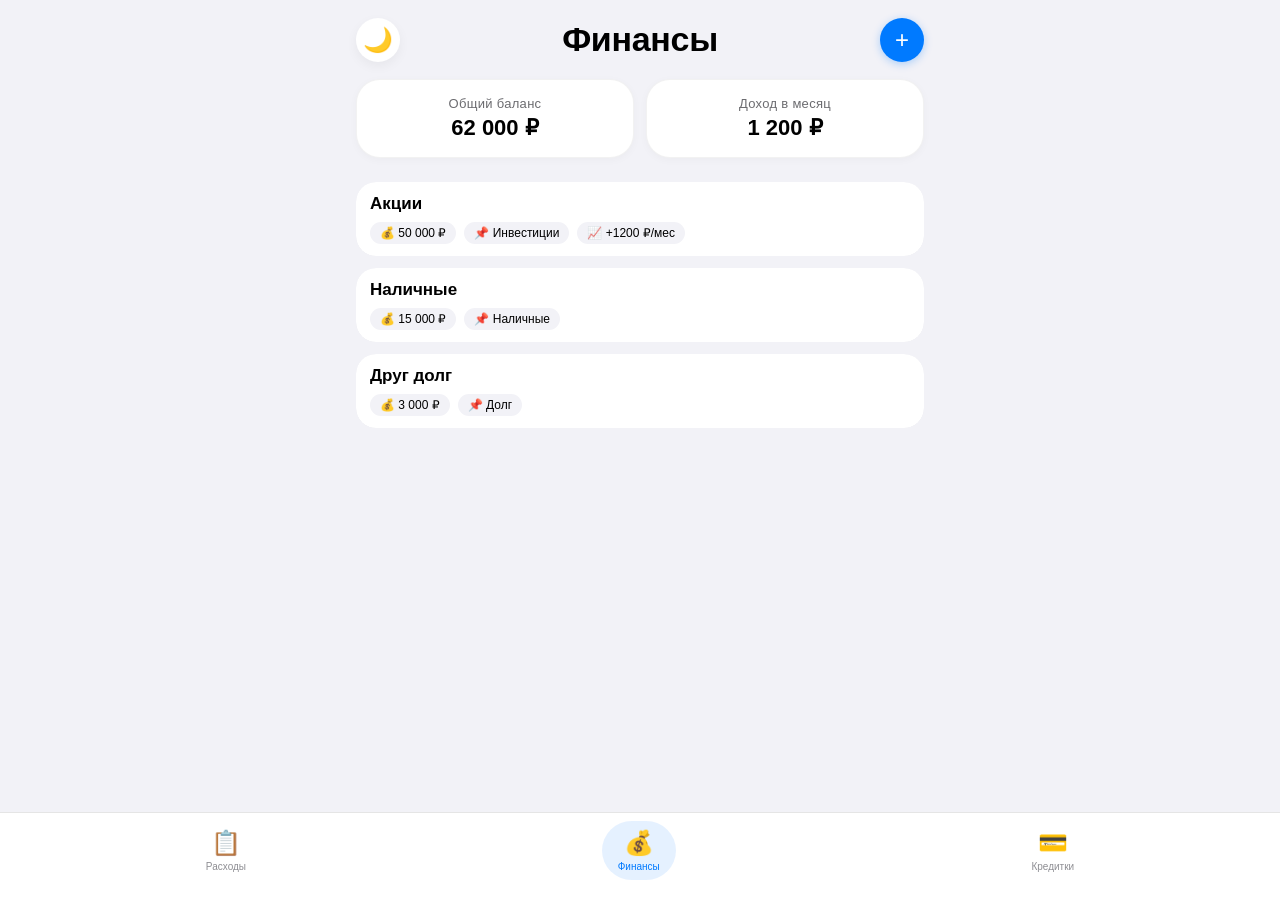
==== index.html @ bb434f3e "Create index.html" ====
<!DOCTYPE html>
<html lang="ru">
<head>
  <meta charset="UTF-8">
  <meta name="viewport" content="width=device-width, initial-scale=1.0, viewport-fit=cover, user-scalable=no">
  <meta name="apple-mobile-web-app-capable" content="yes">
  <meta name="apple-mobile-web-app-status-bar-style" content="black-translucent">
  <meta name="apple-mobile-web-app-title" content="Финансы">
  <meta name="theme-color" content="#FFFFFF" id="theme-color-meta">
  <link rel="apple-touch-icon" href="data:image/svg+xml,%3Csvg xmlns='http://www.w3.org/2000/svg' viewBox='0 0 100 100'%3E%3Crect width='100' height='100' fill='%23007AFF'/%3E%3Ctext x='50' y='70' font-size='60' text-anchor='middle' fill='white'%3E💰%3C/text%3E%3C/svg%3E">
  <link rel="icon" type="image/png" sizes="192x192" href="data:image/svg+xml,%3Csvg xmlns='http://www.w3.org/2000/svg' viewBox='0 0 100 100'%3E%3Crect width='100' height='100' fill='%23007AFF'/%3E%3Ctext x='50' y='70' font-size='60' text-anchor='middle' fill='white'%3E💰%3C/text%3E%3C/svg%3E">
  <title>Финансы — личный учёт</title>
  <style>
    * {
      margin: 0;
      padding: 0;
      box-sizing: border-box;
      -webkit-tap-highlight-color: transparent;
    }

    :root {
      --bg-primary: #F2F2F7;
      --bg-card: #FFFFFF;
      --text-primary: #000000;
      --text-secondary: #6C6C70;
      --tab-bar-bg: rgba(255,255,255,0.96);
      --tab-bar-border: rgba(0,0,0,0.1);
      --tab-inactive: #8E8E93;
      --tab-active: #007AFF;
      --tab-active-bg: rgba(0,122,255,0.1);
      --card-shadow: 0 4px 12px rgba(0,0,0,0.05);
      --total-bg: #FFFFFF;
      --total-border: rgba(0,0,0,0.05);
      --detail-bg: #F2F2F7;
      --modal-bg: #FFFFFF;
      --input-bg: #F9F9FB;
      --input-border: #E5E5EA;
      --btn-cancel-bg: #E5E5EA;
    }

    body.dark {
      --bg-primary: #000000;
      --bg-card: #1C1C1E;
      --text-primary: #FFFFFF;
      --text-secondary: #8E8E93;
      --tab-bar-bg: rgba(28,28,30,0.96);
      --tab-bar-border: rgba(255,255,255,0.1);
      --tab-inactive: #8E8E93;
      --tab-active: #0A84FF;
      --tab-active-bg: rgba(10,132,255,0.2);
      --card-shadow: 0 4px 12px rgba(0,0,0,0.3);
      --total-bg: #1C1C1E;
      --total-border: rgba(255,255,255,0.1);
      --detail-bg: #2C2C2E;
      --modal-bg: #1C1C1E;
      --input-bg: #2C2C2E;
      --input-border: #3A3A3C;
      --btn-cancel-bg: #2C2C2E;
    }

    body {
      font-family: -apple-system, BlinkMacSystemFont, 'Segoe UI', Roboto, Helvetica, sans-serif;
      background: var(--bg-primary);
      color: var(--text-primary);
      padding-top: env(safe-area-inset-top, 20px);
      padding-bottom: calc(70px + env(safe-area-inset-bottom, 0px));
      min-height: 100vh;
    }

    .container {
      max-width: 600px;
      margin: 0 auto;
      padding: 20px 16px 80px;
    }

    /* Заголовки по центру, кнопки слева/справа */
    .section-header {
      position: relative;
      display: flex;
      justify-content: center;
      align-items: center;
      margin-bottom: 20px;
    }
    .section-header h1 {
      font-size: 34px;
      font-weight: 700;
      letter-spacing: -0.3px;
      color: var(--text-primary);
      margin: 0;
    }
    .header-left {
      position: absolute;
      left: 0;
      top: 50%;
      transform: translateY(-50%);
    }
    .header-right {
      position: absolute;
      right: 0;
      top: 50%;
      transform: translateY(-50%);
    }
    .theme-toggle, .add-button-header {
      width: 44px;
      height: 44px;
      border-radius: 30px;
      display: flex;
      align-items: center;
      justify-content: center;
      font-size: 24px;
      border: none;
      cursor: pointer;
      transition: 0.2s;
      background: var(--bg-card);
      box-shadow: var(--card-shadow);
      color: var(--text-primary);
    }
    .theme-toggle:active, .add-button-header:active {
      transform: scale(0.94);
    }
    .add-button-header {
      background: #007AFF;
      color: white;
      box-shadow: 0 2px 8px rgba(0,122,255,0.3);
    }
    body.dark .add-button-header {
      background: #0A84FF;
    }

    /* Нижняя навигация */
    .tab-bar {
      position: fixed;
      bottom: 0;
      left: 0;
      right: 0;
      background: var(--tab-bar-bg);
      backdrop-filter: blur(10px);
      border-top: 0.5px solid var(--tab-bar-border);
      display: flex;
      justify-content: space-around;
      padding: 8px 20px 20px;
      z-index: 20;
    }
    .tab-item {
      display: flex;
      flex-direction: column;
      align-items: center;
      gap: 4px;
      font-size: 10px;
      font-weight: 500;
      color: var(--tab-inactive);
      background: none;
      border: none;
      padding: 8px 16px;
      transition: 0.2s;
      cursor: pointer;
      border-radius: 30px;
      min-width: 70px;
    }
    .tab-item.active {
      color: var(--tab-active);
      background: var(--tab-active-bg);
    }
    .tab-icon {
      font-size: 24px;
    }

    /* Анимация смены страниц */
    .section {
      display: none;
      opacity: 0;
      transform: translateY(8px);
      transition: opacity 0.25s ease, transform 0.25s ease;
    }
    .section.active-section {
      display: block;
      opacity: 1;
      transform: translateY(0);
    }

    /* Уменьшенные карточки */
    .card-list {
      display: flex;
      flex-direction: column;
      gap: 12px;
      margin-bottom: 24px;
    }
    .card-wrapper {
      position: relative;
      overflow: hidden;
      border-radius: 20px;
    }
    .card-swipe-container {
      position: relative;
      width: 100%;
      border-radius: 20px;
    }
    .card {
      background: var(--bg-card);
      border-radius: 20px;
      padding: 12px 14px;
      box-shadow: var(--card-shadow);
      transition: transform 0.25s cubic-bezier(0.2, 0.9, 0.4, 1.1);
      cursor: pointer;
      position: relative;
      z-index: 2;
    }
    .delete-button {
      position: absolute;
      right: 0;
      top: 0;
      bottom: 0;
      width: 80px;
      background: #FF3B30;
      display: flex;
      align-items: center;
      justify-content: center;
      border-radius: 20px;
      color: white;
      font-weight: 600;
      font-size: 16px;
      cursor: pointer;
      transition: opacity 0.2s, transform 0.2s;
      z-index: 1;
      opacity: 0;
      transform: translateX(100%);
    }
    .card-wrapper.swiped .delete-button {
      opacity: 1;
      transform: translateX(0);
    }
    .card-title {
      font-weight: 700;
      font-size: 17px;
      margin-bottom: 8px;
    }
    .card-details {
      display: flex;
      flex-wrap: wrap;
      gap: 8px;
      margin-top: 2px;
    }
    .card-details span {
      background: var(--detail-bg);
      padding: 4px 10px;
      border-radius: 20px;
      font-size: 12px;
      display: inline-block;
    }

    /* Блоки итогов */
    .totals-grid {
      display: flex;
      gap: 12px;
      margin: 16px 0 24px;
    }
    .total-block {
      flex: 1;
      background: var(--total-bg);
      border-radius: 24px;
      padding: 16px 8px;
      text-align: center;
      box-shadow: 0 2px 8px rgba(0,0,0,0.03);
      border: 0.5px solid var(--total-border);
    }
    .total-label {
      font-size: 13px;
      color: var(--text-secondary);
      letter-spacing: 0.3px;
      margin-bottom: 4px;
    }
    .total-amount {
      font-size: 22px;
      font-weight: 700;
      color: var(--text-primary);
    }
    .single-total {
      margin: 16px 0 24px;
    }

    /* Модалка */
    .modal {
      position: fixed;
      top: 0;
      left: 0;
      right: 0;
      bottom: 0;
      background: rgba(0,0,0,0.4);
      backdrop-filter: blur(8px);
      display: flex;
      align-items: center;
      justify-content: center;
      z-index: 100;
      visibility: hidden;
      opacity: 0;
      transition: 0.2s;
    }
    .modal.active {
      visibility: visible;
      opacity: 1;
    }
    .modal-content {
      background: var(--modal-bg);
      width: 90%;
      max-width: 360px;
      border-radius: 28px;
      padding: 24px 20px 20px;
      box-shadow: 0 24px 40px rgba(0,0,0,0.2);
    }
    .modal-content h3 {
      font-size: 22px;
      margin-bottom: 20px;
      text-align: center;
    }
    .modal-field {
      margin-bottom: 16px;
    }
    .modal-field label {
      font-size: 14px;
      font-weight: 500;
      color: var(--text-secondary);
      display: block;
      margin-bottom: 6px;
    }
    .modal-field input, .modal-field select {
      width: 100%;
      padding: 12px;
      border: 1px solid var(--input-border);
      border-radius: 14px;
      font-size: 16px;
      background: var(--input-bg);
      color: var(--text-primary);
      font-family: inherit;
    }
    input[type="date"] {
      width: 100%;
    }
    .modal-buttons {
      display: flex;
      justify-content: space-between;
      gap: 12px;
      margin-top: 24px;
    }
    .modal-buttons button {
      flex: 1;
      padding: 14px;
      border-radius: 14px;
      font-weight: 600;
      font-size: 17px;
      border: none;
      cursor: pointer;
    }
    .btn-cancel {
      background: var(--btn-cancel-bg);
      color: var(--tab-active);
    }
    .btn-save {
      background: #007AFF;
      color: white;
    }
    body.dark .btn-save {
      background: #0A84FF;
    }
  </style>
</head>
<body>

<div class="container">
  <!-- Финансы -->
  <div id="financesSection" class="section active-section">
    <div class="section-header">
      <div class="header-left"><button class="theme-toggle" id="themeToggle">🌙</button></div>
      <h1>Финансы</h1>
      <div class="header-right"><button class="add-button-header" data-add="finances">+</button></div>
    </div>
    <div class="totals-grid">
      <div class="total-block"><div class="total-label">Общий баланс</div><div class="total-amount" id="totalFinance">0 ₽</div></div>
      <div class="total-block"><div class="total-label">Доход в месяц</div><div class="total-amount" id="totalIncome">0 ₽</div></div>
    </div>
    <div id="financesList" class="card-list"></div>
  </div>

  <!-- Кредитки -->
  <div id="creditSection" class="section">
    <div class="section-header">
      <div class="header-left"><button class="theme-toggle" id="themeToggle2">🌙</button></div>
      <h1>Кредитки</h1>
      <div class="header-right"><button class="add-button-header" data-add="credits">+</button></div>
    </div>
    <div class="totals-grid">
      <div class="total-block"><div class="total-label">Общий долг</div><div class="total-amount" id="totalDebt">0 ₽</div></div>
      <div class="total-block"><div class="total-label">Остаток по лимитам</div><div class="total-amount" id="totalRemaining">0 ₽</div></div>
    </div>
    <div id="creditList" class="card-list"></div>
  </div>

  <!-- Расходы -->
  <div id="subscriptionSection" class="section">
    <div class="section-header">
      <div class="header-left"><button class="theme-toggle" id="themeToggle3">🌙</button></div>
      <h1>Расходы</h1>
      <div class="header-right"><button class="add-button-header" data-add="subscriptions">+</button></div>
    </div>
    <div class="total-block single-total"><div class="total-label">Расходов в месяц</div><div class="total-amount" id="totalSubs">0 ₽</div></div>
    <div id="subscriptionList" class="card-list"></div>
  </div>
</div>

<div class="tab-bar">
  <button class="tab-item" data-tab="subscriptions"><span class="tab-icon">📋</span><span>Расходы</span></button>
  <button class="tab-item active" data-tab="finances"><span class="tab-icon">💰</span><span>Финансы</span></button>
  <button class="tab-item" data-tab="credits"><span class="tab-icon">💳</span><span>Кредитки</span></button>
</div>

<div id="modal" class="modal"><div class="modal-content" id="modalContent"></div></div>

<script>
  // ---------- STORAGE KEYS ----------
  const STORAGE = {
    finances: 'finance_app_final',
    credits: 'credits_app_final',
    subscriptions: 'subscriptions_app_final',
    theme: 'app_theme_final'
  };

  let finances = [], credits = [], subscriptions = [];
  let currentTab = 'finances';
  let modalState = { mode: 'add', type: 'finance', id: null };

  // DOM
  const financesDiv = document.getElementById('financesList');
  const creditDiv = document.getElementById('creditList');
  const subscriptionDiv = document.getElementById('subscriptionList');
  const totalFinanceSpan = document.getElementById('totalFinance');
  const totalIncomeSpan = document.getElementById('totalIncome');
  const totalDebtSpan = document.getElementById('totalDebt');
  const totalRemainingSpan = document.getElementById('totalRemaining');
  const totalSubsSpan = document.getElementById('totalSubs');
  const modal = document.getElementById('modal');
  const modalContent = document.getElementById('modalContent');

  // ---------- Тёмная тема ----------
  function initTheme() {
    const savedTheme = localStorage.getItem(STORAGE.theme);
    if (savedTheme === 'dark') {
      document.body.classList.add('dark');
      document.getElementById('theme-color-meta')?.setAttribute('content', '#000000');
      updateThemeIcons('☀️');
    } else {
      document.body.classList.remove('dark');
      document.getElementById('theme-color-meta')?.setAttribute('content', '#FFFFFF');
      updateThemeIcons('🌙');
    }
  }
  function updateThemeIcons(icon) {
    document.querySelectorAll('.theme-toggle').forEach(btn => btn.textContent = icon);
  }
  function toggleTheme() {
    if (document.body.classList.contains('dark')) {
      document.body.classList.remove('dark');
      localStorage.setItem(STORAGE.theme, 'light');
      document.getElementById('theme-color-meta')?.setAttribute('content', '#FFFFFF');
      updateThemeIcons('🌙');
    } else {
      document.body.classList.add('dark');
      localStorage.setItem(STORAGE.theme, 'dark');
      document.getElementById('theme-color-meta')?.setAttribute('content', '#000000');
      updateThemeIcons('☀️');
    }
  }

  // ---------- Данные ----------
  function loadData() {
    const savedFin = localStorage.getItem(STORAGE.finances);
    const savedCred = localStorage.getItem(STORAGE.credits);
    const savedSub = localStorage.getItem(STORAGE.subscriptions);
    finances = savedFin ? JSON.parse(savedFin) : [];
    credits = savedCred ? JSON.parse(savedCred) : [];
    subscriptions = savedSub ? JSON.parse(savedSub) : [];

    if (finances.length === 0) {
      finances = [
        { id: Date.now()+1, name: "Наличные", amount: 15000, type: "cash", monthlyIncome: null },
        { id: Date.now()+2, name: "Акции", amount: 50000, type: "investments", monthlyIncome: 1200 },
        { id: Date.now()+3, name: "Друг долг", amount: 3000, type: "debt", monthlyIncome: null }
      ];
    }
    if (credits.length === 0) {
      credits = [
        { id: Date.now()+4, name: "Тинькофф", limit: 100000, debt: 25000, dueDate: getFutureDate(5) },
        { id: Date.now()+5, name: "СберКарта", limit: 70000, debt: 12000, dueDate: getFutureDate(2) }
      ];
    }
    if (subscriptions.length === 0) {
      subscriptions = [
        { id: Date.now()+6, name: "Netflix", amount: 799, dueDate: getFutureDateForSub(15) },
        { id: Date.now()+7, name: "YouTube Premium", amount: 399, dueDate: getFutureDateForSub(8) }
      ];
    }
    saveAll();
  }
  function getFutureDate(days) { const d = new Date(); d.setDate(d.getDate() + days); return d.toISOString().slice(0,10); }
  function getFutureDateForSub(dayOfMonth) {
    const today = new Date();
    let target = new Date(today.getFullYear(), today.getMonth(), dayOfMonth);
    if (target < today) target = new Date(today.getFullYear(), today.getMonth() + 1, dayOfMonth);
    return target.toISOString().slice(0,10);
  }
  function saveAll() {
    localStorage.setItem(STORAGE.finances, JSON.stringify(finances));
    localStorage.setItem(STORAGE.credits, JSON.stringify(credits));
    localStorage.setItem(STORAGE.subscriptions, JSON.stringify(subscriptions));
  }

  // Сортировки
  function sortFinances(arr) {
    const order = { investments: 1, card: 2, cash: 3, debt: 4 };
    return [...arr].sort((a,b) => {
      if (order[a.type] !== order[b.type]) return order[a.type] - order[b.type];
      return b.amount - a.amount;
    });
  }
  function sortCredits(arr) {
    const today = new Date(); today.setHours(0,0,0,0);
    return [...arr].sort((a,b) => {
      const daysA = daysUntilDue(a.dueDate);
      const daysB = daysUntilDue(b.dueDate);
      if (daysA < 0 && daysB >= 0) return -1;
      if (daysB < 0 && daysA >= 0) return 1;
      return daysA - daysB;
    });
  }
  function sortSubscriptions(arr) {
    return [...arr].sort((a,b) => daysUntilDate(a.dueDate) - daysUntilDate(b.dueDate));
  }
  function daysUntilDue(dateStr) { const due = new Date(dateStr); const today = new Date(); today.setHours(0,0,0,0); return Math.ceil((due - today) / (1000*3600*24)); }
  function daysUntilDate(dateStr) { const target = new Date(dateStr); const today = new Date(); today.setHours(0,0,0,0); return Math.ceil((target - today) / (1000*3600*24)); }

  // Итоги
  function updateFinanceTotals() {
    let total = 0, monthlyIncome = 0;
    finances.forEach(f => {
      if (f.type === 'debt') total -= f.amount;
      else total += f.amount;
      if (f.type === 'investments' && f.monthlyIncome) monthlyIncome += f.monthlyIncome;
    });
    totalFinanceSpan.innerText = total.toLocaleString('ru-RU') + ' ₽';
    totalIncomeSpan.innerText = monthlyIncome.toLocaleString('ru-RU') + ' ₽';
  }
  function updateCreditTotals() {
    let totalDebt = 0, totalRemaining = 0;
    credits.forEach(c => { totalDebt += c.debt; totalRemaining += (c.limit - c.debt); });
    totalDebtSpan.innerText = totalDebt.toLocaleString('ru-RU') + ' ₽';
    totalRemainingSpan.innerText = totalRemaining.toLocaleString('ru-RU') + ' ₽';
  }
  function updateSubscriptionTotals() {
    const total = subscriptions.reduce((s,sub) => s + sub.amount, 0);
    totalSubsSpan.innerText = total.toLocaleString('ru-RU') + ' ₽';
  }

  // Универсальный свайп
  function makeSwipeable(cardElement, deleteButton, onDelete) {
    let startX = 0, currentTranslate = 0, isSwiping = false, autoCloseTimer = null;
    const wrapper = cardElement.closest('.card-wrapper');
    function closeSwipe() {
      if (autoCloseTimer) clearTimeout(autoCloseTimer);
      cardElement.style.transform = 'translateX(0px)';
      currentTranslate = 0;
      if (wrapper) wrapper.classList.remove('swiped');
    }
    function openSwipe() {
      if (autoCloseTimer) clearTimeout(autoCloseTimer);
      cardElement.style.transform = 'translateX(-80px)';
      currentTranslate = -80;
      if (wrapper) wrapper.classList.add('swiped');
      autoCloseTimer = setTimeout(() => closeSwipe(), 2000);
    }
    cardElement.addEventListener('touchstart', (e) => {
      if (autoCloseTimer) clearTimeout(autoCloseTimer);
      startX = e.touches[0].clientX;
      isSwiping = true;
      cardElement.style.transition = 'none';
    });
    cardElement.addEventListener('touchmove', (e) => {
      if (!isSwiping) return;
      const diff = e.touches[0].clientX - startX;
      if (diff < 0) {
        let translate = Math.max(-80, diff);
        cardElement.style.transform = `translateX(${translate}px)`;
        currentTranslate = translate;
      } else if (currentTranslate < 0 && diff > 0) {
        let translate = Math.min(0, currentTranslate + diff);
        cardElement.style.transform = `translateX(${translate}px)`;
        currentTranslate = translate;
      }
    });
    cardElement.addEventListener('touchend', () => {
      isSwiping = false;
      cardElement.style.transition = 'transform 0.25s cubic-bezier(0.2, 0.9, 0.4, 1.1)';
      if (currentTranslate < -40) openSwipe();
      else closeSwipe();
    });
    deleteButton.addEventListener('click', (e) => { e.stopPropagation(); if (autoCloseTimer) clearTimeout(autoCloseTimer); onDelete(); });
    cardElement.addEventListener('click', (e) => { if (currentTranslate === -80) { closeSwipe(); e.stopPropagation(); } });
    return { closeSwipe };
  }

  // Рендер карточек
  function renderFinances() {
    const sorted = sortFinances(finances);
    updateFinanceTotals();
    financesDiv.innerHTML = '';
    sorted.forEach(f => financesDiv.appendChild(createFinanceCard(f)));
  }
  function createFinanceCard(item) {
    const wrapper = document.createElement('div'); wrapper.className = 'card-wrapper';
    const swipeContainer = document.createElement('div'); swipeContainer.className = 'card-swipe-container';
    const cardDiv = document.createElement('div'); cardDiv.className = 'card';
    let typeLabel = item.type === 'cash' ? 'Наличные' : item.type === 'card' ? 'Карта' : item.type === 'investments' ? 'Инвестиции' : 'Долг';
    let incomeHtml = (item.type === 'investments' && item.monthlyIncome) ? `<span>📈 +${item.monthlyIncome} ₽/мес</span>` : '';
    cardDiv.innerHTML = `<div class="card-title">${escapeHtml(item.name)}</div><div class="card-details"><span>💰 ${item.amount.toLocaleString('ru-RU')} ₽</span><span>📌 ${typeLabel}</span>${incomeHtml}</div>`;
    const deleteBtn = document.createElement('div'); deleteBtn.className = 'delete-button'; deleteBtn.innerText = 'Удалить';
    swipeContainer.appendChild(cardDiv); swipeContainer.appendChild(deleteBtn); wrapper.appendChild(swipeContainer);
    const { closeSwipe } = makeSwipeable(cardDiv, deleteBtn, () => { finances = finances.filter(f => f.id !== item.id); saveAll(); renderFinances(); });
    cardDiv.addEventListener('click', () => { closeSwipe(); openEditModal('finance', item.id); });
    return wrapper;
  }
  function renderCredits() {
    const sorted = sortCredits(credits);
    updateCreditTotals();
    creditDiv.innerHTML = '';
    sorted.forEach(c => creditDiv.appendChild(createCreditCard(c)));
  }
  function createCreditCard(item) {
    const wrapper = document.createElement('div'); wrapper.className = 'card-wrapper';
    const swipeContainer = document.createElement('div'); swipeContainer.className = 'card-swipe-container';
    const cardDiv = document.createElement('div'); cardDiv.className = 'card';
    const remaining = item.limit - item.debt;
    const days = daysUntilDue(item.dueDate);
    const daysText = days < 0 ? `Просрочено ${-days} дн.` : `${days} дн.`;
    cardDiv.innerHTML = `<div class="card-title">${escapeHtml(item.name)}</div><div class="card-details"><span>💸 долг: ${item.debt.toLocaleString('ru-RU')} ₽</span><span>💳 остаток: ${remaining.toLocaleString('ru-RU')} ₽</span><span>📅 ${daysText}</span></div>`;
    const deleteBtn = document.createElement('div'); deleteBtn.className = 'delete-button'; deleteBtn.innerText = 'Удалить';
    swipeContainer.appendChild(cardDiv); swipeContainer.appendChild(deleteBtn); wrapper.appendChild(swipeContainer);
    const { closeSwipe } = makeSwipeable(cardDiv, deleteBtn, () => { credits = credits.filter(c => c.id !== item.id); saveAll(); renderCredits(); });
    cardDiv.addEventListener('click', () => { closeSwipe(); openEditModal('credit', item.id); });
    return wrapper;
  }
  function renderSubscriptions() {
    const sorted = sortSubscriptions(subscriptions);
    updateSubscriptionTotals();
    subscriptionDiv.innerHTML = '';
    sorted.forEach(s => subscriptionDiv.appendChild(createSubCard(s)));
  }
  function createSubCard(item) {
    const wrapper = document.createElement('div'); wrapper.className = 'card-wrapper';
    const swipeContainer = document.createElement('div'); swipeContainer.className = 'card-swipe-container';
    const cardDiv = document.createElement('div'); cardDiv.className = 'card';
    const days = daysUntilDate(item.dueDate);
    const daysText = days === 0 ? 'Сегодня' : (days < 0 ? `Просрочено на ${-days} дн.` : `${days} дн.`);
    cardDiv.innerHTML = `<div class="card-title">${escapeHtml(item.name)}</div><div class="card-details"><span>💵 ${item.amount.toLocaleString('ru-RU')} ₽</span><span>📆 через ${daysText}</span></div>`;
    const deleteBtn = document.createElement('div'); deleteBtn.className = 'delete-button'; deleteBtn.innerText = 'Удалить';
    swipeContainer.appendChild(cardDiv); swipeContainer.appendChild(deleteBtn); wrapper.appendChild(swipeContainer);
    const { closeSwipe } = makeSwipeable(cardDiv, deleteBtn, () => { subscriptions = subscriptions.filter(s => s.id !== item.id); saveAll(); renderSubscriptions(); });
    cardDiv.addEventListener('click', () => { closeSwipe(); openEditModal('subscription', item.id); });
    return wrapper;
  }

  // Модалки
  function openAddModal(type) { modalState = { mode: 'add', type, id: null }; buildModalForm(); modal.classList.add('active'); }
  function openEditModal(type, id) { modalState = { mode: 'edit', type, id }; buildModalForm(); modal.classList.add('active'); }
  function buildModalForm() {
    const { mode, type, id } = modalState;
    let html = `<h3>${mode === 'add' ? 'Добавить' : 'Редактировать'}</h3>`;
    if (type === 'finance') {
      const item = mode === 'edit' ? finances.find(f => f.id === id) : null;
      html += `<div class="modal-field"><label>Название</label><input id="finName" value="${item ? escapeHtml(item.name) : ''}"></div>
               <div class="modal-field"><label>Сумма (₽)</label><input id="finAmount" type="number" value="${item ? item.amount : ''}"></div>
               <div class="modal-field"><label>Тип</label><select id="finType"><option value="cash" ${item?.type === 'cash' ? 'selected' : ''}>Наличные</option><option value="card" ${item?.type === 'card' ? 'selected' : ''}>Карта</option><option value="investments" ${item?.type === 'investments' ? 'selected' : ''}>Инвестиции</option><option value="debt" ${item?.type === 'debt' ? 'selected' : ''}>Долг</option></select></div>
               <div class="modal-field" id="incomeField" style="${item?.type === 'investments' ? '' : 'display:none'}"><label>Ежемесячный доход (₽)</label><input id="monthlyIncome" type="number" value="${item?.monthlyIncome || ''}"></div>`;
    } else if (type === 'credit') {
      const item = mode === 'edit' ? credits.find(c => c.id === id) : null;
      html += `<div class="modal-field"><label>Название</label><input id="credName" value="${item ? escapeHtml(item.name) : ''}"></div>
               <div class="modal-field"><label>Лимит (₽)</label><input id="credLimit" type="number" value="${item ? item.limit : ''}"></div>
               <div class="modal-field"><label>Долг (₽)</label><input id="credDebt" type="number" value="${item ? item.debt : ''}"></div>
               <div class="modal-field"><label>Дата погашения</label><input id="credDue" type="date" value="${item ? item.dueDate : ''}"></div>`;
    } else {
      const item = mode === 'edit' ? subscriptions.find(s => s.id === id) : null;
      html += `<div class="modal-field"><label>Название</label><input id="subName" value="${item ? escapeHtml(item.name) : ''}"></div>
               <div class="modal-field"><label>Сумма (₽)</label><input id="subAmount" type="number" value="${item ? item.amount : ''}"></div>
               <div class="modal-field"><label>Дата списания</label><input id="subDueDate" type="date" value="${item ? item.dueDate : ''}"></div>`;
    }
    html += `<div class="modal-buttons"><button class="btn-cancel" id="cancelModal">Отмена</button><button class="btn-save" id="saveModal">Сохранить</button></div>`;
    modalContent.innerHTML = html;
    if (type === 'finance') {
      const typeSelect = document.getElementById('finType');
      const incomeDiv = document.getElementById('incomeField');
      typeSelect?.addEventListener('change', () => { incomeDiv.style.display = typeSelect.value === 'investments' ? 'block' : 'none'; });
    }
    document.getElementById('cancelModal')?.addEventListener('click', () => modal.classList.remove('active'));
    document.getElementById('saveModal')?.addEventListener('click', () => saveModalHandler());
  }
  function saveModalHandler() {
    const { mode, type, id } = modalState;
    if (type === 'finance') {
      const name = document.getElementById('finName').value.trim();
      const amount = parseFloat(document.getElementById('finAmount').value);
      const finType = document.getElementById('finType').value;
      const monthlyIncome = finType === 'investments' ? parseFloat(document.getElementById('monthlyIncome')?.value || 0) : null;
      if (!name || isNaN(amount)) return;
      if (mode === 'add') finances.push({ id: Date.now(), name, amount, type: finType, monthlyIncome: monthlyIncome && !isNaN(monthlyIncome) ? monthlyIncome : null });
      else { const idx = finances.findIndex(f => f.id === id); if (idx !== -1) finances[idx] = { ...finances[idx], name, amount, type: finType, monthlyIncome }; }
      saveAll(); renderFinances();
    } else if (type === 'credit') {
      const name = document.getElementById('credName').value.trim();
      const limit = parseFloat(document.getElementById('credLimit').value);
      const debt = parseFloat(document.getElementById('credDebt').value);
      const dueDate = document.getElementById('credDue').value;
      if (!name || isNaN(limit) || isNaN(debt) || !dueDate) return;
      if (mode === 'add') credits.push({ id: Date.now(), name, limit, debt, dueDate });
      else { const idx = credits.findIndex(c => c.id === id); if (idx !== -1) credits[idx] = { ...credits[idx], name, limit, debt, dueDate }; }
      saveAll(); renderCredits();
    } else {
      const name = document.getElementById('subName').value.trim();
      const amount = parseFloat(document.getElementById('subAmount').value);
      const dueDate = document.getElementById('subDueDate').value;
      if (!name || isNaN(amount) || !dueDate) return;
      if (mode === 'add') subscriptions.push({ id: Date.now(), name, amount, dueDate });
      else { const idx = subscriptions.findIndex(s => s.id === id); if (idx !== -1) subscriptions[idx] = { ...subscriptions[idx], name, amount, dueDate }; }
      saveAll(); renderSubscriptions();
    }
    modal.classList.remove('active');
    if (currentTab === 'finances') renderFinances();
    else if (currentTab === 'credits') renderCredits();
    else renderSubscriptions();
  }
  function escapeHtml(str) { if(!str) return ''; return str.replace(/[&<>]/g, m => ({ '&':'&amp;', '<':'&lt;', '>':'&gt;' }[m])); }

  // Навигация
  function switchTab(tabId) {
    currentTab = tabId;
    document.querySelectorAll('.section').forEach(sec => sec.classList.remove('active-section'));
    setTimeout(() => {
      if (tabId === 'finances') document.getElementById('financesSection').classList.add('active-section');
      else if (tabId === 'credits') document.getElementById('creditSection').classList.add('active-section');
      else document.getElementById('subscriptionSection').classList.add('active-section');
    }, 10);
    document.querySelectorAll('.tab-item').forEach(btn => btn.classList.remove('active'));
    const activeBtn = document.querySelector(`.tab-item[data-tab="${tabId}"]`);
    if (activeBtn) activeBtn.classList.add('active');
    if (tabId === 'finances') renderFinances();
    else if (tabId === 'credits') renderCredits();
    else renderSubscriptions();
  }

  // PWA
  function registerServiceWorker() {
    if ('serviceWorker' in navigator) {
      const swCode = `const CACHE_NAME = 'finance_pwa_final'; const urlsToCache = ['./']; self.addEventListener('install', e => { e.waitUntil(caches.open(CACHE_NAME).then(cache => cache.addAll(urlsToCache))); self.skipWaiting(); }); self.addEventListener('fetch', e => { e.respondWith(caches.match(e.request).then(response => response || fetch(e.request))); }); self.addEventListener('activate', e => { e.waitUntil(caches.keys().then(keys => Promise.all(keys.map(key => { if (key !== CACHE_NAME) return caches.delete(key); })))); self.clients.claim(); });`;
      const blob = new Blob([swCode], {type: 'application/javascript'});
      const swUrl = URL.createObjectURL(blob);
      navigator.serviceWorker.register(swUrl).then(reg => { console.log('SW registered'); reg.update(); }).catch(err => console.log(err));
    }
  }
  function generateManifest() {
    const manifest = { name: "Финансы", short_name: "Финансы", start_url: ".", display: "standalone", theme_color: "#FFFFFF", background_color: "#FFFFFF", icons: [{ src: "data:image/svg+xml,%3Csvg xmlns='http://www.w3.org/2000/svg' viewBox='0 0 100 100'%3E%3Crect width='100' height='100' fill='%23007AFF'/%3E%3Ctext x='50' y='70' font-size='60' text-anchor='middle' fill='white'%3E💰%3C/text%3E%3C/svg%3E", sizes: "any", type: "image/svg+xml" }] };
    const manifestBlob = new Blob([JSON.stringify(manifest)], {type: 'application/json'});
    const manifestURL = URL.createObjectURL(manifestBlob);
    const link = document.createElement('link');
    link.rel = 'manifest';
    link.href = manifestURL;
    document.head.appendChild(link);
  }

  function init() {
    loadData();
    initTheme();
    renderFinances(); renderCredits(); renderSubscriptions();
    document.querySelectorAll('.add-button-header').forEach(btn => {
      btn.addEventListener('click', (e) => {
        const type = btn.getAttribute('data-add');
        if (type === 'finances') openAddModal('finance');
        else if (type === 'credits') openAddModal('credit');
        else if (type === 'subscriptions') openAddModal('subscription');
      });
    });
    document.querySelectorAll('.tab-item').forEach(btn => btn.addEventListener('click', () => switchTab(btn.dataset.tab)));
    document.querySelectorAll('.theme-toggle').forEach(btn => btn.addEventListener('click', toggleTheme));
    generateManifest();
    registerServiceWorker();
  }
  init();
</script>
</body>
</html>
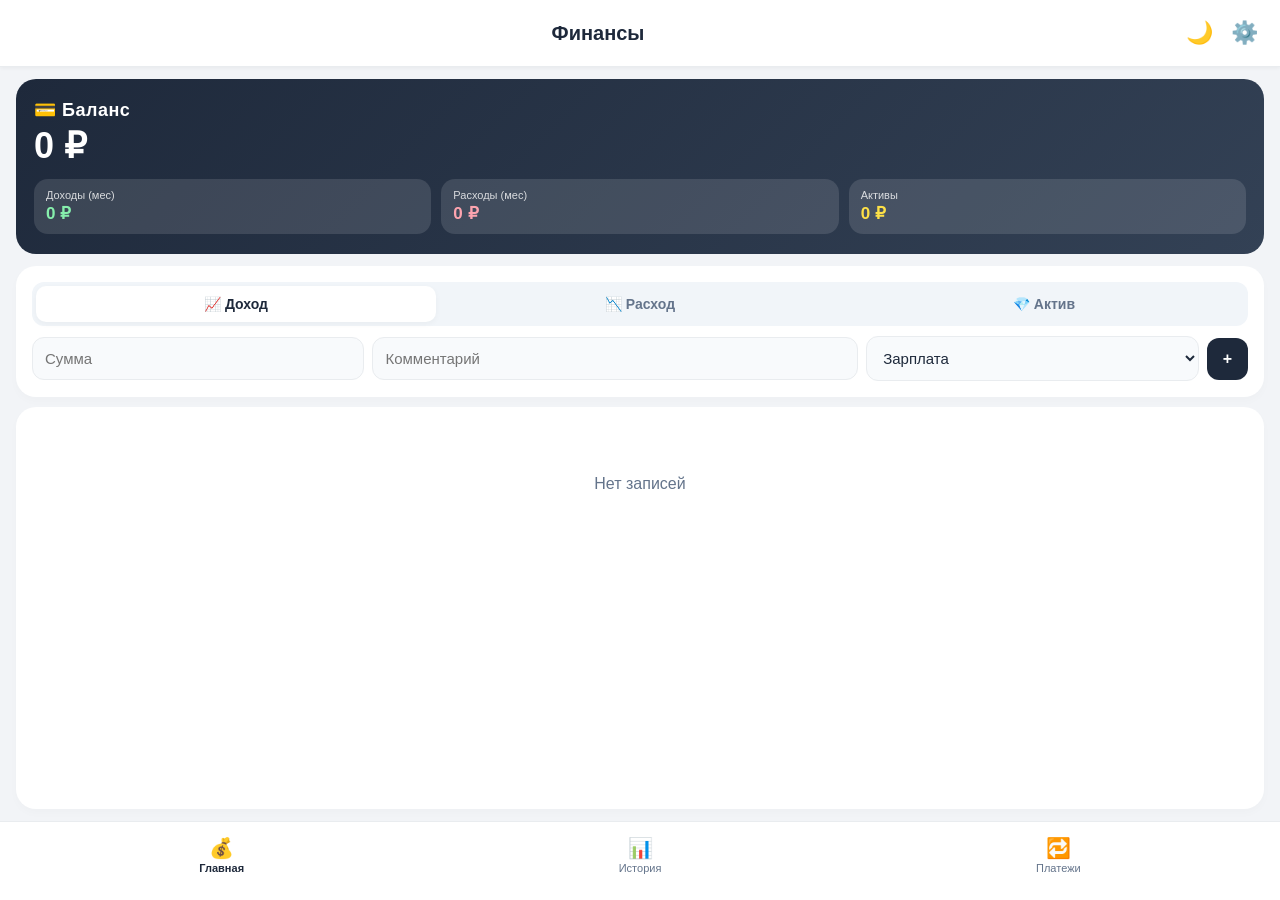
==== commit d2442f0e: "Update print statement from 'Hello' to 'Goodbye'" ====
--- a/index.html
+++ b/index.html
@@ -2,793 +2,694 @@
 <html lang="ru">
 <head>
   <meta charset="UTF-8">
-  <meta name="viewport" content="width=device-width, initial-scale=1.0, viewport-fit=cover, user-scalable=no">
+  <meta name="viewport" content="width=device-width, initial-scale=1.0, maximum-scale=1.0, user-scalable=no, viewport-fit=cover">
   <meta name="apple-mobile-web-app-capable" content="yes">
   <meta name="apple-mobile-web-app-status-bar-style" content="black-translucent">
   <meta name="apple-mobile-web-app-title" content="Финансы">
-  <meta name="theme-color" content="#FFFFFF" id="theme-color-meta">
-  <link rel="apple-touch-icon" href="data:image/svg+xml,%3Csvg xmlns='http://www.w3.org/2000/svg' viewBox='0 0 100 100'%3E%3Crect width='100' height='100' fill='%23007AFF'/%3E%3Ctext x='50' y='70' font-size='60' text-anchor='middle' fill='white'%3E💰%3C/text%3E%3C/svg%3E">
-  <link rel="icon" type="image/png" sizes="192x192" href="data:image/svg+xml,%3Csvg xmlns='http://www.w3.org/2000/svg' viewBox='0 0 100 100'%3E%3Crect width='100' height='100' fill='%23007AFF'/%3E%3Ctext x='50' y='70' font-size='60' text-anchor='middle' fill='white'%3E💰%3C/text%3E%3C/svg%3E">
-  <title>Финансы — личный учёт</title>
+  <meta name="theme-color" content="#1e293b">
+  <title>Учет финансов</title>
+  <link rel="apple-touch-icon" sizes="180x180" href="data:image/svg+xml,<svg xmlns='http://www.w3.org/2000/svg' viewBox='0 0 180 180'><defs><linearGradient id='g' x1='0%25' y1='0%25' x2='100%25' y2='100%25'><stop offset='0%25' style='stop-color:%23666'/><stop offset='100%25' style='stop-color:%23111'/></linearGradient></defs><rect width='180' height='180' rx='40' fill='url(%23g)'/><text x='90' y='125' font-size='110' font-weight='bold' fill='white' text-anchor='middle' font-family='Arial'>₽</text></svg>">
   <style>
+    :root {
+      --bg: #f2f4f7;
+      --card: #ffffff;
+      --text: #1e293b;
+      --text-secondary: #64748b;
+      --border: #e9ecef;
+      --input-bg: #f8fafc;
+      --hover: #f1f5f9;
+      --gradient-start: #1e293b;
+      --gradient-end: #334155;
+    }
+    .dark {
+      --bg: #0f172a;
+      --card: #1e293b;
+      --text: #e2e8f0;
+      --text-secondary: #94a3b8;
+      --border: #334155;
+      --input-bg: #1e293b;
+      --hover: #334155;
+      --gradient-start: #334155;
+      --gradient-end: #475569;
+    }
     * {
       margin: 0;
       padding: 0;
       box-sizing: border-box;
+    }
+    html, body {
+      width: 100%;
+      max-width: 100vw;
+      overflow-x: hidden;
+    }
+    body {
+      font-family: -apple-system, BlinkMacSystemFont, 'Segoe UI', Roboto, Helvetica, Arial, sans-serif;
+      background: var(--bg);
+      height: 100vh;
+      max-width: 100vw;
       -webkit-tap-highlight-color: transparent;
-    }
-
-    :root {
-      --bg-primary: #F2F2F7;
-      --bg-card: #FFFFFF;
-      --text-primary: #000000;
-      --text-secondary: #6C6C70;
-      --tab-bar-bg: rgba(255,255,255,0.96);
-      --tab-bar-border: rgba(0,0,0,0.1);
-      --tab-inactive: #8E8E93;
-      --tab-active: #007AFF;
-      --tab-active-bg: rgba(0,122,255,0.1);
-      --card-shadow: 0 4px 12px rgba(0,0,0,0.05);
-      --total-bg: #FFFFFF;
-      --total-border: rgba(0,0,0,0.05);
-      --detail-bg: #F2F2F7;
-      --modal-bg: #FFFFFF;
-      --input-bg: #F9F9FB;
-      --input-border: #E5E5EA;
-      --btn-cancel-bg: #E5E5EA;
-    }
-
-    body.dark {
-      --bg-primary: #000000;
-      --bg-card: #1C1C1E;
-      --text-primary: #FFFFFF;
-      --text-secondary: #8E8E93;
-      --tab-bar-bg: rgba(28,28,30,0.96);
-      --tab-bar-border: rgba(255,255,255,0.1);
-      --tab-inactive: #8E8E93;
-      --tab-active: #0A84FF;
-      --tab-active-bg: rgba(10,132,255,0.2);
-      --card-shadow: 0 4px 12px rgba(0,0,0,0.3);
-      --total-bg: #1C1C1E;
-      --total-border: rgba(255,255,255,0.1);
-      --detail-bg: #2C2C2E;
-      --modal-bg: #1C1C1E;
-      --input-bg: #2C2C2E;
-      --input-border: #3A3A3C;
-      --btn-cancel-bg: #2C2C2E;
-    }
-
-    body {
-      font-family: -apple-system, BlinkMacSystemFont, 'Segoe UI', Roboto, Helvetica, sans-serif;
-      background: var(--bg-primary);
-      color: var(--text-primary);
-      padding-top: env(safe-area-inset-top, 20px);
-      padding-bottom: calc(70px + env(safe-area-inset-bottom, 0px));
-      min-height: 100vh;
-    }
-
-    .container {
-      max-width: 600px;
-      margin: 0 auto;
-      padding: 20px 16px 80px;
-    }
-
-    /* Заголовки по центру, кнопки слева/справа */
-    .section-header {
       position: relative;
+    }
+    .app-container {
+      width: 100%;
+      max-width: 100vw;
+      height: 100vh;
       display: flex;
-      justify-content: center;
-      align-items: center;
-      margin-bottom: 20px;
-    }
-    .section-header h1 {
-      font-size: 34px;
-      font-weight: 700;
-      letter-spacing: -0.3px;
-      color: var(--text-primary);
-      margin: 0;
-    }
-    .header-left {
-      position: absolute;
-      left: 0;
-      top: 50%;
-      transform: translateY(-50%);
-    }
-    .header-right {
-      position: absolute;
-      right: 0;
-      top: 50%;
-      transform: translateY(-50%);
-    }
-    .theme-toggle, .add-button-header {
-      width: 44px;
-      height: 44px;
-      border-radius: 30px;
+      flex-direction: column;
+      overflow: hidden;
+    }
+
+    .bottom-nav {
       display: flex;
-      align-items: center;
-      justify-content: center;
-      font-size: 24px;
-      border: none;
-      cursor: pointer;
-      transition: 0.2s;
-      background: var(--bg-card);
-      box-shadow: var(--card-shadow);
-      color: var(--text-primary);
-    }
-    .theme-toggle:active, .add-button-header:active {
-      transform: scale(0.94);
-    }
-    .add-button-header {
-      background: #007AFF;
-      color: white;
-      box-shadow: 0 2px 8px rgba(0,122,255,0.3);
-    }
-    body.dark .add-button-header {
-      background: #0A84FF;
-    }
-
-    /* Нижняя навигация */
-    .tab-bar {
-      position: fixed;
-      bottom: 0;
-      left: 0;
-      right: 0;
-      background: var(--tab-bar-bg);
-      backdrop-filter: blur(10px);
-      border-top: 0.5px solid var(--tab-bar-border);
-      display: flex;
+      background: var(--card);
+      border-top: 1px solid var(--border);
+      padding: 8px 16px 20px;
+      gap: 8px;
+      flex-shrink: 0;
       justify-content: space-around;
-      padding: 8px 20px 20px;
-      z-index: 20;
-    }
-    .tab-item {
+    }
+    .nav-btn {
       display: flex;
       flex-direction: column;
       align-items: center;
-      gap: 4px;
-      font-size: 10px;
-      font-weight: 500;
-      color: var(--tab-inactive);
+      gap: 2px;
       background: none;
       border: none;
-      padding: 8px 16px;
+      font-size: 11px;
+      color: var(--text-secondary);
+      cursor: pointer;
+      padding: 6px 10px;
+      border-radius: 12px;
       transition: 0.2s;
+      font-weight: 500;
+    }
+    .nav-btn.active {
+      color: var(--text);
+      font-weight: 700;
+    }
+    .nav-btn span:first-child { font-size: 20px; }
+
+    .page {
+      display: none;
+      flex-direction: column;
+      flex: 1;
+      overflow: hidden;
+    }
+    .page.active { display: flex; }
+
+    .header {
+      background: var(--card);
+      padding: 14px 16px;
+      box-shadow: 0 1px 4px rgba(0,0,0,0.05);
+      z-index: 10;
+      border-bottom: 1px solid var(--border);
+      flex-shrink: 0;
+      display: flex;
+      align-items: center;
+      justify-content: space-between;
+    }
+    .header h1 {
+      font-size: 20px;
+      font-weight: 600;
+      color: var(--text);
+      flex: 1;
+      text-align: center;
+    }
+    .header-buttons {
+      display: flex;
+      gap: 6px;
+    }
+    .settings-btn {
+      background: none; border: none; font-size: 22px; cursor: pointer; padding: 6px; border-radius: 10px;
+    }
+
+    .balance-card {
+      background: linear-gradient(135deg, var(--gradient-start), var(--gradient-end));
+      margin: 12px 16px;
+      padding: 20px 18px;
+      border-radius: 20px;
+      color: white;
       cursor: pointer;
-      border-radius: 30px;
-      min-width: 70px;
-    }
-    .tab-item.active {
-      color: var(--tab-active);
-      background: var(--tab-active-bg);
-    }
-    .tab-icon {
-      font-size: 24px;
-    }
-
-    /* Анимация смены страниц */
-    .section {
-      display: none;
-      opacity: 0;
-      transform: translateY(8px);
-      transition: opacity 0.25s ease, transform 0.25s ease;
-    }
-    .section.active-section {
-      display: block;
-      opacity: 1;
-      transform: translateY(0);
-    }
-
-    /* Уменьшенные карточки */
-    .card-list {
+      flex-shrink: 0;
+      transition: 0.2s;
+    }
+    .balance-card:active { transform: scale(0.99); }
+    .balance-label {
+      font-size: 18px;
+      font-weight: 800;
+      display: flex;
+      align-items: center;
+      gap: 8px;
+      letter-spacing: 0.5px;
+    }
+    .balance-amount { font-size: 36px; font-weight: 700; margin-top: 4px; }
+    .income-expense-row { display: flex; gap: 10px; margin-top: 12px; }
+    .income-box, .expense-box, .asset-box {
+      background: rgba(255,255,255,0.12);
+      padding: 10px 12px;
+      border-radius: 14px;
+      flex: 1;
       display: flex;
       flex-direction: column;
-      gap: 12px;
-      margin-bottom: 24px;
-    }
-    .card-wrapper {
-      position: relative;
-      overflow: hidden;
-      border-radius: 20px;
-    }
-    .card-swipe-container {
-      position: relative;
-      width: 100%;
-      border-radius: 20px;
-    }
-    .card {
-      background: var(--bg-card);
-      border-radius: 20px;
-      padding: 12px 14px;
-      box-shadow: var(--card-shadow);
-      transition: transform 0.25s cubic-bezier(0.2, 0.9, 0.4, 1.1);
-      cursor: pointer;
-      position: relative;
-      z-index: 2;
-    }
-    .delete-button {
-      position: absolute;
-      right: 0;
-      top: 0;
-      bottom: 0;
-      width: 80px;
-      background: #FF3B30;
-      display: flex;
-      align-items: center;
-      justify-content: center;
-      border-radius: 20px;
-      color: white;
-      font-weight: 600;
-      font-size: 16px;
-      cursor: pointer;
-      transition: opacity 0.2s, transform 0.2s;
-      z-index: 1;
-      opacity: 0;
-      transform: translateX(100%);
-    }
-    .card-wrapper.swiped .delete-button {
-      opacity: 1;
-      transform: translateX(0);
-    }
-    .card-title {
-      font-weight: 700;
-      font-size: 17px;
-      margin-bottom: 8px;
-    }
-    .card-details {
-      display: flex;
-      flex-wrap: wrap;
-      gap: 8px;
-      margin-top: 2px;
-    }
-    .card-details span {
-      background: var(--detail-bg);
-      padding: 4px 10px;
-      border-radius: 20px;
-      font-size: 12px;
-      display: inline-block;
-    }
-
-    /* Блоки итогов */
-    .totals-grid {
-      display: flex;
-      gap: 12px;
-      margin: 16px 0 24px;
-    }
-    .total-block {
-      flex: 1;
-      background: var(--total-bg);
-      border-radius: 24px;
-      padding: 16px 8px;
-      text-align: center;
-      box-shadow: 0 2px 8px rgba(0,0,0,0.03);
-      border: 0.5px solid var(--total-border);
-    }
-    .total-label {
-      font-size: 13px;
-      color: var(--text-secondary);
-      letter-spacing: 0.3px;
-      margin-bottom: 4px;
-    }
-    .total-amount {
-      font-size: 22px;
-      font-weight: 700;
-      color: var(--text-primary);
-    }
-    .single-total {
-      margin: 16px 0 24px;
-    }
-
-    /* Модалка */
+      gap: 2px;
+    }
+    .income-box span:first-child, .expense-box span:first-child, .asset-box span:first-child { font-size: 11px; opacity: 0.8; }
+    .income-box .amount { color: #86efac; }
+    .expense-box .amount { color: #fda4af; }
+    .asset-box .amount { color: #fde047; }
+    .box-amount { font-size: 17px; font-weight: 650; }
+
+    .form-container {
+      background: var(--card); margin: 0 16px 10px; padding: 16px; border-radius: 20px;
+      box-shadow: 0 4px 10px rgba(0,0,0,0.02); flex-shrink: 0; display: flex; flex-direction: column; gap: 10px;
+    }
+    .type-toggle { display: flex; background: var(--hover); border-radius: 12px; padding: 4px; gap: 4px; }
+    .type-option {
+      flex: 1; text-align: center; padding: 10px 4px; border-radius: 10px; font-weight: 600; font-size: 14px;
+      cursor: pointer; color: var(--text-secondary); border: none; background: transparent; transition: 0.2s;
+    }
+    .type-option.active { background: var(--card); color: var(--text); box-shadow: 0 2px 6px rgba(0,0,0,0.04); }
+    .input-row { display: flex; gap: 8px; align-items: center; }
+    .input-row input, .input-row select {
+      padding: 12px; border-radius: 12px; border: 1px solid var(--border); font-size: 15px;
+      background: var(--input-bg); color: var(--text); outline: none; min-width: 0;
+    }
+    .amount-field { flex: 2; } .comment-field { flex: 3; } .category-select { flex: 2; }
+    .add-btn {
+      background: var(--text); color: var(--card); border: none; padding: 12px 16px; border-radius: 12px;
+      font-weight: 600; font-size: 16px; cursor: pointer; transition: 0.2s;
+    }
+    .add-btn:active { opacity: 0.8; transform: scale(0.96); }
+
+    .transactions-wrapper {
+      flex: 1; margin: 0 16px 12px; background: var(--card); border-radius: 20px;
+      box-shadow: 0 4px 10px rgba(0,0,0,0.02); overflow-y: auto; padding: 8px 4px;
+    }
+    .date-group { margin-bottom: 4px; }
+    .date-header { padding: 12px 16px 6px; font-weight: 600; font-size: 14px; color: var(--text-secondary); }
+    .transaction-item {
+      display: flex; align-items: center; justify-content: space-between; padding: 14px 16px;
+      border-bottom: 1px solid var(--border); gap: 10px;
+    }
+    .transaction-icon { width: 40px; height: 40px; background: var(--hover); border-radius: 12px;
+      display: flex; align-items: center; justify-content: center; font-size: 18px; flex-shrink: 0; }
+    .transaction-info { flex: 1; min-width: 0; }
+    .transaction-category { font-weight: 600; font-size: 16px; color: var(--text); }
+    .transaction-time { font-size: 12px; color: var(--text-secondary); }
+    .transaction-comment { font-size: 13px; color: var(--text-secondary); }
+    .transaction-amount { font-weight: 700; font-size: 17px; white-space: nowrap; }
+    .income-amount { color: #16a34a; } .expense-amount { color: #dc2626; } .asset-amount { color: #ca8a04; }
+    .delete-btn { background: none; border: none; font-size: 18px; cursor: pointer; color: #cbd5e1; padding: 6px; }
+    .empty-message { text-align: center; color: var(--text-secondary); margin-top: 40px; padding: 20px; }
+
+    .modal-overlay {
+      position: fixed; top: 0; left: 0; right: 0; bottom: 0; background: rgba(0,0,0,0.5);
+      z-index: 100; display: none; align-items: flex-end; justify-content: center;
+    }
+    .modal-overlay.active { display: flex; }
     .modal {
-      position: fixed;
-      top: 0;
-      left: 0;
-      right: 0;
-      bottom: 0;
-      background: rgba(0,0,0,0.4);
-      backdrop-filter: blur(8px);
-      display: flex;
-      align-items: center;
-      justify-content: center;
-      z-index: 100;
-      visibility: hidden;
-      opacity: 0;
-      transition: 0.2s;
-    }
-    .modal.active {
-      visibility: visible;
-      opacity: 1;
-    }
-    .modal-content {
-      background: var(--modal-bg);
-      width: 90%;
-      max-width: 360px;
-      border-radius: 28px;
-      padding: 24px 20px 20px;
-      box-shadow: 0 24px 40px rgba(0,0,0,0.2);
-    }
-    .modal-content h3 {
-      font-size: 22px;
-      margin-bottom: 20px;
-      text-align: center;
-    }
-    .modal-field {
-      margin-bottom: 16px;
-    }
-    .modal-field label {
-      font-size: 14px;
-      font-weight: 500;
-      color: var(--text-secondary);
-      display: block;
-      margin-bottom: 6px;
-    }
-    .modal-field input, .modal-field select {
-      width: 100%;
-      padding: 12px;
-      border: 1px solid var(--input-border);
-      border-radius: 14px;
-      font-size: 16px;
-      background: var(--input-bg);
-      color: var(--text-primary);
-      font-family: inherit;
-    }
-    input[type="date"] {
-      width: 100%;
-    }
-    .modal-buttons {
-      display: flex;
-      justify-content: space-between;
-      gap: 12px;
-      margin-top: 24px;
-    }
-    .modal-buttons button {
-      flex: 1;
-      padding: 14px;
-      border-radius: 14px;
-      font-weight: 600;
-      font-size: 17px;
-      border: none;
-      cursor: pointer;
-    }
-    .btn-cancel {
-      background: var(--btn-cancel-bg);
-      color: var(--tab-active);
-    }
-    .btn-save {
-      background: #007AFF;
-      color: white;
-    }
-    body.dark .btn-save {
-      background: #0A84FF;
-    }
+      background: var(--card); width: 100%; max-width: 500px; border-radius: 24px 24px 0 0;
+      padding: 20px 16px 30px; max-height: 75vh; overflow-y: auto; display: flex; flex-direction: column; gap: 14px;
+    }
+    .modal h3 { font-size: 18px; font-weight: 700; text-align: center; color: var(--text); }
+    .modal input, .modal select { padding: 12px; border-radius: 12px; border: 1px solid var(--border); font-size: 15px; background: var(--input-bg); color: var(--text); }
+    .modal-buttons { display: flex; gap: 8px; }
+    .btn { flex: 1; padding: 12px; border-radius: 12px; border: none; font-weight: 600; cursor: pointer; font-size: 15px; }
+    .btn-primary { background: var(--text); color: var(--card); }
+    .btn-secondary { background: var(--hover); color: var(--text); }
+    .btn-danger { background: #fee2e2; color: #dc2626; }
+
+    .category-type-tabs { display: flex; gap: 6px; }
+    .cat-tab-btn {
+      flex: 1; padding: 14px 8px; border-radius: 14px; border: 2px solid var(--border); font-weight: 700;
+      font-size: 16px; background: var(--card); color: var(--text); cursor: pointer; transition: 0.2s;
+    }
+    .cat-tab-btn.active { border-color: var(--text); background: var(--text); color: var(--card); }
+    .category-list { display: flex; flex-direction: column; gap: 8px; }
+    .category-item { display: flex; justify-content: space-between; align-items: center; padding: 10px 12px; background: var(--hover); border-radius: 12px; color: var(--text); }
+    .category-item button { background: none; border: none; font-size: 16px; cursor: pointer; }
+
+    .recurring-item {
+      display: flex; justify-content: space-between; align-items: center; padding: 14px;
+      background: var(--hover); border-radius: 14px; margin-bottom: 8px; color: var(--text);
+    }
+    .recurring-info { display: flex; flex-direction: column; gap: 4px; }
+    .recurring-name { font-weight: 600; }
+    .recurring-date { font-size: 13px; color: var(--text-secondary); }
+    .recurring-amount { font-weight: 700; color: #dc2626; }
   </style>
 </head>
 <body>
-
-<div class="container">
-  <!-- Финансы -->
-  <div id="financesSection" class="section active-section">
-    <div class="section-header">
-      <div class="header-left"><button class="theme-toggle" id="themeToggle">🌙</button></div>
+<div class="app-container">
+  <!-- Главная страница -->
+  <div class="page active" id="page-main">
+    <div class="header">
+      <div></div>
       <h1>Финансы</h1>
-      <div class="header-right"><button class="add-button-header" data-add="finances">+</button></div>
+      <div class="header-buttons">
+        <button class="settings-btn" id="themeToggle">🌙</button>
+        <button class="settings-btn" id="openCategoriesBtn">⚙️</button>
+      </div>
     </div>
-    <div class="totals-grid">
-      <div class="total-block"><div class="total-label">Общий баланс</div><div class="total-amount" id="totalFinance">0 ₽</div></div>
-      <div class="total-block"><div class="total-label">Доход в месяц</div><div class="total-amount" id="totalIncome">0 ₽</div></div>
+    <div class="balance-card" id="balanceCard">
+      <div class="balance-label">💳 Баланс</div>
+      <div class="balance-amount" id="balanceDisplay">0 ₽</div>
+      <div class="income-expense-row">
+        <div class="income-box"><span>Доходы (мес)</span><span class="box-amount amount" id="totalIncome">0</span></div>
+        <div class="expense-box"><span>Расходы (мес)</span><span class="box-amount amount" id="totalExpense">0</span></div>
+        <div class="asset-box"><span>Активы</span><span class="box-amount amount" id="totalAssets">0</span></div>
+      </div>
     </div>
-    <div id="financesList" class="card-list"></div>
+    <div class="form-container">
+      <div class="type-toggle" id="typeToggle">
+        <button class="type-option active" data-type="income">📈 Доход</button>
+        <button class="type-option" data-type="expense">📉 Расход</button>
+        <button class="type-option" data-type="asset">💎 Актив</button>
+      </div>
+      <div class="input-row">
+        <input type="number" id="amountInput" class="amount-field" placeholder="Сумма" step="0.01" inputmode="decimal">
+        <input type="text" id="commentInput" class="comment-field" placeholder="Комментарий">
+        <select id="categorySelect" class="category-select"></select>
+        <button class="add-btn" id="addBtn">+</button>
+      </div>
+    </div>
+    <div class="transactions-wrapper" id="transactionsContainer"><div class="empty-message">Нет записей</div></div>
   </div>
 
-  <!-- Кредитки -->
-  <div id="creditSection" class="section">
-    <div class="section-header">
-      <div class="header-left"><button class="theme-toggle" id="themeToggle2">🌙</button></div>
-      <h1>Кредитки</h1>
-      <div class="header-right"><button class="add-button-header" data-add="credits">+</button></div>
+  <!-- История баланса -->
+  <div class="page" id="page-history">
+    <div class="header"><div></div><h1>История баланса</h1><div></div></div>
+    <div class="transactions-wrapper" id="historyContainer" style="margin-top:12px;"></div>
+  </div>
+
+  <!-- Постоянные расходы -->
+  <div class="page" id="page-recurring">
+    <div class="header"><div></div><h1>Регулярные платежи</h1><div></div></div>
+    <div style="padding:12px 16px; display:flex; flex-direction:column; gap:8px; flex-shrink:0;">
+      <div style="display:flex; gap:8px;">
+        <input type="text" id="recurringName" placeholder="Название" style="flex:2; padding:12px; border-radius:12px; border:1px solid var(--border); background:var(--input-bg); color:var(--text);">
+        <input type="number" id="recurringAmount" placeholder="Сумма" style="flex:1; padding:12px; border-radius:12px; border:1px solid var(--border); background:var(--input-bg); color:var(--text);" step="0.01">
+      </div>
+      <div style="display:flex; gap:8px;">
+        <input type="date" id="recurringDate" style="flex:1; padding:12px; border-radius:12px; border:1px solid var(--border); background:var(--input-bg); color:var(--text);">
+        <button class="add-btn" id="addRecurringBtn" style="flex:0 0 auto;">Добавить</button>
+      </div>
     </div>
-    <div class="totals-grid">
-      <div class="total-block"><div class="total-label">Общий долг</div><div class="total-amount" id="totalDebt">0 ₽</div></div>
-      <div class="total-block"><div class="total-label">Остаток по лимитам</div><div class="total-amount" id="totalRemaining">0 ₽</div></div>
-    </div>
-    <div id="creditList" class="card-list"></div>
+    <div class="transactions-wrapper" id="recurringContainer" style="margin-top:0;"></div>
   </div>
 
-  <!-- Расходы -->
-  <div id="subscriptionSection" class="section">
-    <div class="section-header">
-      <div class="header-left"><button class="theme-toggle" id="themeToggle3">🌙</button></div>
-      <h1>Расходы</h1>
-      <div class="header-right"><button class="add-button-header" data-add="subscriptions">+</button></div>
-    </div>
-    <div class="total-block single-total"><div class="total-label">Расходов в месяц</div><div class="total-amount" id="totalSubs">0 ₽</div></div>
-    <div id="subscriptionList" class="card-list"></div>
+  <!-- Нижняя навигация -->
+  <div class="bottom-nav">
+    <button class="nav-btn active" data-page="main"><span>💰</span>Главная</button>
+    <button class="nav-btn" data-page="history"><span>📊</span>История</button>
+    <button class="nav-btn" data-page="recurring"><span>🔁</span>Платежи</button>
   </div>
 </div>
 
-<div class="tab-bar">
-  <button class="tab-item" data-tab="subscriptions"><span class="tab-icon">📋</span><span>Расходы</span></button>
-  <button class="tab-item active" data-tab="finances"><span class="tab-icon">💰</span><span>Финансы</span></button>
-  <button class="tab-item" data-tab="credits"><span class="tab-icon">💳</span><span>Кредитки</span></button>
+<!-- Модальное окно категорий -->
+<div class="modal-overlay" id="categoriesModal">
+  <div class="modal">
+    <h3>⚙️ Категории</h3>
+    <div class="category-type-tabs">
+      <button class="cat-tab-btn active" data-cattype="income">📈 Доходы</button>
+      <button class="cat-tab-btn" data-cattype="expense">📉 Расходы</button>
+      <button class="cat-tab-btn" data-cattype="asset">💎 Активы</button>
+    </div>
+    <div style="display:flex; gap:8px;">
+      <input type="text" id="modalNewCategory" placeholder="Новая категория">
+      <button class="btn btn-primary" id="modalAddCategoryBtn" style="flex:0 0 auto;">Добавить</button>
+    </div>
+    <div class="category-list" id="modalCategoryList"></div>
+    <button class="btn btn-secondary" id="closeCategoriesModal">Закрыть</button>
+  </div>
 </div>
 
-<div id="modal" class="modal"><div class="modal-content" id="modalContent"></div></div>
+<!-- Модальное окно баланса -->
+<div class="modal-overlay" id="balanceModal">
+  <div class="modal">
+    <h3>💳 Корректировка</h3>
+    <p style="text-align:center; color:var(--text-secondary);">Текущий: <strong id="modalCurrentBalance" style="color:var(--text);">0</strong></p>
+    <input type="number" id="balanceAdjustInput" placeholder="Сумма" step="0.01">
+    <div class="modal-buttons">
+      <button class="btn btn-primary" id="increaseBalanceBtn">➕ Увеличить</button>
+      <button class="btn btn-danger" id="decreaseBalanceBtn">➖ Уменьшить</button>
+    </div>
+    <button class="btn btn-secondary" id="closeBalanceModal">Отмена</button>
+  </div>
+</div>
 
 <script>
-  // ---------- STORAGE KEYS ----------
-  const STORAGE = {
-    finances: 'finance_app_final',
-    credits: 'credits_app_final',
-    subscriptions: 'subscriptions_app_final',
-    theme: 'app_theme_final'
-  };
-
-  let finances = [], credits = [], subscriptions = [];
-  let currentTab = 'finances';
-  let modalState = { mode: 'add', type: 'finance', id: null };
-
-  // DOM
-  const financesDiv = document.getElementById('financesList');
-  const creditDiv = document.getElementById('creditList');
-  const subscriptionDiv = document.getElementById('subscriptionList');
-  const totalFinanceSpan = document.getElementById('totalFinance');
-  const totalIncomeSpan = document.getElementById('totalIncome');
-  const totalDebtSpan = document.getElementById('totalDebt');
-  const totalRemainingSpan = document.getElementById('totalRemaining');
-  const totalSubsSpan = document.getElementById('totalSubs');
-  const modal = document.getElementById('modal');
-  const modalContent = document.getElementById('modalContent');
-
-  // ---------- Тёмная тема ----------
-  function initTheme() {
-    const savedTheme = localStorage.getItem(STORAGE.theme);
-    if (savedTheme === 'dark') {
-      document.body.classList.add('dark');
-      document.getElementById('theme-color-meta')?.setAttribute('content', '#000000');
-      updateThemeIcons('☀️');
-    } else {
-      document.body.classList.remove('dark');
-      document.getElementById('theme-color-meta')?.setAttribute('content', '#FFFFFF');
-      updateThemeIcons('🌙');
-    }
-  }
-  function updateThemeIcons(icon) {
-    document.querySelectorAll('.theme-toggle').forEach(btn => btn.textContent = icon);
-  }
-  function toggleTheme() {
-    if (document.body.classList.contains('dark')) {
-      document.body.classList.remove('dark');
-      localStorage.setItem(STORAGE.theme, 'light');
-      document.getElementById('theme-color-meta')?.setAttribute('content', '#FFFFFF');
-      updateThemeIcons('🌙');
-    } else {
-      document.body.classList.add('dark');
-      localStorage.setItem(STORAGE.theme, 'dark');
-      document.getElementById('theme-color-meta')?.setAttribute('content', '#000000');
-      updateThemeIcons('☀️');
-    }
-  }
-
-  // ---------- Данные ----------
-  function loadData() {
-    const savedFin = localStorage.getItem(STORAGE.finances);
-    const savedCred = localStorage.getItem(STORAGE.credits);
-    const savedSub = localStorage.getItem(STORAGE.subscriptions);
-    finances = savedFin ? JSON.parse(savedFin) : [];
-    credits = savedCred ? JSON.parse(savedCred) : [];
-    subscriptions = savedSub ? JSON.parse(savedSub) : [];
-
-    if (finances.length === 0) {
-      finances = [
-        { id: Date.now()+1, name: "Наличные", amount: 15000, type: "cash", monthlyIncome: null },
-        { id: Date.now()+2, name: "Акции", amount: 50000, type: "investments", monthlyIncome: 1200 },
-        { id: Date.now()+3, name: "Друг долг", amount: 3000, type: "debt", monthlyIncome: null }
-      ];
-    }
-    if (credits.length === 0) {
-      credits = [
-        { id: Date.now()+4, name: "Тинькофф", limit: 100000, debt: 25000, dueDate: getFutureDate(5) },
-        { id: Date.now()+5, name: "СберКарта", limit: 70000, debt: 12000, dueDate: getFutureDate(2) }
-      ];
-    }
-    if (subscriptions.length === 0) {
-      subscriptions = [
-        { id: Date.now()+6, name: "Netflix", amount: 799, dueDate: getFutureDateForSub(15) },
-        { id: Date.now()+7, name: "YouTube Premium", amount: 399, dueDate: getFutureDateForSub(8) }
-      ];
-    }
-    saveAll();
-  }
-  function getFutureDate(days) { const d = new Date(); d.setDate(d.getDate() + days); return d.toISOString().slice(0,10); }
-  function getFutureDateForSub(dayOfMonth) {
-    const today = new Date();
-    let target = new Date(today.getFullYear(), today.getMonth(), dayOfMonth);
-    if (target < today) target = new Date(today.getFullYear(), today.getMonth() + 1, dayOfMonth);
-    return target.toISOString().slice(0,10);
-  }
-  function saveAll() {
-    localStorage.setItem(STORAGE.finances, JSON.stringify(finances));
-    localStorage.setItem(STORAGE.credits, JSON.stringify(credits));
-    localStorage.setItem(STORAGE.subscriptions, JSON.stringify(subscriptions));
-  }
-
-  // Сортировки
-  function sortFinances(arr) {
-    const order = { investments: 1, card: 2, cash: 3, debt: 4 };
-    return [...arr].sort((a,b) => {
-      if (order[a.type] !== order[b.type]) return order[a.type] - order[b.type];
-      return b.amount - a.amount;
-    });
-  }
-  function sortCredits(arr) {
-    const today = new Date(); today.setHours(0,0,0,0);
-    return [...arr].sort((a,b) => {
-      const daysA = daysUntilDue(a.dueDate);
-      const daysB = daysUntilDue(b.dueDate);
-      if (daysA < 0 && daysB >= 0) return -1;
-      if (daysB < 0 && daysA >= 0) return 1;
-      return daysA - daysB;
-    });
-  }
-  function sortSubscriptions(arr) {
-    return [...arr].sort((a,b) => daysUntilDate(a.dueDate) - daysUntilDate(b.dueDate));
-  }
-  function daysUntilDue(dateStr) { const due = new Date(dateStr); const today = new Date(); today.setHours(0,0,0,0); return Math.ceil((due - today) / (1000*3600*24)); }
-  function daysUntilDate(dateStr) { const target = new Date(dateStr); const today = new Date(); today.setHours(0,0,0,0); return Math.ceil((target - today) / (1000*3600*24)); }
-
-  // Итоги
-  function updateFinanceTotals() {
-    let total = 0, monthlyIncome = 0;
-    finances.forEach(f => {
-      if (f.type === 'debt') total -= f.amount;
-      else total += f.amount;
-      if (f.type === 'investments' && f.monthlyIncome) monthlyIncome += f.monthlyIncome;
-    });
-    totalFinanceSpan.innerText = total.toLocaleString('ru-RU') + ' ₽';
-    totalIncomeSpan.innerText = monthlyIncome.toLocaleString('ru-RU') + ' ₽';
-  }
-  function updateCreditTotals() {
-    let totalDebt = 0, totalRemaining = 0;
-    credits.forEach(c => { totalDebt += c.debt; totalRemaining += (c.limit - c.debt); });
-    totalDebtSpan.innerText = totalDebt.toLocaleString('ru-RU') + ' ₽';
-    totalRemainingSpan.innerText = totalRemaining.toLocaleString('ru-RU') + ' ₽';
-  }
-  function updateSubscriptionTotals() {
-    const total = subscriptions.reduce((s,sub) => s + sub.amount, 0);
-    totalSubsSpan.innerText = total.toLocaleString('ru-RU') + ' ₽';
-  }
-
-  // Универсальный свайп
-  function makeSwipeable(cardElement, deleteButton, onDelete) {
-    let startX = 0, currentTranslate = 0, isSwiping = false, autoCloseTimer = null;
-    const wrapper = cardElement.closest('.card-wrapper');
-    function closeSwipe() {
-      if (autoCloseTimer) clearTimeout(autoCloseTimer);
-      cardElement.style.transform = 'translateX(0px)';
-      currentTranslate = 0;
-      if (wrapper) wrapper.classList.remove('swiped');
-    }
-    function openSwipe() {
-      if (autoCloseTimer) clearTimeout(autoCloseTimer);
-      cardElement.style.transform = 'translateX(-80px)';
-      currentTranslate = -80;
-      if (wrapper) wrapper.classList.add('swiped');
-      autoCloseTimer = setTimeout(() => closeSwipe(), 2000);
-    }
-    cardElement.addEventListener('touchstart', (e) => {
-      if (autoCloseTimer) clearTimeout(autoCloseTimer);
-      startX = e.touches[0].clientX;
-      isSwiping = true;
-      cardElement.style.transition = 'none';
-    });
-    cardElement.addEventListener('touchmove', (e) => {
-      if (!isSwiping) return;
-      const diff = e.touches[0].clientX - startX;
-      if (diff < 0) {
-        let translate = Math.max(-80, diff);
-        cardElement.style.transform = `translateX(${translate}px)`;
-        currentTranslate = translate;
-      } else if (currentTranslate < 0 && diff > 0) {
-        let translate = Math.min(0, currentTranslate + diff);
-        cardElement.style.transform = `translateX(${translate}px)`;
-        currentTranslate = translate;
+  (() => {
+    const STORAGE = {
+      TRANSACTIONS: 'fv5_t',
+      INCOME_CATS: 'fv5_ic',
+      EXPENSE_CATS: 'fv5_ec',
+      ASSET_CATS: 'fv5_ac',
+      BALANCE_ADJ: 'fv5_ba',
+      RECURRING: 'fv5_rec',
+      THEME: 'fv5_theme'
+    };
+    const defaultCats = {
+      income: ['Зарплата','Фриланс','Подарки','Кэшбек','Другое'],
+      expense: ['Продукты','Транспорт','Кафе','Развлечения','Здоровье','Одежда','Дом','Другое'],
+      asset: ['Недвижимость','Автомобиль','Инвестиции','Накопления','Другое']
+    };
+
+    let state = {
+      transactions: [],
+      incomeCats: [...defaultCats.income],
+      expenseCats: [...defaultCats.expense],
+      assetCats: [...defaultCats.asset],
+      balanceAdj: 0,
+      recurring: [],
+      currentType: 'income',
+      editingCatType: 'income',
+      currentPage: 'main',
+      darkTheme: false
+    };
+
+    function load() {
+      try { state.transactions = JSON.parse(localStorage.getItem(STORAGE.TRANSACTIONS)) || []; } catch { state.transactions = []; }
+      try { state.incomeCats = JSON.parse(localStorage.getItem(STORAGE.INCOME_CATS)) || [...defaultCats.income]; } catch { state.incomeCats = [...defaultCats.income]; }
+      try { state.expenseCats = JSON.parse(localStorage.getItem(STORAGE.EXPENSE_CATS)) || [...defaultCats.expense]; } catch { state.expenseCats = [...defaultCats.expense]; }
+      try { state.assetCats = JSON.parse(localStorage.getItem(STORAGE.ASSET_CATS)) || [...defaultCats.asset]; } catch { state.assetCats = [...defaultCats.asset]; }
+      try { state.balanceAdj = parseFloat(localStorage.getItem(STORAGE.BALANCE_ADJ)) || 0; } catch { state.balanceAdj = 0; }
+      try { state.recurring = JSON.parse(localStorage.getItem(STORAGE.RECURRING)) || []; } catch { state.recurring = []; }
+      try { state.darkTheme = localStorage.getItem(STORAGE.THEME) === 'dark'; } catch { state.darkTheme = false; }
+      applyTheme();
+    }
+
+    function save() {
+      localStorage.setItem(STORAGE.TRANSACTIONS, JSON.stringify(state.transactions));
+      localStorage.setItem(STORAGE.INCOME_CATS, JSON.stringify(state.incomeCats));
+      localStorage.setItem(STORAGE.EXPENSE_CATS, JSON.stringify(state.expenseCats));
+      localStorage.setItem(STORAGE.ASSET_CATS, JSON.stringify(state.assetCats));
+      localStorage.setItem(STORAGE.BALANCE_ADJ, state.balanceAdj);
+      localStorage.setItem(STORAGE.RECURRING, JSON.stringify(state.recurring));
+      localStorage.setItem(STORAGE.THEME, state.darkTheme ? 'dark' : 'light');
+    }
+
+    function applyTheme() {
+      document.body.classList.toggle('dark', state.darkTheme);
+      document.getElementById('themeToggle').textContent = state.darkTheme ? '☀️' : '🌙';
+    }
+
+    function fmt(n) { return n.toLocaleString('ru-RU') + ' ₽'; }
+    function esc(s) { return String(s).replace(/[&<>"']/g, m => ({'&':'&amp;','<':'&lt;','>':'&gt;','"':'&quot;',"'":'&#039;'}[m])); }
+
+    // Месячные счетчики
+    function getMonthTransactions() {
+      const now = new Date();
+      const monthStart = new Date(now.getFullYear(), now.getMonth(), 1);
+      return state.transactions.filter(t => new Date(t.date) >= monthStart);
+    }
+
+    function calcTotals() {
+      const monthTx = getMonthTransactions();
+      let inc = 0, exp = 0, ast = 0;
+      monthTx.forEach(t => {
+        if (t.type === 'income') inc += t.amount;
+        else if (t.type === 'expense') exp += t.amount;
+        else if (t.type === 'asset') ast += t.amount;
+      });
+      const allAssets = state.transactions.filter(t => t.type === 'asset').reduce((s,t) => s + t.amount, 0);
+      const allInc = state.transactions.filter(t => t.type === 'income').reduce((s,t) => s + t.amount, 0);
+      const allExp = state.transactions.filter(t => t.type === 'expense').reduce((s,t) => s + t.amount, 0);
+      return { income: inc, expense: exp, assets: allAssets, balance: allInc - allExp + allAssets + state.balanceAdj };
+    }
+
+    function updateMainUI() {
+      const t = calcTotals();
+      document.getElementById('balanceDisplay').textContent = fmt(t.balance);
+      document.getElementById('totalIncome').textContent = fmt(t.income);
+      document.getElementById('totalExpense').textContent = fmt(t.expense);
+      document.getElementById('totalAssets').textContent = fmt(t.assets);
+      populateCategorySelect();
+      renderTransactions();
+    }
+
+    function getCats(type) {
+      if (type === 'income') return state.incomeCats;
+      if (type === 'expense') return state.expenseCats;
+      return state.assetCats;
+    }
+
+    function populateCategorySelect() {
+      const cats = getCats(state.currentType);
+      document.getElementById('categorySelect').innerHTML = cats.map(c => `<option>${c}</option>`).join('');
+    }
+
+    function renderTransactions() {
+      const container = document.getElementById('transactionsContainer');
+      if (!state.transactions.length) {
+        container.innerHTML = '<div class="empty-message">Нет записей</div>'; return;
       }
-    });
-    cardElement.addEventListener('touchend', () => {
-      isSwiping = false;
-      cardElement.style.transition = 'transform 0.25s cubic-bezier(0.2, 0.9, 0.4, 1.1)';
-      if (currentTranslate < -40) openSwipe();
-      else closeSwipe();
-    });
-    deleteButton.addEventListener('click', (e) => { e.stopPropagation(); if (autoCloseTimer) clearTimeout(autoCloseTimer); onDelete(); });
-    cardElement.addEventListener('click', (e) => { if (currentTranslate === -80) { closeSwipe(); e.stopPropagation(); } });
-    return { closeSwipe };
-  }
-
-  // Рендер карточек
-  function renderFinances() {
-    const sorted = sortFinances(finances);
-    updateFinanceTotals();
-    financesDiv.innerHTML = '';
-    sorted.forEach(f => financesDiv.appendChild(createFinanceCard(f)));
-  }
-  function createFinanceCard(item) {
-    const wrapper = document.createElement('div'); wrapper.className = 'card-wrapper';
-    const swipeContainer = document.createElement('div'); swipeContainer.className = 'card-swipe-container';
-    const cardDiv = document.createElement('div'); cardDiv.className = 'card';
-    let typeLabel = item.type === 'cash' ? 'Наличные' : item.type === 'card' ? 'Карта' : item.type === 'investments' ? 'Инвестиции' : 'Долг';
-    let incomeHtml = (item.type === 'investments' && item.monthlyIncome) ? `<span>📈 +${item.monthlyIncome} ₽/мес</span>` : '';
-    cardDiv.innerHTML = `<div class="card-title">${escapeHtml(item.name)}</div><div class="card-details"><span>💰 ${item.amount.toLocaleString('ru-RU')} ₽</span><span>📌 ${typeLabel}</span>${incomeHtml}</div>`;
-    const deleteBtn = document.createElement('div'); deleteBtn.className = 'delete-button'; deleteBtn.innerText = 'Удалить';
-    swipeContainer.appendChild(cardDiv); swipeContainer.appendChild(deleteBtn); wrapper.appendChild(swipeContainer);
-    const { closeSwipe } = makeSwipeable(cardDiv, deleteBtn, () => { finances = finances.filter(f => f.id !== item.id); saveAll(); renderFinances(); });
-    cardDiv.addEventListener('click', () => { closeSwipe(); openEditModal('finance', item.id); });
-    return wrapper;
-  }
-  function renderCredits() {
-    const sorted = sortCredits(credits);
-    updateCreditTotals();
-    creditDiv.innerHTML = '';
-    sorted.forEach(c => creditDiv.appendChild(createCreditCard(c)));
-  }
-  function createCreditCard(item) {
-    const wrapper = document.createElement('div'); wrapper.className = 'card-wrapper';
-    const swipeContainer = document.createElement('div'); swipeContainer.className = 'card-swipe-container';
-    const cardDiv = document.createElement('div'); cardDiv.className = 'card';
-    const remaining = item.limit - item.debt;
-    const days = daysUntilDue(item.dueDate);
-    const daysText = days < 0 ? `Просрочено ${-days} дн.` : `${days} дн.`;
-    cardDiv.innerHTML = `<div class="card-title">${escapeHtml(item.name)}</div><div class="card-details"><span>💸 долг: ${item.debt.toLocaleString('ru-RU')} ₽</span><span>💳 остаток: ${remaining.toLocaleString('ru-RU')} ₽</span><span>📅 ${daysText}</span></div>`;
-    const deleteBtn = document.createElement('div'); deleteBtn.className = 'delete-button'; deleteBtn.innerText = 'Удалить';
-    swipeContainer.appendChild(cardDiv); swipeContainer.appendChild(deleteBtn); wrapper.appendChild(swipeContainer);
-    const { closeSwipe } = makeSwipeable(cardDiv, deleteBtn, () => { credits = credits.filter(c => c.id !== item.id); saveAll(); renderCredits(); });
-    cardDiv.addEventListener('click', () => { closeSwipe(); openEditModal('credit', item.id); });
-    return wrapper;
-  }
-  function renderSubscriptions() {
-    const sorted = sortSubscriptions(subscriptions);
-    updateSubscriptionTotals();
-    subscriptionDiv.innerHTML = '';
-    sorted.forEach(s => subscriptionDiv.appendChild(createSubCard(s)));
-  }
-  function createSubCard(item) {
-    const wrapper = document.createElement('div'); wrapper.className = 'card-wrapper';
-    const swipeContainer = document.createElement('div'); swipeContainer.className = 'card-swipe-container';
-    const cardDiv = document.createElement('div'); cardDiv.className = 'card';
-    const days = daysUntilDate(item.dueDate);
-    const daysText = days === 0 ? 'Сегодня' : (days < 0 ? `Просрочено на ${-days} дн.` : `${days} дн.`);
-    cardDiv.innerHTML = `<div class="card-title">${escapeHtml(item.name)}</div><div class="card-details"><span>💵 ${item.amount.toLocaleString('ru-RU')} ₽</span><span>📆 через ${daysText}</span></div>`;
-    const deleteBtn = document.createElement('div'); deleteBtn.className = 'delete-button'; deleteBtn.innerText = 'Удалить';
-    swipeContainer.appendChild(cardDiv); swipeContainer.appendChild(deleteBtn); wrapper.appendChild(swipeContainer);
-    const { closeSwipe } = makeSwipeable(cardDiv, deleteBtn, () => { subscriptions = subscriptions.filter(s => s.id !== item.id); saveAll(); renderSubscriptions(); });
-    cardDiv.addEventListener('click', () => { closeSwipe(); openEditModal('subscription', item.id); });
-    return wrapper;
-  }
-
-  // Модалки
-  function openAddModal(type) { modalState = { mode: 'add', type, id: null }; buildModalForm(); modal.classList.add('active'); }
-  function openEditModal(type, id) { modalState = { mode: 'edit', type, id }; buildModalForm(); modal.classList.add('active'); }
-  function buildModalForm() {
-    const { mode, type, id } = modalState;
-    let html = `<h3>${mode === 'add' ? 'Добавить' : 'Редактировать'}</h3>`;
-    if (type === 'finance') {
-      const item = mode === 'edit' ? finances.find(f => f.id === id) : null;
-      html += `<div class="modal-field"><label>Название</label><input id="finName" value="${item ? escapeHtml(item.name) : ''}"></div>
-               <div class="modal-field"><label>Сумма (₽)</label><input id="finAmount" type="number" value="${item ? item.amount : ''}"></div>
-               <div class="modal-field"><label>Тип</label><select id="finType"><option value="cash" ${item?.type === 'cash' ? 'selected' : ''}>Наличные</option><option value="card" ${item?.type === 'card' ? 'selected' : ''}>Карта</option><option value="investments" ${item?.type === 'investments' ? 'selected' : ''}>Инвестиции</option><option value="debt" ${item?.type === 'debt' ? 'selected' : ''}>Долг</option></select></div>
-               <div class="modal-field" id="incomeField" style="${item?.type === 'investments' ? '' : 'display:none'}"><label>Ежемесячный доход (₽)</label><input id="monthlyIncome" type="number" value="${item?.monthlyIncome || ''}"></div>`;
-    } else if (type === 'credit') {
-      const item = mode === 'edit' ? credits.find(c => c.id === id) : null;
-      html += `<div class="modal-field"><label>Название</label><input id="credName" value="${item ? escapeHtml(item.name) : ''}"></div>
-               <div class="modal-field"><label>Лимит (₽)</label><input id="credLimit" type="number" value="${item ? item.limit : ''}"></div>
-               <div class="modal-field"><label>Долг (₽)</label><input id="credDebt" type="number" value="${item ? item.debt : ''}"></div>
-               <div class="modal-field"><label>Дата погашения</label><input id="credDue" type="date" value="${item ? item.dueDate : ''}"></div>`;
-    } else {
-      const item = mode === 'edit' ? subscriptions.find(s => s.id === id) : null;
-      html += `<div class="modal-field"><label>Название</label><input id="subName" value="${item ? escapeHtml(item.name) : ''}"></div>
-               <div class="modal-field"><label>Сумма (₽)</label><input id="subAmount" type="number" value="${item ? item.amount : ''}"></div>
-               <div class="modal-field"><label>Дата списания</label><input id="subDueDate" type="date" value="${item ? item.dueDate : ''}"></div>`;
-    }
-    html += `<div class="modal-buttons"><button class="btn-cancel" id="cancelModal">Отмена</button><button class="btn-save" id="saveModal">Сохранить</button></div>`;
-    modalContent.innerHTML = html;
-    if (type === 'finance') {
-      const typeSelect = document.getElementById('finType');
-      const incomeDiv = document.getElementById('incomeField');
-      typeSelect?.addEventListener('change', () => { incomeDiv.style.display = typeSelect.value === 'investments' ? 'block' : 'none'; });
-    }
-    document.getElementById('cancelModal')?.addEventListener('click', () => modal.classList.remove('active'));
-    document.getElementById('saveModal')?.addEventListener('click', () => saveModalHandler());
-  }
-  function saveModalHandler() {
-    const { mode, type, id } = modalState;
-    if (type === 'finance') {
-      const name = document.getElementById('finName').value.trim();
-      const amount = parseFloat(document.getElementById('finAmount').value);
-      const finType = document.getElementById('finType').value;
-      const monthlyIncome = finType === 'investments' ? parseFloat(document.getElementById('monthlyIncome')?.value || 0) : null;
-      if (!name || isNaN(amount)) return;
-      if (mode === 'add') finances.push({ id: Date.now(), name, amount, type: finType, monthlyIncome: monthlyIncome && !isNaN(monthlyIncome) ? monthlyIncome : null });
-      else { const idx = finances.findIndex(f => f.id === id); if (idx !== -1) finances[idx] = { ...finances[idx], name, amount, type: finType, monthlyIncome }; }
-      saveAll(); renderFinances();
-    } else if (type === 'credit') {
-      const name = document.getElementById('credName').value.trim();
-      const limit = parseFloat(document.getElementById('credLimit').value);
-      const debt = parseFloat(document.getElementById('credDebt').value);
-      const dueDate = document.getElementById('credDue').value;
-      if (!name || isNaN(limit) || isNaN(debt) || !dueDate) return;
-      if (mode === 'add') credits.push({ id: Date.now(), name, limit, debt, dueDate });
-      else { const idx = credits.findIndex(c => c.id === id); if (idx !== -1) credits[idx] = { ...credits[idx], name, limit, debt, dueDate }; }
-      saveAll(); renderCredits();
-    } else {
-      const name = document.getElementById('subName').value.trim();
-      const amount = parseFloat(document.getElementById('subAmount').value);
-      const dueDate = document.getElementById('subDueDate').value;
-      if (!name || isNaN(amount) || !dueDate) return;
-      if (mode === 'add') subscriptions.push({ id: Date.now(), name, amount, dueDate });
-      else { const idx = subscriptions.findIndex(s => s.id === id); if (idx !== -1) subscriptions[idx] = { ...subscriptions[idx], name, amount, dueDate }; }
-      saveAll(); renderSubscriptions();
-    }
-    modal.classList.remove('active');
-    if (currentTab === 'finances') renderFinances();
-    else if (currentTab === 'credits') renderCredits();
-    else renderSubscriptions();
-  }
-  function escapeHtml(str) { if(!str) return ''; return str.replace(/[&<>]/g, m => ({ '&':'&amp;', '<':'&lt;', '>':'&gt;' }[m])); }
-
-  // Навигация
-  function switchTab(tabId) {
-    currentTab = tabId;
-    document.querySelectorAll('.section').forEach(sec => sec.classList.remove('active-section'));
-    setTimeout(() => {
-      if (tabId === 'finances') document.getElementById('financesSection').classList.add('active-section');
-      else if (tabId === 'credits') document.getElementById('creditSection').classList.add('active-section');
-      else document.getElementById('subscriptionSection').classList.add('active-section');
-    }, 10);
-    document.querySelectorAll('.tab-item').forEach(btn => btn.classList.remove('active'));
-    const activeBtn = document.querySelector(`.tab-item[data-tab="${tabId}"]`);
-    if (activeBtn) activeBtn.classList.add('active');
-    if (tabId === 'finances') renderFinances();
-    else if (tabId === 'credits') renderCredits();
-    else renderSubscriptions();
-  }
-
-  // PWA
-  function registerServiceWorker() {
+      const sorted = [...state.transactions].sort((a,b) => new Date(b.date) - new Date(a.date));
+      const groups = {};
+      sorted.forEach(t => {
+        const d = new Date(t.date); d.setHours(0,0,0,0); const k = d.toISOString();
+        if (!groups[k]) groups[k] = []; groups[k].push(t);
+      });
+      let html = '';
+      Object.keys(groups).sort((a,b)=>new Date(b)-new Date(a)).forEach(k => {
+        html += `<div class="date-group"><div class="date-header">${fmtDateHeader(groups[k][0].date)}</div>`;
+        groups[k].forEach(t => {
+          const cls = t.type==='income'?'income-amount':t.type==='expense'?'expense-amount':'asset-amount';
+          const sign = t.type==='income'?'+':t.type==='expense'?'-':'';
+          html += `<div class="transaction-item" data-id="${t.id}">
+            <div class="transaction-icon">${getIcon(t.category, t.type)}</div>
+            <div class="transaction-info">
+              <span class="transaction-category">${esc(t.category)}</span>
+              <span class="transaction-time">${fmtDateTime(t.date)}</span>
+              ${t.comment?`<span class="transaction-comment">${esc(t.comment)}</span>`:''}
+            </div>
+            <span class="transaction-amount ${cls}">${sign}${fmt(t.amount)}</span>
+            <button class="delete-btn" data-id="${t.id}">🗑️</button>
+          </div>`;
+        });
+        html += '</div>';
+      });
+      container.innerHTML = html;
+      container.querySelectorAll('.delete-btn').forEach(b => b.addEventListener('click', e => {
+        e.stopPropagation();
+        state.transactions = state.transactions.filter(t => t.id !== +b.dataset.id);
+        save(); updateMainUI();
+      }));
+    }
+
+    function fmtDateTime(iso) {
+      const d = new Date(iso);
+      return `${String(d.getDate()).padStart(2,'0')}.${String(d.getMonth()+1).padStart(2,'0')}.${d.getFullYear()} ${String(d.getHours()).padStart(2,'0')}:${String(d.getMinutes()).padStart(2,'0')}`;
+    }
+
+    function fmtDateHeader(iso) {
+      const now = new Date(); now.setHours(0,0,0,0);
+      const d = new Date(iso); d.setHours(0,0,0,0);
+      const diff = (now - d) / 86400000;
+      if (diff === 0) return 'Сегодня';
+      if (diff === 1) return 'Вчера';
+      const m = ['января','февраля','марта','апреля','мая','июня','июля','августа','сентября','октября','ноября','декабря'];
+      return `${d.getDate()} ${m[d.getMonth()]} ${d.getFullYear()}`;
+    }
+
+    function getIcon(cat, type) {
+      const icons = {
+        'Зарплата':'💼','Фриланс':'💻','Подарки':'🎁','Кэшбек':'💳','Инвестиции':'📈',
+        'Продукты':'🛒','Транспорт':'🚗','Кафе':'☕','Развлечения':'🎬','Здоровье':'💊',
+        'Одежда':'👕','Дом':'🏠','Недвижимость':'🏢','Автомобиль':'🚘','Накопления':'🐷'
+      };
+      return icons[cat] || (type==='income'?'💰':type==='expense'?'💸':'💎');
+    }
+
+    function addTransaction() {
+      const amt = parseFloat(document.getElementById('amountInput').value.replace(',','.'));
+      if (isNaN(amt) || amt <= 0) return alert('Введите сумму');
+      const comment = document.getElementById('commentInput').value.trim();
+      const cat = document.getElementById('categorySelect').value;
+      state.transactions.push({
+        id: Date.now(), type: state.currentType, amount: amt, category: cat,
+        comment: comment || '', date: new Date().toISOString()
+      });
+      save(); updateMainUI();
+      document.getElementById('amountInput').value = '';
+      document.getElementById('commentInput').value = '';
+    }
+
+    // Навигация
+    document.querySelectorAll('.nav-btn').forEach(btn => {
+      btn.addEventListener('click', () => {
+        state.currentPage = btn.dataset.page;
+        document.querySelectorAll('.page').forEach(p => p.classList.remove('active'));
+        document.getElementById('page-' + state.currentPage).classList.add('active');
+        document.querySelectorAll('.nav-btn').forEach(b => b.classList.remove('active'));
+        btn.classList.add('active');
+        if (state.currentPage === 'history') renderHistory();
+        if (state.currentPage === 'recurring') renderRecurring();
+      });
+    });
+
+    // Тема
+    document.getElementById('themeToggle').addEventListener('click', () => {
+      state.darkTheme = !state.darkTheme;
+      applyTheme();
+      save();
+    });
+
+    // Переключение типа
+    document.getElementById('typeToggle').addEventListener('click', e => {
+      if (e.target.classList.contains('type-option')) {
+        state.currentType = e.target.dataset.type;
+        document.querySelectorAll('#typeToggle .type-option').forEach(b => b.classList.remove('active'));
+        e.target.classList.add('active');
+        populateCategorySelect();
+      }
+    });
+
+    document.getElementById('addBtn').addEventListener('click', addTransaction);
+    document.getElementById('amountInput').addEventListener('keypress', e => { if (e.key==='Enter') addTransaction(); });
+
+    // Модалка категорий
+    function renderModalCats() {
+      const cats = getCats(state.editingCatType);
+      document.getElementById('modalCategoryList').innerHTML = cats.map(c => `
+        <div class="category-item"><span>${getIcon(c, state.editingCatType)} ${esc(c)}</span>
+        <button data-cat="${esc(c)}">🗑️</button></div>
+      `).join('');
+      document.querySelectorAll('#modalCategoryList button').forEach(b => b.addEventListener('click', () => {
+        const arr = getCats(state.editingCatType);
+        if (arr.length <= 1) return alert('Минимум 1 категория');
+        const idx = arr.indexOf(b.dataset.cat);
+        if (idx > -1) { arr.splice(idx,1); save(); renderModalCats(); updateMainUI(); }
+      }));
+    }
+
+    document.getElementById('openCategoriesBtn').addEventListener('click', () => {
+      state.editingCatType = state.currentType;
+      document.querySelectorAll('.cat-tab-btn').forEach(b => b.classList.toggle('active', b.dataset.cattype === state.editingCatType));
+      renderModalCats();
+      document.getElementById('categoriesModal').classList.add('active');
+    });
+    document.getElementById('closeCategoriesModal').addEventListener('click', () => document.getElementById('categoriesModal').classList.remove('active'));
+    document.querySelectorAll('.cat-tab-btn').forEach(b => b.addEventListener('click', () => {
+      state.editingCatType = b.dataset.cattype;
+      document.querySelectorAll('.cat-tab-btn').forEach(x => x.classList.remove('active'));
+      b.classList.add('active');
+      renderModalCats();
+    }));
+    document.getElementById('modalAddCategoryBtn').addEventListener('click', () => {
+      const name = document.getElementById('modalNewCategory').value.trim();
+      if (!name) return;
+      const arr = getCats(state.editingCatType);
+      if (arr.includes(name)) return alert('Уже есть');
+      arr.push(name);
+      save(); renderModalCats(); updateMainUI();
+      document.getElementById('modalNewCategory').value = '';
+    });
+
+    // Модалка баланса
+    document.getElementById('balanceCard').addEventListener('click', () => {
+      document.getElementById('modalCurrentBalance').textContent = fmt(calcTotals().balance);
+      document.getElementById('balanceModal').classList.add('active');
+    });
+    document.getElementById('closeBalanceModal').addEventListener('click', () => document.getElementById('balanceModal').classList.remove('active'));
+    document.getElementById('increaseBalanceBtn').addEventListener('click', () => {
+      const v = parseFloat(document.getElementById('balanceAdjustInput').value.replace(',','.'));
+      if (isNaN(v) || v <= 0) return alert('Введите сумму');
+      state.balanceAdj += v; save(); updateMainUI();
+      document.getElementById('balanceModal').classList.remove('active');
+    });
+    document.getElementById('decreaseBalanceBtn').addEventListener('click', () => {
+      const v = parseFloat(document.getElementById('balanceAdjustInput').value.replace(',','.'));
+      if (isNaN(v) || v <= 0) return alert('Введите сумму');
+      state.balanceAdj -= v; save(); updateMainUI();
+      document.getElementById('balanceModal').classList.remove('active');
+    });
+
+    // История баланса
+    function renderHistory() {
+      const container = document.getElementById('historyContainer');
+      const sorted = [...state.transactions].sort((a,b) => new Date(a.date) - new Date(b.date));
+      if (!sorted.length) {
+        container.innerHTML = '<div class="empty-message">Нет данных</div>'; return;
+      }
+      let running = state.balanceAdj;
+      const daily = {};
+      sorted.forEach(t => {
+        const d = new Date(t.date); d.setHours(0,0,0,0);
+        const key = d.toISOString();
+        if (!daily[key]) daily[key] = { date: t.date, balance: running };
+        if (t.type === 'income') running += t.amount;
+        else if (t.type === 'expense') running -= t.amount;
+        else if (t.type === 'asset') running += t.amount;
+        daily[key].balance = running;
+      });
+      const days = Object.values(daily);
+      container.innerHTML = days.map(d => `
+        <div style="padding:12px 16px; border-bottom:1px solid var(--border); display:flex; justify-content:space-between; color:var(--text);">
+          <span>${fmtDateHeader(d.date)}</span>
+          <strong style="color:${d.balance>=0?'#16a34a':'#dc2626'}">${fmt(d.balance)}</strong>
+        </div>
+      `).join('');
+    }
+
+    // Регулярные платежи
+    function renderRecurring() {
+      const container = document.getElementById('recurringContainer');
+      if (!state.recurring.length) {
+        container.innerHTML = '<div class="empty-message">Нет регулярных платежей</div>'; return;
+      }
+      const now = new Date(); now.setHours(0,0,0,0);
+      const sorted = [...state.recurring].sort((a,b) => new Date(a.nextDate) - new Date(b.nextDate));
+      container.innerHTML = sorted.map(r => {
+        const due = new Date(r.nextDate); due.setHours(0,0,0,0);
+        const daysLeft = Math.ceil((due - now) / 86400000);
+        let daysText = '';
+        if (daysLeft < 0) daysText = 'просрочено';
+        else if (daysLeft === 0) daysText = 'сегодня';
+        else if (daysLeft === 1) daysText = 'завтра';
+        else daysText = `через ${daysLeft} дн.`;
+        return `<div class="recurring-item">
+          <div class="recurring-info">
+            <span class="recurring-name">${esc(r.name)}</span>
+            <span class="recurring-date">📅 ${r.nextDate} (${daysText})</span>
+          </div>
+          <div style="display:flex;align-items:center;gap:8px;">
+            <span class="recurring-amount">${fmt(r.amount)}</span>
+            <button class="delete-btn" data-id="${r.id}">🗑️</button>
+          </div>
+        </div>`;
+      }).join('');
+      container.querySelectorAll('.delete-btn').forEach(b => b.addEventListener('click', e => {
+        e.stopPropagation();
+        state.recurring = state.recurring.filter(r => r.id !== +b.dataset.id);
+        save(); renderRecurring();
+      }));
+    }
+
+    document.getElementById('addRecurringBtn').addEventListener('click', () => {
+      const name = document.getElementById('recurringName').value.trim();
+      const amount = parseFloat(document.getElementById('recurringAmount').value.replace(',','.'));
+      const date = document.getElementById('recurringDate').value;
+      if (!name || isNaN(amount) || !date) return alert('Заполните все поля');
+      state.recurring.push({ id: Date.now(), name, amount, nextDate: date });
+      save(); renderRecurring();
+      document.getElementById('recurringName').value = '';
+      document.getElementById('recurringAmount').value = '';
+      document.getElementById('recurringDate').value = '';
+    });
+
+    // Закрытие модалок по фону
+    document.querySelectorAll('.modal-overlay').forEach(m => m.addEventListener('click', e => {
+      if (e.target === m) m.classList.remove('active');
+    }));
+
+    // Инициализация
+    load();
+    updateMainUI();
     if ('serviceWorker' in navigator) {
-      const swCode = `const CACHE_NAME = 'finance_pwa_final'; const urlsToCache = ['./']; self.addEventListener('install', e => { e.waitUntil(caches.open(CACHE_NAME).then(cache => cache.addAll(urlsToCache))); self.skipWaiting(); }); self.addEventListener('fetch', e => { e.respondWith(caches.match(e.request).then(response => response || fetch(e.request))); }); self.addEventListener('activate', e => { e.waitUntil(caches.keys().then(keys => Promise.all(keys.map(key => { if (key !== CACHE_NAME) return caches.delete(key); })))); self.clients.claim(); });`;
-      const blob = new Blob([swCode], {type: 'application/javascript'});
-      const swUrl = URL.createObjectURL(blob);
-      navigator.serviceWorker.register(swUrl).then(reg => { console.log('SW registered'); reg.update(); }).catch(err => console.log(err));
-    }
-  }
-  function generateManifest() {
-    const manifest = { name: "Финансы", short_name: "Финансы", start_url: ".", display: "standalone", theme_color: "#FFFFFF", background_color: "#FFFFFF", icons: [{ src: "data:image/svg+xml,%3Csvg xmlns='http://www.w3.org/2000/svg' viewBox='0 0 100 100'%3E%3Crect width='100' height='100' fill='%23007AFF'/%3E%3Ctext x='50' y='70' font-size='60' text-anchor='middle' fill='white'%3E💰%3C/text%3E%3C/svg%3E", sizes: "any", type: "image/svg+xml" }] };
-    const manifestBlob = new Blob([JSON.stringify(manifest)], {type: 'application/json'});
-    const manifestURL = URL.createObjectURL(manifestBlob);
-    const link = document.createElement('link');
-    link.rel = 'manifest';
-    link.href = manifestURL;
-    document.head.appendChild(link);
-  }
-
-  function init() {
-    loadData();
-    initTheme();
-    renderFinances(); renderCredits(); renderSubscriptions();
-    document.querySelectorAll('.add-button-header').forEach(btn => {
-      btn.addEventListener('click', (e) => {
-        const type = btn.getAttribute('data-add');
-        if (type === 'finances') openAddModal('finance');
-        else if (type === 'credits') openAddModal('credit');
-        else if (type === 'subscriptions') openAddModal('subscription');
-      });
-    });
-    document.querySelectorAll('.tab-item').forEach(btn => btn.addEventListener('click', () => switchTab(btn.dataset.tab)));
-    document.querySelectorAll('.theme-toggle').forEach(btn => btn.addEventListener('click', toggleTheme));
-    generateManifest();
-    registerServiceWorker();
-  }
-  init();
+      navigator.serviceWorker.register('data:application/javascript,'+encodeURIComponent('self.addEventListener("fetch",e=>e.respondWith(fetch(e.request)));'));
+    }
+  })();
 </script>
 </body>
 </html>
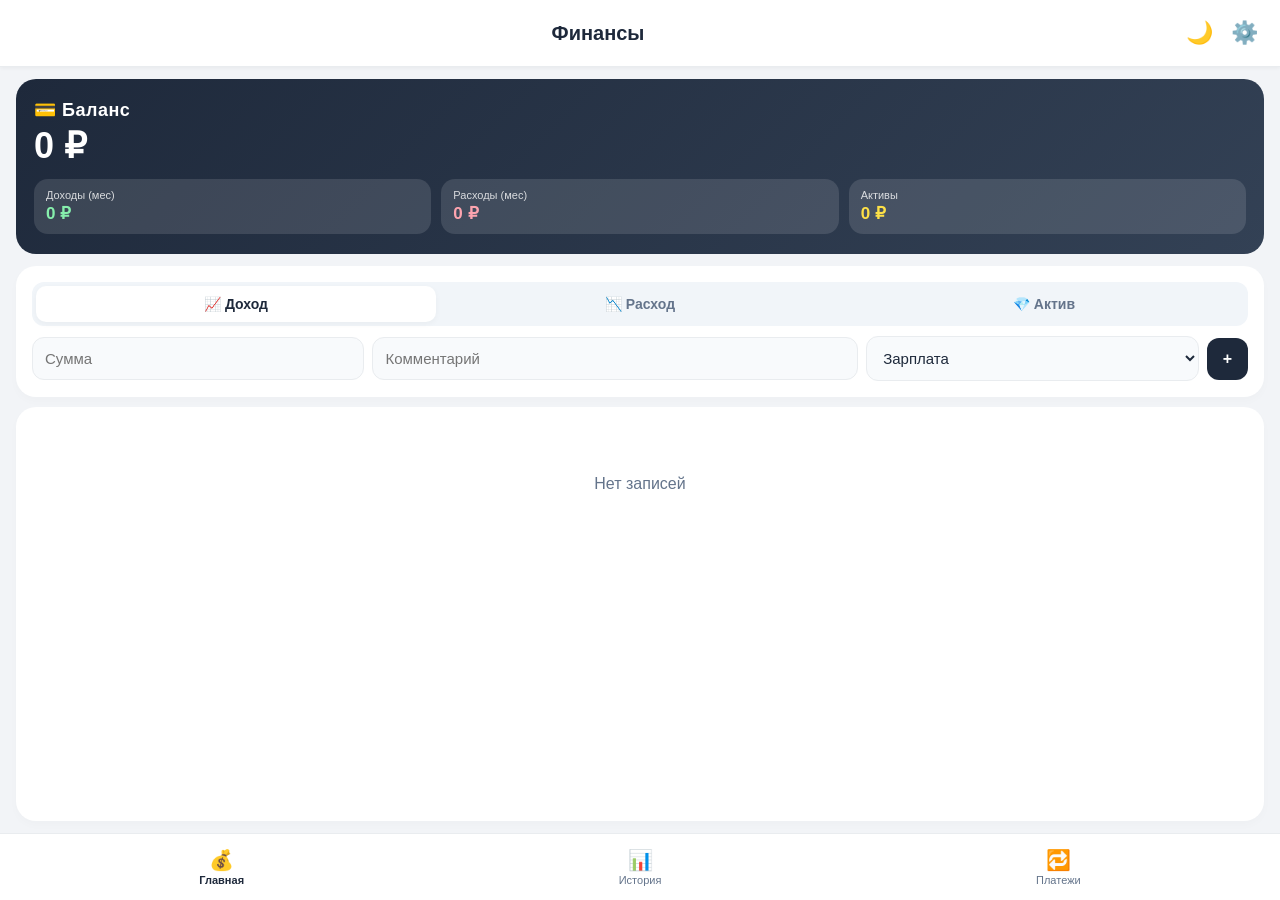
==== commit 0bf154ed: "Refactor HTML for better layout and PWA support" ====
--- a/index.html
+++ b/index.html
@@ -8,7 +8,10 @@
   <meta name="apple-mobile-web-app-title" content="Финансы">
   <meta name="theme-color" content="#1e293b">
   <title>Учет финансов</title>
+  
+  <!-- Иконка для PWA (180x180 пикселей) -->
   <link rel="apple-touch-icon" sizes="180x180" href="data:image/svg+xml,<svg xmlns='http://www.w3.org/2000/svg' viewBox='0 0 180 180'><defs><linearGradient id='g' x1='0%25' y1='0%25' x2='100%25' y2='100%25'><stop offset='0%25' style='stop-color:%23666'/><stop offset='100%25' style='stop-color:%23111'/></linearGradient></defs><rect width='180' height='180' rx='40' fill='url(%23g)'/><text x='90' y='125' font-size='110' font-weight='bold' fill='white' text-anchor='middle' font-family='Arial'>₽</text></svg>">
+  
   <style>
     :root {
       --bg: #f2f4f7;
@@ -20,6 +23,8 @@
       --hover: #f1f5f9;
       --gradient-start: #1e293b;
       --gradient-end: #334155;
+      --safe-top: env(safe-area-inset-top, 0px);
+      --safe-bottom: env(safe-area-inset-bottom, 0px);
     }
     .dark {
       --bg: #0f172a;
@@ -41,29 +46,35 @@
       width: 100%;
       max-width: 100vw;
       overflow-x: hidden;
+      height: 100%;
+      position: fixed;
+      top: 0;
+      left: 0;
     }
     body {
       font-family: -apple-system, BlinkMacSystemFont, 'Segoe UI', Roboto, Helvetica, Arial, sans-serif;
       background: var(--bg);
-      height: 100vh;
       max-width: 100vw;
       -webkit-tap-highlight-color: transparent;
-      position: relative;
+      display: flex;
+      flex-direction: column;
+      height: 100%;
     }
     .app-container {
       width: 100%;
       max-width: 100vw;
-      height: 100vh;
+      height: 100%;
       display: flex;
       flex-direction: column;
       overflow: hidden;
+      padding-top: var(--safe-top);
     }
 
     .bottom-nav {
       display: flex;
       background: var(--card);
       border-top: 1px solid var(--border);
-      padding: 8px 16px 20px;
+      padding: 8px 16px calc(8px + var(--safe-bottom));
       gap: 8px;
       flex-shrink: 0;
       justify-content: space-around;
@@ -94,6 +105,7 @@
       flex-direction: column;
       flex: 1;
       overflow: hidden;
+      min-height: 0;
     }
     .page.active { display: flex; }
 
@@ -184,6 +196,7 @@
     .transactions-wrapper {
       flex: 1; margin: 0 16px 12px; background: var(--card); border-radius: 20px;
       box-shadow: 0 4px 10px rgba(0,0,0,0.02); overflow-y: auto; padding: 8px 4px;
+      -webkit-overflow-scrolling: touch;
     }
     .date-group { margin-bottom: 4px; }
     .date-header { padding: 12px 16px 6px; font-weight: 600; font-size: 14px; color: var(--text-secondary); }
@@ -209,7 +222,7 @@
     .modal-overlay.active { display: flex; }
     .modal {
       background: var(--card); width: 100%; max-width: 500px; border-radius: 24px 24px 0 0;
-      padding: 20px 16px 30px; max-height: 75vh; overflow-y: auto; display: flex; flex-direction: column; gap: 14px;
+      padding: 20px 16px 30px; max-height: 70vh; overflow-y: auto; display: flex; flex-direction: column; gap: 14px;
     }
     .modal h3 { font-size: 18px; font-weight: 700; text-align: center; color: var(--text); }
     .modal input, .modal select { padding: 12px; border-radius: 12px; border: 1px solid var(--border); font-size: 15px; background: var(--input-bg); color: var(--text); }
@@ -397,7 +410,6 @@
     function fmt(n) { return n.toLocaleString('ru-RU') + ' ₽'; }
     function esc(s) { return String(s).replace(/[&<>"']/g, m => ({'&':'&amp;','<':'&lt;','>':'&gt;','"':'&quot;',"'":'&#039;'}[m])); }
 
-    // Месячные счетчики
     function getMonthTransactions() {
       const now = new Date();
       const monthStart = new Date(now.getFullYear(), now.getMonth(), 1);
@@ -406,11 +418,10 @@
 
     function calcTotals() {
       const monthTx = getMonthTransactions();
-      let inc = 0, exp = 0, ast = 0;
+      let inc = 0, exp = 0;
       monthTx.forEach(t => {
         if (t.type === 'income') inc += t.amount;
         else if (t.type === 'expense') exp += t.amount;
-        else if (t.type === 'asset') ast += t.amount;
       });
       const allAssets = state.transactions.filter(t => t.type === 'asset').reduce((s,t) => s + t.amount, 0);
       const allInc = state.transactions.filter(t => t.type === 'income').reduce((s,t) => s + t.amount, 0);
@@ -515,7 +526,6 @@
       document.getElementById('commentInput').value = '';
     }
 
-    // Навигация
     document.querySelectorAll('.nav-btn').forEach(btn => {
       btn.addEventListener('click', () => {
         state.currentPage = btn.dataset.page;
@@ -528,14 +538,12 @@
       });
     });
 
-    // Тема
     document.getElementById('themeToggle').addEventListener('click', () => {
       state.darkTheme = !state.darkTheme;
       applyTheme();
       save();
     });
 
-    // Переключение типа
     document.getElementById('typeToggle').addEventListener('click', e => {
       if (e.target.classList.contains('type-option')) {
         state.currentType = e.target.dataset.type;
@@ -548,7 +556,6 @@
     document.getElementById('addBtn').addEventListener('click', addTransaction);
     document.getElementById('amountInput').addEventListener('keypress', e => { if (e.key==='Enter') addTransaction(); });
 
-    // Модалка категорий
     function renderModalCats() {
       const cats = getCats(state.editingCatType);
       document.getElementById('modalCategoryList').innerHTML = cats.map(c => `
@@ -586,7 +593,6 @@
       document.getElementById('modalNewCategory').value = '';
     });
 
-    // Модалка баланса
     document.getElementById('balanceCard').addEventListener('click', () => {
       document.getElementById('modalCurrentBalance').textContent = fmt(calcTotals().balance);
       document.getElementById('balanceModal').classList.add('active');
@@ -605,7 +611,6 @@
       document.getElementById('balanceModal').classList.remove('active');
     });
 
-    // История баланса
     function renderHistory() {
       const container = document.getElementById('historyContainer');
       const sorted = [...state.transactions].sort((a,b) => new Date(a.date) - new Date(b.date));
@@ -632,7 +637,6 @@
       `).join('');
     }
 
-    // Регулярные платежи
     function renderRecurring() {
       const container = document.getElementById('recurringContainer');
       if (!state.recurring.length) {
@@ -678,12 +682,10 @@
       document.getElementById('recurringDate').value = '';
     });
 
-    // Закрытие модалок по фону
     document.querySelectorAll('.modal-overlay').forEach(m => m.addEventListener('click', e => {
       if (e.target === m) m.classList.remove('active');
     }));
 
-    // Инициализация
     load();
     updateMainUI();
     if ('serviceWorker' in navigator) {
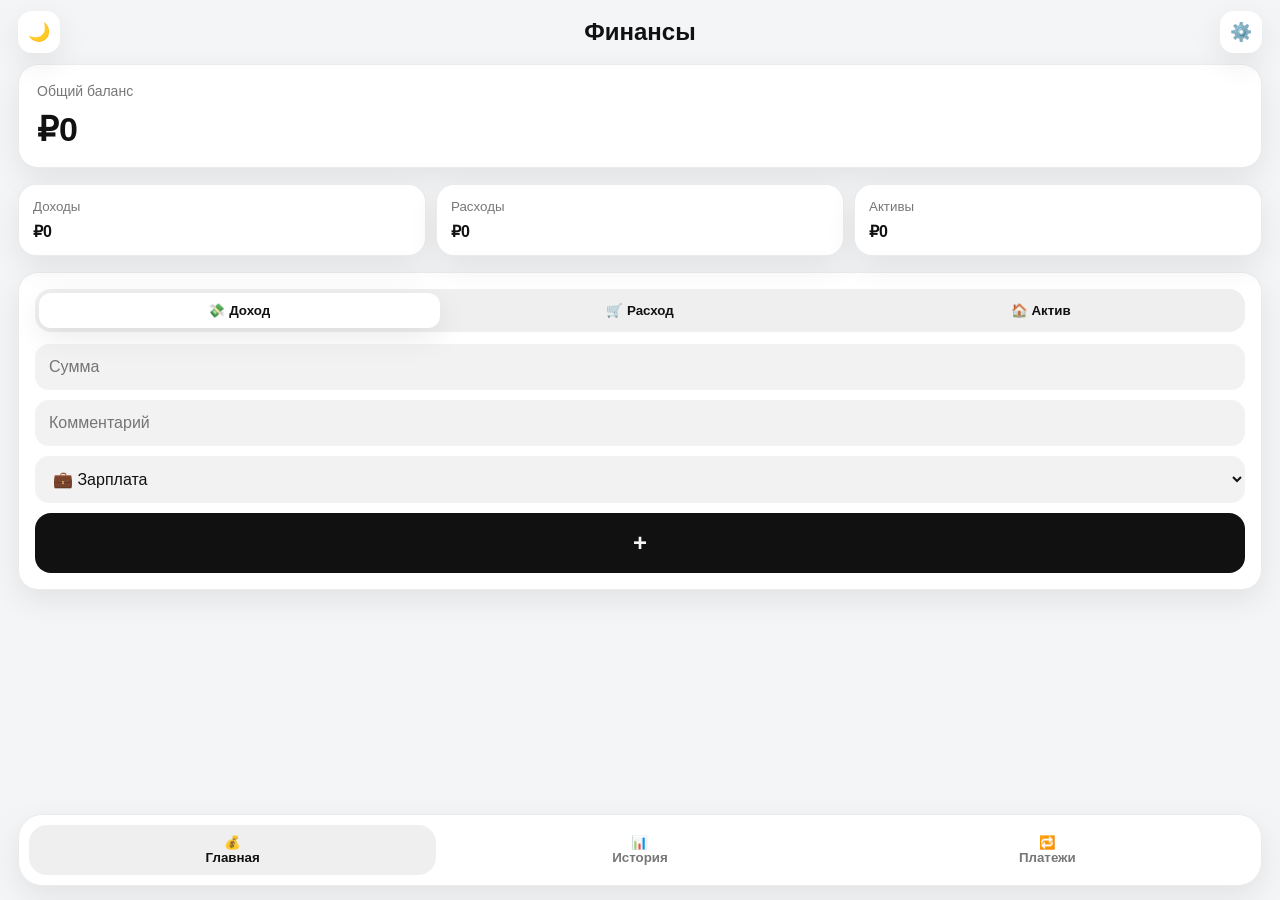
==== commit 1444685b: "Update print statement from 'Hello' to 'Goodbye'" ====
--- a/index.html
+++ b/index.html
@@ -1,697 +1,1292 @@
 <!DOCTYPE html>
 <html lang="ru">
 <head>
-  <meta charset="UTF-8">
-  <meta name="viewport" content="width=device-width, initial-scale=1.0, maximum-scale=1.0, user-scalable=no, viewport-fit=cover">
-  <meta name="apple-mobile-web-app-capable" content="yes">
-  <meta name="apple-mobile-web-app-status-bar-style" content="black-translucent">
-  <meta name="apple-mobile-web-app-title" content="Финансы">
-  <meta name="theme-color" content="#1e293b">
-  <title>Учет финансов</title>
-  
-  <!-- Иконка для PWA (180x180 пикселей) -->
-  <link rel="apple-touch-icon" sizes="180x180" href="data:image/svg+xml,<svg xmlns='http://www.w3.org/2000/svg' viewBox='0 0 180 180'><defs><linearGradient id='g' x1='0%25' y1='0%25' x2='100%25' y2='100%25'><stop offset='0%25' style='stop-color:%23666'/><stop offset='100%25' style='stop-color:%23111'/></linearGradient></defs><rect width='180' height='180' rx='40' fill='url(%23g)'/><text x='90' y='125' font-size='110' font-weight='bold' fill='white' text-anchor='middle' font-family='Arial'>₽</text></svg>">
-  
-  <style>
-    :root {
-      --bg: #f2f4f7;
-      --card: #ffffff;
-      --text: #1e293b;
-      --text-secondary: #64748b;
-      --border: #e9ecef;
-      --input-bg: #f8fafc;
-      --hover: #f1f5f9;
-      --gradient-start: #1e293b;
-      --gradient-end: #334155;
-      --safe-top: env(safe-area-inset-top, 0px);
-      --safe-bottom: env(safe-area-inset-bottom, 0px);
-    }
-    .dark {
-      --bg: #0f172a;
-      --card: #1e293b;
-      --text: #e2e8f0;
-      --text-secondary: #94a3b8;
-      --border: #334155;
-      --input-bg: #1e293b;
-      --hover: #334155;
-      --gradient-start: #334155;
-      --gradient-end: #475569;
-    }
-    * {
-      margin: 0;
-      padding: 0;
-      box-sizing: border-box;
-    }
-    html, body {
-      width: 100%;
-      max-width: 100vw;
-      overflow-x: hidden;
-      height: 100%;
-      position: fixed;
-      top: 0;
-      left: 0;
-    }
-    body {
-      font-family: -apple-system, BlinkMacSystemFont, 'Segoe UI', Roboto, Helvetica, Arial, sans-serif;
-      background: var(--bg);
-      max-width: 100vw;
-      -webkit-tap-highlight-color: transparent;
-      display: flex;
-      flex-direction: column;
-      height: 100%;
-    }
-    .app-container {
-      width: 100%;
-      max-width: 100vw;
-      height: 100%;
-      display: flex;
-      flex-direction: column;
-      overflow: hidden;
-      padding-top: var(--safe-top);
-    }
-
-    .bottom-nav {
-      display: flex;
-      background: var(--card);
-      border-top: 1px solid var(--border);
-      padding: 8px 16px calc(8px + var(--safe-bottom));
-      gap: 8px;
-      flex-shrink: 0;
-      justify-content: space-around;
-    }
-    .nav-btn {
-      display: flex;
-      flex-direction: column;
-      align-items: center;
-      gap: 2px;
-      background: none;
-      border: none;
-      font-size: 11px;
-      color: var(--text-secondary);
-      cursor: pointer;
-      padding: 6px 10px;
-      border-radius: 12px;
-      transition: 0.2s;
-      font-weight: 500;
-    }
-    .nav-btn.active {
-      color: var(--text);
-      font-weight: 700;
-    }
-    .nav-btn span:first-child { font-size: 20px; }
-
-    .page {
-      display: none;
-      flex-direction: column;
-      flex: 1;
-      overflow: hidden;
-      min-height: 0;
-    }
-    .page.active { display: flex; }
-
-    .header {
-      background: var(--card);
-      padding: 14px 16px;
-      box-shadow: 0 1px 4px rgba(0,0,0,0.05);
-      z-index: 10;
-      border-bottom: 1px solid var(--border);
-      flex-shrink: 0;
-      display: flex;
-      align-items: center;
-      justify-content: space-between;
-    }
-    .header h1 {
-      font-size: 20px;
-      font-weight: 600;
-      color: var(--text);
-      flex: 1;
-      text-align: center;
-    }
-    .header-buttons {
-      display: flex;
-      gap: 6px;
-    }
-    .settings-btn {
-      background: none; border: none; font-size: 22px; cursor: pointer; padding: 6px; border-radius: 10px;
-    }
-
-    .balance-card {
-      background: linear-gradient(135deg, var(--gradient-start), var(--gradient-end));
-      margin: 12px 16px;
-      padding: 20px 18px;
-      border-radius: 20px;
-      color: white;
-      cursor: pointer;
-      flex-shrink: 0;
-      transition: 0.2s;
-    }
-    .balance-card:active { transform: scale(0.99); }
-    .balance-label {
-      font-size: 18px;
-      font-weight: 800;
-      display: flex;
-      align-items: center;
-      gap: 8px;
-      letter-spacing: 0.5px;
-    }
-    .balance-amount { font-size: 36px; font-weight: 700; margin-top: 4px; }
-    .income-expense-row { display: flex; gap: 10px; margin-top: 12px; }
-    .income-box, .expense-box, .asset-box {
-      background: rgba(255,255,255,0.12);
-      padding: 10px 12px;
-      border-radius: 14px;
-      flex: 1;
-      display: flex;
-      flex-direction: column;
-      gap: 2px;
-    }
-    .income-box span:first-child, .expense-box span:first-child, .asset-box span:first-child { font-size: 11px; opacity: 0.8; }
-    .income-box .amount { color: #86efac; }
-    .expense-box .amount { color: #fda4af; }
-    .asset-box .amount { color: #fde047; }
-    .box-amount { font-size: 17px; font-weight: 650; }
-
-    .form-container {
-      background: var(--card); margin: 0 16px 10px; padding: 16px; border-radius: 20px;
-      box-shadow: 0 4px 10px rgba(0,0,0,0.02); flex-shrink: 0; display: flex; flex-direction: column; gap: 10px;
-    }
-    .type-toggle { display: flex; background: var(--hover); border-radius: 12px; padding: 4px; gap: 4px; }
-    .type-option {
-      flex: 1; text-align: center; padding: 10px 4px; border-radius: 10px; font-weight: 600; font-size: 14px;
-      cursor: pointer; color: var(--text-secondary); border: none; background: transparent; transition: 0.2s;
-    }
-    .type-option.active { background: var(--card); color: var(--text); box-shadow: 0 2px 6px rgba(0,0,0,0.04); }
-    .input-row { display: flex; gap: 8px; align-items: center; }
-    .input-row input, .input-row select {
-      padding: 12px; border-radius: 12px; border: 1px solid var(--border); font-size: 15px;
-      background: var(--input-bg); color: var(--text); outline: none; min-width: 0;
-    }
-    .amount-field { flex: 2; } .comment-field { flex: 3; } .category-select { flex: 2; }
-    .add-btn {
-      background: var(--text); color: var(--card); border: none; padding: 12px 16px; border-radius: 12px;
-      font-weight: 600; font-size: 16px; cursor: pointer; transition: 0.2s;
-    }
-    .add-btn:active { opacity: 0.8; transform: scale(0.96); }
-
-    .transactions-wrapper {
-      flex: 1; margin: 0 16px 12px; background: var(--card); border-radius: 20px;
-      box-shadow: 0 4px 10px rgba(0,0,0,0.02); overflow-y: auto; padding: 8px 4px;
-      -webkit-overflow-scrolling: touch;
-    }
-    .date-group { margin-bottom: 4px; }
-    .date-header { padding: 12px 16px 6px; font-weight: 600; font-size: 14px; color: var(--text-secondary); }
-    .transaction-item {
-      display: flex; align-items: center; justify-content: space-between; padding: 14px 16px;
-      border-bottom: 1px solid var(--border); gap: 10px;
-    }
-    .transaction-icon { width: 40px; height: 40px; background: var(--hover); border-radius: 12px;
-      display: flex; align-items: center; justify-content: center; font-size: 18px; flex-shrink: 0; }
-    .transaction-info { flex: 1; min-width: 0; }
-    .transaction-category { font-weight: 600; font-size: 16px; color: var(--text); }
-    .transaction-time { font-size: 12px; color: var(--text-secondary); }
-    .transaction-comment { font-size: 13px; color: var(--text-secondary); }
-    .transaction-amount { font-weight: 700; font-size: 17px; white-space: nowrap; }
-    .income-amount { color: #16a34a; } .expense-amount { color: #dc2626; } .asset-amount { color: #ca8a04; }
-    .delete-btn { background: none; border: none; font-size: 18px; cursor: pointer; color: #cbd5e1; padding: 6px; }
-    .empty-message { text-align: center; color: var(--text-secondary); margin-top: 40px; padding: 20px; }
-
-    .modal-overlay {
-      position: fixed; top: 0; left: 0; right: 0; bottom: 0; background: rgba(0,0,0,0.5);
-      z-index: 100; display: none; align-items: flex-end; justify-content: center;
-    }
-    .modal-overlay.active { display: flex; }
-    .modal {
-      background: var(--card); width: 100%; max-width: 500px; border-radius: 24px 24px 0 0;
-      padding: 20px 16px 30px; max-height: 70vh; overflow-y: auto; display: flex; flex-direction: column; gap: 14px;
-    }
-    .modal h3 { font-size: 18px; font-weight: 700; text-align: center; color: var(--text); }
-    .modal input, .modal select { padding: 12px; border-radius: 12px; border: 1px solid var(--border); font-size: 15px; background: var(--input-bg); color: var(--text); }
-    .modal-buttons { display: flex; gap: 8px; }
-    .btn { flex: 1; padding: 12px; border-radius: 12px; border: none; font-weight: 600; cursor: pointer; font-size: 15px; }
-    .btn-primary { background: var(--text); color: var(--card); }
-    .btn-secondary { background: var(--hover); color: var(--text); }
-    .btn-danger { background: #fee2e2; color: #dc2626; }
-
-    .category-type-tabs { display: flex; gap: 6px; }
-    .cat-tab-btn {
-      flex: 1; padding: 14px 8px; border-radius: 14px; border: 2px solid var(--border); font-weight: 700;
-      font-size: 16px; background: var(--card); color: var(--text); cursor: pointer; transition: 0.2s;
-    }
-    .cat-tab-btn.active { border-color: var(--text); background: var(--text); color: var(--card); }
-    .category-list { display: flex; flex-direction: column; gap: 8px; }
-    .category-item { display: flex; justify-content: space-between; align-items: center; padding: 10px 12px; background: var(--hover); border-radius: 12px; color: var(--text); }
-    .category-item button { background: none; border: none; font-size: 16px; cursor: pointer; }
-
-    .recurring-item {
-      display: flex; justify-content: space-between; align-items: center; padding: 14px;
-      background: var(--hover); border-radius: 14px; margin-bottom: 8px; color: var(--text);
-    }
-    .recurring-info { display: flex; flex-direction: column; gap: 4px; }
-    .recurring-name { font-weight: 600; }
-    .recurring-date { font-size: 13px; color: var(--text-secondary); }
-    .recurring-amount { font-weight: 700; color: #dc2626; }
-  </style>
+<meta charset="UTF-8" />
+<meta name="viewport"
+content="width=device-width, initial-scale=1, maximum-scale=1, user-scalable=no, viewport-fit=cover">
+
+<title>Финансы</title>
+
+<meta name="theme-color" content="#111111">
+<meta name="apple-mobile-web-app-capable" content="yes">
+<meta name="apple-mobile-web-app-status-bar-style" content="black-translucent">
+<meta name="apple-mobile-web-app-title" content="Финансы">
+
+<style>
+:root{
+  --bg:#f4f5f7;
+  --card:#fff;
+  --text:#111;
+  --muted:#777;
+  --primary:#111;
+  --green:#1fbf75;
+  --red:#ff5b5b;
+  --blue:#4c8dff;
+  --border:rgba(0,0,0,.08);
+  --shadow:0 10px 30px rgba(0,0,0,.08);
+}
+
+body.dark{
+  --bg:#0f1115;
+  --card:#191c22;
+  --text:#fff;
+  --muted:#9aa0aa;
+  --primary:#fff;
+  --border:rgba(255,255,255,.08);
+  --shadow:0 10px 30px rgba(0,0,0,.35);
+}
+
+*{
+  box-sizing:border-box;
+  -webkit-tap-highlight-color:transparent;
+}
+
+html,body{
+  margin:0;
+  padding:0;
+  overflow:hidden;
+  width:100%;
+  height:100%;
+  position:fixed;
+  background:var(--bg);
+  color:var(--text);
+  font-family:-apple-system,BlinkMacSystemFont,sans-serif;
+}
+
+body{
+  transition:.25s;
+}
+
+.app{
+  height:100vh;
+  display:flex;
+  flex-direction:column;
+  padding-top:env(safe-area-inset-top);
+  padding-bottom:env(safe-area-inset-bottom);
+}
+
+.screen{
+  flex:1;
+  overflow-y:auto;
+  padding:18px;
+  padding-bottom:120px;
+  opacity:0;
+  transform:translateX(20px);
+  transition:opacity .25s ease, transform .25s ease;
+  display:none;
+}
+
+.screen.active{
+  display:block;
+  opacity:1;
+  transform:translateX(0);
+}
+
+.header{
+  display:flex;
+  justify-content:center;
+  align-items:center;
+  position:relative;
+  margin-bottom:18px;
+}
+
+.header h1{
+  margin:0;
+  font-size:24px;
+  font-weight:800;
+}
+
+.left-actions{
+  position:absolute;
+  left:0;
+}
+
+.right-actions{
+  position:absolute;
+  right:0;
+}
+
+.icon-btn{
+  width:42px;
+  height:42px;
+  border:none;
+  border-radius:14px;
+  background:var(--card);
+  color:var(--text);
+  font-size:18px;
+  box-shadow:var(--shadow);
+}
+
+.card{
+  background:var(--card);
+  border-radius:20px;
+  padding:18px;
+  box-shadow:var(--shadow);
+  border:1px solid var(--border);
+}
+
+.balance-card{
+  margin-bottom:16px;
+}
+
+.balance-value{
+  font-size:34px;
+  font-weight:800;
+  margin-top:10px;
+}
+
+.balance-label{
+  color:var(--muted);
+  font-size:14px;
+}
+
+.stats{
+  display:grid;
+  grid-template-columns:repeat(3,1fr);
+  gap:10px;
+  margin-bottom:16px;
+}
+
+.stat{
+  background:var(--card);
+  border-radius:18px;
+  padding:14px;
+  box-shadow:var(--shadow);
+  border:1px solid var(--border);
+}
+
+.stat small{
+  display:block;
+  color:var(--muted);
+  margin-bottom:8px;
+}
+
+.form{
+  background:var(--card);
+  border-radius:20px;
+  padding:16px;
+  margin-bottom:16px;
+  box-shadow:var(--shadow);
+  border:1px solid var(--border);
+}
+
+.segment{
+  display:flex;
+  background:rgba(127,127,127,.12);
+  padding:4px;
+  border-radius:16px;
+  margin-bottom:12px;
+}
+
+.segment button{
+  flex:1;
+  border:none;
+  background:transparent;
+  color:var(--text);
+  border-radius:12px;
+  padding:10px;
+  font-weight:700;
+}
+
+.segment button.active{
+  background:var(--card);
+  box-shadow:var(--shadow);
+}
+
+.input,select{
+  width:100%;
+  border:none;
+  background:rgba(127,127,127,.1);
+  color:var(--text);
+  padding:14px;
+  border-radius:14px;
+  margin-bottom:10px;
+  font-size:16px;
+}
+
+.add-btn{
+  width:100%;
+  border:none;
+  border-radius:16px;
+  padding:16px;
+  font-size:24px;
+  font-weight:800;
+  background:var(--primary);
+  color:var(--bg);
+}
+
+.day-group{
+  margin-bottom:18px;
+}
+
+.day-title{
+  margin-bottom:10px;
+  font-weight:800;
+  color:var(--muted);
+}
+
+.transaction{
+  display:flex;
+  align-items:center;
+  gap:12px;
+  background:var(--card);
+  padding:14px;
+  border-radius:18px;
+  margin-bottom:10px;
+  box-shadow:var(--shadow);
+  border:1px solid var(--border);
+  animation:fadeIn .22s ease;
+}
+
+@keyframes fadeIn{
+  from{
+    opacity:0;
+    transform:translateY(10px) scale(.98);
+  }
+  to{
+    opacity:1;
+    transform:translateY(0) scale(1);
+  }
+}
+
+.emoji{
+  font-size:24px;
+}
+
+.info{
+  flex:1;
+}
+
+.comment{
+  font-weight:700;
+}
+
+.time{
+  font-size:13px;
+  color:var(--muted);
+}
+
+.amount{
+  font-weight:800;
+}
+
+.amount.income{color:var(--green);}
+.amount.expense{color:var(--red);}
+.amount.asset{color:var(--blue);}
+
+.delete-btn{
+  border:none;
+  background:transparent;
+  font-size:18px;
+}
+
+.bottom-nav{
+  position:fixed;
+  left:18px;
+  right:18px;
+  bottom:calc(14px + env(safe-area-inset-bottom));
+  background:var(--card);
+  border-radius:24px;
+  display:grid;
+  grid-template-columns:repeat(3,1fr);
+  padding:10px;
+  box-shadow:var(--shadow);
+  border:1px solid var(--border);
+}
+
+.nav-btn{
+  border:none;
+  background:transparent;
+  color:var(--muted);
+  border-radius:18px;
+  padding:10px;
+  font-weight:700;
+}
+
+.nav-btn.active{
+  background:rgba(127,127,127,.12);
+  color:var(--text);
+}
+
+.modal{
+  position:fixed;
+  inset:0;
+  background:rgba(0,0,0,.45);
+  display:none;
+  align-items:flex-end;
+  z-index:100;
+}
+
+.modal.active{
+  display:flex;
+}
+
+.modal-content{
+  width:100%;
+  background:var(--bg);
+  border-radius:28px 28px 0 0;
+  padding:20px;
+  max-height:88vh;
+  overflow-y:auto;
+}
+
+.cat-item,
+.payment-item,
+.history-item{
+  background:var(--card);
+  border-radius:18px;
+  padding:14px;
+  margin-bottom:10px;
+  box-shadow:var(--shadow);
+  border:1px solid var(--border);
+}
+
+.payment-top,
+.history-top{
+  display:flex;
+  justify-content:space-between;
+  margin-bottom:6px;
+}
+
+.status{
+  color:var(--muted);
+  font-size:13px;
+}
+
+button{
+  cursor:pointer;
+  transition:transform .12s ease;
+}
+
+button:active{
+  transform:scale(.97);
+}
+
+canvas{
+  width:100%;
+}
+</style>
 </head>
+
 <body>
-<div class="app-container">
-  <!-- Главная страница -->
-  <div class="page active" id="page-main">
-    <div class="header">
-      <div></div>
-      <h1>Финансы</h1>
-      <div class="header-buttons">
-        <button class="settings-btn" id="themeToggle">🌙</button>
-        <button class="settings-btn" id="openCategoriesBtn">⚙️</button>
-      </div>
-    </div>
-    <div class="balance-card" id="balanceCard">
-      <div class="balance-label">💳 Баланс</div>
-      <div class="balance-amount" id="balanceDisplay">0 ₽</div>
-      <div class="income-expense-row">
-        <div class="income-box"><span>Доходы (мес)</span><span class="box-amount amount" id="totalIncome">0</span></div>
-        <div class="expense-box"><span>Расходы (мес)</span><span class="box-amount amount" id="totalExpense">0</span></div>
-        <div class="asset-box"><span>Активы</span><span class="box-amount amount" id="totalAssets">0</span></div>
-      </div>
-    </div>
-    <div class="form-container">
-      <div class="type-toggle" id="typeToggle">
-        <button class="type-option active" data-type="income">📈 Доход</button>
-        <button class="type-option" data-type="expense">📉 Расход</button>
-        <button class="type-option" data-type="asset">💎 Актив</button>
-      </div>
-      <div class="input-row">
-        <input type="number" id="amountInput" class="amount-field" placeholder="Сумма" step="0.01" inputmode="decimal">
-        <input type="text" id="commentInput" class="comment-field" placeholder="Комментарий">
-        <select id="categorySelect" class="category-select"></select>
-        <button class="add-btn" id="addBtn">+</button>
-      </div>
-    </div>
-    <div class="transactions-wrapper" id="transactionsContainer"><div class="empty-message">Нет записей</div></div>
-  </div>
-
-  <!-- История баланса -->
-  <div class="page" id="page-history">
-    <div class="header"><div></div><h1>История баланса</h1><div></div></div>
-    <div class="transactions-wrapper" id="historyContainer" style="margin-top:12px;"></div>
-  </div>
-
-  <!-- Постоянные расходы -->
-  <div class="page" id="page-recurring">
-    <div class="header"><div></div><h1>Регулярные платежи</h1><div></div></div>
-    <div style="padding:12px 16px; display:flex; flex-direction:column; gap:8px; flex-shrink:0;">
-      <div style="display:flex; gap:8px;">
-        <input type="text" id="recurringName" placeholder="Название" style="flex:2; padding:12px; border-radius:12px; border:1px solid var(--border); background:var(--input-bg); color:var(--text);">
-        <input type="number" id="recurringAmount" placeholder="Сумма" style="flex:1; padding:12px; border-radius:12px; border:1px solid var(--border); background:var(--input-bg); color:var(--text);" step="0.01">
-      </div>
-      <div style="display:flex; gap:8px;">
-        <input type="date" id="recurringDate" style="flex:1; padding:12px; border-radius:12px; border:1px solid var(--border); background:var(--input-bg); color:var(--text);">
-        <button class="add-btn" id="addRecurringBtn" style="flex:0 0 auto;">Добавить</button>
-      </div>
-    </div>
-    <div class="transactions-wrapper" id="recurringContainer" style="margin-top:0;"></div>
-  </div>
-
-  <!-- Нижняя навигация -->
-  <div class="bottom-nav">
-    <button class="nav-btn active" data-page="main"><span>💰</span>Главная</button>
-    <button class="nav-btn" data-page="history"><span>📊</span>История</button>
-    <button class="nav-btn" data-page="recurring"><span>🔁</span>Платежи</button>
-  </div>
-</div>
-
-<!-- Модальное окно категорий -->
-<div class="modal-overlay" id="categoriesModal">
-  <div class="modal">
-    <h3>⚙️ Категории</h3>
-    <div class="category-type-tabs">
-      <button class="cat-tab-btn active" data-cattype="income">📈 Доходы</button>
-      <button class="cat-tab-btn" data-cattype="expense">📉 Расходы</button>
-      <button class="cat-tab-btn" data-cattype="asset">💎 Активы</button>
-    </div>
-    <div style="display:flex; gap:8px;">
-      <input type="text" id="modalNewCategory" placeholder="Новая категория">
-      <button class="btn btn-primary" id="modalAddCategoryBtn" style="flex:0 0 auto;">Добавить</button>
-    </div>
-    <div class="category-list" id="modalCategoryList"></div>
-    <button class="btn btn-secondary" id="closeCategoriesModal">Закрыть</button>
-  </div>
-</div>
-
-<!-- Модальное окно баланса -->
-<div class="modal-overlay" id="balanceModal">
-  <div class="modal">
-    <h3>💳 Корректировка</h3>
-    <p style="text-align:center; color:var(--text-secondary);">Текущий: <strong id="modalCurrentBalance" style="color:var(--text);">0</strong></p>
-    <input type="number" id="balanceAdjustInput" placeholder="Сумма" step="0.01">
-    <div class="modal-buttons">
-      <button class="btn btn-primary" id="increaseBalanceBtn">➕ Увеличить</button>
-      <button class="btn btn-danger" id="decreaseBalanceBtn">➖ Уменьшить</button>
-    </div>
-    <button class="btn btn-secondary" id="closeBalanceModal">Отмена</button>
-  </div>
+
+<div class="app">
+
+<section class="screen active" id="homeScreen">
+
+<div class="header">
+
+<div class="left-actions">
+<button class="icon-btn" id="themeBtn">🌙</button>
+</div>
+
+<h1>Финансы</h1>
+
+<div class="right-actions">
+<button class="icon-btn" id="settingsBtn">⚙️</button>
+</div>
+
+</div>
+
+<div class="card balance-card" id="balanceCard">
+<div class="balance-label">Общий баланс</div>
+<div class="balance-value" id="balanceValue">₽0</div>
+</div>
+
+<div class="stats">
+<div class="stat">
+<small>Доходы</small>
+<strong id="incomeMonth">₽0</strong>
+</div>
+
+<div class="stat">
+<small>Расходы</small>
+<strong id="expenseMonth">₽0</strong>
+</div>
+
+<div class="stat">
+<small>Активы</small>
+<strong id="assetsValue">₽0</strong>
+</div>
+</div>
+
+<div class="form">
+
+<div class="segment">
+<button class="type-btn active" data-type="income">💸 Доход</button>
+<button class="type-btn" data-type="expense">🛒 Расход</button>
+<button class="type-btn" data-type="asset">🏠 Актив</button>
+</div>
+
+<input class="input" type="number" id="amountInput" placeholder="Сумма">
+<input class="input" type="text" id="commentInput" placeholder="Комментарий">
+
+<select id="categorySelect"></select>
+
+<button class="add-btn" id="addBtn">+</button>
+
+</div>
+
+<div id="transactions"></div>
+
+</section>
+
+<section class="screen" id="historyScreen">
+
+<div class="header">
+<h1>История баланса</h1>
+</div>
+
+<div class="card" style="margin-bottom:16px;">
+<canvas id="expenseChart" width="360" height="240"></canvas>
+</div>
+
+<div id="balanceHistory"></div>
+
+</section>
+
+<section class="screen" id="paymentsScreen">
+
+<div class="header">
+<h1>Регулярные платежи</h1>
+</div>
+
+<div class="form">
+
+<input class="input" type="text" id="paymentName" placeholder="Название">
+
+<input class="input" type="number" id="paymentAmount" placeholder="Сумма">
+
+<input class="input" type="date" id="paymentDate">
+
+<button class="add-btn" id="addPaymentBtn">+</button>
+
+</div>
+
+<div id="paymentsList"></div>
+
+</section>
+
+<div class="bottom-nav">
+
+<button class="nav-btn active" data-screen="homeScreen">
+💰<br>Главная
+</button>
+
+<button class="nav-btn" data-screen="historyScreen">
+📊<br>История
+</button>
+
+<button class="nav-btn" data-screen="paymentsScreen">
+🔁<br>Платежи
+</button>
+
+</div>
+
+</div>
+
+<div class="modal" id="categoriesModal">
+<div class="modal-content">
+
+<h2>Категории</h2>
+
+<div class="segment">
+<button class="cat-type active" data-cat="income">💸 Доходы</button>
+<button class="cat-type" data-cat="expense">🛒 Расходы</button>
+<button class="cat-type" data-cat="asset">🏠 Активы</button>
+</div>
+
+<div style="display:flex; gap:10px; margin-bottom:14px;">
+<input class="input" id="newCategory" placeholder="Новая категория" style="margin:0;">
+<button class="icon-btn" id="addCategoryBtn">+</button>
+</div>
+
+<div id="categoriesList"></div>
+
+</div>
 </div>
 
 <script>
-  (() => {
-    const STORAGE = {
-      TRANSACTIONS: 'fv5_t',
-      INCOME_CATS: 'fv5_ic',
-      EXPENSE_CATS: 'fv5_ec',
-      ASSET_CATS: 'fv5_ac',
-      BALANCE_ADJ: 'fv5_ba',
-      RECURRING: 'fv5_rec',
-      THEME: 'fv5_theme'
-    };
-    const defaultCats = {
-      income: ['Зарплата','Фриланс','Подарки','Кэшбек','Другое'],
-      expense: ['Продукты','Транспорт','Кафе','Развлечения','Здоровье','Одежда','Дом','Другое'],
-      asset: ['Недвижимость','Автомобиль','Инвестиции','Накопления','Другое']
-    };
-
-    let state = {
-      transactions: [],
-      incomeCats: [...defaultCats.income],
-      expenseCats: [...defaultCats.expense],
-      assetCats: [...defaultCats.asset],
-      balanceAdj: 0,
-      recurring: [],
-      currentType: 'income',
-      editingCatType: 'income',
-      currentPage: 'main',
-      darkTheme: false
-    };
-
-    function load() {
-      try { state.transactions = JSON.parse(localStorage.getItem(STORAGE.TRANSACTIONS)) || []; } catch { state.transactions = []; }
-      try { state.incomeCats = JSON.parse(localStorage.getItem(STORAGE.INCOME_CATS)) || [...defaultCats.income]; } catch { state.incomeCats = [...defaultCats.income]; }
-      try { state.expenseCats = JSON.parse(localStorage.getItem(STORAGE.EXPENSE_CATS)) || [...defaultCats.expense]; } catch { state.expenseCats = [...defaultCats.expense]; }
-      try { state.assetCats = JSON.parse(localStorage.getItem(STORAGE.ASSET_CATS)) || [...defaultCats.asset]; } catch { state.assetCats = [...defaultCats.asset]; }
-      try { state.balanceAdj = parseFloat(localStorage.getItem(STORAGE.BALANCE_ADJ)) || 0; } catch { state.balanceAdj = 0; }
-      try { state.recurring = JSON.parse(localStorage.getItem(STORAGE.RECURRING)) || []; } catch { state.recurring = []; }
-      try { state.darkTheme = localStorage.getItem(STORAGE.THEME) === 'dark'; } catch { state.darkTheme = false; }
-      applyTheme();
-    }
-
-    function save() {
-      localStorage.setItem(STORAGE.TRANSACTIONS, JSON.stringify(state.transactions));
-      localStorage.setItem(STORAGE.INCOME_CATS, JSON.stringify(state.incomeCats));
-      localStorage.setItem(STORAGE.EXPENSE_CATS, JSON.stringify(state.expenseCats));
-      localStorage.setItem(STORAGE.ASSET_CATS, JSON.stringify(state.assetCats));
-      localStorage.setItem(STORAGE.BALANCE_ADJ, state.balanceAdj);
-      localStorage.setItem(STORAGE.RECURRING, JSON.stringify(state.recurring));
-      localStorage.setItem(STORAGE.THEME, state.darkTheme ? 'dark' : 'light');
-    }
-
-    function applyTheme() {
-      document.body.classList.toggle('dark', state.darkTheme);
-      document.getElementById('themeToggle').textContent = state.darkTheme ? '☀️' : '🌙';
-    }
-
-    function fmt(n) { return n.toLocaleString('ru-RU') + ' ₽'; }
-    function esc(s) { return String(s).replace(/[&<>"']/g, m => ({'&':'&amp;','<':'&lt;','>':'&gt;','"':'&quot;',"'":'&#039;'}[m])); }
-
-    function getMonthTransactions() {
-      const now = new Date();
-      const monthStart = new Date(now.getFullYear(), now.getMonth(), 1);
-      return state.transactions.filter(t => new Date(t.date) >= monthStart);
-    }
-
-    function calcTotals() {
-      const monthTx = getMonthTransactions();
-      let inc = 0, exp = 0;
-      monthTx.forEach(t => {
-        if (t.type === 'income') inc += t.amount;
-        else if (t.type === 'expense') exp += t.amount;
-      });
-      const allAssets = state.transactions.filter(t => t.type === 'asset').reduce((s,t) => s + t.amount, 0);
-      const allInc = state.transactions.filter(t => t.type === 'income').reduce((s,t) => s + t.amount, 0);
-      const allExp = state.transactions.filter(t => t.type === 'expense').reduce((s,t) => s + t.amount, 0);
-      return { income: inc, expense: exp, assets: allAssets, balance: allInc - allExp + allAssets + state.balanceAdj };
-    }
-
-    function updateMainUI() {
-      const t = calcTotals();
-      document.getElementById('balanceDisplay').textContent = fmt(t.balance);
-      document.getElementById('totalIncome').textContent = fmt(t.income);
-      document.getElementById('totalExpense').textContent = fmt(t.expense);
-      document.getElementById('totalAssets').textContent = fmt(t.assets);
-      populateCategorySelect();
-      renderTransactions();
-    }
-
-    function getCats(type) {
-      if (type === 'income') return state.incomeCats;
-      if (type === 'expense') return state.expenseCats;
-      return state.assetCats;
-    }
-
-    function populateCategorySelect() {
-      const cats = getCats(state.currentType);
-      document.getElementById('categorySelect').innerHTML = cats.map(c => `<option>${c}</option>`).join('');
-    }
-
-    function renderTransactions() {
-      const container = document.getElementById('transactionsContainer');
-      if (!state.transactions.length) {
-        container.innerHTML = '<div class="empty-message">Нет записей</div>'; return;
-      }
-      const sorted = [...state.transactions].sort((a,b) => new Date(b.date) - new Date(a.date));
-      const groups = {};
-      sorted.forEach(t => {
-        const d = new Date(t.date); d.setHours(0,0,0,0); const k = d.toISOString();
-        if (!groups[k]) groups[k] = []; groups[k].push(t);
-      });
-      let html = '';
-      Object.keys(groups).sort((a,b)=>new Date(b)-new Date(a)).forEach(k => {
-        html += `<div class="date-group"><div class="date-header">${fmtDateHeader(groups[k][0].date)}</div>`;
-        groups[k].forEach(t => {
-          const cls = t.type==='income'?'income-amount':t.type==='expense'?'expense-amount':'asset-amount';
-          const sign = t.type==='income'?'+':t.type==='expense'?'-':'';
-          html += `<div class="transaction-item" data-id="${t.id}">
-            <div class="transaction-icon">${getIcon(t.category, t.type)}</div>
-            <div class="transaction-info">
-              <span class="transaction-category">${esc(t.category)}</span>
-              <span class="transaction-time">${fmtDateTime(t.date)}</span>
-              ${t.comment?`<span class="transaction-comment">${esc(t.comment)}</span>`:''}
-            </div>
-            <span class="transaction-amount ${cls}">${sign}${fmt(t.amount)}</span>
-            <button class="delete-btn" data-id="${t.id}">🗑️</button>
-          </div>`;
-        });
-        html += '</div>';
-      });
-      container.innerHTML = html;
-      container.querySelectorAll('.delete-btn').forEach(b => b.addEventListener('click', e => {
-        e.stopPropagation();
-        state.transactions = state.transactions.filter(t => t.id !== +b.dataset.id);
-        save(); updateMainUI();
-      }));
-    }
-
-    function fmtDateTime(iso) {
-      const d = new Date(iso);
-      return `${String(d.getDate()).padStart(2,'0')}.${String(d.getMonth()+1).padStart(2,'0')}.${d.getFullYear()} ${String(d.getHours()).padStart(2,'0')}:${String(d.getMinutes()).padStart(2,'0')}`;
-    }
-
-    function fmtDateHeader(iso) {
-      const now = new Date(); now.setHours(0,0,0,0);
-      const d = new Date(iso); d.setHours(0,0,0,0);
-      const diff = (now - d) / 86400000;
-      if (diff === 0) return 'Сегодня';
-      if (diff === 1) return 'Вчера';
-      const m = ['января','февраля','марта','апреля','мая','июня','июля','августа','сентября','октября','ноября','декабря'];
-      return `${d.getDate()} ${m[d.getMonth()]} ${d.getFullYear()}`;
-    }
-
-    function getIcon(cat, type) {
-      const icons = {
-        'Зарплата':'💼','Фриланс':'💻','Подарки':'🎁','Кэшбек':'💳','Инвестиции':'📈',
-        'Продукты':'🛒','Транспорт':'🚗','Кафе':'☕','Развлечения':'🎬','Здоровье':'💊',
-        'Одежда':'👕','Дом':'🏠','Недвижимость':'🏢','Автомобиль':'🚘','Накопления':'🐷'
-      };
-      return icons[cat] || (type==='income'?'💰':type==='expense'?'💸':'💎');
-    }
-
-    function addTransaction() {
-      const amt = parseFloat(document.getElementById('amountInput').value.replace(',','.'));
-      if (isNaN(amt) || amt <= 0) return alert('Введите сумму');
-      const comment = document.getElementById('commentInput').value.trim();
-      const cat = document.getElementById('categorySelect').value;
-      state.transactions.push({
-        id: Date.now(), type: state.currentType, amount: amt, category: cat,
-        comment: comment || '', date: new Date().toISOString()
-      });
-      save(); updateMainUI();
-      document.getElementById('amountInput').value = '';
-      document.getElementById('commentInput').value = '';
-    }
-
-    document.querySelectorAll('.nav-btn').forEach(btn => {
-      btn.addEventListener('click', () => {
-        state.currentPage = btn.dataset.page;
-        document.querySelectorAll('.page').forEach(p => p.classList.remove('active'));
-        document.getElementById('page-' + state.currentPage).classList.add('active');
-        document.querySelectorAll('.nav-btn').forEach(b => b.classList.remove('active'));
-        btn.classList.add('active');
-        if (state.currentPage === 'history') renderHistory();
-        if (state.currentPage === 'recurring') renderRecurring();
-      });
-    });
-
-    document.getElementById('themeToggle').addEventListener('click', () => {
-      state.darkTheme = !state.darkTheme;
-      applyTheme();
-      save();
-    });
-
-    document.getElementById('typeToggle').addEventListener('click', e => {
-      if (e.target.classList.contains('type-option')) {
-        state.currentType = e.target.dataset.type;
-        document.querySelectorAll('#typeToggle .type-option').forEach(b => b.classList.remove('active'));
-        e.target.classList.add('active');
-        populateCategorySelect();
-      }
-    });
-
-    document.getElementById('addBtn').addEventListener('click', addTransaction);
-    document.getElementById('amountInput').addEventListener('keypress', e => { if (e.key==='Enter') addTransaction(); });
-
-    function renderModalCats() {
-      const cats = getCats(state.editingCatType);
-      document.getElementById('modalCategoryList').innerHTML = cats.map(c => `
-        <div class="category-item"><span>${getIcon(c, state.editingCatType)} ${esc(c)}</span>
-        <button data-cat="${esc(c)}">🗑️</button></div>
-      `).join('');
-      document.querySelectorAll('#modalCategoryList button').forEach(b => b.addEventListener('click', () => {
-        const arr = getCats(state.editingCatType);
-        if (arr.length <= 1) return alert('Минимум 1 категория');
-        const idx = arr.indexOf(b.dataset.cat);
-        if (idx > -1) { arr.splice(idx,1); save(); renderModalCats(); updateMainUI(); }
-      }));
-    }
-
-    document.getElementById('openCategoriesBtn').addEventListener('click', () => {
-      state.editingCatType = state.currentType;
-      document.querySelectorAll('.cat-tab-btn').forEach(b => b.classList.toggle('active', b.dataset.cattype === state.editingCatType));
-      renderModalCats();
-      document.getElementById('categoriesModal').classList.add('active');
-    });
-    document.getElementById('closeCategoriesModal').addEventListener('click', () => document.getElementById('categoriesModal').classList.remove('active'));
-    document.querySelectorAll('.cat-tab-btn').forEach(b => b.addEventListener('click', () => {
-      state.editingCatType = b.dataset.cattype;
-      document.querySelectorAll('.cat-tab-btn').forEach(x => x.classList.remove('active'));
-      b.classList.add('active');
-      renderModalCats();
-    }));
-    document.getElementById('modalAddCategoryBtn').addEventListener('click', () => {
-      const name = document.getElementById('modalNewCategory').value.trim();
-      if (!name) return;
-      const arr = getCats(state.editingCatType);
-      if (arr.includes(name)) return alert('Уже есть');
-      arr.push(name);
-      save(); renderModalCats(); updateMainUI();
-      document.getElementById('modalNewCategory').value = '';
-    });
-
-    document.getElementById('balanceCard').addEventListener('click', () => {
-      document.getElementById('modalCurrentBalance').textContent = fmt(calcTotals().balance);
-      document.getElementById('balanceModal').classList.add('active');
-    });
-    document.getElementById('closeBalanceModal').addEventListener('click', () => document.getElementById('balanceModal').classList.remove('active'));
-    document.getElementById('increaseBalanceBtn').addEventListener('click', () => {
-      const v = parseFloat(document.getElementById('balanceAdjustInput').value.replace(',','.'));
-      if (isNaN(v) || v <= 0) return alert('Введите сумму');
-      state.balanceAdj += v; save(); updateMainUI();
-      document.getElementById('balanceModal').classList.remove('active');
-    });
-    document.getElementById('decreaseBalanceBtn').addEventListener('click', () => {
-      const v = parseFloat(document.getElementById('balanceAdjustInput').value.replace(',','.'));
-      if (isNaN(v) || v <= 0) return alert('Введите сумму');
-      state.balanceAdj -= v; save(); updateMainUI();
-      document.getElementById('balanceModal').classList.remove('active');
-    });
-
-    function renderHistory() {
-      const container = document.getElementById('historyContainer');
-      const sorted = [...state.transactions].sort((a,b) => new Date(a.date) - new Date(b.date));
-      if (!sorted.length) {
-        container.innerHTML = '<div class="empty-message">Нет данных</div>'; return;
-      }
-      let running = state.balanceAdj;
-      const daily = {};
-      sorted.forEach(t => {
-        const d = new Date(t.date); d.setHours(0,0,0,0);
-        const key = d.toISOString();
-        if (!daily[key]) daily[key] = { date: t.date, balance: running };
-        if (t.type === 'income') running += t.amount;
-        else if (t.type === 'expense') running -= t.amount;
-        else if (t.type === 'asset') running += t.amount;
-        daily[key].balance = running;
-      });
-      const days = Object.values(daily);
-      container.innerHTML = days.map(d => `
-        <div style="padding:12px 16px; border-bottom:1px solid var(--border); display:flex; justify-content:space-between; color:var(--text);">
-          <span>${fmtDateHeader(d.date)}</span>
-          <strong style="color:${d.balance>=0?'#16a34a':'#dc2626'}">${fmt(d.balance)}</strong>
-        </div>
-      `).join('');
-    }
-
-    function renderRecurring() {
-      const container = document.getElementById('recurringContainer');
-      if (!state.recurring.length) {
-        container.innerHTML = '<div class="empty-message">Нет регулярных платежей</div>'; return;
-      }
-      const now = new Date(); now.setHours(0,0,0,0);
-      const sorted = [...state.recurring].sort((a,b) => new Date(a.nextDate) - new Date(b.nextDate));
-      container.innerHTML = sorted.map(r => {
-        const due = new Date(r.nextDate); due.setHours(0,0,0,0);
-        const daysLeft = Math.ceil((due - now) / 86400000);
-        let daysText = '';
-        if (daysLeft < 0) daysText = 'просрочено';
-        else if (daysLeft === 0) daysText = 'сегодня';
-        else if (daysLeft === 1) daysText = 'завтра';
-        else daysText = `через ${daysLeft} дн.`;
-        return `<div class="recurring-item">
-          <div class="recurring-info">
-            <span class="recurring-name">${esc(r.name)}</span>
-            <span class="recurring-date">📅 ${r.nextDate} (${daysText})</span>
-          </div>
-          <div style="display:flex;align-items:center;gap:8px;">
-            <span class="recurring-amount">${fmt(r.amount)}</span>
-            <button class="delete-btn" data-id="${r.id}">🗑️</button>
-          </div>
-        </div>`;
-      }).join('');
-      container.querySelectorAll('.delete-btn').forEach(b => b.addEventListener('click', e => {
-        e.stopPropagation();
-        state.recurring = state.recurring.filter(r => r.id !== +b.dataset.id);
-        save(); renderRecurring();
-      }));
-    }
-
-    document.getElementById('addRecurringBtn').addEventListener('click', () => {
-      const name = document.getElementById('recurringName').value.trim();
-      const amount = parseFloat(document.getElementById('recurringAmount').value.replace(',','.'));
-      const date = document.getElementById('recurringDate').value;
-      if (!name || isNaN(amount) || !date) return alert('Заполните все поля');
-      state.recurring.push({ id: Date.now(), name, amount, nextDate: date });
-      save(); renderRecurring();
-      document.getElementById('recurringName').value = '';
-      document.getElementById('recurringAmount').value = '';
-      document.getElementById('recurringDate').value = '';
-    });
-
-    document.querySelectorAll('.modal-overlay').forEach(m => m.addEventListener('click', e => {
-      if (e.target === m) m.classList.remove('active');
-    }));
-
-    load();
-    updateMainUI();
-    if ('serviceWorker' in navigator) {
-      navigator.serviceWorker.register('data:application/javascript,'+encodeURIComponent('self.addEventListener("fetch",e=>e.respondWith(fetch(e.request)));'));
-    }
-  })();
+const PREFIX='finance_pwa_';
+
+const defaults={
+income:[
+{name:'Зарплата',emoji:'💼'},
+{name:'Фриланс',emoji:'💻'},
+{name:'Подарки',emoji:'🎁'},
+{name:'Кэшбек',emoji:'💳'},
+{name:'Другое',emoji:'✨'}
+],
+expense:[
+{name:'Продукты',emoji:'🛒'},
+{name:'Транспорт',emoji:'🚕'},
+{name:'Кафе',emoji:'☕'},
+{name:'Развлечения',emoji:'🎮'},
+{name:'Здоровье',emoji:'💊'},
+{name:'Одежда',emoji:'👕'},
+{name:'Дом',emoji:'🏠'},
+{name:'Другое',emoji:'✨'}
+],
+asset:[
+{name:'Недвижимость',emoji:'🏢'},
+{name:'Автомобиль',emoji:'🚗'},
+{name:'Инвестиции',emoji:'📈'},
+{name:'Накопления',emoji:'🏦'},
+{name:'Другое',emoji:'✨'}
+]
+};
+
+let operations=load('operations',[]);
+let categories=load('categories',defaults);
+let payments=load('payments',[]);
+let theme=load('theme','light');
+
+let currentType='income';
+let currentCategoryType='income';
+
+if(theme==='dark') document.body.classList.add('dark');
+
+function save(key,val){
+localStorage.setItem(PREFIX+key,JSON.stringify(val));
+}
+
+function load(key,fallback){
+try{
+return JSON.parse(localStorage.getItem(PREFIX+key)) ?? fallback;
+}catch{
+return fallback;
+}
+}
+
+function formatMoney(v){
+return '₽'+Number(v||0).toLocaleString('ru-RU');
+}
+
+function playSound(){
+const ctx=new(window.AudioContext||window.webkitAudioContext)();
+const osc=ctx.createOscillator();
+const gain=ctx.createGain();
+
+osc.type='sine';
+osc.frequency.value=880;
+gain.gain.value=.015;
+
+osc.connect(gain);
+gain.connect(ctx.destination);
+
+osc.start();
+
+gain.gain.exponentialRampToValueAtTime(
+0.0001,
+ctx.currentTime+.12
+);
+
+osc.stop(ctx.currentTime+.12);
+}
+
+function getBalance(){
+return operations.reduce((a,o)=>{
+if(o.type==='expense') return a-o.amount;
+return a+o.amount;
+},0);
+}
+
+function monthSum(type){
+const now=new Date();
+
+return operations
+.filter(o=>{
+const d=new Date(o.date);
+return o.type===type &&
+d.getMonth()===now.getMonth() &&
+d.getFullYear()===now.getFullYear();
+})
+.reduce((s,o)=>s+o.amount,0);
+}
+
+function assets(){
+return operations
+.filter(o=>o.type==='asset')
+.reduce((s,o)=>s+o.amount,0);
+}
+
+function updateStats(){
+balanceValue.textContent=formatMoney(getBalance());
+incomeMonth.textContent=formatMoney(monthSum('income'));
+expenseMonth.textContent=formatMoney(monthSum('expense'));
+assetsValue.textContent=formatMoney(assets());
+}
+
+function renderCategoriesSelect(){
+categorySelect.innerHTML='';
+
+categories[currentType].forEach(c=>{
+const opt=document.createElement('option');
+opt.value=c.name;
+opt.textContent=`${c.emoji} ${c.name}`;
+categorySelect.appendChild(opt);
+});
+}
+
+function formatDay(date){
+const d=new Date(date);
+const t=new Date();
+
+const y=new Date();
+y.setDate(t.getDate()-1);
+
+const same=(a,b)=>
+a.getDate()===b.getDate() &&
+a.getMonth()===b.getMonth() &&
+a.getFullYear()===b.getFullYear();
+
+if(same(d,t)) return 'Сегодня';
+if(same(d,y)) return 'Вчера';
+
+return d.toLocaleDateString('ru-RU',{
+day:'numeric',
+month:'long'
+});
+}
+
+function renderTransactions(){
+
+transactions.innerHTML='';
+
+const grouped={};
+
+[...operations]
+.sort((a,b)=>new Date(b.date)-new Date(a.date))
+.forEach(op=>{
+const key=new Date(op.date).toDateString();
+grouped[key] ??= [];
+grouped[key].push(op);
+});
+
+Object.keys(grouped).forEach(key=>{
+
+const group=document.createElement('div');
+group.className='day-group';
+
+const title=document.createElement('div');
+title.className='day-title';
+title.textContent=formatDay(grouped[key][0].date);
+
+group.appendChild(title);
+
+grouped[key].forEach(op=>{
+
+const item=document.createElement('div');
+item.className='transaction';
+
+item.innerHTML=`
+<div class="emoji">${op.emoji}</div>
+
+<div class="info">
+<div class="comment">${op.comment || op.category}</div>
+<div class="time">
+${new Date(op.date).toLocaleTimeString('ru-RU',{
+hour:'2-digit',
+minute:'2-digit'
+})}
+</div>
+</div>
+
+<div class="amount ${op.type}">
+${op.type==='expense'?'-':'+'}
+${formatMoney(op.amount).replace('₽','')}
+</div>
+
+<button class="delete-btn">🗑️</button>
+`;
+
+item.querySelector('.delete-btn').onclick=()=>{
+
+if(confirm('Удалить операцию?')){
+operations=operations.filter(x=>x.id!==op.id);
+save('operations',operations);
+renderAll();
+}
+
+};
+
+item.querySelector('.info').onclick=()=>{
+
+const amount=prompt('Новая сумма',op.amount);
+
+if(!amount || Number(amount)<=0) return;
+
+const comment=prompt(
+'Комментарий',
+op.comment || ''
+);
+
+op.amount=Number(amount);
+op.comment=comment || '';
+
+save('operations',operations);
+
+renderAll();
+};
+
+group.appendChild(item);
+
+});
+
+transactions.appendChild(group);
+
+});
+
+}
+
+function renderHistory(){
+
+balanceHistory.innerHTML='';
+
+const sorted=[...operations]
+.sort((a,b)=>new Date(a.date)-new Date(b.date));
+
+let balance=0;
+
+const daily={};
+
+sorted.forEach(op=>{
+
+if(op.type==='expense') balance-=op.amount;
+else balance+=op.amount;
+
+daily[
+new Date(op.date).toLocaleDateString('ru-RU')
+]=balance;
+
+});
+
+Object.entries(daily)
+.reverse()
+.forEach(([date,val])=>{
+
+const item=document.createElement('div');
+
+item.className='history-item';
+
+item.innerHTML=`
+<div class="history-top">
+<strong>${date}</strong>
+<strong>${formatMoney(val)}</strong>
+</div>
+<div class="status">
+Баланс на конец дня
+</div>
+`;
+
+balanceHistory.appendChild(item);
+
+});
+
+}
+
+function renderExpenseChart(){
+
+const canvas=document.getElementById('expenseChart');
+const ctx=canvas.getContext('2d');
+
+ctx.clearRect(0,0,canvas.width,canvas.height);
+
+const now=new Date();
+
+const expenses=operations.filter(op=>{
+const d=new Date(op.date);
+
+return op.type==='expense' &&
+d.getMonth()===now.getMonth() &&
+d.getFullYear()===now.getFullYear();
+});
+
+const grouped={};
+
+expenses.forEach(op=>{
+grouped[op.category]=(grouped[op.category]||0)+op.amount;
+});
+
+const values=Object.values(grouped);
+const labels=Object.keys(grouped);
+
+if(!values.length){
+
+ctx.font='16px sans-serif';
+ctx.fillStyle='#888';
+ctx.fillText('Нет расходов за месяц',40,120);
+
+return;
+}
+
+const total=values.reduce((a,b)=>a+b,0);
+
+const colors=[
+'#ff6384',
+'#36a2eb',
+'#ffce56',
+'#4bc0c0',
+'#9966ff',
+'#ff9f40',
+'#8bc34a',
+'#607d8b'
+];
+
+let start=0;
+
+values.forEach((value,i)=>{
+
+const slice=(value/total)*Math.PI*2;
+
+ctx.beginPath();
+ctx.moveTo(120,120);
+
+ctx.arc(
+120,
+120,
+90,
+start,
+start+slice
+);
+
+ctx.closePath();
+
+ctx.fillStyle=colors[i%colors.length];
+
+ctx.fill();
+
+start+=slice;
+
+});
+
+let y=20;
+
+labels.forEach((label,i)=>{
+
+ctx.fillStyle=colors[i%colors.length];
+
+ctx.fillRect(250,y,14,14);
+
+ctx.fillStyle=getComputedStyle(document.body)
+.getPropertyValue('--text');
+
+ctx.font='13px sans-serif';
+
+ctx.fillText(label,272,y+12);
+
+y+=24;
+
+});
+
+}
+
+function paymentStatus(date){
+
+const today=new Date();
+today.setHours(0,0,0,0);
+
+const target=new Date(date);
+target.setHours(0,0,0,0);
+
+const diff=Math.ceil(
+(target-today)/86400000
+);
+
+if(diff<0) return 'просрочено';
+if(diff===0) return 'сегодня';
+if(diff===1) return 'завтра';
+
+return `через ${diff} дн.`;
+}
+
+function renderPayments(){
+
+paymentsList.innerHTML='';
+
+[...payments]
+.sort((a,b)=>new Date(a.date)-new Date(b.date))
+.forEach(p=>{
+
+const item=document.createElement('div');
+
+item.className='payment-item';
+
+item.innerHTML=`
+<div class="payment-top">
+<strong>${p.name}</strong>
+<strong>${formatMoney(p.amount)}</strong>
+</div>
+
+<div class="payment-top">
+<span class="status">${p.date}</span>
+<span class="status">${paymentStatus(p.date)}</span>
+</div>
+
+<button class="delete-btn">🗑️</button>
+`;
+
+item.querySelector('button').onclick=()=>{
+
+payments=payments.filter(x=>x.id!==p.id);
+
+save('payments',payments);
+
+renderPayments();
+
+};
+
+paymentsList.appendChild(item);
+
+});
+
+}
+
+function renderCategories(){
+
+categoriesList.innerHTML='';
+
+categories[currentCategoryType]
+.forEach((cat,index)=>{
+
+const item=document.createElement('div');
+
+item.className='cat-item';
+
+item.innerHTML=`
+<div>${cat.emoji} ${cat.name}</div>
+<button class="delete-btn">❌</button>
+`;
+
+item.querySelector('button').onclick=()=>{
+
+if(categories[currentCategoryType].length<=1){
+alert('Минимум 1 категория');
+return;
+}
+
+categories[currentCategoryType].splice(index,1);
+
+save('categories',categories);
+
+renderCategories();
+renderCategoriesSelect();
+
+};
+
+categoriesList.appendChild(item);
+
+});
+
+}
+
+function renderAll(){
+
+updateStats();
+renderTransactions();
+renderHistory();
+renderExpenseChart();
+renderPayments();
+renderCategories();
+renderCategoriesSelect();
+
+}
+
+document.querySelectorAll('.nav-btn').forEach(btn=>{
+
+btn.onclick=()=>{
+
+document.querySelectorAll('.nav-btn')
+.forEach(x=>x.classList.remove('active'));
+
+document.querySelectorAll('.screen')
+.forEach(x=>x.classList.remove('active'));
+
+btn.classList.add('active');
+
+document
+.getElementById(btn.dataset.screen)
+.classList.add('active');
+
+};
+
+});
+
+document.querySelectorAll('.type-btn').forEach(btn=>{
+
+btn.onclick=()=>{
+
+document.querySelectorAll('.type-btn')
+.forEach(x=>x.classList.remove('active'));
+
+btn.classList.add('active');
+
+currentType=btn.dataset.type;
+
+renderCategoriesSelect();
+
+};
+
+});
+
+addBtn.onclick=()=>{
+
+const amount=Number(amountInput.value);
+
+if(!amount || amount<=0){
+alert('Введите сумму');
+return;
+}
+
+const category=categorySelect.value;
+
+const cat=categories[currentType]
+.find(x=>x.name===category);
+
+operations.unshift({
+
+id:Date.now(),
+
+type:currentType,
+
+amount,
+
+comment:commentInput.value.trim(),
+
+category,
+
+emoji:cat?.emoji || '✨',
+
+date:new Date().toISOString()
+
+});
+
+save('operations',operations);
+
+amountInput.value='';
+commentInput.value='';
+
+playSound();
+
+renderAll();
+
+};
+
+themeBtn.onclick=()=>{
+
+document.body.classList.toggle('dark');
+
+save(
+'theme',
+document.body.classList.contains('dark')
+?'dark'
+:'light'
+);
+
+themeBtn.textContent=
+document.body.classList.contains('dark')
+?'☀️'
+:'🌙';
+
+renderExpenseChart();
+
+};
+
+settingsBtn.onclick=()=>{
+categoriesModal.classList.add('active');
+};
+
+document.querySelectorAll('.modal').forEach(m=>{
+
+m.onclick=e=>{
+if(e.target===m)
+m.classList.remove('active');
+};
+
+});
+
+document.querySelectorAll('.cat-type').forEach(btn=>{
+
+btn.onclick=()=>{
+
+document.querySelectorAll('.cat-type')
+.forEach(x=>x.classList.remove('active'));
+
+btn.classList.add('active');
+
+currentCategoryType=btn.dataset.cat;
+
+renderCategories();
+
+};
+
+});
+
+addCategoryBtn.onclick=()=>{
+
+const val=newCategory.value.trim();
+
+if(!val) return;
+
+categories[currentCategoryType].push({
+name:val,
+emoji:'✨'
+});
+
+save('categories',categories);
+
+newCategory.value='';
+
+renderCategories();
+renderCategoriesSelect();
+
+};
+
+addPaymentBtn.onclick=()=>{
+
+const name=paymentName.value.trim();
+const amount=Number(paymentAmount.value);
+const date=paymentDate.value;
+
+if(!name || !amount || amount<=0 || !date){
+alert('Заполните все поля');
+return;
+}
+
+payments.push({
+id:Date.now(),
+name,
+amount,
+date
+});
+
+save('payments',payments);
+
+paymentName.value='';
+paymentAmount.value='';
+paymentDate.value='';
+
+renderPayments();
+
+};
+
+function createPWA(){
+
+const canvas=document.createElement('canvas');
+
+canvas.width=180;
+canvas.height=180;
+
+const ctx=canvas.getContext('2d');
+
+const gradient=ctx.createLinearGradient(
+0,0,180,180
+);
+
+gradient.addColorStop(0,'#777');
+gradient.addColorStop(1,'#000');
+
+ctx.fillStyle=gradient;
+
+ctx.beginPath();
+ctx.roundRect(0,0,180,180,40);
+ctx.fill();
+
+ctx.fillStyle='#fff';
+
+ctx.font='bold 100px sans-serif';
+
+ctx.textAlign='center';
+ctx.textBaseline='middle';
+
+ctx.fillText('₽',90,96);
+
+const icon=canvas.toDataURL();
+
+const manifest={
+name:'Финансы',
+short_name:'Финансы',
+display:'standalone',
+background_color:'#111',
+theme_color:'#111',
+start_url:'./',
+icons:[{
+src:icon,
+sizes:'180x180',
+type:'image/png'
+}],
+shortcuts:[
+{
+name:'Добавить расход',
+short_name:'Расход',
+url:'./?action=expense'
+},
+{
+name:'Баланс',
+short_name:'Баланс',
+url:'./?action=balance'
+}
+]
+};
+
+const blob=new Blob(
+[JSON.stringify(manifest)],
+{type:'application/json'}
+);
+
+const url=URL.createObjectURL(blob);
+
+const link=document.createElement('link');
+
+link.rel='manifest';
+link.href=url;
+
+document.head.appendChild(link);
+
+const apple=document.createElement('link');
+apple.rel='apple-touch-icon';
+apple.href=icon;
+
+document.head.appendChild(apple);
+
+}
+
+function registerSW(){
+
+if(!('serviceWorker' in navigator)) return;
+
+const sw=`
+const CACHE='finance-v1';
+
+self.addEventListener('install',e=>{
+e.waitUntil(
+caches.open(CACHE).then(c=>c.addAll(['./']))
+);
+});
+
+self.addEventListener('fetch',e=>{
+e.respondWith(
+caches.match(e.request)
+.then(r=>r || fetch(e.request))
+);
+});
+`;
+
+const blob=new Blob(
+[sw],
+{type:'text/javascript'}
+);
+
+navigator.serviceWorker.register(
+URL.createObjectURL(blob)
+);
+
+}
+
+createPWA();
+registerSW();
+renderAll();
 </script>
+
 </body>
 </html>
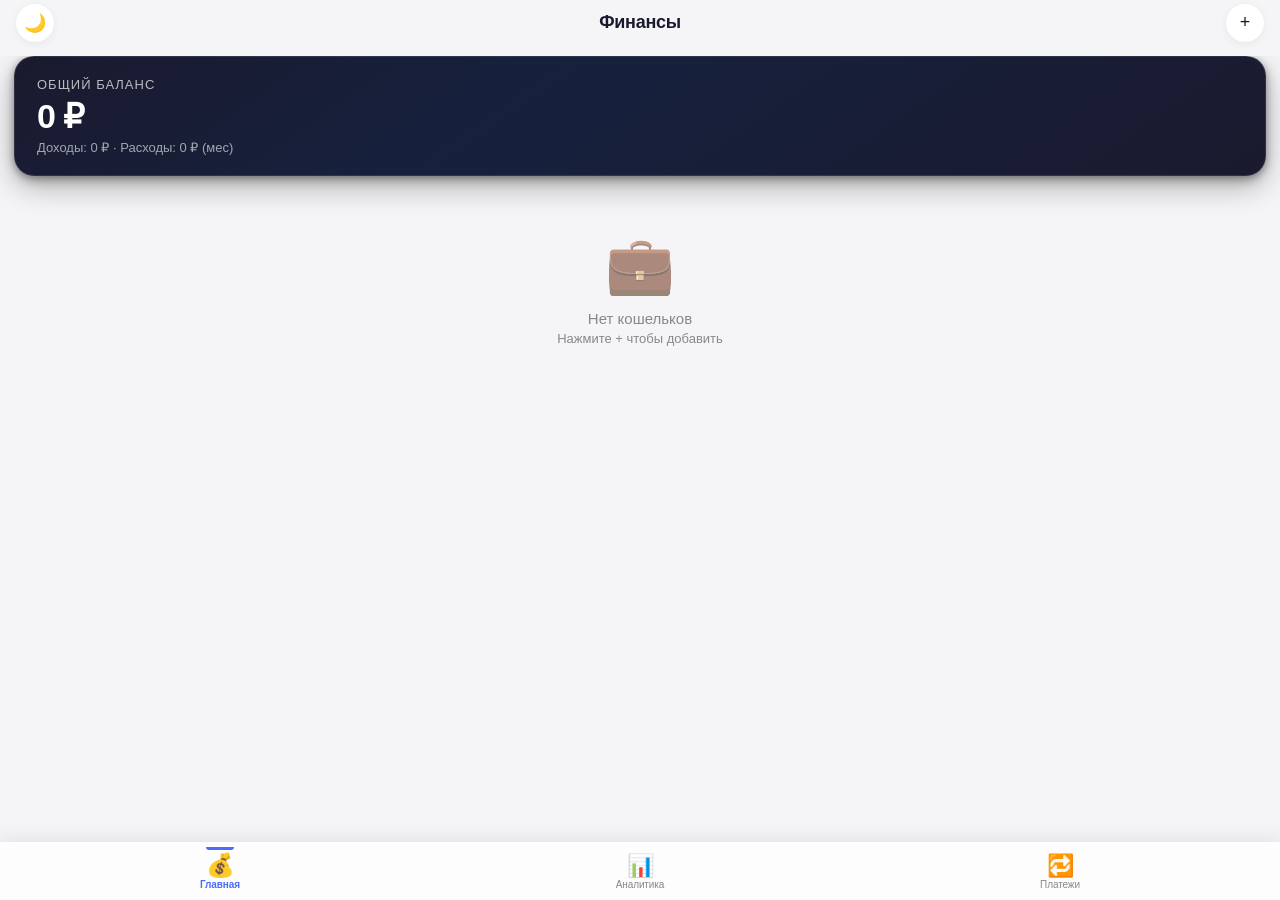
==== commit 08a2dec8: "Update fmt.Println message from 'Hello' to 'Goodbye'" ====
--- a/index.html
+++ b/index.html
@@ -1,1292 +1,1940 @@
 <!DOCTYPE html>
 <html lang="ru">
 <head>
-<meta charset="UTF-8" />
-<meta name="viewport"
-content="width=device-width, initial-scale=1, maximum-scale=1, user-scalable=no, viewport-fit=cover">
-
-<title>Финансы</title>
-
-<meta name="theme-color" content="#111111">
-<meta name="apple-mobile-web-app-capable" content="yes">
-<meta name="apple-mobile-web-app-status-bar-style" content="black-translucent">
-<meta name="apple-mobile-web-app-title" content="Финансы">
-
-<style>
-:root{
-  --bg:#f4f5f7;
-  --card:#fff;
-  --text:#111;
-  --muted:#777;
-  --primary:#111;
-  --green:#1fbf75;
-  --red:#ff5b5b;
-  --blue:#4c8dff;
-  --border:rgba(0,0,0,.08);
-  --shadow:0 10px 30px rgba(0,0,0,.08);
-}
-
-body.dark{
-  --bg:#0f1115;
-  --card:#191c22;
-  --text:#fff;
-  --muted:#9aa0aa;
-  --primary:#fff;
-  --border:rgba(255,255,255,.08);
-  --shadow:0 10px 30px rgba(0,0,0,.35);
-}
-
-*{
-  box-sizing:border-box;
-  -webkit-tap-highlight-color:transparent;
-}
-
-html,body{
-  margin:0;
-  padding:0;
-  overflow:hidden;
-  width:100%;
-  height:100%;
-  position:fixed;
-  background:var(--bg);
-  color:var(--text);
-  font-family:-apple-system,BlinkMacSystemFont,sans-serif;
-}
-
-body{
-  transition:.25s;
-}
-
-.app{
-  height:100vh;
-  display:flex;
-  flex-direction:column;
-  padding-top:env(safe-area-inset-top);
-  padding-bottom:env(safe-area-inset-bottom);
-}
-
-.screen{
-  flex:1;
-  overflow-y:auto;
-  padding:18px;
-  padding-bottom:120px;
-  opacity:0;
-  transform:translateX(20px);
-  transition:opacity .25s ease, transform .25s ease;
-  display:none;
-}
-
-.screen.active{
-  display:block;
-  opacity:1;
-  transform:translateX(0);
-}
-
-.header{
-  display:flex;
-  justify-content:center;
-  align-items:center;
-  position:relative;
-  margin-bottom:18px;
-}
-
-.header h1{
-  margin:0;
-  font-size:24px;
-  font-weight:800;
-}
-
-.left-actions{
-  position:absolute;
-  left:0;
-}
-
-.right-actions{
-  position:absolute;
-  right:0;
-}
-
-.icon-btn{
-  width:42px;
-  height:42px;
-  border:none;
-  border-radius:14px;
-  background:var(--card);
-  color:var(--text);
-  font-size:18px;
-  box-shadow:var(--shadow);
-}
-
-.card{
-  background:var(--card);
-  border-radius:20px;
-  padding:18px;
-  box-shadow:var(--shadow);
-  border:1px solid var(--border);
-}
-
-.balance-card{
-  margin-bottom:16px;
-}
-
-.balance-value{
-  font-size:34px;
-  font-weight:800;
-  margin-top:10px;
-}
-
-.balance-label{
-  color:var(--muted);
-  font-size:14px;
-}
-
-.stats{
-  display:grid;
-  grid-template-columns:repeat(3,1fr);
-  gap:10px;
-  margin-bottom:16px;
-}
-
-.stat{
-  background:var(--card);
-  border-radius:18px;
-  padding:14px;
-  box-shadow:var(--shadow);
-  border:1px solid var(--border);
-}
-
-.stat small{
-  display:block;
-  color:var(--muted);
-  margin-bottom:8px;
-}
-
-.form{
-  background:var(--card);
-  border-radius:20px;
-  padding:16px;
-  margin-bottom:16px;
-  box-shadow:var(--shadow);
-  border:1px solid var(--border);
-}
-
-.segment{
-  display:flex;
-  background:rgba(127,127,127,.12);
-  padding:4px;
-  border-radius:16px;
-  margin-bottom:12px;
-}
-
-.segment button{
-  flex:1;
-  border:none;
-  background:transparent;
-  color:var(--text);
-  border-radius:12px;
-  padding:10px;
-  font-weight:700;
-}
-
-.segment button.active{
-  background:var(--card);
-  box-shadow:var(--shadow);
-}
-
-.input,select{
-  width:100%;
-  border:none;
-  background:rgba(127,127,127,.1);
-  color:var(--text);
-  padding:14px;
-  border-radius:14px;
-  margin-bottom:10px;
-  font-size:16px;
-}
-
-.add-btn{
-  width:100%;
-  border:none;
-  border-radius:16px;
-  padding:16px;
-  font-size:24px;
-  font-weight:800;
-  background:var(--primary);
-  color:var(--bg);
-}
-
-.day-group{
-  margin-bottom:18px;
-}
-
-.day-title{
-  margin-bottom:10px;
-  font-weight:800;
-  color:var(--muted);
-}
-
-.transaction{
-  display:flex;
-  align-items:center;
-  gap:12px;
-  background:var(--card);
-  padding:14px;
-  border-radius:18px;
-  margin-bottom:10px;
-  box-shadow:var(--shadow);
-  border:1px solid var(--border);
-  animation:fadeIn .22s ease;
-}
-
-@keyframes fadeIn{
-  from{
-    opacity:0;
-    transform:translateY(10px) scale(.98);
-  }
-  to{
-    opacity:1;
-    transform:translateY(0) scale(1);
-  }
-}
-
-.emoji{
-  font-size:24px;
-}
-
-.info{
-  flex:1;
-}
-
-.comment{
-  font-weight:700;
-}
-
-.time{
-  font-size:13px;
-  color:var(--muted);
-}
-
-.amount{
-  font-weight:800;
-}
-
-.amount.income{color:var(--green);}
-.amount.expense{color:var(--red);}
-.amount.asset{color:var(--blue);}
-
-.delete-btn{
-  border:none;
-  background:transparent;
-  font-size:18px;
-}
-
-.bottom-nav{
-  position:fixed;
-  left:18px;
-  right:18px;
-  bottom:calc(14px + env(safe-area-inset-bottom));
-  background:var(--card);
-  border-radius:24px;
-  display:grid;
-  grid-template-columns:repeat(3,1fr);
-  padding:10px;
-  box-shadow:var(--shadow);
-  border:1px solid var(--border);
-}
-
-.nav-btn{
-  border:none;
-  background:transparent;
-  color:var(--muted);
-  border-radius:18px;
-  padding:10px;
-  font-weight:700;
-}
-
-.nav-btn.active{
-  background:rgba(127,127,127,.12);
-  color:var(--text);
-}
-
-.modal{
-  position:fixed;
-  inset:0;
-  background:rgba(0,0,0,.45);
-  display:none;
-  align-items:flex-end;
-  z-index:100;
-}
-
-.modal.active{
-  display:flex;
-}
-
-.modal-content{
-  width:100%;
-  background:var(--bg);
-  border-radius:28px 28px 0 0;
-  padding:20px;
-  max-height:88vh;
-  overflow-y:auto;
-}
-
-.cat-item,
-.payment-item,
-.history-item{
-  background:var(--card);
-  border-radius:18px;
-  padding:14px;
-  margin-bottom:10px;
-  box-shadow:var(--shadow);
-  border:1px solid var(--border);
-}
-
-.payment-top,
-.history-top{
-  display:flex;
-  justify-content:space-between;
-  margin-bottom:6px;
-}
-
-.status{
-  color:var(--muted);
-  font-size:13px;
-}
-
-button{
-  cursor:pointer;
-  transition:transform .12s ease;
-}
-
-button:active{
-  transform:scale(.97);
-}
-
-canvas{
-  width:100%;
-}
-</style>
+    <meta charset="UTF-8">
+    <meta name="viewport" content="width=device-width,initial-scale=1.0,maximum-scale=1.0,user-scalable=no,viewport-fit=cover">
+    <meta name="apple-mobile-web-app-capable" content="yes">
+    <meta name="apple-mobile-web-app-status-bar-style" content="black-translucent">
+    <meta name="theme-color" content="#1a1a2e">
+    <meta name="apple-mobile-web-app-title" content="Финансы">
+    <title>Финансы</title>
+    <style>
+        :root {
+            --bg: #f5f5f7;
+            --surface: #ffffff;
+            --surface2: #f0f0f5;
+            --text: #1a1a2e;
+            --text2: #555;
+            --text3: #888;
+            --accent: #4a6cf7;
+            --accent2: #6c5ce7;
+            --danger: #e74c3c;
+            --success: #2ecc71;
+            --warning: #f39c12;
+            --border: rgba(0, 0, 0, 0.08);
+            --shadow-sm: 0 2px 8px rgba(0, 0, 0, 0.06);
+            --shadow: 0 8px 32px rgba(0, 0, 0, 0.10);
+            --shadow-lg: 0 16px 48px rgba(0, 0, 0, 0.14);
+            --shadow-3d: 0 2px 4px rgba(0, 0, 0, 0.06), 0 8px 20px rgba(0, 0, 0, 0.10), 0 1px 3px rgba(0, 0, 0, 0.05);
+            --glass: rgba(255, 255, 255, 0.75);
+            --glass-border: rgba(255, 255, 255, 0.5);
+            --card-gradient: linear-gradient(145deg, #ffffff 0%, #f8f9fc 100%);
+            --header-gradient: linear-gradient(180deg, #f5f5f7 0%, #f5f5f7 85%, rgba(245, 245, 247, 0) 100%);
+            --modal-overlay: rgba(0, 0, 0, 0.5);
+            --tab-bg: rgba(255, 255, 255, 0.8);
+            --input-bg: #f5f5f7;
+            --badge-bg: #f0f0f5;
+            --skeleton: #e8e8ed;
+            --invest-color: #6c5ce7;
+            --cash-color: #2ecc71;
+            --card-color: #4a6cf7;
+            --debt-pos-color: #2ecc71;
+            --debt-neg-color: #e74c3c;
+            --radius-sm: 10px;
+            --radius: 16px;
+            --radius-lg: 20px;
+            --radius-xl: 24px;
+            --font: -apple-system, BlinkMacSystemFont, 'SF Pro Display', 'Helvetica Neue', sans-serif;
+            --transition: 0.3s cubic-bezier(0.4, 0, 0.2, 1);
+            --spring: 0.5s cubic-bezier(0.34, 1.56, 0.64, 1);
+            --safe-top: env(safe-area-inset-top, 16px);
+            --safe-bottom: env(safe-area-inset-bottom, 20px);
+            --safe-left: env(safe-area-inset-left, 0px);
+            --safe-right: env(safe-area-inset-right, 0px);
+            --nav-height: 64px;
+            --header-height: 56px;
+        }
+        .dark {
+            --bg: #0d0d1a;
+            --surface: #1a1a2e;
+            --surface2: #222238;
+            --text: #e8e8f0;
+            --text2: #b0b0c0;
+            --text3: #777;
+            --border: rgba(255, 255, 255, 0.08);
+            --shadow-sm: 0 2px 8px rgba(0, 0, 0, 0.3);
+            --shadow: 0 8px 32px rgba(0, 0, 0, 0.4);
+            --shadow-lg: 0 16px 48px rgba(0, 0, 0, 0.5);
+            --shadow-3d: 0 2px 4px rgba(0, 0, 0, 0.25), 0 8px 20px rgba(0, 0, 0, 0.35), 0 1px 3px rgba(0, 0, 0, 0.2);
+            --glass: rgba(30, 30, 50, 0.8);
+            --glass-border: rgba(255, 255, 255, 0.1);
+            --card-gradient: linear-gradient(145deg, #1e1e35 0%, #1a1a2e 100%);
+            --header-gradient: linear-gradient(180deg, #0d0d1a 0%, #0d0d1a 85%, rgba(13, 13, 26, 0) 100%);
+            --modal-overlay: rgba(0, 0, 0, 0.7);
+            --tab-bg: rgba(26, 26, 46, 0.85);
+            --input-bg: #222238;
+            --badge-bg: #222238;
+            --skeleton: #2a2a40;
+        }
+        * {
+            margin: 0;
+            padding: 0;
+            box-sizing: border-box;
+            -webkit-tap-highlight-color: transparent;
+            -webkit-user-select: none;
+            user-select: none;
+            -webkit-font-smoothing: antialiased;
+        }
+        html,
+        body {
+            height: 100%;
+            overflow: hidden;
+            position: fixed;
+            top: 0;
+            left: 0;
+            right: 0;
+            bottom: 0;
+            width: 100%;
+            font-family: var(--font);
+            background: var(--bg);
+            color: var(--text);
+            transition: background var(--transition), color var(--transition);
+        }
+        body {
+            display: flex;
+            flex-direction: column;
+        }
+        input,
+        textarea,
+        select {
+            -webkit-user-select: text;
+            user-select: text;
+            font-family: var(--font);
+        }
+        .app {
+            flex: 1;
+            display: flex;
+            flex-direction: column;
+            height: 100%;
+            overflow: hidden;
+            position: relative;
+        }
+        .pages {
+            flex: 1;
+            position: relative;
+            overflow: hidden;
+        }
+        .page {
+            position: absolute;
+            top: 0;
+            left: 0;
+            right: 0;
+            bottom: 0;
+            display: flex;
+            flex-direction: column;
+            opacity: 0;
+            pointer-events: none;
+            transform: translateY(8px);
+            transition: opacity 0.35s ease, transform 0.35s cubic-bezier(0.4, 0, 0.2, 1);
+            will-change: transform, opacity;
+            padding-bottom: calc(var(--nav-height) + var(--safe-bottom) + 8px);
+        }
+        .page.active {
+            opacity: 1;
+            pointer-events: auto;
+            transform: translateY(0);
+        }
+        .page-header {
+            position: sticky;
+            top: 0;
+            z-index: 10;
+            padding: var(--safe-top) 16px 10px;
+            background: var(--header-gradient);
+            backdrop-filter: blur(20px);
+            -webkit-backdrop-filter: blur(20px);
+            display: flex;
+            align-items: center;
+            justify-content: space-between;
+            min-height: calc(var(--header-height) + var(--safe-top));
+            gap: 12px;
+            flex-shrink: 0;
+            border-bottom: 1px solid transparent;
+            transition: border-color 0.3s;
+        }
+        .page-header.scrolled {
+            border-bottom: 1px solid var(--border);
+        }
+        .page-title {
+            font-size: 18px;
+            font-weight: 700;
+            letter-spacing: -0.3px;
+            flex: 1;
+            text-align: center;
+            white-space: nowrap;
+        }
+        .header-btn {
+            width: 38px;
+            height: 38px;
+            border-radius: 50%;
+            border: none;
+            background: var(--surface);
+            color: var(--text);
+            font-size: 18px;
+            cursor: pointer;
+            display: flex;
+            align-items: center;
+            justify-content: center;
+            box-shadow: var(--shadow-sm);
+            transition: all var(--transition);
+            flex-shrink: 0;
+            position: relative;
+            -webkit-tap-highlight-color: transparent;
+        }
+        .header-btn:active {
+            transform: scale(0.9);
+            box-shadow: var(--shadow);
+        }
+        .page-content {
+            flex: 1;
+            overflow-y: auto;
+            overflow-x: hidden;
+            padding: 0 14px;
+            -webkit-overflow-scrolling: touch;
+            scroll-behavior: smooth;
+            padding-bottom: 8px;
+        }
+        .page-content::-webkit-scrollbar {
+            width: 0;
+        }
+        /* 3D Card */
+        .card-3d {
+            background: var(--card-gradient);
+            border-radius: var(--radius-lg);
+            padding: 18px 20px;
+            box-shadow: var(--shadow-3d);
+            border: 1px solid var(--border);
+            position: relative;
+            transition: all var(--transition);
+            cursor: pointer;
+            transform: perspective(800px) rotateX(1deg) translateY(0);
+            will-change: transform;
+            margin-bottom: 12px;
+        }
+        .card-3d:active {
+            transform: perspective(800px) rotateX(2deg) translateY(-2px) scale(0.985);
+            box-shadow: var(--shadow-lg);
+            transition: transform 0.15s ease, box-shadow 0.15s ease;
+        }
+        .card-3d.summary-card {
+            background: linear-gradient(145deg, #1a1a2e 0%, #16213e 40%, #1a1a2e 100%);
+            color: #fff;
+            border: 1px solid rgba(255, 255, 255, 0.1);
+            box-shadow: 0 4px 12px rgba(0, 0, 0, 0.25), 0 10px 30px rgba(0, 0, 0, 0.3), 0 2px 6px
+                rgba(0, 0, 0, 0.2);
+            transform: perspective(800px) rotateX(1.5deg);
+            margin-bottom: 16px;
+            padding: 20px 22px;
+        }
+        .dark .card-3d.summary-card {
+            box-shadow: 0 4px 12px rgba(0, 0, 0, 0.4), 0 10px 30px rgba(0, 0, 0, 0.5), 0 2px 6px rgba(0, 0, 0, 0.35);
+        }
+        .summary-card .summary-balance {
+            font-size: 34px;
+            font-weight: 800;
+            letter-spacing: -1px;
+            margin: 4px 0;
+        }
+        .summary-card .summary-label {
+            font-size: 13px;
+            opacity: 0.7;
+            text-transform: uppercase;
+            letter-spacing: 1px;
+        }
+        .summary-card .summary-sub {
+            font-size: 13px;
+            opacity: 0.6;
+            margin-top: 2px;
+        }
+        .wallet-card {
+            display: flex;
+            align-items: center;
+            gap: 14px;
+            min-height: 70px;
+        }
+        .wallet-icon {
+            width: 46px;
+            height: 46px;
+            border-radius: var(--radius);
+            display: flex;
+            align-items: center;
+            justify-content: center;
+            font-size: 22px;
+            flex-shrink: 0;
+        }
+        .wallet-icon.invest {
+            background: rgba(108, 92, 231, 0.15);
+            color: var(--invest-color);
+        }
+        .wallet-icon.cash {
+            background: rgba(46, 204, 113, 0.15);
+            color: var(--cash-color);
+        }
+        .wallet-icon.card-type {
+            background: rgba(74, 108, 247, 0.15);
+            color: var(--card-color);
+        }
+        .wallet-icon.debt {
+            background: rgba(46, 204, 113, 0.15);
+            color: var(--debt-pos-color);
+        }
+        .wallet-icon.debt.negative {
+            background: rgba(231, 76, 60, 0.15);
+            color: var(--debt-neg-color);
+        }
+        .wallet-info {
+            flex: 1;
+            min-width: 0;
+        }
+        .wallet-name {
+            font-weight: 600;
+            font-size: 15px;
+            letter-spacing: -0.2px;
+        }
+        .wallet-meta {
+            font-size: 12px;
+            color: var(--text2);
+            margin-top: 2px;
+        }
+        .wallet-balance {
+            font-weight: 700;
+            font-size: 17px;
+            letter-spacing: -0.3px;
+            text-align: right;
+            white-space: nowrap;
+        }
+        /* Tab bar */
+        .tab-bar {
+            position: fixed;
+            bottom: 0;
+            left: 0;
+            right: 0;
+            z-index: 100;
+            display: flex;
+            background: var(--tab-bg);
+            backdrop-filter: blur(24px);
+            -webkit-backdrop-filter: blur(24px);
+            border-top: 1px solid var(--glass-border);
+            padding: 6px 12px calc(var(--safe-bottom) + 4px);
+            gap: 4px;
+            box-shadow: 0 -4px 20px rgba(0, 0, 0, 0.08);
+        }
+        .dark .tab-bar {
+            box-shadow: 0 -4px 20px rgba(0, 0, 0, 0.4);
+        }
+        .tab-item {
+            flex: 1;
+            display: flex;
+            flex-direction: column;
+            align-items: center;
+            justify-content: center;
+            padding: 6px 4px;
+            border-radius: var(--radius);
+            cursor: pointer;
+            transition: all var(--spring);
+            gap: 2px;
+            border: none;
+            background: transparent;
+            color: var(--text3);
+            font-family: var(--font);
+            font-size: 10px;
+            font-weight: 500;
+            position: relative;
+            -webkit-tap-highlight-color: transparent;
+            letter-spacing: -0.1px;
+        }
+        .tab-item.active {
+            color: var(--accent);
+            font-weight: 700;
+        }
+        .tab-item.active::before {
+            content: '';
+            position: absolute;
+            top: -2px;
+            width: 28px;
+            height: 3px;
+            background: var(--accent);
+            border-radius: 0 0 6px 6px;
+            transition: all var(--spring);
+        }
+        .tab-icon {
+            font-size: 22px;
+            transition: transform var(--spring);
+            line-height: 1;
+        }
+        .tab-item:active .tab-icon {
+            transform: scale(0.85);
+        }
+        .tab-item.active .tab-icon {
+            transform: scale(1.05);
+        }
+        /* Modal */
+        .modal-overlay {
+            position: fixed;
+            inset: 0;
+            background: var(--modal-overlay);
+            z-index: 200;
+            display: flex;
+            align-items: flex-end;
+            justify-content: center;
+            opacity: 0;
+            pointer-events: none;
+            transition: opacity 0.3s ease;
+            -webkit-backdrop-filter: blur(4px);
+            backdrop-filter: blur(4px);
+        }
+        .modal-overlay.open {
+            opacity: 1;
+            pointer-events: auto;
+        }
+        .modal-sheet {
+            background: var(--surface);
+            width: 100%;
+            max-width: 500px;
+            max-height: 85vh;
+            border-radius: var(--radius-xl) var(--radius-xl) 0 0;
+            padding: 8px 16px calc(var(--safe-bottom) + 20px);
+            overflow-y: auto;
+            transform: translateY(100%);
+            transition: transform 0.4s cubic-bezier(0.32, 0.72, 0, 1);
+            box-shadow: var(--shadow-lg);
+            display: flex;
+            flex-direction: column;
+            gap: 12px;
+        }
+        .modal-overlay.open .modal-sheet {
+            transform: translateY(0);
+        }
+        .modal-handle {
+            width: 36px;
+            height: 4px;
+            background: var(--border);
+            border-radius: 2px;
+            margin: 6px auto 10px;
+            flex-shrink: 0;
+        }
+        .modal-title {
+            font-size: 17px;
+            font-weight: 700;
+            text-align: center;
+            letter-spacing: -0.3px;
+        }
+        .modal-input {
+            width: 100%;
+            padding: 14px 16px;
+            border-radius: var(--radius);
+            border: 1.5px solid var(--border);
+            background: var(--input-bg);
+            font-size: 16px;
+            color: var(--text);
+            transition: all var(--transition);
+            outline: none;
+        }
+        .modal-input:focus {
+            border-color: var(--accent);
+            box-shadow: 0 0 0 3px rgba(74, 108, 247, 0.15);
+        }
+        .modal-btn {
+            width: 100%;
+            padding: 14px;
+            border-radius: var(--radius);
+            border: none;
+            font-size: 16px;
+            font-weight: 600;
+            cursor: pointer;
+            transition: all var(--transition);
+            font-family: var(--font);
+            letter-spacing: -0.2px;
+        }
+        .modal-btn.primary {
+            background: var(--accent);
+            color: #fff;
+        }
+        .modal-btn.primary:active {
+            background: #3b5de7;
+            transform: scale(0.97);
+        }
+        .modal-btn.danger {
+            background: transparent;
+            color: var(--danger);
+            border: 1.5px solid var(--danger);
+        }
+        .modal-btn.danger:active {
+            background: rgba(231, 76, 60, 0.1);
+            transform: scale(0.97);
+        }
+        .modal-btn.secondary {
+            background: var(--surface2);
+            color: var(--text);
+        }
+        .modal-btn.secondary:active {
+            transform: scale(0.97);
+            opacity: 0.8;
+        }
+        .type-toggle {
+            display: flex;
+            background: var(--surface2);
+            border-radius: var(--radius);
+            padding: 3px;
+            gap: 3px;
+        }
+        .type-toggle button {
+            flex: 1;
+            padding: 10px;
+            border: none;
+            border-radius: calc(var(--radius) - 3px);
+            font-size: 14px;
+            font-weight: 600;
+            cursor: pointer;
+            transition: all var(--spring);
+            background: transparent;
+            color: var(--text2);
+            font-family: var(--font);
+        }
+        .type-toggle button.active-income {
+            background: #2ecc71;
+            color: #fff;
+            box-shadow: 0 2px 8px rgba(46, 204, 113, 0.3);
+        }
+        .type-toggle button.active-expense {
+            background: #e74c3c;
+            color: #fff;
+            box-shadow: 0 2px 8px rgba(231, 76, 60, 0.3);
+        }
+        .category-list {
+            display: flex;
+            flex-wrap: wrap;
+            gap: 8px;
+            max-height: 140px;
+            overflow-y: auto;
+            padding: 4px 0;
+        }
+        .category-chip {
+            padding: 8px 14px;
+            border-radius: 20px;
+            font-size: 13px;
+            font-weight: 500;
+            cursor: pointer;
+            transition: all var(--transition);
+            border: 1.5px solid var(--border);
+            background: var(--surface2);
+            color: var(--text2);
+            display: flex;
+            align-items: center;
+            gap: 6px;
+            white-space: nowrap;
+        }
+        .category-chip.selected {
+            background: var(--accent);
+            color: #fff;
+            border-color: var(--accent);
+            box-shadow: 0 4px 12px rgba(74, 108, 247, 0.25);
+        }
+        .category-chip .del-cat {
+            width: 16px;
+            height: 16px;
+            border-radius: 50%;
+            border: none;
+            background: rgba(0, 0, 0, 0.2);
+            color: inherit;
+            font-size: 10px;
+            cursor: pointer;
+            display: flex;
+            align-items: center;
+            justify-content: center;
+            line-height: 1;
+            padding: 0;
+            opacity: 0.7;
+        }
+        .category-chip .del-cat:active {
+            opacity: 1;
+            background: rgba(0, 0, 0, 0.4);
+        }
+        .add-cat-chip {
+            padding: 8px 12px;
+            border-radius: 20px;
+            font-size: 13px;
+            cursor: pointer;
+            border: 1.5px dashed var(--border);
+            background: transparent;
+            color: var(--text3);
+            display: flex;
+            align-items: center;
+            gap: 4px;
+            font-family: var(--font);
+            transition: all var(--transition);
+        }
+        .add-cat-chip:active {
+            border-color: var(--accent);
+            color: var(--accent);
+        }
+        /* History */
+        .history-group {
+            margin-bottom: 10px;
+        }
+        .history-group-title {
+            font-size: 12px;
+            font-weight: 600;
+            color: var(--text3);
+            text-transform: uppercase;
+            letter-spacing: 1px;
+            padding: 6px 4px;
+            position: sticky;
+            top: 0;
+            background: var(--surface);
+            z-index: 1;
+            border-radius: 6px;
+        }
+        .history-item {
+            display: flex;
+            align-items: center;
+            gap: 12px;
+            padding: 12px 14px;
+            border-radius: var(--radius);
+            background: var(--surface2);
+            margin-bottom: 6px;
+            cursor: pointer;
+            transition: all var(--transition);
+            border: 1px solid transparent;
+        }
+        .history-item:active {
+            border-color: var(--border);
+            transform: scale(0.985);
+            box-shadow: var(--shadow-sm);
+        }
+        .history-icon {
+            width: 36px;
+            height: 36px;
+            border-radius: 10px;
+            display: flex;
+            align-items: center;
+            justify-content: center;
+            font-size: 16px;
+            flex-shrink: 0;
+        }
+        .history-icon.income {
+            background: rgba(46, 204, 113, 0.15);
+            color: #2ecc71;
+        }
+        .history-icon.expense {
+            background: rgba(231, 76, 60, 0.15);
+            color: #e74c3c;
+        }
+        .history-details {
+            flex: 1;
+            min-width: 0;
+        }
+        .history-comment {
+            font-weight: 500;
+            font-size: 14px;
+            letter-spacing: -0.2px;
+        }
+        .history-meta {
+            font-size: 11px;
+            color: var(--text3);
+            margin-top: 1px;
+        }
+        .history-amount {
+            font-weight: 700;
+            font-size: 15px;
+            letter-spacing: -0.3px;
+            white-space: nowrap;
+        }
+        .history-amount.income-amount {
+            color: #2ecc71;
+        }
+        .history-amount.expense-amount {
+            color: #e74c3c;
+        }
+        /* Analytics */
+        .toggle-row {
+            display: flex;
+            background: var(--surface2);
+            border-radius: var(--radius);
+            padding: 3px;
+            gap: 3px;
+            margin-bottom: 16px;
+        }
+        .toggle-row button {
+            flex: 1;
+            padding: 10px;
+            border: none;
+            border-radius: calc(var(--radius) - 3px);
+            font-size: 14px;
+            font-weight: 600;
+            cursor: pointer;
+            transition: all var(--spring);
+            background: transparent;
+            color: var(--text2);
+            font-family: var(--font);
+        }
+        .toggle-row button.active-analytics {
+            background: var(--accent);
+            color: #fff;
+            box-shadow: 0 2px 8px rgba(74, 108, 247, 0.3);
+        }
+        .chart-container {
+            display: flex;
+            justify-content: center;
+            align-items: center;
+            padding: 8px 0 16px;
+        }
+        canvas#pieChart {
+            max-width: 220px;
+            max-height: 220px;
+            width: 100%;
+            height: auto;
+        }
+        .analytics-list {
+            display: flex;
+            flex-direction: column;
+            gap: 8px;
+        }
+        .analytics-row {
+            display: flex;
+            align-items: center;
+            gap: 10px;
+            padding: 10px 12px;
+            border-radius: var(--radius);
+            background: var(--surface2);
+        }
+        .analytics-dot {
+            width: 10px;
+            height: 10px;
+            border-radius: 50%;
+            flex-shrink: 0;
+        }
+        .analytics-name {
+            flex: 1;
+            font-weight: 500;
+            font-size: 14px;
+        }
+        .analytics-pct {
+            font-weight: 600;
+            font-size: 13px;
+            color: var(--text2);
+            margin-right: 8px;
+        }
+        .analytics-sum {
+            font-weight: 700;
+            font-size: 14px;
+        }
+        /* Payments */
+        .payment-item {
+            display: flex;
+            align-items: center;
+            gap: 12px;
+            padding: 14px;
+            border-radius: var(--radius);
+            background: var(--surface2);
+            margin-bottom: 8px;
+            cursor: pointer;
+            transition: all var(--transition);
+            border: 1px solid transparent;
+        }
+        .payment-item:active {
+            border-color: var(--border);
+            transform: scale(0.985);
+        }
+        .payment-status {
+            font-size: 11px;
+            font-weight: 600;
+            padding: 4px 10px;
+            border-radius: 10px;
+            white-space: nowrap;
+        }
+        .payment-status.today {
+            background: rgba(46, 204, 113, 0.2);
+            color: #2ecc71;
+        }
+        .payment-status.tomorrow {
+            background: rgba(243, 156, 18, 0.2);
+            color: #f39c12;
+        }
+        .payment-status.upcoming {
+            background: rgba(74, 108, 247, 0.15);
+            color: #4a6cf7;
+        }
+        .payment-status.overdue {
+            background: rgba(231, 76, 60, 0.2);
+            color: #e74c3c;
+        }
+        /* Empty state */
+        .empty-state {
+            text-align: center;
+            padding: 40px 20px;
+            color: var(--text3);
+        }
+        .empty-state .empty-icon {
+            font-size: 56px;
+            margin-bottom: 12px;
+            opacity: 0.6;
+        }
+        .empty-state p {
+            font-size: 15px;
+            font-weight: 500;
+        }
+        /* Confirm dialog */
+        .confirm-overlay {
+            position: fixed;
+            inset: 0;
+            background: rgba(0, 0, 0, 0.6);
+            z-index: 300;
+            display: flex;
+            align-items: center;
+            justify-content: center;
+            opacity: 0;
+            pointer-events: none;
+            transition: opacity 0.25s ease;
+        }
+        .confirm-overlay.open {
+            opacity: 1;
+            pointer-events: auto;
+        }
+        .confirm-dialog {
+            background: var(--surface);
+            border-radius: var(--radius-xl);
+            padding: 24px 20px;
+            text-align: center;
+            width: 85%;
+            max-width: 320px;
+            box-shadow: var(--shadow-lg);
+            display: flex;
+            flex-direction: column;
+            gap: 12px;
+        }
+        .confirm-dialog p {
+            font-size: 15px;
+            font-weight: 500;
+            line-height: 1.4;
+        }
+        .confirm-btns {
+            display: flex;
+            gap: 10px;
+        }
+        .confirm-btns button {
+            flex: 1;
+            padding: 12px;
+            border-radius: var(--radius);
+            border: none;
+            font-size: 15px;
+            font-weight: 600;
+            cursor: pointer;
+            font-family: var(--font);
+            transition: all var(--transition);
+        }
+        .confirm-btns .btn-cancel {
+            background: var(--surface2);
+            color: var(--text);
+        }
+        .confirm-btns .btn-delete {
+            background: var(--danger);
+            color: #fff;
+        }
+        .confirm-btns button:active {
+            transform: scale(0.94);
+        }
+        @keyframes fadeInUp {
+            from {
+                opacity: 0;
+                transform: translateY(20px);
+            }
+            to {
+                opacity: 1;
+                transform: translateY(0);
+            }
+        }
+        @keyframes pulse {
+            0%,
+            100% {
+                transform: scale(1);
+            }
+            50% {
+                transform: scale(1.04);
+            }
+        }
+        .animate-in {
+            animation: fadeInUp 0.4s cubic-bezier(0.4, 0, 0.2, 1) forwards;
+        }
+        .ripple {
+            position: relative;
+            overflow: hidden;
+        }
+        .ripple::after {
+            content: '';
+            position: absolute;
+            inset: 0;
+            background: radial-gradient(circle, rgba(255, 255, 255, 0.3) 10%, transparent 10%);
+            background-position: center;
+            background-repeat: no-repeat;
+            opacity: 0;
+            transition: opacity 0.4s, transform 0.4s;
+            border-radius: inherit;
+        }
+        .ripple:active::after {
+            opacity: 1;
+            transform: scale(8);
+            transition: opacity 0.15s, transform 0.4s;
+        }
+    </style>
 </head>
-
 <body>
-
-<div class="app">
-
-<section class="screen active" id="homeScreen">
-
-<div class="header">
-
-<div class="left-actions">
-<button class="icon-btn" id="themeBtn">🌙</button>
-</div>
-
-<h1>Финансы</h1>
-
-<div class="right-actions">
-<button class="icon-btn" id="settingsBtn">⚙️</button>
-</div>
-
-</div>
-
-<div class="card balance-card" id="balanceCard">
-<div class="balance-label">Общий баланс</div>
-<div class="balance-value" id="balanceValue">₽0</div>
-</div>
-
-<div class="stats">
-<div class="stat">
-<small>Доходы</small>
-<strong id="incomeMonth">₽0</strong>
-</div>
-
-<div class="stat">
-<small>Расходы</small>
-<strong id="expenseMonth">₽0</strong>
-</div>
-
-<div class="stat">
-<small>Активы</small>
-<strong id="assetsValue">₽0</strong>
-</div>
-</div>
-
-<div class="form">
-
-<div class="segment">
-<button class="type-btn active" data-type="income">💸 Доход</button>
-<button class="type-btn" data-type="expense">🛒 Расход</button>
-<button class="type-btn" data-type="asset">🏠 Актив</button>
-</div>
-
-<input class="input" type="number" id="amountInput" placeholder="Сумма">
-<input class="input" type="text" id="commentInput" placeholder="Комментарий">
-
-<select id="categorySelect"></select>
-
-<button class="add-btn" id="addBtn">+</button>
-
-</div>
-
-<div id="transactions"></div>
-
-</section>
-
-<section class="screen" id="historyScreen">
-
-<div class="header">
-<h1>История баланса</h1>
-</div>
-
-<div class="card" style="margin-bottom:16px;">
-<canvas id="expenseChart" width="360" height="240"></canvas>
-</div>
-
-<div id="balanceHistory"></div>
-
-</section>
-
-<section class="screen" id="paymentsScreen">
-
-<div class="header">
-<h1>Регулярные платежи</h1>
-</div>
-
-<div class="form">
-
-<input class="input" type="text" id="paymentName" placeholder="Название">
-
-<input class="input" type="number" id="paymentAmount" placeholder="Сумма">
-
-<input class="input" type="date" id="paymentDate">
-
-<button class="add-btn" id="addPaymentBtn">+</button>
-
-</div>
-
-<div id="paymentsList"></div>
-
-</section>
-
-<div class="bottom-nav">
-
-<button class="nav-btn active" data-screen="homeScreen">
-💰<br>Главная
-</button>
-
-<button class="nav-btn" data-screen="historyScreen">
-📊<br>История
-</button>
-
-<button class="nav-btn" data-screen="paymentsScreen">
-🔁<br>Платежи
-</button>
-
-</div>
-
-</div>
-
-<div class="modal" id="categoriesModal">
-<div class="modal-content">
-
-<h2>Категории</h2>
-
-<div class="segment">
-<button class="cat-type active" data-cat="income">💸 Доходы</button>
-<button class="cat-type" data-cat="expense">🛒 Расходы</button>
-<button class="cat-type" data-cat="asset">🏠 Активы</button>
-</div>
-
-<div style="display:flex; gap:10px; margin-bottom:14px;">
-<input class="input" id="newCategory" placeholder="Новая категория" style="margin:0;">
-<button class="icon-btn" id="addCategoryBtn">+</button>
-</div>
-
-<div id="categoriesList"></div>
-
-</div>
-</div>
-
-<script>
-const PREFIX='finance_pwa_';
-
-const defaults={
-income:[
-{name:'Зарплата',emoji:'💼'},
-{name:'Фриланс',emoji:'💻'},
-{name:'Подарки',emoji:'🎁'},
-{name:'Кэшбек',emoji:'💳'},
-{name:'Другое',emoji:'✨'}
-],
-expense:[
-{name:'Продукты',emoji:'🛒'},
-{name:'Транспорт',emoji:'🚕'},
-{name:'Кафе',emoji:'☕'},
-{name:'Развлечения',emoji:'🎮'},
-{name:'Здоровье',emoji:'💊'},
-{name:'Одежда',emoji:'👕'},
-{name:'Дом',emoji:'🏠'},
-{name:'Другое',emoji:'✨'}
-],
-asset:[
-{name:'Недвижимость',emoji:'🏢'},
-{name:'Автомобиль',emoji:'🚗'},
-{name:'Инвестиции',emoji:'📈'},
-{name:'Накопления',emoji:'🏦'},
-{name:'Другое',emoji:'✨'}
-]
-};
-
-let operations=load('operations',[]);
-let categories=load('categories',defaults);
-let payments=load('payments',[]);
-let theme=load('theme','light');
-
-let currentType='income';
-let currentCategoryType='income';
-
-if(theme==='dark') document.body.classList.add('dark');
-
-function save(key,val){
-localStorage.setItem(PREFIX+key,JSON.stringify(val));
-}
-
-function load(key,fallback){
-try{
-return JSON.parse(localStorage.getItem(PREFIX+key)) ?? fallback;
-}catch{
-return fallback;
-}
-}
-
-function formatMoney(v){
-return '₽'+Number(v||0).toLocaleString('ru-RU');
-}
-
-function playSound(){
-const ctx=new(window.AudioContext||window.webkitAudioContext)();
-const osc=ctx.createOscillator();
-const gain=ctx.createGain();
-
-osc.type='sine';
-osc.frequency.value=880;
-gain.gain.value=.015;
-
-osc.connect(gain);
-gain.connect(ctx.destination);
-
-osc.start();
-
-gain.gain.exponentialRampToValueAtTime(
-0.0001,
-ctx.currentTime+.12
-);
-
-osc.stop(ctx.currentTime+.12);
-}
-
-function getBalance(){
-return operations.reduce((a,o)=>{
-if(o.type==='expense') return a-o.amount;
-return a+o.amount;
-},0);
-}
-
-function monthSum(type){
-const now=new Date();
-
-return operations
-.filter(o=>{
-const d=new Date(o.date);
-return o.type===type &&
-d.getMonth()===now.getMonth() &&
-d.getFullYear()===now.getFullYear();
-})
-.reduce((s,o)=>s+o.amount,0);
-}
-
-function assets(){
-return operations
-.filter(o=>o.type==='asset')
-.reduce((s,o)=>s+o.amount,0);
-}
-
-function updateStats(){
-balanceValue.textContent=formatMoney(getBalance());
-incomeMonth.textContent=formatMoney(monthSum('income'));
-expenseMonth.textContent=formatMoney(monthSum('expense'));
-assetsValue.textContent=formatMoney(assets());
-}
-
-function renderCategoriesSelect(){
-categorySelect.innerHTML='';
-
-categories[currentType].forEach(c=>{
-const opt=document.createElement('option');
-opt.value=c.name;
-opt.textContent=`${c.emoji} ${c.name}`;
-categorySelect.appendChild(opt);
-});
-}
-
-function formatDay(date){
-const d=new Date(date);
-const t=new Date();
-
-const y=new Date();
-y.setDate(t.getDate()-1);
-
-const same=(a,b)=>
-a.getDate()===b.getDate() &&
-a.getMonth()===b.getMonth() &&
-a.getFullYear()===b.getFullYear();
-
-if(same(d,t)) return 'Сегодня';
-if(same(d,y)) return 'Вчера';
-
-return d.toLocaleDateString('ru-RU',{
-day:'numeric',
-month:'long'
-});
-}
-
-function renderTransactions(){
-
-transactions.innerHTML='';
-
-const grouped={};
-
-[...operations]
-.sort((a,b)=>new Date(b.date)-new Date(a.date))
-.forEach(op=>{
-const key=new Date(op.date).toDateString();
-grouped[key] ??= [];
-grouped[key].push(op);
-});
-
-Object.keys(grouped).forEach(key=>{
-
-const group=document.createElement('div');
-group.className='day-group';
-
-const title=document.createElement('div');
-title.className='day-title';
-title.textContent=formatDay(grouped[key][0].date);
-
-group.appendChild(title);
-
-grouped[key].forEach(op=>{
-
-const item=document.createElement('div');
-item.className='transaction';
-
-item.innerHTML=`
-<div class="emoji">${op.emoji}</div>
-
-<div class="info">
-<div class="comment">${op.comment || op.category}</div>
-<div class="time">
-${new Date(op.date).toLocaleTimeString('ru-RU',{
-hour:'2-digit',
-minute:'2-digit'
-})}
-</div>
-</div>
-
-<div class="amount ${op.type}">
-${op.type==='expense'?'-':'+'}
-${formatMoney(op.amount).replace('₽','')}
-</div>
-
-<button class="delete-btn">🗑️</button>
-`;
-
-item.querySelector('.delete-btn').onclick=()=>{
-
-if(confirm('Удалить операцию?')){
-operations=operations.filter(x=>x.id!==op.id);
-save('operations',operations);
-renderAll();
-}
-
-};
-
-item.querySelector('.info').onclick=()=>{
-
-const amount=prompt('Новая сумма',op.amount);
-
-if(!amount || Number(amount)<=0) return;
-
-const comment=prompt(
-'Комментарий',
-op.comment || ''
-);
-
-op.amount=Number(amount);
-op.comment=comment || '';
-
-save('operations',operations);
-
-renderAll();
-};
-
-group.appendChild(item);
-
-});
-
-transactions.appendChild(group);
-
-});
-
-}
-
-function renderHistory(){
-
-balanceHistory.innerHTML='';
-
-const sorted=[...operations]
-.sort((a,b)=>new Date(a.date)-new Date(b.date));
-
-let balance=0;
-
-const daily={};
-
-sorted.forEach(op=>{
-
-if(op.type==='expense') balance-=op.amount;
-else balance+=op.amount;
-
-daily[
-new Date(op.date).toLocaleDateString('ru-RU')
-]=balance;
-
-});
-
-Object.entries(daily)
-.reverse()
-.forEach(([date,val])=>{
-
-const item=document.createElement('div');
-
-item.className='history-item';
-
-item.innerHTML=`
-<div class="history-top">
-<strong>${date}</strong>
-<strong>${formatMoney(val)}</strong>
-</div>
-<div class="status">
-Баланс на конец дня
-</div>
-`;
-
-balanceHistory.appendChild(item);
-
-});
-
-}
-
-function renderExpenseChart(){
-
-const canvas=document.getElementById('expenseChart');
-const ctx=canvas.getContext('2d');
-
-ctx.clearRect(0,0,canvas.width,canvas.height);
-
-const now=new Date();
-
-const expenses=operations.filter(op=>{
-const d=new Date(op.date);
-
-return op.type==='expense' &&
-d.getMonth()===now.getMonth() &&
-d.getFullYear()===now.getFullYear();
-});
-
-const grouped={};
-
-expenses.forEach(op=>{
-grouped[op.category]=(grouped[op.category]||0)+op.amount;
-});
-
-const values=Object.values(grouped);
-const labels=Object.keys(grouped);
-
-if(!values.length){
-
-ctx.font='16px sans-serif';
-ctx.fillStyle='#888';
-ctx.fillText('Нет расходов за месяц',40,120);
-
-return;
-}
-
-const total=values.reduce((a,b)=>a+b,0);
-
-const colors=[
-'#ff6384',
-'#36a2eb',
-'#ffce56',
-'#4bc0c0',
-'#9966ff',
-'#ff9f40',
-'#8bc34a',
-'#607d8b'
-];
-
-let start=0;
-
-values.forEach((value,i)=>{
-
-const slice=(value/total)*Math.PI*2;
-
-ctx.beginPath();
-ctx.moveTo(120,120);
-
-ctx.arc(
-120,
-120,
-90,
-start,
-start+slice
-);
-
-ctx.closePath();
-
-ctx.fillStyle=colors[i%colors.length];
-
-ctx.fill();
-
-start+=slice;
-
-});
-
-let y=20;
-
-labels.forEach((label,i)=>{
-
-ctx.fillStyle=colors[i%colors.length];
-
-ctx.fillRect(250,y,14,14);
-
-ctx.fillStyle=getComputedStyle(document.body)
-.getPropertyValue('--text');
-
-ctx.font='13px sans-serif';
-
-ctx.fillText(label,272,y+12);
-
-y+=24;
-
-});
-
-}
-
-function paymentStatus(date){
-
-const today=new Date();
-today.setHours(0,0,0,0);
-
-const target=new Date(date);
-target.setHours(0,0,0,0);
-
-const diff=Math.ceil(
-(target-today)/86400000
-);
-
-if(diff<0) return 'просрочено';
-if(diff===0) return 'сегодня';
-if(diff===1) return 'завтра';
-
-return `через ${diff} дн.`;
-}
-
-function renderPayments(){
-
-paymentsList.innerHTML='';
-
-[...payments]
-.sort((a,b)=>new Date(a.date)-new Date(b.date))
-.forEach(p=>{
-
-const item=document.createElement('div');
-
-item.className='payment-item';
-
-item.innerHTML=`
-<div class="payment-top">
-<strong>${p.name}</strong>
-<strong>${formatMoney(p.amount)}</strong>
-</div>
-
-<div class="payment-top">
-<span class="status">${p.date}</span>
-<span class="status">${paymentStatus(p.date)}</span>
-</div>
-
-<button class="delete-btn">🗑️</button>
-`;
-
-item.querySelector('button').onclick=()=>{
-
-payments=payments.filter(x=>x.id!==p.id);
-
-save('payments',payments);
-
-renderPayments();
-
-};
-
-paymentsList.appendChild(item);
-
-});
-
-}
-
-function renderCategories(){
-
-categoriesList.innerHTML='';
-
-categories[currentCategoryType]
-.forEach((cat,index)=>{
-
-const item=document.createElement('div');
-
-item.className='cat-item';
-
-item.innerHTML=`
-<div>${cat.emoji} ${cat.name}</div>
-<button class="delete-btn">❌</button>
-`;
-
-item.querySelector('button').onclick=()=>{
-
-if(categories[currentCategoryType].length<=1){
-alert('Минимум 1 категория');
-return;
-}
-
-categories[currentCategoryType].splice(index,1);
-
-save('categories',categories);
-
-renderCategories();
-renderCategoriesSelect();
-
-};
-
-categoriesList.appendChild(item);
-
-});
-
-}
-
-function renderAll(){
-
-updateStats();
-renderTransactions();
-renderHistory();
-renderExpenseChart();
-renderPayments();
-renderCategories();
-renderCategoriesSelect();
-
-}
-
-document.querySelectorAll('.nav-btn').forEach(btn=>{
-
-btn.onclick=()=>{
-
-document.querySelectorAll('.nav-btn')
-.forEach(x=>x.classList.remove('active'));
-
-document.querySelectorAll('.screen')
-.forEach(x=>x.classList.remove('active'));
-
-btn.classList.add('active');
-
-document
-.getElementById(btn.dataset.screen)
-.classList.add('active');
-
-};
-
-});
-
-document.querySelectorAll('.type-btn').forEach(btn=>{
-
-btn.onclick=()=>{
-
-document.querySelectorAll('.type-btn')
-.forEach(x=>x.classList.remove('active'));
-
-btn.classList.add('active');
-
-currentType=btn.dataset.type;
-
-renderCategoriesSelect();
-
-};
-
-});
-
-addBtn.onclick=()=>{
-
-const amount=Number(amountInput.value);
-
-if(!amount || amount<=0){
-alert('Введите сумму');
-return;
-}
-
-const category=categorySelect.value;
-
-const cat=categories[currentType]
-.find(x=>x.name===category);
-
-operations.unshift({
-
-id:Date.now(),
-
-type:currentType,
-
-amount,
-
-comment:commentInput.value.trim(),
-
-category,
-
-emoji:cat?.emoji || '✨',
-
-date:new Date().toISOString()
-
-});
-
-save('operations',operations);
-
-amountInput.value='';
-commentInput.value='';
-
-playSound();
-
-renderAll();
-
-};
-
-themeBtn.onclick=()=>{
-
-document.body.classList.toggle('dark');
-
-save(
-'theme',
-document.body.classList.contains('dark')
-?'dark'
-:'light'
-);
-
-themeBtn.textContent=
-document.body.classList.contains('dark')
-?'☀️'
-:'🌙';
-
-renderExpenseChart();
-
-};
-
-settingsBtn.onclick=()=>{
-categoriesModal.classList.add('active');
-};
-
-document.querySelectorAll('.modal').forEach(m=>{
-
-m.onclick=e=>{
-if(e.target===m)
-m.classList.remove('active');
-};
-
-});
-
-document.querySelectorAll('.cat-type').forEach(btn=>{
-
-btn.onclick=()=>{
-
-document.querySelectorAll('.cat-type')
-.forEach(x=>x.classList.remove('active'));
-
-btn.classList.add('active');
-
-currentCategoryType=btn.dataset.cat;
-
-renderCategories();
-
-};
-
-});
-
-addCategoryBtn.onclick=()=>{
-
-const val=newCategory.value.trim();
-
-if(!val) return;
-
-categories[currentCategoryType].push({
-name:val,
-emoji:'✨'
-});
-
-save('categories',categories);
-
-newCategory.value='';
-
-renderCategories();
-renderCategoriesSelect();
-
-};
-
-addPaymentBtn.onclick=()=>{
-
-const name=paymentName.value.trim();
-const amount=Number(paymentAmount.value);
-const date=paymentDate.value;
-
-if(!name || !amount || amount<=0 || !date){
-alert('Заполните все поля');
-return;
-}
-
-payments.push({
-id:Date.now(),
-name,
-amount,
-date
-});
-
-save('payments',payments);
-
-paymentName.value='';
-paymentAmount.value='';
-paymentDate.value='';
-
-renderPayments();
-
-};
-
-function createPWA(){
-
-const canvas=document.createElement('canvas');
-
-canvas.width=180;
-canvas.height=180;
-
-const ctx=canvas.getContext('2d');
-
-const gradient=ctx.createLinearGradient(
-0,0,180,180
-);
-
-gradient.addColorStop(0,'#777');
-gradient.addColorStop(1,'#000');
-
-ctx.fillStyle=gradient;
-
-ctx.beginPath();
-ctx.roundRect(0,0,180,180,40);
-ctx.fill();
-
-ctx.fillStyle='#fff';
-
-ctx.font='bold 100px sans-serif';
-
-ctx.textAlign='center';
-ctx.textBaseline='middle';
-
-ctx.fillText('₽',90,96);
-
-const icon=canvas.toDataURL();
-
-const manifest={
-name:'Финансы',
-short_name:'Финансы',
-display:'standalone',
-background_color:'#111',
-theme_color:'#111',
-start_url:'./',
-icons:[{
-src:icon,
-sizes:'180x180',
-type:'image/png'
-}],
-shortcuts:[
-{
-name:'Добавить расход',
-short_name:'Расход',
-url:'./?action=expense'
-},
-{
-name:'Баланс',
-short_name:'Баланс',
-url:'./?action=balance'
-}
-]
-};
-
-const blob=new Blob(
-[JSON.stringify(manifest)],
-{type:'application/json'}
-);
-
-const url=URL.createObjectURL(blob);
-
-const link=document.createElement('link');
-
-link.rel='manifest';
-link.href=url;
-
-document.head.appendChild(link);
-
-const apple=document.createElement('link');
-apple.rel='apple-touch-icon';
-apple.href=icon;
-
-document.head.appendChild(apple);
-
-}
-
-function registerSW(){
-
-if(!('serviceWorker' in navigator)) return;
-
-const sw=`
-const CACHE='finance-v1';
-
-self.addEventListener('install',e=>{
-e.waitUntil(
-caches.open(CACHE).then(c=>c.addAll(['./']))
-);
-});
-
-self.addEventListener('fetch',e=>{
-e.respondWith(
-caches.match(e.request)
-.then(r=>r || fetch(e.request))
-);
-});
-`;
-
-const blob=new Blob(
-[sw],
-{type:'text/javascript'}
-);
-
-navigator.serviceWorker.register(
-URL.createObjectURL(blob)
-);
-
-}
-
-createPWA();
-registerSW();
-renderAll();
-</script>
-
+    <div class="app" id="app">
+        <div class="pages" id="pages">
+            <!-- Главная -->
+            <div class="page active" id="page-home" data-page="home">
+                <div class="page-header" id="header-home">
+                    <button class="header-btn ripple" id="btn-theme" aria-label="Тема">🌙</button>
+                    <span class="page-title">Финансы</span>
+                    <button class="header-btn ripple" id="btn-add-wallet" aria-label="Добавить кошелёк">+</button>
+                </div>
+                <div class="page-content" id="content-home"></div>
+            </div>
+            <!-- Аналитика -->
+            <div class="page" id="page-analytics" data-page="analytics">
+                <div class="page-header" id="header-analytics">
+                    <span style="width:38px;flex-shrink:0;"></span>
+                    <span class="page-title">Аналитика</span>
+                    <span style="width:38px;flex-shrink:0;"></span>
+                </div>
+                <div class="page-content" id="content-analytics"></div>
+            </div>
+            <!-- Платежи -->
+            <div class="page" id="page-payments" data-page="payments">
+                <div class="page-header" id="header-payments">
+                    <span style="width:38px;flex-shrink:0;"></span>
+                    <span class="page-title">Платежи</span>
+                    <button class="header-btn ripple" id="btn-add-payment" aria-label="Добавить платёж">+</button>
+                </div>
+                <div class="page-content" id="content-payments"></div>
+            </div>
+        </div>
+        <!-- Tab Bar -->
+        <nav class="tab-bar" id="tab-bar">
+            <button class="tab-item active" data-tab="home">
+                <span class="tab-icon">💰</span> Главная
+            </button>
+            <button class="tab-item" data-tab="analytics">
+                <span class="tab-icon">📊</span> Аналитика
+            </button>
+            <button class="tab-item" data-tab="payments">
+                <span class="tab-icon">🔁</span> Платежи
+            </button>
+        </nav>
+    </div>
+    <!-- Модальное окно -->
+    <div class="modal-overlay" id="modal-overlay">
+        <div class="modal-sheet" id="modal-sheet"></div>
+    </div>
+    <!-- Подтверждение удаления -->
+    <div class="confirm-overlay" id="confirm-overlay">
+        <div class="confirm-dialog">
+            <p id="confirm-text">Удалить операцию?</p>
+            <div class="confirm-btns">
+                <button class="btn-cancel" id="confirm-cancel">Отмена</button>
+                <button class="btn-delete" id="confirm-delete">Удалить</button>
+            </div>
+        </div>
+    </div>
+    <canvas id="iconCanvas" style="display:none;" width="192" height="192"></canvas>
+    <script>
+        (function() {
+            // ============ КОНСТАНТЫ ============
+            const STORAGE_KEYS = {
+                wallets: 'finance_wallets',
+                operations: 'finance_operations',
+                categories: 'finance_categories',
+                payments: 'finance_payments',
+                theme: 'finance_theme',
+            };
+            const DEFAULT_CATEGORIES = {
+                income: ['Зарплата', 'Фриланс', 'Подарки', 'Другое'],
+                expense: ['Продукты', 'Транспорт', 'Кафе', 'Развлечения', 'Здоровье', 'Одежда', 'Дом', 'Другое'],
+            };
+            const CATEGORY_COLORS = [
+                '#4a6cf7', '#6c5ce7', '#2ecc71', '#f39c12', '#e74c3c', '#1abc9c',
+                '#9b59b6', '#3498db', '#e67e22', '#00bcd4', '#ff6b6b', '#48dbfb',
+                '#ff9ff3', '#54a0ff', '#5f27cd', '#01a3a4'
+            ];
+            const WALLET_TYPES = {
+                invest: { icon: '📈', label: 'Инвестиции', color: 'invest', metaKey: 'monthlyIncome' },
+                cash: { icon: '💵', label: 'Наличные', color: 'cash', metaKey: null },
+                card: { icon: '💳', label: 'Карта', color: 'card-type', metaKey: null },
+                debt: { icon: '🤝', label: 'Долг', color: 'debt', metaKey: null },
+            };
+
+            // ============ УТИЛИТЫ ============
+            function $(sel, ctx = document) { return ctx.querySelector(sel); }
+
+            function $$(sel, ctx = document) { return Array.from(ctx.querySelectorAll(sel)); }
+
+            function fmt(n) {
+                if (n === null || n === undefined || isNaN(n)) return '0 ₽';
+                const neg = n < 0;
+                const abs = Math.abs(n);
+                const parts = abs.toFixed(0).split('.');
+                const intPart = parts[0].replace(/\B(?=(\d{3})+(?!\d))/g, ' ');
+                const result = intPart + ' ₽';
+                return neg ? '−' + result : result;
+            }
+
+            function fmtShort(n) {
+                if (Math.abs(n) >= 1e6) return (n / 1e6).toFixed(1) + 'M ₽';
+                if (Math.abs(n) >= 1e3) return (n / 1e3).toFixed(1) + 'K ₽';
+                return fmt(n);
+            }
+
+            function uid() { return Date.now().toString(36) + Math.random().toString(36).slice(2, 8); }
+
+            function todayStr() { return new Date().toISOString().split('T')[0]; }
+
+            function formatDate(isoStr) {
+                const d = new Date(isoStr);
+                const now = new Date();
+                const today = new Date(now.getFullYear(), now.getMonth(), now.getDate());
+                const target = new Date(d.getFullYear(), d.getMonth(), d.getDate());
+                const diff = (today - target) / 864e5;
+                if (diff === 0) return 'Сегодня';
+                if (diff === 1) return 'Вчера';
+                return d.toLocaleDateString('ru-RU', { day: 'numeric', month: 'long', year: 'numeric' });
+            }
+
+            function formatTime(isoStr) {
+                return new Date(isoStr).toLocaleTimeString('ru-RU', { hour: '2-digit', minute: '2-digit' });
+            }
+
+            // ============ ХРАНИЛИЩЕ ============
+            function load(key, fallback) {
+                try {
+                    const raw = localStorage.getItem(key);
+                    return raw ? JSON.parse(raw) : fallback;
+                } catch { return fallback; }
+            }
+
+            function save(key, data) {
+                try { localStorage.setItem(key, JSON.stringify(data)); } catch {}
+            }
+
+            let state = {
+                wallets: load(STORAGE_KEYS.wallets, []),
+                operations: load(STORAGE_KEYS.operations, []),
+                categories: load(STORAGE_KEYS.categories, JSON.parse(JSON.stringify(DEFAULT_CATEGORIES))),
+                payments: load(STORAGE_KEYS.payments, []),
+                theme: load(STORAGE_KEYS.theme, 'light'),
+                currentPage: 'home',
+                currentWalletId: null,
+            };
+
+            function persistAll() {
+                save(STORAGE_KEYS.wallets, state.wallets);
+                save(STORAGE_KEYS.operations, state.operations);
+                save(STORAGE_KEYS.categories, state.categories);
+                save(STORAGE_KEYS.payments, state.payments);
+                save(STORAGE_KEYS.theme, state.theme);
+            }
+
+            function getWalletOps(walletId) {
+                return state.operations.filter(o => o.walletId === walletId).sort((a, b) => new Date(b.date) - new Date(
+                    a.date));
+            }
+
+            function getWalletBalance(walletId) {
+                const ops = getWalletOps(walletId);
+                return ops.reduce((sum, o) => sum + (o.type === 'income' ? o.amount : -o.amount), 0);
+            }
+
+            function getTotalBalance() {
+                return state.wallets.reduce((sum, w) => {
+                    const bal = getWalletBalance(w.id);
+                    if (w.walletType === 'debt') return sum + bal;
+                    return sum + bal;
+                }, 0);
+            }
+
+            function getMonthlySum(type) {
+                const now = new Date();
+                const monthStart = new Date(now.getFullYear(), now.getMonth(), 1).toISOString();
+                return state.operations
+                    .filter(o => o.type === type && o.date >= monthStart)
+                    .reduce((s, o) => s + o.amount, 0);
+            }
+
+            // ============ ЗВУКИ ============
+            let audioCtx = null;
+
+            function getAudioCtx() {
+                if (!audioCtx) audioCtx = new(window.AudioContext || window.webkitAudioContext)();
+                if (audioCtx.state === 'suspended') audioCtx.resume();
+                return audioCtx;
+            }
+
+            function playTone(freq, duration, vol = 0.03, type = 'sine') {
+                try {
+                    const ctx = getAudioCtx();
+                    const osc = ctx.createOscillator();
+                    const gain = ctx.createGain();
+                    osc.type = type;
+                    osc.frequency.value = freq;
+                    gain.gain.setValueAtTime(vol, ctx.currentTime);
+                    gain.gain.exponentialRampToValueAtTime(0.001, ctx.currentTime + duration);
+                    osc.connect(gain);
+                    gain.connect(ctx.destination);
+                    osc.start(ctx.currentTime);
+                    osc.stop(ctx.currentTime + duration);
+                } catch {}
+            }
+
+            function sfxAdd() { playTone(880, 0.12, 0.04); setTimeout(() => playTone(1100, 0.1, 0.03), 80); }
+
+            function sfxDelete() { playTone(200, 0.2, 0.04, 'triangle');
+                playTone(150, 0.25, 0.03, 'triangle'); }
+
+            function sfxSwitch() { playTone(600, 0.08, 0.02);
+                playTone(800, 0.06, 0.02); }
+
+            function sfxOpen() { playTone(500, 0.1, 0.03);
+                playTone(700, 0.08, 0.02); }
+
+            // ============ ТЕМА ============
+            function applyTheme() {
+                document.documentElement.classList.toggle('dark', state.theme === 'dark');
+                const btn = $('#btn-theme');
+                if (btn) btn.textContent = state.theme === 'dark' ? '☀️' : '🌙';
+                const meta = document.querySelector('meta[name="theme-color"]');
+                if (meta) meta.content = state.theme === 'dark' ? '#0d0d1a' : '#f5f5f7';
+            }
+
+            function toggleTheme() {
+                state.theme = state.theme === 'dark' ? 'light' : 'dark';
+                save(STORAGE_KEYS.theme, state.theme);
+                applyTheme();
+                sfxSwitch();
+            }
+            applyTheme();
+
+            // ============ НАВИГАЦИЯ ============
+            function switchPage(pageName) {
+                if (state.currentPage === pageName) return;
+                state.currentPage = pageName;
+                state.currentWalletId = null;
+                $$('.page').forEach(p => p.classList.remove('active'));
+                const pageEl = $(`#page-${pageName}`);
+                if (pageEl) pageEl.classList.add('active');
+                $$('.tab-item').forEach(t => t.classList.toggle('active', t.dataset.tab === pageName));
+                renderCurrentPage();
+                sfxSwitch();
+            }
+
+            function openWalletView(walletId) {
+                state.currentWalletId = walletId;
+                state.currentPage = 'home';
+                $$('.page').forEach(p => p.classList.remove('active'));
+                const pageEl = $('#page-home');
+                if (pageEl) pageEl.classList.add('active');
+                $$('.tab-item').forEach(t => t.classList.toggle('active', t.dataset.tab === 'home'));
+                renderWalletDetail(walletId);
+            }
+
+            function goBackToWallets() {
+                state.currentWalletId = null;
+                renderHomePage();
+            }
+
+            function renderCurrentPage() {
+                if (state.currentPage === 'home' && state.currentWalletId) {
+                    renderWalletDetail(state.currentWalletId);
+                } else if (state.currentPage === 'home') {
+                    renderHomePage();
+                } else if (state.currentPage === 'analytics') {
+                    renderAnalyticsPage();
+                } else if (state.currentPage === 'payments') {
+                    renderPaymentsPage();
+                }
+            }
+
+            // ============ ГЛАВНАЯ СТРАНИЦА ============
+            function renderHomePage() {
+                state.currentWalletId = null;
+                const content = $('#content-home');
+                if (!content) return;
+                const total = getTotalBalance();
+                const monthlyIncome = getMonthlySum('income');
+                const monthlyExpense = getMonthlySum('expense');
+                let html = '';
+                html += `
+            <div class="card-3d summary-card animate-in">
+              <div class="summary-label">Общий баланс</div>
+              <div class="summary-balance">${fmt(total)}</div>
+              <div class="summary-sub">Доходы: ${fmt(monthlyIncome)} · Расходы: ${fmt(monthlyExpense)} (мес)</div>
+            </div>`;
+                if (state.wallets.length === 0) {
+                    html += `
+            <div class="empty-state animate-in">
+              <div class="empty-icon">💼</div>
+              <p>Нет кошельков</p>
+              <p style="font-size:13px;margin-top:4px;">Нажмите + чтобы добавить</p>
+            </div>`;
+                } else {
+                    state.wallets.forEach((w, i) => {
+                        const bal = getWalletBalance(w.id);
+                        const wt = WALLET_TYPES[w.walletType] || WALLET_TYPES['cash'];
+                        let iconClass = wt.color;
+                        let iconEmoji = wt.icon;
+                        if (w.walletType === 'debt') {
+                            iconClass = bal >= 0 ? 'debt' : 'debt negative';
+                            iconEmoji = bal >= 0 ? '🟢' : '🔴';
+                        }
+                        let metaHtml = '';
+                        if (w.walletType === 'invest' && w.monthlyIncome !== undefined && w.monthlyIncome !==
+                            null) {
+                            metaHtml =
+                                `<span class="wallet-meta">Доход/мес: ${fmt(w.monthlyIncome)}</span>`;
+                        }
+                        html += `
+            <div class="card-3d wallet-card animate-in" data-wallet-id="${w.id}" style="animation-delay:${i*0.05}s">
+              <div class="wallet-icon ${iconClass}">${iconEmoji}</div>
+              <div class="wallet-info">
+                <div class="wallet-name">${escHtml(w.name)}</div>
+                ${metaHtml}
+              </div>
+              <div class="wallet-balance">${fmt(bal)}</div>
+            </div>`;
+                    });
+                }
+                content.innerHTML = html;
+                // Обработчики
+                content.querySelectorAll('.wallet-card').forEach(card => {
+                    card.addEventListener('click', () => {
+                        const wid = card.dataset.walletId;
+                        if (wid) openWalletView(wid);
+                    });
+                });
+            }
+
+            function renderWalletDetail(walletId) {
+                const wallet = state.wallets.find(w => w.id === walletId);
+                if (!wallet) { goBackToWallets(); return; }
+                const content = $('#content-home');
+                if (!content) return;
+                const bal = getWalletBalance(walletId);
+                const ops = getWalletOps(walletId);
+                const wt = WALLET_TYPES[wallet.walletType] || WALLET_TYPES['cash'];
+                let iconEmoji = wt.icon;
+                let iconClass = wt.color;
+                if (wallet.walletType === 'debt') {
+                    iconClass = bal >= 0 ? 'debt' : 'debt negative';
+                    iconEmoji = bal >= 0 ? '🟢' : '🔴';
+                }
+                let html = `
+            <div style="display:flex;align-items:center;gap:12px;padding:8px 0 4px;">
+              <button class="header-btn ripple" id="btn-back-wallets" style="width:34px;height:34px;font-size:16px;">←</button>
+              <div class="wallet-icon ${iconClass}" style="width:40px;height:40px;font-size:20px;">${iconEmoji}</div>
+              <div style="flex:1;">
+                <div style="font-weight:700;font-size:17px;">${escHtml(wallet.name)}</div>
+                <div style="font-size:13px;color:var(--text2);">Баланс: ${fmt(bal)}</div>
+              </div>
+              <button class="header-btn ripple" id="btn-add-op" style="width:38px;height:38px;">+</button>
+            </div>`;
+                if (ops.length === 0) {
+                    html += `
+            <div class="empty-state animate-in">
+              <div class="empty-icon">📋</div>
+              <p>Нет операций</p>
+            </div>`;
+                } else {
+                    const grouped = groupOpsByDate(ops);
+                    for (const [label, items] of Object.entries(grouped)) {
+                        html += `<div class="history-group"><div class="history-group-title">${label}</div>`;
+                        items.forEach(o => {
+                            const isIncome = o.type === 'income';
+                            html += `
+                <div class="history-item animate-in" data-op-id="${o.id}">
+                  <div class="history-icon ${isIncome?'income':'expense'}">${isIncome?'↑':'↓'}</div>
+                  <div class="history-details">
+                    <div class="history-comment">${escHtml(o.comment||'Без комментария')}</div>
+                    <div class="history-meta">${formatTime(o.date)} · ${escHtml(o.category||'—')}</div>
+                  </div>
+                  <div class="history-amount ${isIncome?'income-amount':'expense-amount'}">${isIncome?'+':'-'}${fmt(o.amount)}</div>
+                </div>`;
+                        });
+                        html += `</div>`;
+                    }
+                }
+                content.innerHTML = html;
+                $('#btn-back-wallets')?.addEventListener('click', goBackToWallets);
+                $('#btn-add-op')?.addEventListener('click', () => openAddOperationModal(walletId));
+                content.querySelectorAll('.history-item').forEach(item => {
+                    item.addEventListener('click', () => {
+                        const opId = item.dataset.opId;
+                        if (opId) openEditOperationModal(opId, walletId);
+                    });
+                });
+            }
+
+            function groupOpsByDate(ops) {
+                const groups = {};
+                ops.forEach(o => {
+                    const label = formatDate(o.date);
+                    if (!groups[label]) groups[label] = [];
+                    groups[label].push(o);
+                });
+                const ordered = {};
+                const todayL = formatDate(new Date().toISOString());
+                const yesterday = new Date();
+                yesterday.setDate(yesterday.getDate() - 1);
+                const yesterdayL = formatDate(yesterday.toISOString());
+                if (groups[todayL]) { ordered[todayL] = groups[todayL];
+                    delete groups[todayL]; }
+                if (groups[yesterdayL]) { ordered[yesterdayL] = groups[yesterdayL];
+                    delete groups[yesterdayL]; }
+                Object.assign(ordered, groups);
+                return ordered;
+            }
+
+            function escHtml(s) { const d = document.createElement('div');
+                d.textContent = s; return d.innerHTML; }
+
+            // ============ МОДАЛЬНЫЕ ОКНА ============
+            function openModal(htmlContent) {
+                const overlay = $('#modal-overlay');
+                const sheet = $('#modal-sheet');
+                sheet.innerHTML = '<div class="modal-handle"></div>' + htmlContent;
+                overlay.classList.add('open');
+                sfxOpen();
+            }
+
+            function closeModal() {
+                $('#modal-overlay').classList.remove('open');
+                $('#modal-sheet').innerHTML = '';
+            }
+
+            function openAddWalletModal() {
+                let html = `<div class="modal-title">Новый кошелёк</div>
+            <select class="modal-input" id="wallet-type-select">
+              <option value="invest">📈 Инвестиции</option>
+              <option value="cash">💵 Наличные</option>
+              <option value="card">💳 Карта</option>
+              <option value="debt">🤝 Долг</option>
+            </select>
+            <input class="modal-input" id="wallet-name-input" placeholder="Название" type="text">
+            <input class="modal-input" id="wallet-sum-input" placeholder="Начальная сумма" type="number" step="any">
+            <div id="wallet-extra-field" style="display:none;">
+              <input class="modal-input" id="wallet-income-input" placeholder="Доход в месяц" type="number" step="any">
+            </div>
+            <button class="modal-btn primary" id="btn-save-wallet">Добавить</button>
+            <button class="modal-btn secondary" id="btn-cancel-modal">Отмена</button>`;
+                openModal(html);
+                const typeSel = $('#wallet-type-select');
+                const extraDiv = $('#wallet-extra-field');
+                const updateExtra = () => {
+                    extraDiv.style.display = typeSel.value === 'invest' ? 'block' : 'none';
+                };
+                typeSel.addEventListener('change', updateExtra);
+                updateExtra();
+                $('#btn-save-wallet').addEventListener('click', () => {
+                    const wtype = typeSel.value;
+                    const name = $('#wallet-name-input').value.trim();
+                    const sum = parseFloat($('#wallet-sum-input').value) || 0;
+                    if (!name) { alert('Введите название'); return; }
+                    const wallet = {
+                        id: uid(),
+                        walletType: wtype,
+                        name,
+                        initialSum: sum,
+                        createdAt: new Date().toISOString(),
+                    };
+                    if (wtype === 'invest') {
+                        wallet.monthlyIncome = parseFloat($('#wallet-income-input').value) || 0;
+                    }
+                    if (sum !== 0 && wtype !== 'debt') {
+                        state.operations.push({
+                            id: uid(),
+                            walletId: wallet.id,
+                            type: 'income',
+                            amount: Math.abs(sum),
+                            category: 'Начальный баланс',
+                            comment: 'Начальный баланс',
+                            date: new Date().toISOString(),
+                        });
+                    }
+                    if (wtype === 'debt' && sum !== 0) {
+                        const opType = sum > 0 ? 'income' : 'expense';
+                        state.operations.push({
+                            id: uid(),
+                            walletId: wallet.id,
+                            type: opType,
+                            amount: Math.abs(sum),
+                            category: opType === 'income' ? 'Долг мне' : 'Мой долг',
+                            comment: 'Начальный долг',
+                            date: new Date().toISOString(),
+                        });
+                    }
+                    state.wallets.push(wallet);
+                    persistAll();
+                    closeModal();
+                    renderHomePage();
+                    sfxAdd();
+                });
+                $('#btn-cancel-modal').addEventListener('click', closeModal);
+            }
+
+            function openAddOperationModal(walletId) {
+                const cats = state.categories;
+                let html = `<div class="modal-title">Операция</div>
+            <div class="type-toggle">
+              <button id="op-type-income" class="active-income">Доход</button>
+              <button id="op-type-expense">Расход</button>
+            </div>
+            <input class="modal-input" id="op-amount" placeholder="Сумма" type="number" step="any">
+            <input class="modal-input" id="op-comment" placeholder="Комментарий" type="text">
+            <div class="category-list" id="cat-list"></div>
+            <div style="display:flex;gap:8px;">
+              <input class="modal-input" id="new-cat-input" placeholder="Новая категория" style="flex:1;">
+              <button class="modal-btn primary" id="btn-add-cat" style="width:40px;padding:12px;font-size:18px;">+</button>
+            </div>
+            <button class="modal-btn primary" id="btn-save-op">Добавить</button>
+            <button class="modal-btn secondary" id="btn-cancel-op">Отмена</button>`;
+                openModal(html);
+                let currentOpType = 'income';
+
+                function renderCats() {
+                    const list = $('#cat-list');
+                    if (!list) return;
+                    const arr = cats[currentOpType] || [];
+                    let h = '';
+                    arr.forEach(c => {
+                        h +=
+                            `<span class="category-chip" data-cat="${escHtml(c)}">${escHtml(c)}<button class="del-cat" data-delcat="${escHtml(c)}">×</button></span>`;
+                    });
+                    h +=
+                        `<span class="add-cat-chip" id="add-cat-chip-inline">+</span>`;
+                    list.innerHTML = h;
+                    list.querySelectorAll('.category-chip').forEach(chip => {
+                        chip.addEventListener('click', function(e) {
+                            if (e.target.classList.contains('del-cat')) return;
+                            list.querySelectorAll('.category-chip').forEach(c => c
+                                .classList.remove('selected'));
+                            chip.classList.add('selected');
+                        });
+                    });
+                    list.querySelectorAll('.del-cat').forEach(btn => {
+                        btn.addEventListener('click', function(e) {
+                            e.stopPropagation();
+                            const catName = this.dataset.delcat;
+                            const idx = cats[currentOpType].indexOf(catName);
+                            if (idx > -1 && cats[currentOpType].length > 1) {
+                                cats[currentOpType].splice(idx, 1);
+                                save(STORAGE_KEYS.categories, cats);
+                                renderCats();
+                                sfxDelete();
+                            }
+                        });
+                    });
+                    const addChip = $('#add-cat-chip-inline');
+                    if (addChip) {
+                        addChip.addEventListener('click', () => {
+                            const inp = $('#new-cat-input');
+                            const name = inp.value.trim();
+                            if (name && !cats[currentOpType].includes(name)) {
+                                cats[currentOpType].push(name);
+                                save(STORAGE_KEYS.categories, cats);
+                                inp.value = '';
+                                renderCats();
+                                sfxAdd();
+                            }
+                        });
+                    }
+                }
+                renderCats();
+                const btnIncome = $('#op-type-income');
+                const btnExpense = $('#op-type-expense');
+                btnIncome.addEventListener('click', () => {
+                    currentOpType = 'income';
+                    btnIncome.className = 'active-income';
+                    btnExpense.className = '';
+                    renderCats();
+                });
+                btnExpense.addEventListener('click', () => {
+                    currentOpType = 'expense';
+                    btnExpense.className = 'active-expense';
+                    btnIncome.className = '';
+                    renderCats();
+                });
+                $('#btn-add-cat').addEventListener('click', () => {
+                    const inp = $('#new-cat-input');
+                    const name = inp.value.trim();
+                    if (name && !cats[currentOpType].includes(name)) {
+                        cats[currentOpType].push(name);
+                        save(STORAGE_KEYS.categories, cats);
+                        inp.value = '';
+                        renderCats();
+                        sfxAdd();
+                    }
+                });
+                $('#btn-save-op').addEventListener('click', () => {
+                    const amount = parseFloat($('#op-amount').value);
+                    if (!amount || amount <= 0) { alert('Введите сумму'); return; }
+                    const comment = $('#op-comment').value.trim();
+                    const selectedCat = $('#cat-list')?.querySelector('.category-chip.selected');
+                    const category = selectedCat ? selectedCat.dataset.cat : (cats[currentOpType][0] ||
+                        'Другое');
+                    state.operations.push({
+                        id: uid(),
+                        walletId,
+                        type: currentOpType,
+                        amount: Math.abs(amount),
+                        category,
+                        comment: comment || '',
+                        date: new Date().toISOString(),
+                    });
+                    persistAll();
+                    closeModal();
+                    if (state.currentWalletId === walletId) renderWalletDetail(walletId);
+                    else renderHomePage();
+                    sfxAdd();
+                });
+                $('#btn-cancel-op').addEventListener('click', closeModal);
+            }
+
+            function openEditOperationModal(opId, walletId) {
+                const op = state.operations.find(o => o.id === opId);
+                if (!op) return;
+                const cats = state.categories;
+                let currentOpType = op.type;
+                let html = `<div class="modal-title">Редактировать</div>
+            <div class="type-toggle">
+              <button id="edit-op-type-income" class="${currentOpType==='income'?'active-income':''}">Доход</button>
+              <button id="edit-op-type-expense" class="${currentOpType==='expense'?'active-expense':''}">Расход</button>
+            </div>
+            <input class="modal-input" id="edit-op-amount" placeholder="Сумма" type="number" step="any" value="${op.amount}">
+            <input class="modal-input" id="edit-op-comment" placeholder="Комментарий" type="text" value="${escHtml(op.comment||'')}">
+            <div class="category-list" id="edit-cat-list"></div>
+            <button class="modal-btn primary" id="btn-update-op">Сохранить</button>
+            <button class="modal-btn danger" id="btn-delete-op">Удалить операцию</button>
+            <button class="modal-btn secondary" id="btn-cancel-edit">Отмена</button>`;
+                openModal(html);
+
+                function renderEditCats() {
+                    const list = $('#edit-cat-list');
+                    if (!list) return;
+                    const arr = cats[currentOpType] || [];
+                    let h = '';
+                    arr.forEach(c => {
+                        const sel = c === op.category ? ' selected' : '';
+                        h +=
+                            `<span class="category-chip${sel}" data-cat="${escHtml(c)}">${escHtml(c)}</span>`;
+                    });
+                    list.innerHTML = h;
+                    list.querySelectorAll('.category-chip').forEach(chip => {
+                        chip.addEventListener('click', function() {
+                            list.querySelectorAll('.category-chip').forEach(c => c
+                                .classList.remove('selected'));
+                            chip.classList.add('selected');
+                        });
+                    });
+                }
+                renderEditCats();
+                const btnInc = $('#edit-op-type-income');
+                const btnExp = $('#edit-op-type-expense');
+                btnInc?.addEventListener('click', () => {
+                    currentOpType = 'income';
+                    btnInc.className = 'active-income';
+                    btnExp.className = '';
+                    renderEditCats();
+                });
+                btnExp?.addEventListener('click', () => {
+                    currentOpType = 'expense';
+                    btnExp.className = 'active-expense';
+                    btnInc.className = '';
+                    renderEditCats();
+                });
+                $('#btn-update-op').addEventListener('click', () => {
+                    const amount = parseFloat($('#edit-op-amount').value);
+                    if (!amount || amount <= 0) { alert('Введите сумму'); return; }
+                    op.amount = Math.abs(amount);
+                    op.type = currentOpType;
+                    op.comment = $('#edit-op-comment').value.trim();
+                    const selCat = $('#edit-cat-list')?.querySelector('.category-chip.selected');
+                    if (selCat) op.category = selCat.dataset.cat;
+                    persistAll();
+                    closeModal();
+                    if (state.currentWalletId === walletId) renderWalletDetail(walletId);
+                    else renderHomePage();
+                    sfxAdd();
+                });
+                $('#btn-delete-op').addEventListener('click', () => {
+                    closeModal();
+                    showConfirm('Удалить операцию?', () => {
+                        state.operations = state.operations.filter(o => o.id !== opId);
+                        persistAll();
+                        if (state.currentWalletId === walletId) renderWalletDetail(
+                            walletId);
+                        else renderHomePage();
+                        sfxDelete();
+                    });
+                });
+                $('#btn-cancel-edit').addEventListener('click', closeModal);
+            }
+
+            function showConfirm(text, onConfirm) {
+                const overlay = $('#confirm-overlay');
+                $('#confirm-text').textContent = text;
+                overlay.classList.add('open');
+                const cancelBtn = $('#confirm-cancel');
+                const delBtn = $('#confirm-delete');
+                const cleanup = () => {
+                    overlay.classList.remove('open');
+                    cancelBtn.removeEventListener('click', onCancel);
+                    delBtn.removeEventListener('click', onDelete);
+                };
+                const onCancel = () => cleanup();
+                const onDelete = () => { cleanup();
+                    onConfirm(); };
+                cancelBtn.addEventListener('click', onCancel);
+                delBtn.addEventListener('click', onDelete);
+            }
+
+            // ============ АНАЛИТИКА ============
+            function renderAnalyticsPage() {
+                const content = $('#content-analytics');
+                if (!content) return;
+                let html = `
+            <div class="toggle-row">
+              <button id="analytics-expense" class="active-analytics">Расходы</button>
+              <button id="analytics-income">Доходы</button>
+            </div>
+            <div class="chart-container"><canvas id="pieChart" width="220" height="220"></canvas></div>
+            <div class="analytics-list" id="analytics-list"></div>`;
+                content.innerHTML = html;
+                let currentAnalyticsType = 'expense';
+                const btnExp = $('#analytics-expense');
+                const btnInc = $('#analytics-income');
+                btnExp.addEventListener('click', () => {
+                    currentAnalyticsType = 'expense';
+                    btnExp.className = 'active-analytics';
+                    btnInc.className = '';
+                    updateAnalytics();
+                });
+                btnInc.addEventListener('click', () => {
+                    currentAnalyticsType = 'income';
+                    btnInc.className = 'active-analytics';
+                    btnExp.className = '';
+                    updateAnalytics();
+                });
+
+                function updateAnalytics() {
+                    const allOps = state.operations.filter(o => o.type === currentAnalyticsType);
+                    const catMap = {};
+                    allOps.forEach(o => {
+                        const cat = o.category || 'Другое';
+                        catMap[cat] = (catMap[cat] || 0) + o.amount;
+                    });
+                    const entries = Object.entries(catMap).sort((a, b) => b[1] - a[1]);
+                    const total = entries.reduce((s, [, v]) => s + v, 0);
+                    const listEl = $('#analytics-list');
+                    let listHtml = '';
+                    entries.forEach(([cat, sum], i) => {
+                        const pct = total > 0 ? Math.round((sum / total) * 100) : 0;
+                        const color = CATEGORY_COLORS[i % CATEGORY_COLORS.length];
+                        listHtml += `
+                <div class="analytics-row">
+                  <div class="analytics-dot" style="background:${color};"></div>
+                  <span class="analytics-name">${escHtml(cat)}</span>
+                  <span class="analytics-pct">${pct}%</span>
+                  <span class="analytics-sum">${fmt(sum)}</span>
+                </div>`;
+                    });
+                    if (!listHtml) listHtml =
+                        '<div class="empty-state"><p>Нет данных</p></div>';
+                    listEl.innerHTML = listHtml;
+                    drawPieChart(entries, total, CATEGORY_COLORS);
+                }
+
+                function drawPieChart(entries, total, colors) {
+                    const canvas = $('#pieChart');
+                    if (!canvas) return;
+                    const ctx = canvas.getContext('2d');
+                    const w = canvas.width;
+                    const h = canvas.height;
+                    ctx.clearRect(0, 0, w, h);
+                    if (total === 0 || entries.length === 0) {
+                        ctx.beginPath();
+                        ctx.arc(w / 2, h / 2, 70, 0, Math.PI * 2);
+                        ctx.fillStyle = '#e0e0e0';
+                        ctx.fill();
+                        ctx.fillStyle = '#999';
+                        ctx.font = '14px -apple-system,sans-serif';
+                        ctx.textAlign = 'center';
+                        ctx.fillText('Нет данных', w / 2, h / 2 + 5);
+                        return;
+                    }
+                    let angle = -Math.PI / 2;
+                    entries.forEach(([, sum], i) => {
+                        const slice = (sum / total) * Math.PI * 2;
+                        ctx.beginPath();
+                        ctx.moveTo(w / 2, h / 2);
+                        ctx.arc(w / 2, h / 2, 75, angle, angle + slice);
+                        ctx.closePath();
+                        ctx.fillStyle = colors[i % colors.length];
+                        ctx.fill();
+                        ctx.strokeStyle = 'rgba(255,255,255,0.5)';
+                        ctx.lineWidth = 2;
+                        ctx.stroke();
+                        angle += slice;
+                    });
+                    ctx.beginPath();
+                    ctx.arc(w / 2, h / 2, 38, 0, Math.PI * 2);
+                    ctx.fillStyle = getComputedStyle(document.documentElement).getPropertyValue('--surface').trim() ||
+                        '#fff';
+                    ctx.fill();
+                }
+                updateAnalytics();
+            }
+
+            // ============ ПЛАТЕЖИ ============
+            function renderPaymentsPage() {
+                const content = $('#content-payments');
+                if (!content) return;
+                const now = new Date();
+                const todayStrLocal = todayStr();
+                const sorted = [...state.payments].sort((a, b) => new Date(a.date) - new Date(b.date));
+                const upcoming = sorted.filter(p => p.date >= todayStrLocal);
+                const upcomingTotal = upcoming.reduce((s, p) => s + p.amount, 0);
+                let html = `
+            <div class="card-3d summary-card animate-in">
+              <div class="summary-label">Регулярные расходы</div>
+              <div class="summary-balance">${fmt(upcomingTotal)}</div>
+              <div class="summary-sub">Предстоящие платежи: ${upcoming.length}</div>
+            </div>`;
+                if (sorted.length === 0) {
+                    html += `
+            <div class="empty-state animate-in">
+              <div class="empty-icon">📅</div>
+              <p>Нет платежей</p>
+            </div>`;
+                } else {
+                    sorted.forEach(p => {
+                        const pDate = new Date(p.date);
+                        const diffDays = Math.ceil((pDate - new Date(now.getFullYear(), now.getMonth(), now
+                            .getDate())) / 864e5);
+                        let statusClass = 'upcoming';
+                        let statusText = `Через ${diffDays} дн.`;
+                        if (diffDays < 0) { statusClass = 'overdue';
+                            statusText = 'Просрочено'; } else if (diffDays === 0) { statusClass =
+                                'today';
+                            statusText = 'Сегодня'; } else if (diffDays === 1) { statusClass = 'tomorrow';
+                            statusText = 'Завтра'; }
+                        html += `
+                <div class="payment-item animate-in" data-payment-id="${p.id}">
+                  <div style="flex:1;min-width:0;">
+                    <div style="font-weight:600;font-size:14px;">${escHtml(p.name)}</div>
+                    <div style="font-size:12px;color:var(--text3);">${formatDate(p.date)}</div>
+                  </div>
+                  <span class="payment-status ${statusClass}">${statusText}</span>
+                  <span style="font-weight:700;font-size:15px;">${fmt(p.amount)}</span>
+                </div>`;
+                    });
+                }
+                content.innerHTML = html;
+                content.querySelectorAll('.payment-item').forEach(item => {
+                    item.addEventListener('click', () => {
+                        const pid = item.dataset.paymentId;
+                        if (pid) openEditPaymentModal(pid);
+                    });
+                });
+            }
+
+            function openAddPaymentModal() {
+                let html = `<div class="modal-title">Новый платёж</div>
+            <input class="modal-input" id="pay-name" placeholder="Название" type="text">
+            <input class="modal-input" id="pay-amount" placeholder="Сумма" type="number" step="any">
+            <input class="modal-input" id="pay-date" placeholder="Дата" type="date" value="${todayStr()}">
+            <button class="modal-btn primary" id="btn-save-pay">Добавить</button>
+            <button class="modal-btn secondary" id="btn-cancel-pay">Отмена</button>`;
+                openModal(html);
+                $('#btn-save-pay').addEventListener('click', () => {
+                    const name = $('#pay-name').value.trim();
+                    const amount = parseFloat($('#pay-amount').value);
+                    const date = $('#pay-date').value;
+                    if (!name || !amount || amount <= 0 || !date) { alert('Заполните все поля'); return; }
+                    state.payments.push({ id: uid(), name, amount: Math.abs(amount), date, createdAt: new Date()
+                            .toISOString() });
+                    persistAll();
+                    closeModal();
+                    renderPaymentsPage();
+                    sfxAdd();
+                });
+                $('#btn-cancel-pay').addEventListener('click', closeModal);
+            }
+
+            function openEditPaymentModal(pid) {
+                const p = state.payments.find(x => x.id === pid);
+                if (!p) return;
+                let html = `<div class="modal-title">Редактировать платёж</div>
+            <input class="modal-input" id="edit-pay-name" placeholder="Название" type="text" value="${escHtml(p.name)}">
+            <input class="modal-input" id="edit-pay-amount" placeholder="Сумма" type="number" step="any" value="${p.amount}">
+            <input class="modal-input" id="edit-pay-date" placeholder="Дата" type="date" value="${p.date}">
+            <button class="modal-btn primary" id="btn-update-pay">Сохранить</button>
+            <button class="modal-btn danger" id="btn-delete-pay">Удалить</button>
+            <button class="modal-btn secondary" id="btn-cancel-edit-pay">Отмена</button>`;
+                openModal(html);
+                $('#btn-update-pay').addEventListener('click', () => {
+                    p.name = $('#edit-pay-name').value.trim();
+                    p.amount = Math.abs(parseFloat($('#edit-pay-amount').value) || p.amount);
+                    p.date = $('#edit-pay-date').value || p.date;
+                    persistAll();
+                    closeModal();
+                    renderPaymentsPage();
+                    sfxAdd();
+                });
+                $('#btn-delete-pay').addEventListener('click', () => {
+                    closeModal();
+                    showConfirm('Удалить платёж?', () => {
+                        state.payments = state.payments.filter(x => x.id !== pid);
+                        persistAll();
+                        renderPaymentsPage();
+                        sfxDelete();
+                    });
+                });
+                $('#btn-cancel-edit-pay').addEventListener('click', closeModal);
+            }
+
+            // ============ СОБЫТИЯ ============
+            $('#btn-theme')?.addEventListener('click', toggleTheme);
+            $('#btn-add-wallet')?.addEventListener('click', openAddWalletModal);
+            $('#btn-add-payment')?.addEventListener('click', openAddPaymentModal);
+            $('#modal-overlay')?.addEventListener('click', function(e) {
+                if (e.target === this) closeModal();
+            });
+            $$('.tab-item').forEach(tab => {
+                tab.addEventListener('click', () => switchPage(tab.dataset.tab));
+            });
+
+            // Свайп для закрытия модалки
+            let touchStartY = 0;
+            $('#modal-sheet')?.addEventListener('touchstart', function(e) {
+                touchStartY = e.touches[0].clientY;
+            });
+            $('#modal-sheet')?.addEventListener('touchmove', function(e) {
+                const dy = e.touches[0].clientY - touchStartY;
+                if (dy > 80) closeModal();
+            });
+
+            // Header scroll effect
+            $$('.page-content').forEach(content => {
+                content.addEventListener('scroll', function() {
+                    const header = this.parentElement.querySelector('.page-header');
+                    if (header) {
+                        header.classList.toggle('scrolled', this.scrollTop > 10);
+                    }
+                });
+            });
+
+            // ============ ИНИЦИАЛИЗАЦИЯ ============
+            function init() {
+                renderHomePage();
+                applyTheme();
+            }
+            init();
+
+            // ============ PWA: MANIFEST + ICON ============
+            function generateIcon() {
+                const canvas = document.getElementById('iconCanvas');
+                if (!canvas) return;
+                const ctx = canvas.getContext('2d');
+                const size = 192;
+                canvas.width = size;
+                canvas.height = size;
+                // Скругленные углы
+                const radius = 36;
+                ctx.beginPath();
+                ctx.moveTo(radius, 0);
+                ctx.lineTo(size - radius, 0);
+                ctx.quadraticCurveTo(size, 0, size, radius);
+                ctx.lineTo(size, size - radius);
+                ctx.quadraticCurveTo(size, size, size - radius, size);
+                ctx.lineTo(radius, size);
+                ctx.quadraticCurveTo(0, size, 0, size - radius);
+                ctx.lineTo(0, radius);
+                ctx.quadraticCurveTo(0, 0, radius, 0);
+                ctx.closePath();
+                ctx.clip();
+                // Градиент от тёмно-серого к чёрному
+                const grad = ctx.createLinearGradient(0, 0, size, size);
+                grad.addColorStop(0, '#4a4a5a');
+                grad.addColorStop(0.5, '#2a2a35');
+                grad.addColorStop(1, '#0a0a10');
+                ctx.fillStyle = grad;
+                ctx.fillRect(0, 0, size, size);
+                // Символ ₽
+                ctx.fillStyle = '#ffffff';
+                ctx.font = 'bold 100px -apple-system, "Helvetica Neue", sans-serif';
+                ctx.textAlign = 'center';
+                ctx.textBaseline = 'middle';
+                ctx.fillText('₽', size / 2, size / 2 + 2);
+                return canvas.toDataURL('image/png');
+            }
+            const iconDataUrl = generateIcon();
+
+            const manifest = {
+                name: 'Финансы',
+                short_name: 'Финансы',
+                description: 'Приложение для учёта финансов',
+                start_url: location.href,
+                display: 'standalone',
+                orientation: 'portrait',
+                background_color: '#0d0d1a',
+                theme_color: '#1a1a2e',
+                icons: [{ src: iconDataUrl, sizes: '192x192', type: 'image/png', purpose: 'any maskable' }],
+            };
+            const manifestBlob = new Blob([JSON.stringify(manifest)], { type: 'application/json' });
+            const manifestUrl = URL.createObjectURL(manifestBlob);
+            const linkEl = document.createElement('link');
+            linkEl.rel = 'manifest';
+            linkEl.href = manifestUrl;
+            document.head.appendChild(linkEl);
+
+            // ============ SERVICE WORKER ============
+            if ('serviceWorker' in navigator) {
+                const swCode = `
+            const CACHE_NAME = 'finance-v3';
+            const urlsToCache = [self.location.href];
+            self.addEventListener('install', e => {
+              e.waitUntil(
+                caches.open(CACHE_NAME).then(cache => cache.addAll(urlsToCache).catch(()=>{}))
+              );
+              self.skipWaiting();
+            });
+            self.addEventListener('activate', e => {
+              e.waitUntil(self.clients.claim());
+            });
+            self.addEventListener('fetch', e => {
+              e.respondWith(
+                caches.match(e.request).then(r => r || fetch(e.request).then(resp => {
+                  if(resp && resp.status===200){
+                    const clone = resp.clone();
+                    caches.open(CACHE_NAME).then(cache => cache.put(e.request, clone));
+                  }
+                  return resp;
+                }).catch(() => caches.match(e.request)))
+              );
+            });`;
+                const swBlob = new Blob([swCode], { type: 'application/javascript' });
+                const swUrl = URL.createObjectURL(swBlob);
+                navigator.serviceWorker.register(swUrl).catch(() => {});
+            }
+
+            console.log('💰 Финансы — PWA готово к работе');
+        })();
+    </script>
 </body>
 </html>
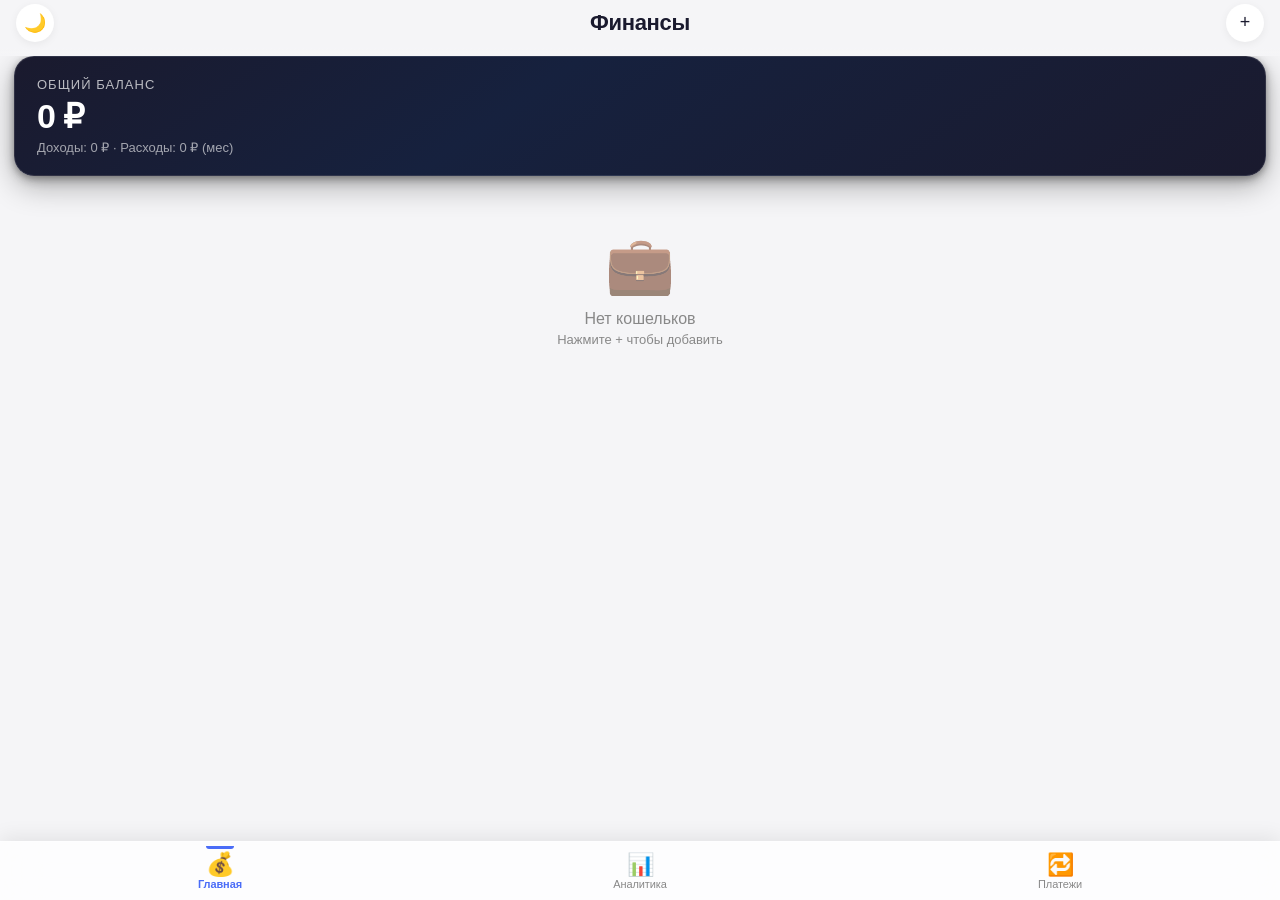
==== commit 0f932dca: "Update print statement from 'Hello' to 'Goodbye'" ====
--- a/index.html
+++ b/index.html
@@ -21,17 +21,17 @@
             --danger: #e74c3c;
             --success: #2ecc71;
             --warning: #f39c12;
-            --border: rgba(0, 0, 0, 0.08);
-            --shadow-sm: 0 2px 8px rgba(0, 0, 0, 0.06);
-            --shadow: 0 8px 32px rgba(0, 0, 0, 0.10);
-            --shadow-lg: 0 16px 48px rgba(0, 0, 0, 0.14);
-            --shadow-3d: 0 2px 4px rgba(0, 0, 0, 0.06), 0 8px 20px rgba(0, 0, 0, 0.10), 0 1px 3px rgba(0, 0, 0, 0.05);
-            --glass: rgba(255, 255, 255, 0.75);
-            --glass-border: rgba(255, 255, 255, 0.5);
+            --border: rgba(0,0,0,0.08);
+            --shadow-sm: 0 2px 8px rgba(0,0,0,0.06);
+            --shadow: 0 8px 32px rgba(0,0,0,0.10);
+            --shadow-lg: 0 16px 48px rgba(0,0,0,0.14);
+            --shadow-3d: 0 2px 4px rgba(0,0,0,0.06),0 8px 20px rgba(0,0,0,0.10),0 1px 3px rgba(0,0,0,0.05);
+            --glass: rgba(255,255,255,0.75);
+            --glass-border: rgba(255,255,255,0.5);
             --card-gradient: linear-gradient(145deg, #ffffff 0%, #f8f9fc 100%);
-            --header-gradient: linear-gradient(180deg, #f5f5f7 0%, #f5f5f7 85%, rgba(245, 245, 247, 0) 100%);
-            --modal-overlay: rgba(0, 0, 0, 0.5);
-            --tab-bg: rgba(255, 255, 255, 0.8);
+            --header-gradient: linear-gradient(180deg, #f5f5f7 0%, #f5f5f7 85%, rgba(245,245,247,0) 100%);
+            --modal-overlay: rgba(0,0,0,0.5);
+            --tab-bg: rgba(255,255,255,0.8);
             --input-bg: #f5f5f7;
             --badge-bg: #f0f0f5;
             --skeleton: #e8e8ed;
@@ -45,8 +45,8 @@
             --radius-lg: 20px;
             --radius-xl: 24px;
             --font: -apple-system, BlinkMacSystemFont, 'SF Pro Display', 'Helvetica Neue', sans-serif;
-            --transition: 0.3s cubic-bezier(0.4, 0, 0.2, 1);
-            --spring: 0.5s cubic-bezier(0.34, 1.56, 0.64, 1);
+            --transition: 0.3s cubic-bezier(0.4,0,0.2,1);
+            --spring: 0.5s cubic-bezier(0.34,1.56,0.64,1);
             --safe-top: env(safe-area-inset-top, 16px);
             --safe-bottom: env(safe-area-inset-bottom, 20px);
             --safe-left: env(safe-area-inset-left, 0px);
@@ -61,845 +61,155 @@
             --text: #e8e8f0;
             --text2: #b0b0c0;
             --text3: #777;
-            --border: rgba(255, 255, 255, 0.08);
-            --shadow-sm: 0 2px 8px rgba(0, 0, 0, 0.3);
-            --shadow: 0 8px 32px rgba(0, 0, 0, 0.4);
-            --shadow-lg: 0 16px 48px rgba(0, 0, 0, 0.5);
-            --shadow-3d: 0 2px 4px rgba(0, 0, 0, 0.25), 0 8px 20px rgba(0, 0, 0, 0.35), 0 1px 3px rgba(0, 0, 0, 0.2);
-            --glass: rgba(30, 30, 50, 0.8);
-            --glass-border: rgba(255, 255, 255, 0.1);
+            --border: rgba(255,255,255,0.08);
+            --shadow-sm: 0 2px 8px rgba(0,0,0,0.3);
+            --shadow: 0 8px 32px rgba(0,0,0,0.4);
+            --shadow-lg: 0 16px 48px rgba(0,0,0,0.5);
+            --shadow-3d: 0 2px 4px rgba(0,0,0,0.25),0 8px 20px rgba(0,0,0,0.35),0 1px 3px rgba(0,0,0,0.2);
+            --glass: rgba(30,30,50,0.8);
+            --glass-border: rgba(255,255,255,0.1);
             --card-gradient: linear-gradient(145deg, #1e1e35 0%, #1a1a2e 100%);
-            --header-gradient: linear-gradient(180deg, #0d0d1a 0%, #0d0d1a 85%, rgba(13, 13, 26, 0) 100%);
-            --modal-overlay: rgba(0, 0, 0, 0.7);
-            --tab-bg: rgba(26, 26, 46, 0.85);
+            --header-gradient: linear-gradient(180deg, #0d0d1a 0%, #0d0d1a 85%, rgba(13,13,26,0) 100%);
+            --modal-overlay: rgba(0,0,0,0.7);
+            --tab-bg: rgba(26,26,46,0.85);
             --input-bg: #222238;
             --badge-bg: #222238;
             --skeleton: #2a2a40;
         }
-        * {
-            margin: 0;
-            padding: 0;
-            box-sizing: border-box;
-            -webkit-tap-highlight-color: transparent;
-            -webkit-user-select: none;
-            user-select: none;
-            -webkit-font-smoothing: antialiased;
-        }
-        html,
-        body {
-            height: 100%;
-            overflow: hidden;
-            position: fixed;
-            top: 0;
-            left: 0;
-            right: 0;
-            bottom: 0;
-            width: 100%;
-            font-family: var(--font);
-            background: var(--bg);
-            color: var(--text);
-            transition: background var(--transition), color var(--transition);
-        }
-        body {
-            display: flex;
-            flex-direction: column;
-        }
-        input,
-        textarea,
-        select {
-            -webkit-user-select: text;
-            user-select: text;
-            font-family: var(--font);
-        }
-        .app {
-            flex: 1;
-            display: flex;
-            flex-direction: column;
-            height: 100%;
-            overflow: hidden;
-            position: relative;
-        }
-        .pages {
-            flex: 1;
-            position: relative;
-            overflow: hidden;
-        }
-        .page {
-            position: absolute;
-            top: 0;
-            left: 0;
-            right: 0;
-            bottom: 0;
-            display: flex;
-            flex-direction: column;
-            opacity: 0;
-            pointer-events: none;
-            transform: translateY(8px);
-            transition: opacity 0.35s ease, transform 0.35s cubic-bezier(0.4, 0, 0.2, 1);
-            will-change: transform, opacity;
-            padding-bottom: calc(var(--nav-height) + var(--safe-bottom) + 8px);
-        }
-        .page.active {
-            opacity: 1;
-            pointer-events: auto;
-            transform: translateY(0);
-        }
-        .page-header {
-            position: sticky;
-            top: 0;
-            z-index: 10;
-            padding: var(--safe-top) 16px 10px;
-            background: var(--header-gradient);
-            backdrop-filter: blur(20px);
-            -webkit-backdrop-filter: blur(20px);
-            display: flex;
-            align-items: center;
-            justify-content: space-between;
-            min-height: calc(var(--header-height) + var(--safe-top));
-            gap: 12px;
-            flex-shrink: 0;
-            border-bottom: 1px solid transparent;
-            transition: border-color 0.3s;
-        }
-        .page-header.scrolled {
-            border-bottom: 1px solid var(--border);
-        }
-        .page-title {
-            font-size: 18px;
-            font-weight: 700;
-            letter-spacing: -0.3px;
-            flex: 1;
-            text-align: center;
-            white-space: nowrap;
-        }
-        .header-btn {
-            width: 38px;
-            height: 38px;
-            border-radius: 50%;
-            border: none;
-            background: var(--surface);
-            color: var(--text);
-            font-size: 18px;
-            cursor: pointer;
-            display: flex;
-            align-items: center;
-            justify-content: center;
-            box-shadow: var(--shadow-sm);
-            transition: all var(--transition);
-            flex-shrink: 0;
-            position: relative;
-            -webkit-tap-highlight-color: transparent;
-        }
-        .header-btn:active {
-            transform: scale(0.9);
-            box-shadow: var(--shadow);
-        }
-        .page-content {
-            flex: 1;
-            overflow-y: auto;
-            overflow-x: hidden;
-            padding: 0 14px;
-            -webkit-overflow-scrolling: touch;
-            scroll-behavior: smooth;
-            padding-bottom: 8px;
-        }
-        .page-content::-webkit-scrollbar {
-            width: 0;
-        }
-        /* 3D Card */
-        .card-3d {
-            background: var(--card-gradient);
-            border-radius: var(--radius-lg);
-            padding: 18px 20px;
-            box-shadow: var(--shadow-3d);
-            border: 1px solid var(--border);
-            position: relative;
-            transition: all var(--transition);
-            cursor: pointer;
-            transform: perspective(800px) rotateX(1deg) translateY(0);
-            will-change: transform;
-            margin-bottom: 12px;
-        }
-        .card-3d:active {
-            transform: perspective(800px) rotateX(2deg) translateY(-2px) scale(0.985);
-            box-shadow: var(--shadow-lg);
-            transition: transform 0.15s ease, box-shadow 0.15s ease;
-        }
-        .card-3d.summary-card {
-            background: linear-gradient(145deg, #1a1a2e 0%, #16213e 40%, #1a1a2e 100%);
-            color: #fff;
-            border: 1px solid rgba(255, 255, 255, 0.1);
-            box-shadow: 0 4px 12px rgba(0, 0, 0, 0.25), 0 10px 30px rgba(0, 0, 0, 0.3), 0 2px 6px
-                rgba(0, 0, 0, 0.2);
-            transform: perspective(800px) rotateX(1.5deg);
-            margin-bottom: 16px;
-            padding: 20px 22px;
-        }
-        .dark .card-3d.summary-card {
-            box-shadow: 0 4px 12px rgba(0, 0, 0, 0.4), 0 10px 30px rgba(0, 0, 0, 0.5), 0 2px 6px rgba(0, 0, 0, 0.35);
-        }
-        .summary-card .summary-balance {
-            font-size: 34px;
-            font-weight: 800;
-            letter-spacing: -1px;
-            margin: 4px 0;
-        }
-        .summary-card .summary-label {
-            font-size: 13px;
-            opacity: 0.7;
-            text-transform: uppercase;
-            letter-spacing: 1px;
-        }
-        .summary-card .summary-sub {
-            font-size: 13px;
-            opacity: 0.6;
-            margin-top: 2px;
-        }
-        .wallet-card {
-            display: flex;
-            align-items: center;
-            gap: 14px;
-            min-height: 70px;
-        }
-        .wallet-icon {
-            width: 46px;
-            height: 46px;
-            border-radius: var(--radius);
-            display: flex;
-            align-items: center;
-            justify-content: center;
-            font-size: 22px;
-            flex-shrink: 0;
-        }
-        .wallet-icon.invest {
-            background: rgba(108, 92, 231, 0.15);
-            color: var(--invest-color);
-        }
-        .wallet-icon.cash {
-            background: rgba(46, 204, 113, 0.15);
-            color: var(--cash-color);
-        }
-        .wallet-icon.card-type {
-            background: rgba(74, 108, 247, 0.15);
-            color: var(--card-color);
-        }
-        .wallet-icon.debt {
-            background: rgba(46, 204, 113, 0.15);
-            color: var(--debt-pos-color);
-        }
-        .wallet-icon.debt.negative {
-            background: rgba(231, 76, 60, 0.15);
-            color: var(--debt-neg-color);
-        }
-        .wallet-info {
-            flex: 1;
-            min-width: 0;
-        }
-        .wallet-name {
-            font-weight: 600;
-            font-size: 15px;
-            letter-spacing: -0.2px;
-        }
-        .wallet-meta {
-            font-size: 12px;
-            color: var(--text2);
-            margin-top: 2px;
-        }
-        .wallet-balance {
-            font-weight: 700;
-            font-size: 17px;
-            letter-spacing: -0.3px;
-            text-align: right;
-            white-space: nowrap;
-        }
-        /* Tab bar */
-        .tab-bar {
-            position: fixed;
-            bottom: 0;
-            left: 0;
-            right: 0;
-            z-index: 100;
-            display: flex;
-            background: var(--tab-bg);
-            backdrop-filter: blur(24px);
-            -webkit-backdrop-filter: blur(24px);
-            border-top: 1px solid var(--glass-border);
-            padding: 6px 12px calc(var(--safe-bottom) + 4px);
-            gap: 4px;
-            box-shadow: 0 -4px 20px rgba(0, 0, 0, 0.08);
-        }
-        .dark .tab-bar {
-            box-shadow: 0 -4px 20px rgba(0, 0, 0, 0.4);
-        }
-        .tab-item {
-            flex: 1;
-            display: flex;
-            flex-direction: column;
-            align-items: center;
-            justify-content: center;
-            padding: 6px 4px;
-            border-radius: var(--radius);
-            cursor: pointer;
-            transition: all var(--spring);
-            gap: 2px;
-            border: none;
-            background: transparent;
-            color: var(--text3);
-            font-family: var(--font);
-            font-size: 10px;
-            font-weight: 500;
-            position: relative;
-            -webkit-tap-highlight-color: transparent;
-            letter-spacing: -0.1px;
-        }
-        .tab-item.active {
-            color: var(--accent);
-            font-weight: 700;
-        }
-        .tab-item.active::before {
-            content: '';
-            position: absolute;
-            top: -2px;
-            width: 28px;
-            height: 3px;
-            background: var(--accent);
-            border-radius: 0 0 6px 6px;
-            transition: all var(--spring);
-        }
-        .tab-icon {
-            font-size: 22px;
-            transition: transform var(--spring);
-            line-height: 1;
-        }
-        .tab-item:active .tab-icon {
-            transform: scale(0.85);
-        }
-        .tab-item.active .tab-icon {
-            transform: scale(1.05);
-        }
-        /* Modal */
-        .modal-overlay {
-            position: fixed;
-            inset: 0;
-            background: var(--modal-overlay);
-            z-index: 200;
-            display: flex;
-            align-items: flex-end;
-            justify-content: center;
-            opacity: 0;
-            pointer-events: none;
-            transition: opacity 0.3s ease;
-            -webkit-backdrop-filter: blur(4px);
-            backdrop-filter: blur(4px);
-        }
-        .modal-overlay.open {
-            opacity: 1;
-            pointer-events: auto;
-        }
-        .modal-sheet {
-            background: var(--surface);
-            width: 100%;
-            max-width: 500px;
-            max-height: 85vh;
-            border-radius: var(--radius-xl) var(--radius-xl) 0 0;
-            padding: 8px 16px calc(var(--safe-bottom) + 20px);
-            overflow-y: auto;
-            transform: translateY(100%);
-            transition: transform 0.4s cubic-bezier(0.32, 0.72, 0, 1);
-            box-shadow: var(--shadow-lg);
-            display: flex;
-            flex-direction: column;
-            gap: 12px;
-        }
-        .modal-overlay.open .modal-sheet {
-            transform: translateY(0);
-        }
-        .modal-handle {
-            width: 36px;
-            height: 4px;
-            background: var(--border);
-            border-radius: 2px;
-            margin: 6px auto 10px;
-            flex-shrink: 0;
-        }
-        .modal-title {
-            font-size: 17px;
-            font-weight: 700;
-            text-align: center;
-            letter-spacing: -0.3px;
-        }
-        .modal-input {
-            width: 100%;
-            padding: 14px 16px;
-            border-radius: var(--radius);
-            border: 1.5px solid var(--border);
-            background: var(--input-bg);
-            font-size: 16px;
-            color: var(--text);
-            transition: all var(--transition);
-            outline: none;
-        }
-        .modal-input:focus {
-            border-color: var(--accent);
-            box-shadow: 0 0 0 3px rgba(74, 108, 247, 0.15);
-        }
-        .modal-btn {
-            width: 100%;
-            padding: 14px;
-            border-radius: var(--radius);
-            border: none;
-            font-size: 16px;
-            font-weight: 600;
-            cursor: pointer;
-            transition: all var(--transition);
-            font-family: var(--font);
-            letter-spacing: -0.2px;
-        }
-        .modal-btn.primary {
-            background: var(--accent);
-            color: #fff;
-        }
-        .modal-btn.primary:active {
-            background: #3b5de7;
-            transform: scale(0.97);
-        }
-        .modal-btn.danger {
-            background: transparent;
-            color: var(--danger);
-            border: 1.5px solid var(--danger);
-        }
-        .modal-btn.danger:active {
-            background: rgba(231, 76, 60, 0.1);
-            transform: scale(0.97);
-        }
-        .modal-btn.secondary {
-            background: var(--surface2);
-            color: var(--text);
-        }
-        .modal-btn.secondary:active {
-            transform: scale(0.97);
-            opacity: 0.8;
-        }
-        .type-toggle {
-            display: flex;
-            background: var(--surface2);
-            border-radius: var(--radius);
-            padding: 3px;
-            gap: 3px;
-        }
-        .type-toggle button {
-            flex: 1;
-            padding: 10px;
-            border: none;
-            border-radius: calc(var(--radius) - 3px);
-            font-size: 14px;
-            font-weight: 600;
-            cursor: pointer;
-            transition: all var(--spring);
-            background: transparent;
-            color: var(--text2);
-            font-family: var(--font);
-        }
-        .type-toggle button.active-income {
-            background: #2ecc71;
-            color: #fff;
-            box-shadow: 0 2px 8px rgba(46, 204, 113, 0.3);
-        }
-        .type-toggle button.active-expense {
-            background: #e74c3c;
-            color: #fff;
-            box-shadow: 0 2px 8px rgba(231, 76, 60, 0.3);
-        }
-        .category-list {
-            display: flex;
-            flex-wrap: wrap;
-            gap: 8px;
-            max-height: 140px;
-            overflow-y: auto;
-            padding: 4px 0;
-        }
-        .category-chip {
-            padding: 8px 14px;
-            border-radius: 20px;
-            font-size: 13px;
-            font-weight: 500;
-            cursor: pointer;
-            transition: all var(--transition);
-            border: 1.5px solid var(--border);
-            background: var(--surface2);
-            color: var(--text2);
-            display: flex;
-            align-items: center;
-            gap: 6px;
-            white-space: nowrap;
-        }
-        .category-chip.selected {
-            background: var(--accent);
-            color: #fff;
-            border-color: var(--accent);
-            box-shadow: 0 4px 12px rgba(74, 108, 247, 0.25);
-        }
-        .category-chip .del-cat {
-            width: 16px;
-            height: 16px;
-            border-radius: 50%;
-            border: none;
-            background: rgba(0, 0, 0, 0.2);
-            color: inherit;
-            font-size: 10px;
-            cursor: pointer;
-            display: flex;
-            align-items: center;
-            justify-content: center;
-            line-height: 1;
-            padding: 0;
-            opacity: 0.7;
-        }
-        .category-chip .del-cat:active {
-            opacity: 1;
-            background: rgba(0, 0, 0, 0.4);
-        }
-        .add-cat-chip {
-            padding: 8px 12px;
-            border-radius: 20px;
-            font-size: 13px;
-            cursor: pointer;
-            border: 1.5px dashed var(--border);
-            background: transparent;
-            color: var(--text3);
-            display: flex;
-            align-items: center;
-            gap: 4px;
-            font-family: var(--font);
-            transition: all var(--transition);
-        }
-        .add-cat-chip:active {
-            border-color: var(--accent);
-            color: var(--accent);
-        }
-        /* History */
-        .history-group {
-            margin-bottom: 10px;
-        }
-        .history-group-title {
-            font-size: 12px;
-            font-weight: 600;
-            color: var(--text3);
-            text-transform: uppercase;
-            letter-spacing: 1px;
-            padding: 6px 4px;
-            position: sticky;
-            top: 0;
-            background: var(--surface);
-            z-index: 1;
-            border-radius: 6px;
-        }
-        .history-item {
-            display: flex;
-            align-items: center;
-            gap: 12px;
-            padding: 12px 14px;
-            border-radius: var(--radius);
-            background: var(--surface2);
-            margin-bottom: 6px;
-            cursor: pointer;
-            transition: all var(--transition);
-            border: 1px solid transparent;
-        }
-        .history-item:active {
-            border-color: var(--border);
-            transform: scale(0.985);
-            box-shadow: var(--shadow-sm);
-        }
-        .history-icon {
-            width: 36px;
-            height: 36px;
-            border-radius: 10px;
-            display: flex;
-            align-items: center;
-            justify-content: center;
-            font-size: 16px;
-            flex-shrink: 0;
-        }
-        .history-icon.income {
-            background: rgba(46, 204, 113, 0.15);
-            color: #2ecc71;
-        }
-        .history-icon.expense {
-            background: rgba(231, 76, 60, 0.15);
-            color: #e74c3c;
-        }
-        .history-details {
-            flex: 1;
-            min-width: 0;
-        }
-        .history-comment {
-            font-weight: 500;
-            font-size: 14px;
-            letter-spacing: -0.2px;
-        }
-        .history-meta {
-            font-size: 11px;
-            color: var(--text3);
-            margin-top: 1px;
-        }
-        .history-amount {
-            font-weight: 700;
-            font-size: 15px;
-            letter-spacing: -0.3px;
-            white-space: nowrap;
-        }
-        .history-amount.income-amount {
-            color: #2ecc71;
-        }
-        .history-amount.expense-amount {
-            color: #e74c3c;
-        }
-        /* Analytics */
-        .toggle-row {
-            display: flex;
-            background: var(--surface2);
-            border-radius: var(--radius);
-            padding: 3px;
-            gap: 3px;
-            margin-bottom: 16px;
-        }
-        .toggle-row button {
-            flex: 1;
-            padding: 10px;
-            border: none;
-            border-radius: calc(var(--radius) - 3px);
-            font-size: 14px;
-            font-weight: 600;
-            cursor: pointer;
-            transition: all var(--spring);
-            background: transparent;
-            color: var(--text2);
-            font-family: var(--font);
-        }
-        .toggle-row button.active-analytics {
-            background: var(--accent);
-            color: #fff;
-            box-shadow: 0 2px 8px rgba(74, 108, 247, 0.3);
-        }
-        .chart-container {
-            display: flex;
-            justify-content: center;
-            align-items: center;
-            padding: 8px 0 16px;
-        }
-        canvas#pieChart {
-            max-width: 220px;
-            max-height: 220px;
-            width: 100%;
-            height: auto;
-        }
-        .analytics-list {
-            display: flex;
-            flex-direction: column;
-            gap: 8px;
-        }
-        .analytics-row {
-            display: flex;
-            align-items: center;
-            gap: 10px;
-            padding: 10px 12px;
-            border-radius: var(--radius);
-            background: var(--surface2);
-        }
-        .analytics-dot {
-            width: 10px;
-            height: 10px;
-            border-radius: 50%;
-            flex-shrink: 0;
-        }
-        .analytics-name {
-            flex: 1;
-            font-weight: 500;
-            font-size: 14px;
-        }
-        .analytics-pct {
-            font-weight: 600;
-            font-size: 13px;
-            color: var(--text2);
-            margin-right: 8px;
-        }
-        .analytics-sum {
-            font-weight: 700;
-            font-size: 14px;
-        }
-        /* Payments */
-        .payment-item {
-            display: flex;
-            align-items: center;
-            gap: 12px;
-            padding: 14px;
-            border-radius: var(--radius);
-            background: var(--surface2);
-            margin-bottom: 8px;
-            cursor: pointer;
-            transition: all var(--transition);
-            border: 1px solid transparent;
-        }
-        .payment-item:active {
-            border-color: var(--border);
-            transform: scale(0.985);
-        }
-        .payment-status {
-            font-size: 11px;
-            font-weight: 600;
-            padding: 4px 10px;
-            border-radius: 10px;
-            white-space: nowrap;
-        }
-        .payment-status.today {
-            background: rgba(46, 204, 113, 0.2);
-            color: #2ecc71;
-        }
-        .payment-status.tomorrow {
-            background: rgba(243, 156, 18, 0.2);
-            color: #f39c12;
-        }
-        .payment-status.upcoming {
-            background: rgba(74, 108, 247, 0.15);
-            color: #4a6cf7;
-        }
-        .payment-status.overdue {
-            background: rgba(231, 76, 60, 0.2);
-            color: #e74c3c;
-        }
-        /* Empty state */
-        .empty-state {
-            text-align: center;
-            padding: 40px 20px;
-            color: var(--text3);
-        }
-        .empty-state .empty-icon {
-            font-size: 56px;
-            margin-bottom: 12px;
-            opacity: 0.6;
-        }
-        .empty-state p {
-            font-size: 15px;
-            font-weight: 500;
-        }
-        /* Confirm dialog */
-        .confirm-overlay {
-            position: fixed;
-            inset: 0;
-            background: rgba(0, 0, 0, 0.6);
-            z-index: 300;
-            display: flex;
-            align-items: center;
-            justify-content: center;
-            opacity: 0;
-            pointer-events: none;
-            transition: opacity 0.25s ease;
-        }
-        .confirm-overlay.open {
-            opacity: 1;
-            pointer-events: auto;
-        }
-        .confirm-dialog {
-            background: var(--surface);
-            border-radius: var(--radius-xl);
-            padding: 24px 20px;
-            text-align: center;
-            width: 85%;
-            max-width: 320px;
-            box-shadow: var(--shadow-lg);
-            display: flex;
-            flex-direction: column;
-            gap: 12px;
-        }
-        .confirm-dialog p {
-            font-size: 15px;
-            font-weight: 500;
-            line-height: 1.4;
-        }
-        .confirm-btns {
-            display: flex;
-            gap: 10px;
-        }
-        .confirm-btns button {
-            flex: 1;
-            padding: 12px;
-            border-radius: var(--radius);
-            border: none;
-            font-size: 15px;
-            font-weight: 600;
-            cursor: pointer;
-            font-family: var(--font);
-            transition: all var(--transition);
-        }
-        .confirm-btns .btn-cancel {
-            background: var(--surface2);
-            color: var(--text);
-        }
-        .confirm-btns .btn-delete {
-            background: var(--danger);
-            color: #fff;
-        }
-        .confirm-btns button:active {
-            transform: scale(0.94);
-        }
-        @keyframes fadeInUp {
-            from {
-                opacity: 0;
-                transform: translateY(20px);
-            }
-            to {
-                opacity: 1;
-                transform: translateY(0);
-            }
-        }
-        @keyframes pulse {
-            0%,
-            100% {
-                transform: scale(1);
-            }
-            50% {
-                transform: scale(1.04);
-            }
-        }
-        .animate-in {
-            animation: fadeInUp 0.4s cubic-bezier(0.4, 0, 0.2, 1) forwards;
-        }
-        .ripple {
-            position: relative;
-            overflow: hidden;
-        }
-        .ripple::after {
-            content: '';
-            position: absolute;
-            inset: 0;
-            background: radial-gradient(circle, rgba(255, 255, 255, 0.3) 10%, transparent 10%);
-            background-position: center;
-            background-repeat: no-repeat;
-            opacity: 0;
-            transition: opacity 0.4s, transform 0.4s;
-            border-radius: inherit;
-        }
-        .ripple:active::after {
-            opacity: 1;
-            transform: scale(8);
-            transition: opacity 0.15s, transform 0.4s;
-        }
+        *{margin:0;padding:0;box-sizing:border-box;-webkit-tap-highlight-color:transparent;-webkit-user-select:none;user-select:none;-webkit-font-smoothing:antialiased;}
+        html,body{height:100%;overflow:hidden;position:fixed;top:0;left:0;right:0;bottom:0;width:100%;font-family:var(--font);background:var(--bg);color:var(--text);transition:background var(--transition),color var(--transition);}
+        body{display:flex;flex-direction:column;}
+        input,textarea,select{-webkit-user-select:text;user-select:text;font-family:var(--font);}
+        .app{flex:1;display:flex;flex-direction:column;height:100%;overflow:hidden;position:relative;}
+        .pages{flex:1;position:relative;overflow:hidden;}
+        .page{position:absolute;top:0;left:0;right:0;bottom:0;display:flex;flex-direction:column;opacity:0;pointer-events:none;transform:translateY(8px);transition:opacity 0.35s ease,transform 0.35s cubic-bezier(0.4,0,0.2,1);will-change:transform,opacity;padding-bottom:calc(var(--nav-height) + var(--safe-bottom) + 8px);}
+        .page.active{opacity:1;pointer-events:auto;transform:translateY(0);}
+        .page-header{position:sticky;top:0;z-index:10;padding:var(--safe-top) 16px 10px;background:var(--header-gradient);backdrop-filter:blur(20px);-webkit-backdrop-filter:blur(20px);display:flex;align-items:center;justify-content:space-between;min-height:calc(var(--header-height) + var(--safe-top));gap:12px;flex-shrink:0;border-bottom:1px solid transparent;transition:border-color 0.3s;}
+        .page-header.scrolled{border-bottom:1px solid var(--border);}
+        .page-title{font-size:22px;font-weight:700;letter-spacing:-0.3px;flex:1;text-align:center;white-space:nowrap;}
+        .header-btn{width:38px;height:38px;border-radius:50%;border:none;background:var(--surface);color:var(--text);font-size:18px;cursor:pointer;display:flex;align-items:center;justify-content:center;box-shadow:var(--shadow-sm);transition:all var(--transition);flex-shrink:0;position:relative;-webkit-tap-highlight-color:transparent;}
+        .header-btn:active{transform:scale(0.9);box-shadow:var(--shadow);}
+        .page-content{flex:1;overflow-y:auto;overflow-x:hidden;padding:0 14px;-webkit-overflow-scrolling:touch;scroll-behavior:smooth;padding-bottom:8px;}
+        .page-content::-webkit-scrollbar{width:0;}
+        .card-3d{background:var(--card-gradient);border-radius:var(--radius-lg);padding:18px 20px;box-shadow:var(--shadow-3d);border:1px solid var(--border);position:relative;transition:all var(--transition);cursor:pointer;transform:perspective(800px) rotateX(1deg) translateY(0);will-change:transform;margin-bottom:12px;}
+        .card-3d:active{transform:perspective(800px) rotateX(2deg) translateY(-2px) scale(0.985);box-shadow:var(--shadow-lg);transition:transform 0.15s ease,box-shadow 0.15s ease;}
+        .card-3d.summary-card{background:linear-gradient(145deg,#1a1a2e 0%,#16213e 40%,#1a1a2e 100%);color:#fff;border:1px solid rgba(255,255,255,0.1);box-shadow:0 4px 12px rgba(0,0,0,0.25),0 10px 30px rgba(0,0,0,0.3),0 2px 6px rgba(0,0,0,0.2);transform:perspective(800px) rotateX(1.5deg);margin-bottom:16px;padding:20px 22px;}
+        .dark .card-3d.summary-card{box-shadow:0 4px 12px rgba(0,0,0,0.4),0 10px 30px rgba(0,0,0,0.5),0 2px 6px rgba(0,0,0,0.35);}
+        .summary-card .summary-balance{font-size:34px;font-weight:800;letter-spacing:-1px;margin:4px 0;}
+        .summary-card .summary-label{font-size:13px;opacity:0.7;text-transform:uppercase;letter-spacing:1px;}
+        .summary-card .summary-sub{font-size:13px;opacity:0.6;margin-top:2px;}
+        .wallet-card{display:flex;align-items:center;gap:14px;min-height:70px;padding-right:32px;}
+        .wallet-delete-btn{position:absolute;top:10px;right:10px;width:24px;height:24px;border-radius:50%;border:none;background:rgba(128,128,128,0.15);color:var(--text2);font-size:16px;line-height:1;cursor:pointer;display:flex;align-items:center;justify-content:center;z-index:2;transition:all var(--transition);}
+        .wallet-delete-btn:active{background:var(--danger);color:#fff;transform:scale(0.9);}
+        .wallet-icon{width:46px;height:46px;border-radius:var(--radius);display:flex;align-items:center;justify-content:center;font-size:22px;flex-shrink:0;}
+        .wallet-icon.invest{background:rgba(108,92,231,0.15);color:var(--invest-color);}
+        .wallet-icon.cash{background:rgba(46,204,113,0.15);color:var(--cash-color);}
+        .wallet-icon.card-type{background:rgba(74,108,247,0.15);color:var(--card-color);}
+        .wallet-icon.debt{background:rgba(46,204,113,0.15);color:var(--debt-pos-color);}
+        .wallet-icon.debt.negative{background:rgba(231,76,60,0.15);color:var(--debt-neg-color);}
+        .wallet-info{flex:1;min-width:0;}
+        .wallet-name{font-weight:600;font-size:16px;letter-spacing:-0.2px;}
+        .wallet-meta{font-size:12px;color:var(--text2);margin-top:2px;}
+        .wallet-balance{font-weight:700;font-size:18px;letter-spacing:-0.3px;text-align:right;white-space:nowrap;}
+        .tab-bar{position:fixed;bottom:0;left:0;right:0;z-index:100;display:flex;background:var(--tab-bg);backdrop-filter:blur(24px);-webkit-backdrop-filter:blur(24px);border-top:1px solid var(--glass-border);padding:6px 12px calc(var(--safe-bottom) + 4px);gap:4px;box-shadow:0 -4px 20px rgba(0,0,0,0.08);}
+        .dark .tab-bar{box-shadow:0 -4px 20px rgba(0,0,0,0.4);}
+        .tab-item{flex:1;display:flex;flex-direction:column;align-items:center;justify-content:center;padding:6px 4px;border-radius:var(--radius);cursor:pointer;transition:all var(--spring);gap:2px;border:none;background:transparent;color:var(--text3);font-family:var(--font);font-size:11px;font-weight:500;position:relative;-webkit-tap-highlight-color:transparent;letter-spacing:-0.1px;}
+        .tab-item.active{color:var(--accent);font-weight:700;}
+        .tab-item.active::before{content:'';position:absolute;top:-2px;width:28px;height:3px;background:var(--accent);border-radius:0 0 6px 6px;transition:all var(--spring);}
+        .tab-icon{font-size:22px;transition:transform var(--spring);line-height:1;}
+        .tab-item:active .tab-icon{transform:scale(0.85);}
+        .tab-item.active .tab-icon{transform:scale(1.05);}
+        .modal-overlay{position:fixed;inset:0;background:var(--modal-overlay);z-index:200;display:flex;align-items:flex-end;justify-content:center;opacity:0;pointer-events:none;transition:opacity 0.3s ease;-webkit-backdrop-filter:blur(4px);backdrop-filter:blur(4px);}
+        .modal-overlay.open{opacity:1;pointer-events:auto;}
+        .modal-sheet{background:var(--surface);width:100%;max-width:500px;max-height:85vh;border-radius:var(--radius-xl) var(--radius-xl) 0 0;padding:8px 16px calc(var(--safe-bottom) + 20px);overflow-y:auto;transform:translateY(100%);transition:transform 0.4s cubic-bezier(0.32,0.72,0,1);box-shadow:var(--shadow-lg);display:flex;flex-direction:column;gap:12px;}
+        .modal-overlay.open .modal-sheet{transform:translateY(0);}
+        .modal-handle{width:36px;height:4px;background:var(--border);border-radius:2px;margin:6px auto 10px;flex-shrink:0;}
+        .modal-title{font-size:20px;font-weight:700;text-align:center;letter-spacing:-0.3px;}
+        .modal-input{width:100%;padding:14px 16px;border-radius:var(--radius);border:1.5px solid var(--border);background:var(--input-bg);font-size:16px;color:var(--text);transition:all var(--transition);outline:none;}
+        .modal-input:focus{border-color:var(--accent);box-shadow:0 0 0 3px rgba(74,108,247,0.15);}
+        .modal-btn{width:100%;padding:14px;border-radius:var(--radius);border:none;font-size:16px;font-weight:600;cursor:pointer;transition:all var(--transition);font-family:var(--font);letter-spacing:-0.2px;}
+        .modal-btn.primary{background:var(--accent);color:#fff;}
+        .modal-btn.primary:active{background:#3b5de7;transform:scale(0.97);}
+        .modal-btn.danger{background:transparent;color:var(--danger);border:1.5px solid var(--danger);}
+        .modal-btn.danger:active{background:rgba(231,76,60,0.1);transform:scale(0.97);}
+        .modal-btn.secondary{background:var(--surface2);color:var(--text);}
+        .modal-btn.secondary:active{transform:scale(0.97);opacity:0.8;}
+        .type-toggle{display:flex;background:var(--surface2);border-radius:var(--radius);padding:3px;gap:3px;}
+        .type-toggle button{flex:1;padding:10px;border:none;border-radius:calc(var(--radius) - 3px);font-size:14px;font-weight:600;cursor:pointer;transition:all var(--spring);background:transparent;color:var(--text2);font-family:var(--font);}
+        .type-toggle button.active-income{background:#2ecc71;color:#fff;box-shadow:0 2px 8px rgba(46,204,113,0.3);}
+        .type-toggle button.active-expense{background:#e74c3c;color:#fff;box-shadow:0 2px 8px rgba(231,76,60,0.3);}
+        .category-list{display:flex;flex-wrap:wrap;gap:8px;max-height:140px;overflow-y:auto;padding:4px 0;}
+        .category-chip{padding:8px 14px;border-radius:20px;font-size:13px;font-weight:500;cursor:pointer;transition:all var(--transition);border:1.5px solid var(--border);background:var(--surface2);color:var(--text2);display:flex;align-items:center;gap:6px;white-space:nowrap;}
+        .category-chip.selected{background:var(--accent);color:#fff;border-color:var(--accent);box-shadow:0 4px 12px rgba(74,108,247,0.25);}
+        .category-chip .del-cat{width:16px;height:16px;border-radius:50%;border:none;background:rgba(0,0,0,0.2);color:inherit;font-size:10px;cursor:pointer;display:flex;align-items:center;justify-content:center;line-height:1;padding:0;opacity:0.7;}
+        .category-chip .del-cat:active{opacity:1;background:rgba(0,0,0,0.4);}
+        .add-cat-chip{padding:8px 12px;border-radius:20px;font-size:13px;cursor:pointer;border:1.5px dashed var(--border);background:transparent;color:var(--text3);display:flex;align-items:center;gap:4px;font-family:var(--font);transition:all var(--transition);}
+        .add-cat-chip:active{border-color:var(--accent);color:var(--accent);}
+        .history-group{margin-bottom:10px;}
+        .history-group-title{font-size:12px;font-weight:600;color:var(--text3);text-transform:uppercase;letter-spacing:1px;padding:6px 4px;position:sticky;top:0;background:var(--surface);z-index:1;border-radius:6px;}
+        .history-item{display:flex;align-items:center;gap:12px;padding:12px 14px;border-radius:var(--radius);background:var(--surface2);margin-bottom:6px;cursor:pointer;transition:all var(--transition);border:1px solid transparent;}
+        .history-item:active{border-color:var(--border);transform:scale(0.985);box-shadow:var(--shadow-sm);}
+        .history-icon{width:36px;height:36px;border-radius:10px;display:flex;align-items:center;justify-content:center;font-size:16px;flex-shrink:0;}
+        .history-icon.income{background:rgba(46,204,113,0.15);color:#2ecc71;}
+        .history-icon.expense{background:rgba(231,76,60,0.15);color:#e74c3c;}
+        .history-details{flex:1;min-width:0;}
+        .history-comment{font-weight:500;font-size:14px;letter-spacing:-0.2px;}
+        .history-meta{font-size:11px;color:var(--text3);margin-top:1px;}
+        .history-amount{font-weight:700;font-size:16px;letter-spacing:-0.3px;white-space:nowrap;}
+        .history-amount.income-amount{color:#2ecc71;}
+        .history-amount.expense-amount{color:#e74c3c;}
+        .toggle-row{display:flex;background:var(--surface2);border-radius:var(--radius);padding:3px;gap:3px;margin-bottom:8px;}
+        .toggle-row button{flex:1;padding:10px;border:none;border-radius:calc(var(--radius) - 3px);font-size:14px;font-weight:600;cursor:pointer;transition:all var(--spring);background:transparent;color:var(--text2);font-family:var(--font);}
+        .toggle-row button.active-analytics{background:var(--accent);color:#fff;box-shadow:0 2px 8px rgba(74,108,247,0.3);}
+        .period-row{display:flex;gap:6px;margin-bottom:12px;}
+        .period-btn{flex:1;padding:8px;border-radius:20px;border:1.5px solid var(--border);background:var(--surface2);font-size:13px;font-weight:600;cursor:pointer;transition:all var(--transition);color:var(--text2);font-family:var(--font);}
+        .period-btn.active-period{background:var(--accent);color:#fff;border-color:var(--accent);}
+        .chart-container{display:flex;justify-content:center;align-items:center;padding:8px 0 16px;}
+        canvas#pieChart{max-width:220px;max-height:220px;width:100%;height:auto;}
+        .analytics-list{display:flex;flex-direction:column;gap:8px;}
+        .analytics-row{display:flex;align-items:center;gap:10px;padding:10px 12px;border-radius:var(--radius);background:var(--surface2);}
+        .analytics-dot{width:10px;height:10px;border-radius:50%;flex-shrink:0;}
+        .analytics-name{flex:1;font-weight:500;font-size:14px;}
+        .analytics-pct{font-weight:600;font-size:13px;color:var(--text2);margin-right:8px;}
+        .analytics-sum{font-weight:700;font-size:14px;}
+        .payment-item{display:flex;align-items:center;gap:12px;padding:14px;border-radius:var(--radius);background:var(--surface2);margin-bottom:8px;cursor:pointer;transition:all var(--transition);border:1px solid transparent;}
+        .payment-item:active{border-color:var(--border);transform:scale(0.985);}
+        .payment-status{font-size:11px;font-weight:600;padding:4px 10px;border-radius:10px;white-space:nowrap;}
+        .payment-status.today{background:rgba(46,204,113,0.2);color:#2ecc71;}
+        .payment-status.tomorrow{background:rgba(243,156,18,0.2);color:#f39c12;}
+        .payment-status.upcoming{background:rgba(74,108,247,0.15);color:#4a6cf7;}
+        .payment-status.overdue{background:rgba(231,76,60,0.2);color:#e74c3c;}
+        .empty-state{text-align:center;padding:40px 20px;color:var(--text3);}
+        .empty-state .empty-icon{font-size:56px;margin-bottom:12px;opacity:0.6;}
+        .empty-state p{font-size:16px;font-weight:500;}
+        .confirm-overlay{position:fixed;inset:0;background:rgba(0,0,0,0.6);z-index:300;display:flex;align-items:center;justify-content:center;opacity:0;pointer-events:none;transition:opacity 0.25s ease;}
+        .confirm-overlay.open{opacity:1;pointer-events:auto;}
+        .confirm-dialog{background:var(--surface);border-radius:var(--radius-xl);padding:24px 20px;text-align:center;width:85%;max-width:320px;box-shadow:var(--shadow-lg);display:flex;flex-direction:column;gap:12px;}
+        .confirm-dialog p{font-size:16px;font-weight:500;line-height:1.4;}
+        .confirm-btns{display:flex;gap:10px;}
+        .confirm-btns button{flex:1;padding:12px;border-radius:var(--radius);border:none;font-size:15px;font-weight:600;cursor:pointer;font-family:var(--font);transition:all var(--transition);}
+        .confirm-btns .btn-cancel{background:var(--surface2);color:var(--text);}
+        .confirm-btns .btn-delete{background:var(--danger);color:#fff;}
+        .confirm-btns button:active{transform:scale(0.94);}
+        @keyframes fadeInUp{from{opacity:0;transform:translateY(20px);}to{opacity:1;transform:translateY(0);}}
+        @keyframes pulse{0%,100%{transform:scale(1);}50%{transform:scale(1.04);}}
+        .animate-in{animation:fadeInUp 0.4s cubic-bezier(0.4,0,0.2,1) forwards;}
+        .ripple{position:relative;overflow:hidden;}
+        .ripple::after{content:'';position:absolute;inset:0;background:radial-gradient(circle,rgba(255,255,255,0.3) 10%,transparent 10%);background-position:center;background-repeat:no-repeat;opacity:0;transition:opacity 0.4s,transform 0.4s;border-radius:inherit;}
+        .ripple:active::after{opacity:1;transform:scale(8);transition:opacity 0.15s,transform 0.4s;}
     </style>
 </head>
 <body>
     <div class="app" id="app">
         <div class="pages" id="pages">
-            <!-- Главная -->
             <div class="page active" id="page-home" data-page="home">
                 <div class="page-header" id="header-home">
-                    <button class="header-btn ripple" id="btn-theme" aria-label="Тема">🌙</button>
+                    <button class="header-btn ripple" id="btn-theme-home" aria-label="Тема">🌙</button>
                     <span class="page-title">Финансы</span>
                     <button class="header-btn ripple" id="btn-add-wallet" aria-label="Добавить кошелёк">+</button>
                 </div>
                 <div class="page-content" id="content-home"></div>
             </div>
-            <!-- Аналитика -->
             <div class="page" id="page-analytics" data-page="analytics">
                 <div class="page-header" id="header-analytics">
                     <span style="width:38px;flex-shrink:0;"></span>
@@ -908,34 +218,24 @@
                 </div>
                 <div class="page-content" id="content-analytics"></div>
             </div>
-            <!-- Платежи -->
             <div class="page" id="page-payments" data-page="payments">
                 <div class="page-header" id="header-payments">
-                    <span style="width:38px;flex-shrink:0;"></span>
+                    <button class="header-btn ripple" id="btn-theme-payments" aria-label="Тема">🌙</button>
                     <span class="page-title">Платежи</span>
                     <button class="header-btn ripple" id="btn-add-payment" aria-label="Добавить платёж">+</button>
                 </div>
                 <div class="page-content" id="content-payments"></div>
             </div>
         </div>
-        <!-- Tab Bar -->
         <nav class="tab-bar" id="tab-bar">
-            <button class="tab-item active" data-tab="home">
-                <span class="tab-icon">💰</span> Главная
-            </button>
-            <button class="tab-item" data-tab="analytics">
-                <span class="tab-icon">📊</span> Аналитика
-            </button>
-            <button class="tab-item" data-tab="payments">
-                <span class="tab-icon">🔁</span> Платежи
-            </button>
+            <button class="tab-item active" data-tab="home"><span class="tab-icon">💰</span> Главная</button>
+            <button class="tab-item" data-tab="analytics"><span class="tab-icon">📊</span> Аналитика</button>
+            <button class="tab-item" data-tab="payments"><span class="tab-icon">🔁</span> Платежи</button>
         </nav>
     </div>
-    <!-- Модальное окно -->
     <div class="modal-overlay" id="modal-overlay">
         <div class="modal-sheet" id="modal-sheet"></div>
     </div>
-    <!-- Подтверждение удаления -->
     <div class="confirm-overlay" id="confirm-overlay">
         <div class="confirm-dialog">
             <p id="confirm-text">Удалить операцию?</p>
@@ -948,7 +248,6 @@
     <canvas id="iconCanvas" style="display:none;" width="192" height="192"></canvas>
     <script>
         (function() {
-            // ============ КОНСТАНТЫ ============
             const STORAGE_KEYS = {
                 wallets: 'finance_wallets',
                 operations: 'finance_operations',
@@ -957,72 +256,34 @@
                 theme: 'finance_theme',
             };
             const DEFAULT_CATEGORIES = {
-                income: ['Зарплата', 'Фриланс', 'Подарки', 'Другое'],
-                expense: ['Продукты', 'Транспорт', 'Кафе', 'Развлечения', 'Здоровье', 'Одежда', 'Дом', 'Другое'],
+                income: ['Зарплата','Фриланс','Подарки','Другое'],
+                expense: ['Продукты','Транспорт','Кафе','Развлечения','Здоровье','Одежда','Дом','Другое'],
             };
             const CATEGORY_COLORS = [
-                '#4a6cf7', '#6c5ce7', '#2ecc71', '#f39c12', '#e74c3c', '#1abc9c',
-                '#9b59b6', '#3498db', '#e67e22', '#00bcd4', '#ff6b6b', '#48dbfb',
-                '#ff9ff3', '#54a0ff', '#5f27cd', '#01a3a4'
+                '#4a6cf7','#6c5ce7','#2ecc71','#f39c12','#e74c3c','#1abc9c',
+                '#9b59b6','#3498db','#e67e22','#00bcd4','#ff6b6b','#48dbfb',
+                '#ff9ff3','#54a0ff','#5f27cd','#01a3a4'
             ];
             const WALLET_TYPES = {
-                invest: { icon: '📈', label: 'Инвестиции', color: 'invest', metaKey: 'monthlyIncome' },
-                cash: { icon: '💵', label: 'Наличные', color: 'cash', metaKey: null },
-                card: { icon: '💳', label: 'Карта', color: 'card-type', metaKey: null },
-                debt: { icon: '🤝', label: 'Долг', color: 'debt', metaKey: null },
+                invest: { icon:'📈', label:'Инвестиции', color:'invest', metaKey:'monthlyIncome' },
+                cash: { icon:'💵', label:'Наличные', color:'cash', metaKey:null },
+                card: { icon:'💳', label:'Карта', color:'card-type', metaKey:null },
+                debt: { icon:'🤝', label:'Долг', color:'debt', metaKey:null },
             };
-
-            // ============ УТИЛИТЫ ============
-            function $(sel, ctx = document) { return ctx.querySelector(sel); }
-
-            function $$(sel, ctx = document) { return Array.from(ctx.querySelectorAll(sel)); }
-
-            function fmt(n) {
-                if (n === null || n === undefined || isNaN(n)) return '0 ₽';
-                const neg = n < 0;
-                const abs = Math.abs(n);
-                const parts = abs.toFixed(0).split('.');
-                const intPart = parts[0].replace(/\B(?=(\d{3})+(?!\d))/g, ' ');
-                const result = intPart + ' ₽';
-                return neg ? '−' + result : result;
-            }
-
-            function fmtShort(n) {
-                if (Math.abs(n) >= 1e6) return (n / 1e6).toFixed(1) + 'M ₽';
-                if (Math.abs(n) >= 1e3) return (n / 1e3).toFixed(1) + 'K ₽';
-                return fmt(n);
-            }
-
-            function uid() { return Date.now().toString(36) + Math.random().toString(36).slice(2, 8); }
-
-            function todayStr() { return new Date().toISOString().split('T')[0]; }
-
-            function formatDate(isoStr) {
-                const d = new Date(isoStr);
-                const now = new Date();
-                const today = new Date(now.getFullYear(), now.getMonth(), now.getDate());
-                const target = new Date(d.getFullYear(), d.getMonth(), d.getDate());
-                const diff = (today - target) / 864e5;
-                if (diff === 0) return 'Сегодня';
-                if (diff === 1) return 'Вчера';
-                return d.toLocaleDateString('ru-RU', { day: 'numeric', month: 'long', year: 'numeric' });
-            }
-
-            function formatTime(isoStr) {
-                return new Date(isoStr).toLocaleTimeString('ru-RU', { hour: '2-digit', minute: '2-digit' });
-            }
-
-            // ============ ХРАНИЛИЩЕ ============
-            function load(key, fallback) {
-                try {
-                    const raw = localStorage.getItem(key);
-                    return raw ? JSON.parse(raw) : fallback;
-                } catch { return fallback; }
-            }
-
-            function save(key, data) {
-                try { localStorage.setItem(key, JSON.stringify(data)); } catch {}
-            }
+            const TYPE_ORDER = { cash:0, card:1, debt:2, invest:3 };
+
+            function $(sel,ctx=document){return ctx.querySelector(sel);}
+            function $$(sel,ctx=document){return Array.from(ctx.querySelectorAll(sel));}
+            function fmt(n){if(n===null||n===undefined||isNaN(n))return '0 ₽';const neg=n<0;const abs=Math.abs(n);const parts=abs.toFixed(0).split('.');const intPart=parts[0].replace(/\B(?=(\d{3})+(?!\d))/g,' ');return (neg?'−':'')+intPart+' ₽';}
+            function fmtShort(n){if(Math.abs(n)>=1e6)return (n/1e6).toFixed(1)+'M ₽';if(Math.abs(n)>=1e3)return (n/1e3).toFixed(1)+'K ₽';return fmt(n);}
+            function uid(){return Date.now().toString(36)+Math.random().toString(36).slice(2,8);}
+            function todayStr(){return new Date().toISOString().split('T')[0];}
+            function formatDate(isoStr){const d=new Date(isoStr);const now=new Date();const today=new Date(now.getFullYear(),now.getMonth(),now.getDate());const target=new Date(d.getFullYear(),d.getMonth(),d.getDate());const diff=(today-target)/864e5;if(diff===0)return'Сегодня';if(diff===1)return'Вчера';return d.toLocaleDateString('ru-RU',{day:'numeric',month:'long',year:'numeric'});}
+            function formatTime(isoStr){return new Date(isoStr).toLocaleTimeString('ru-RU',{hour:'2-digit',minute:'2-digit'});}
+            function escHtml(s){const d=document.createElement('div');d.textContent=s;return d.innerHTML;}
+
+            function load(key,fallback){try{const raw=localStorage.getItem(key);return raw?JSON.parse(raw):fallback;}catch{return fallback;}}
+            function save(key,data){try{localStorage.setItem(key,JSON.stringify(data));}catch{}}
 
             let state = {
                 wallets: load(STORAGE_KEYS.wallets, []),
@@ -1032,908 +293,473 @@
                 theme: load(STORAGE_KEYS.theme, 'light'),
                 currentPage: 'home',
                 currentWalletId: null,
+                // для аналитики
+                analyticsType: 'expense',
+                analyticsPeriod: 'month',
+                analyticsCustomStart: null,
+                analyticsCustomEnd: null,
             };
-
-            function persistAll() {
+            function persistAll(){
                 save(STORAGE_KEYS.wallets, state.wallets);
                 save(STORAGE_KEYS.operations, state.operations);
                 save(STORAGE_KEYS.categories, state.categories);
                 save(STORAGE_KEYS.payments, state.payments);
                 save(STORAGE_KEYS.theme, state.theme);
             }
-
-            function getWalletOps(walletId) {
-                return state.operations.filter(o => o.walletId === walletId).sort((a, b) => new Date(b.date) - new Date(
-                    a.date));
-            }
-
-            function getWalletBalance(walletId) {
-                const ops = getWalletOps(walletId);
-                return ops.reduce((sum, o) => sum + (o.type === 'income' ? o.amount : -o.amount), 0);
-            }
-
-            function getTotalBalance() {
-                return state.wallets.reduce((sum, w) => {
-                    const bal = getWalletBalance(w.id);
-                    if (w.walletType === 'debt') return sum + bal;
-                    return sum + bal;
-                }, 0);
-            }
-
-            function getMonthlySum(type) {
-                const now = new Date();
-                const monthStart = new Date(now.getFullYear(), now.getMonth(), 1).toISOString();
-                return state.operations
-                    .filter(o => o.type === type && o.date >= monthStart)
-                    .reduce((s, o) => s + o.amount, 0);
-            }
-
-            // ============ ЗВУКИ ============
-            let audioCtx = null;
-
-            function getAudioCtx() {
-                if (!audioCtx) audioCtx = new(window.AudioContext || window.webkitAudioContext)();
-                if (audioCtx.state === 'suspended') audioCtx.resume();
-                return audioCtx;
-            }
-
-            function playTone(freq, duration, vol = 0.03, type = 'sine') {
-                try {
-                    const ctx = getAudioCtx();
-                    const osc = ctx.createOscillator();
-                    const gain = ctx.createGain();
-                    osc.type = type;
-                    osc.frequency.value = freq;
-                    gain.gain.setValueAtTime(vol, ctx.currentTime);
-                    gain.gain.exponentialRampToValueAtTime(0.001, ctx.currentTime + duration);
-                    osc.connect(gain);
-                    gain.connect(ctx.destination);
-                    osc.start(ctx.currentTime);
-                    osc.stop(ctx.currentTime + duration);
-                } catch {}
-            }
-
-            function sfxAdd() { playTone(880, 0.12, 0.04); setTimeout(() => playTone(1100, 0.1, 0.03), 80); }
-
-            function sfxDelete() { playTone(200, 0.2, 0.04, 'triangle');
-                playTone(150, 0.25, 0.03, 'triangle'); }
-
-            function sfxSwitch() { playTone(600, 0.08, 0.02);
-                playTone(800, 0.06, 0.02); }
-
-            function sfxOpen() { playTone(500, 0.1, 0.03);
-                playTone(700, 0.08, 0.02); }
-
-            // ============ ТЕМА ============
-            function applyTheme() {
-                document.documentElement.classList.toggle('dark', state.theme === 'dark');
-                const btn = $('#btn-theme');
-                if (btn) btn.textContent = state.theme === 'dark' ? '☀️' : '🌙';
-                const meta = document.querySelector('meta[name="theme-color"]');
-                if (meta) meta.content = state.theme === 'dark' ? '#0d0d1a' : '#f5f5f7';
-            }
-
-            function toggleTheme() {
-                state.theme = state.theme === 'dark' ? 'light' : 'dark';
-                save(STORAGE_KEYS.theme, state.theme);
+            function getWalletOps(walletId){return state.operations.filter(o=>o.walletId===walletId).sort((a,b)=>new Date(b.date)-new Date(a.date));}
+            function getWalletBalance(walletId){const ops=getWalletOps(walletId);return ops.reduce((sum,o)=>sum+(o.type==='income'?o.amount:-o.amount),0);}
+            function getTotalBalance(){return state.wallets.reduce((sum,w)=>{const bal=getWalletBalance(w.id);if(w.walletType==='debt')return sum+bal;return sum+bal;},0);}
+            function getMonthlySum(type){const now=new Date();const monthStart=new Date(now.getFullYear(),now.getMonth(),1).toISOString();return state.operations.filter(o=>o.type===type&&o.date>=monthStart).reduce((s,o)=>s+o.amount,0);}
+
+            let audioCtx=null;
+            function getAudioCtx(){if(!audioCtx)audioCtx=new(window.AudioContext||window.webkitAudioContext)();if(audioCtx.state==='suspended')audioCtx.resume();return audioCtx;}
+            function playTone(freq,duration,vol=0.03,type='sine'){try{const ctx=getAudioCtx();const osc=ctx.createOscillator();const gain=ctx.createGain();osc.type=type;osc.frequency.value=freq;gain.gain.setValueAtTime(vol,ctx.currentTime);gain.gain.exponentialRampToValueAtTime(0.001,ctx.currentTime+duration);osc.connect(gain);gain.connect(ctx.destination);osc.start(ctx.currentTime);osc.stop(ctx.currentTime+duration);}catch{}}
+            function sfxAdd(){playTone(880,0.12,0.04);setTimeout(()=>playTone(1100,0.1,0.03),80);}
+            function sfxDelete(){playTone(200,0.2,0.04,'triangle');playTone(150,0.25,0.03,'triangle');}
+            function sfxSwitch(){playTone(600,0.08,0.02);playTone(800,0.06,0.02);}
+            function sfxOpen(){playTone(500,0.1,0.03);playTone(700,0.08,0.02);}
+
+            function applyTheme(){
+                document.documentElement.classList.toggle('dark', state.theme==='dark');
+                const btns = document.querySelectorAll('[id^="btn-theme"]');
+                btns.forEach(b=>b.textContent=state.theme==='dark'?'☀️':'🌙');
+                const meta=document.querySelector('meta[name="theme-color"]');
+                if(meta)meta.content=state.theme==='dark'?'#0d0d1a':'#f5f5f7';
+            }
+            function toggleTheme(){
+                state.theme=state.theme==='dark'?'light':'dark';
+                save(STORAGE_KEYS.theme,state.theme);
                 applyTheme();
                 sfxSwitch();
             }
             applyTheme();
 
-            // ============ НАВИГАЦИЯ ============
-            function switchPage(pageName) {
-                if (state.currentPage === pageName) return;
-                state.currentPage = pageName;
-                state.currentWalletId = null;
-                $$('.page').forEach(p => p.classList.remove('active'));
-                const pageEl = $(`#page-${pageName}`);
-                if (pageEl) pageEl.classList.add('active');
-                $$('.tab-item').forEach(t => t.classList.toggle('active', t.dataset.tab === pageName));
+            function switchPage(pageName){
+                if(state.currentPage===pageName)return;
+                state.currentPage=pageName;
+                state.currentWalletId=null;
+                $$('.page').forEach(p=>p.classList.remove('active'));
+                const pageEl=$(`#page-${pageName}`);
+                if(pageEl)pageEl.classList.add('active');
+                $$('.tab-item').forEach(t=>t.classList.toggle('active',t.dataset.tab===pageName));
                 renderCurrentPage();
                 sfxSwitch();
             }
-
-            function openWalletView(walletId) {
-                state.currentWalletId = walletId;
-                state.currentPage = 'home';
-                $$('.page').forEach(p => p.classList.remove('active'));
-                const pageEl = $('#page-home');
-                if (pageEl) pageEl.classList.add('active');
-                $$('.tab-item').forEach(t => t.classList.toggle('active', t.dataset.tab === 'home'));
-                renderWalletDetail(walletId);
-            }
-
-            function goBackToWallets() {
-                state.currentWalletId = null;
-                renderHomePage();
-            }
-
-            function renderCurrentPage() {
-                if (state.currentPage === 'home' && state.currentWalletId) {
-                    renderWalletDetail(state.currentWalletId);
-                } else if (state.currentPage === 'home') {
-                    renderHomePage();
-                } else if (state.currentPage === 'analytics') {
-                    renderAnalyticsPage();
-                } else if (state.currentPage === 'payments') {
-                    renderPaymentsPage();
+            function renderCurrentPage(){
+                if(state.currentPage==='home') renderHomePage();
+                else if(state.currentPage==='analytics') renderAnalyticsPage();
+                else if(state.currentPage==='payments') renderPaymentsPage();
+            }
+
+            // ---------- Главная с сортировкой и кнопкой удаления ----------
+            function sortWallets(wallets){
+                return wallets.slice().sort((a,b)=>{
+                    const typeOrderA = TYPE_ORDER[a.walletType]??9;
+                    const typeOrderB = TYPE_ORDER[b.walletType]??9;
+                    if(typeOrderA!==typeOrderB) return typeOrderA - typeOrderB;
+                    const balA=getWalletBalance(a.id);
+                    const balB=getWalletBalance(b.id);
+                    return balB - balA;
+                });
+            }
+            function renderHomePage(){
+                const content=$('#content-home');if(!content)return;
+                const total=getTotalBalance();
+                const monthlyIncome=getMonthlySum('income');
+                const monthlyExpense=getMonthlySum('expense');
+                let html=`<div class="card-3d summary-card animate-in"><div class="summary-label">Общий баланс</div><div class="summary-balance">${fmt(total)}</div><div class="summary-sub">Доходы: ${fmt(monthlyIncome)} · Расходы: ${fmt(monthlyExpense)} (мес)</div></div>`;
+                const sorted = sortWallets(state.wallets);
+                if(sorted.length===0){
+                    html+=`<div class="empty-state animate-in"><div class="empty-icon">💼</div><p>Нет кошельков</p><p style="font-size:13px;margin-top:4px;">Нажмите + чтобы добавить</p></div>`;
+                }else{
+                    sorted.forEach((w,i)=>{
+                        const bal=getWalletBalance(w.id);
+                        const wt=WALLET_TYPES[w.walletType]||WALLET_TYPES['cash'];
+                        let iconClass=wt.color;
+                        let iconEmoji=wt.icon;
+                        if(w.walletType==='debt'){iconClass=bal>=0?'debt':'debt negative';iconEmoji=bal>=0?'🟢':'🔴';}
+                        let metaHtml='';
+                        if(w.walletType==='invest'&&w.monthlyIncome!==undefined&&w.monthlyIncome!==null){
+                            metaHtml=`<span class="wallet-meta">Доход/мес: ${fmt(w.monthlyIncome)}</span>`;
+                        }
+                        html+=`<div class="card-3d wallet-card animate-in" data-wallet-id="${w.id}" style="animation-delay:${i*0.05}s">
+                            <button class="wallet-delete-btn" data-delwallet="${w.id}">×</button>
+                            <div class="wallet-icon ${iconClass}">${iconEmoji}</div>
+                            <div class="wallet-info"><div class="wallet-name">${escHtml(w.name)}</div>${metaHtml}</div>
+                            <div class="wallet-balance">${fmt(bal)}</div>
+                        </div>`;
+                    });
                 }
-            }
-
-            // ============ ГЛАВНАЯ СТРАНИЦА ============
-            function renderHomePage() {
-                state.currentWalletId = null;
-                const content = $('#content-home');
-                if (!content) return;
-                const total = getTotalBalance();
-                const monthlyIncome = getMonthlySum('income');
-                const monthlyExpense = getMonthlySum('expense');
-                let html = '';
-                html += `
-            <div class="card-3d summary-card animate-in">
-              <div class="summary-label">Общий баланс</div>
-              <div class="summary-balance">${fmt(total)}</div>
-              <div class="summary-sub">Доходы: ${fmt(monthlyIncome)} · Расходы: ${fmt(monthlyExpense)} (мес)</div>
-            </div>`;
-                if (state.wallets.length === 0) {
-                    html += `
-            <div class="empty-state animate-in">
-              <div class="empty-icon">💼</div>
-              <p>Нет кошельков</p>
-              <p style="font-size:13px;margin-top:4px;">Нажмите + чтобы добавить</p>
-            </div>`;
-                } else {
-                    state.wallets.forEach((w, i) => {
-                        const bal = getWalletBalance(w.id);
-                        const wt = WALLET_TYPES[w.walletType] || WALLET_TYPES['cash'];
-                        let iconClass = wt.color;
-                        let iconEmoji = wt.icon;
-                        if (w.walletType === 'debt') {
-                            iconClass = bal >= 0 ? 'debt' : 'debt negative';
-                            iconEmoji = bal >= 0 ? '🟢' : '🔴';
-                        }
-                        let metaHtml = '';
-                        if (w.walletType === 'invest' && w.monthlyIncome !== undefined && w.monthlyIncome !==
-                            null) {
-                            metaHtml =
-                                `<span class="wallet-meta">Доход/мес: ${fmt(w.monthlyIncome)}</span>`;
-                        }
-                        html += `
-            <div class="card-3d wallet-card animate-in" data-wallet-id="${w.id}" style="animation-delay:${i*0.05}s">
-              <div class="wallet-icon ${iconClass}">${iconEmoji}</div>
-              <div class="wallet-info">
-                <div class="wallet-name">${escHtml(w.name)}</div>
-                ${metaHtml}
-              </div>
-              <div class="wallet-balance">${fmt(bal)}</div>
-            </div>`;
-                    });
-                }
-                content.innerHTML = html;
-                // Обработчики
-                content.querySelectorAll('.wallet-card').forEach(card => {
-                    card.addEventListener('click', () => {
-                        const wid = card.dataset.walletId;
-                        if (wid) openWalletView(wid);
-                    });
-                });
-            }
-
-            function renderWalletDetail(walletId) {
-                const wallet = state.wallets.find(w => w.id === walletId);
-                if (!wallet) { goBackToWallets(); return; }
-                const content = $('#content-home');
-                if (!content) return;
-                const bal = getWalletBalance(walletId);
-                const ops = getWalletOps(walletId);
-                const wt = WALLET_TYPES[wallet.walletType] || WALLET_TYPES['cash'];
-                let iconEmoji = wt.icon;
-                let iconClass = wt.color;
-                if (wallet.walletType === 'debt') {
-                    iconClass = bal >= 0 ? 'debt' : 'debt negative';
-                    iconEmoji = bal >= 0 ? '🟢' : '🔴';
-                }
-                let html = `
-            <div style="display:flex;align-items:center;gap:12px;padding:8px 0 4px;">
-              <button class="header-btn ripple" id="btn-back-wallets" style="width:34px;height:34px;font-size:16px;">←</button>
-              <div class="wallet-icon ${iconClass}" style="width:40px;height:40px;font-size:20px;">${iconEmoji}</div>
-              <div style="flex:1;">
-                <div style="font-weight:700;font-size:17px;">${escHtml(wallet.name)}</div>
-                <div style="font-size:13px;color:var(--text2);">Баланс: ${fmt(bal)}</div>
-              </div>
-              <button class="header-btn ripple" id="btn-add-op" style="width:38px;height:38px;">+</button>
-            </div>`;
-                if (ops.length === 0) {
-                    html += `
-            <div class="empty-state animate-in">
-              <div class="empty-icon">📋</div>
-              <p>Нет операций</p>
-            </div>`;
-                } else {
-                    const grouped = groupOpsByDate(ops);
-                    for (const [label, items] of Object.entries(grouped)) {
-                        html += `<div class="history-group"><div class="history-group-title">${label}</div>`;
-                        items.forEach(o => {
-                            const isIncome = o.type === 'income';
-                            html += `
-                <div class="history-item animate-in" data-op-id="${o.id}">
-                  <div class="history-icon ${isIncome?'income':'expense'}">${isIncome?'↑':'↓'}</div>
-                  <div class="history-details">
-                    <div class="history-comment">${escHtml(o.comment||'Без комментария')}</div>
-                    <div class="history-meta">${formatTime(o.date)} · ${escHtml(o.category||'—')}</div>
-                  </div>
-                  <div class="history-amount ${isIncome?'income-amount':'expense-amount'}">${isIncome?'+':'-'}${fmt(o.amount)}</div>
+                content.innerHTML=html;
+                content.querySelectorAll('.wallet-card').forEach(card=>{
+                    card.addEventListener('click',(e)=>{
+                        if(e.target.classList.contains('wallet-delete-btn'))return;
+                        const wid=card.dataset.walletId;
+                        if(wid)openWalletModal(wid);
+                    });
+                });
+                content.querySelectorAll('.wallet-delete-btn').forEach(btn=>{
+                    btn.addEventListener('click',(e)=>{
+                        e.stopPropagation();
+                        const wid=btn.dataset.delwallet;
+                        showConfirm('Удалить кошелёк и все операции?',()=>{
+                            state.wallets=state.wallets.filter(w=>w.id!==wid);
+                            state.operations=state.operations.filter(o=>o.walletId!==wid);
+                            persistAll();
+                            renderHomePage();
+                            sfxDelete();
+                        });
+                    });
+                });
+            }
+
+            // ---------- Модальное окно кошелька ----------
+            function openWalletModal(walletId){
+                const wallet=state.wallets.find(w=>w.id===walletId);
+                if(!wallet)return;
+                const bal=getWalletBalance(walletId);
+                const ops=getWalletOps(walletId);
+                const wt=WALLET_TYPES[wallet.walletType]||WALLET_TYPES['cash'];
+                let iconEmoji=wt.icon;
+                let iconClass=wt.color;
+                if(wallet.walletType==='debt'){iconClass=bal>=0?'debt':'debt negative';iconEmoji=bal>=0?'🟢':'🔴';}
+                let html=`<div class="modal-handle"></div>
+                <div style="display:flex;align-items:center;gap:12px;margin-bottom:8px;">
+                    <div class="wallet-icon ${iconClass}" style="width:40px;height:40px;font-size:20px;">${iconEmoji}</div>
+                    <div style="flex:1;"><div style="font-weight:700;font-size:20px;">${escHtml(wallet.name)}</div><div style="font-size:14px;color:var(--text2);">Баланс: ${fmt(bal)}</div></div>
+                    <button class="header-btn ripple" id="modal-add-op" style="width:38px;height:38px;">+</button>
                 </div>`;
+                if(ops.length===0){
+                    html+=`<div class="empty-state"><div class="empty-icon">📋</div><p>Нет операций</p></div>`;
+                }else{
+                    const grouped=groupOpsByDate(ops);
+                    for(const[label,items]of Object.entries(grouped)){
+                        html+=`<div class="history-group"><div class="history-group-title">${label}</div>`;
+                        items.forEach(o=>{
+                            const isIncome=o.type==='income';
+                            html+=`<div class="history-item" data-op-id="${o.id}">
+                                <div class="history-icon ${isIncome?'income':'expense'}">${isIncome?'↑':'↓'}</div>
+                                <div class="history-details"><div class="history-comment">${escHtml(o.comment||'Без комментария')}</div><div class="history-meta">${formatTime(o.date)} · ${escHtml(o.category||'—')}</div></div>
+                                <div class="history-amount ${isIncome?'income-amount':'expense-amount'}">${isIncome?'+':'-'}${fmt(o.amount)}</div>
+                            </div>`;
                         });
-                        html += `</div>`;
+                        html+=`</div>`;
                     }
                 }
-                content.innerHTML = html;
-                $('#btn-back-wallets')?.addEventListener('click', goBackToWallets);
-                $('#btn-add-op')?.addEventListener('click', () => openAddOperationModal(walletId));
-                content.querySelectorAll('.history-item').forEach(item => {
-                    item.addEventListener('click', () => {
-                        const opId = item.dataset.opId;
-                        if (opId) openEditOperationModal(opId, walletId);
-                    });
-                });
-            }
-
-            function groupOpsByDate(ops) {
-                const groups = {};
-                ops.forEach(o => {
-                    const label = formatDate(o.date);
-                    if (!groups[label]) groups[label] = [];
-                    groups[label].push(o);
-                });
-                const ordered = {};
-                const todayL = formatDate(new Date().toISOString());
-                const yesterday = new Date();
-                yesterday.setDate(yesterday.getDate() - 1);
-                const yesterdayL = formatDate(yesterday.toISOString());
-                if (groups[todayL]) { ordered[todayL] = groups[todayL];
-                    delete groups[todayL]; }
-                if (groups[yesterdayL]) { ordered[yesterdayL] = groups[yesterdayL];
-                    delete groups[yesterdayL]; }
-                Object.assign(ordered, groups);
+                openModal(html);
+                $('#modal-add-op')?.addEventListener('click',()=>{
+                    openAddOperationModal(walletId, ()=>openWalletModal(walletId));
+                });
+                document.querySelectorAll('#modal-sheet .history-item').forEach(item=>{
+                    item.addEventListener('click',()=>{
+                        const opId=item.dataset.opId;
+                        if(opId)openEditOperationModal(opId, walletId, ()=>openWalletModal(walletId));
+                    });
+                });
+            }
+
+            function groupOpsByDate(ops){
+                const groups={};
+                ops.forEach(o=>{const label=formatDate(o.date);if(!groups[label])groups[label]=[];groups[label].push(o);});
+                const ordered={};
+                const todayL=formatDate(new Date().toISOString());
+                const yesterday=new Date();yesterday.setDate(yesterday.getDate()-1);
+                const yesterdayL=formatDate(yesterday.toISOString());
+                if(groups[todayL]){ordered[todayL]=groups[todayL];delete groups[todayL];}
+                if(groups[yesterdayL]){ordered[yesterdayL]=groups[yesterdayL];delete groups[yesterdayL];}
+                Object.assign(ordered,groups);
                 return ordered;
             }
 
-            function escHtml(s) { const d = document.createElement('div');
-                d.textContent = s; return d.innerHTML; }
-
-            // ============ МОДАЛЬНЫЕ ОКНА ============
-            function openModal(htmlContent) {
-                const overlay = $('#modal-overlay');
-                const sheet = $('#modal-sheet');
-                sheet.innerHTML = '<div class="modal-handle"></div>' + htmlContent;
+            // ---------- Модальные окна операций ----------
+            function openModal(htmlContent){
+                const overlay=$('#modal-overlay');
+                const sheet=$('#modal-sheet');
+                sheet.innerHTML=htmlContent;
                 overlay.classList.add('open');
                 sfxOpen();
             }
-
-            function closeModal() {
+            function closeModal(){
                 $('#modal-overlay').classList.remove('open');
-                $('#modal-sheet').innerHTML = '';
-            }
-
-            function openAddWalletModal() {
-                let html = `<div class="modal-title">Новый кошелёк</div>
-            <select class="modal-input" id="wallet-type-select">
-              <option value="invest">📈 Инвестиции</option>
-              <option value="cash">💵 Наличные</option>
-              <option value="card">💳 Карта</option>
-              <option value="debt">🤝 Долг</option>
-            </select>
-            <input class="modal-input" id="wallet-name-input" placeholder="Название" type="text">
-            <input class="modal-input" id="wallet-sum-input" placeholder="Начальная сумма" type="number" step="any">
-            <div id="wallet-extra-field" style="display:none;">
-              <input class="modal-input" id="wallet-income-input" placeholder="Доход в месяц" type="number" step="any">
-            </div>
-            <button class="modal-btn primary" id="btn-save-wallet">Добавить</button>
-            <button class="modal-btn secondary" id="btn-cancel-modal">Отмена</button>`;
+                $('#modal-sheet').innerHTML='';
+            }
+            function openAddWalletModal(){
+                let html=`<div class="modal-title">Новый кошелёк</div>
+                <select class="modal-input" id="wallet-type-select">
+                    <option value="invest">📈 Инвестиции</option><option value="cash">💵 Наличные</option><option value="card">💳 Карта</option><option value="debt">🤝 Долг</option>
+                </select>
+                <input class="modal-input" id="wallet-name-input" placeholder="Название" type="text">
+                <input class="modal-input" id="wallet-sum-input" placeholder="Начальная сумма" type="number" step="any">
+                <div id="wallet-extra-field" style="display:none;"><input class="modal-input" id="wallet-income-input" placeholder="Доход в месяц" type="number" step="any"></div>
+                <button class="modal-btn primary" id="btn-save-wallet">Добавить</button>
+                <button class="modal-btn secondary" id="btn-cancel-modal">Отмена</button>`;
                 openModal(html);
-                const typeSel = $('#wallet-type-select');
-                const extraDiv = $('#wallet-extra-field');
-                const updateExtra = () => {
-                    extraDiv.style.display = typeSel.value === 'invest' ? 'block' : 'none';
-                };
-                typeSel.addEventListener('change', updateExtra);
-                updateExtra();
-                $('#btn-save-wallet').addEventListener('click', () => {
-                    const wtype = typeSel.value;
-                    const name = $('#wallet-name-input').value.trim();
-                    const sum = parseFloat($('#wallet-sum-input').value) || 0;
-                    if (!name) { alert('Введите название'); return; }
-                    const wallet = {
-                        id: uid(),
-                        walletType: wtype,
-                        name,
-                        initialSum: sum,
-                        createdAt: new Date().toISOString(),
-                    };
-                    if (wtype === 'invest') {
-                        wallet.monthlyIncome = parseFloat($('#wallet-income-input').value) || 0;
+                const typeSel=$('#wallet-type-select');
+                const extraDiv=$('#wallet-extra-field');
+                const updateExtra=()=>{extraDiv.style.display=typeSel.value==='invest'?'block':'none';};
+                typeSel.addEventListener('change',updateExtra);updateExtra();
+                $('#btn-save-wallet').addEventListener('click',()=>{
+                    const wtype=typeSel.value;
+                    const name=$('#wallet-name-input').value.trim();
+                    const sum=parseFloat($('#wallet-sum-input').value)||0;
+                    if(!name){alert('Введите название');return;}
+                    const wallet={id:uid(),walletType:wtype,name,initialSum:sum,createdAt:new Date().toISOString()};
+                    if(wtype==='invest'){wallet.monthlyIncome=parseFloat($('#wallet-income-input').value)||0;}
+                    if(sum!==0&&wtype!=='debt'){
+                        state.operations.push({id:uid(),walletId:wallet.id,type:'income',amount:Math.abs(sum),category:'Начальный баланс',comment:'Начальный баланс',date:new Date().toISOString()});
                     }
-                    if (sum !== 0 && wtype !== 'debt') {
-                        state.operations.push({
-                            id: uid(),
-                            walletId: wallet.id,
-                            type: 'income',
-                            amount: Math.abs(sum),
-                            category: 'Начальный баланс',
-                            comment: 'Начальный баланс',
-                            date: new Date().toISOString(),
-                        });
+                    if(wtype==='debt'&&sum!==0){
+                        const opType=sum>0?'income':'expense';
+                        state.operations.push({id:uid(),walletId:wallet.id,type:opType,amount:Math.abs(sum),category:opType==='income'?'Долг мне':'Мой долг',comment:'Начальный долг',date:new Date().toISOString()});
                     }
-                    if (wtype === 'debt' && sum !== 0) {
-                        const opType = sum > 0 ? 'income' : 'expense';
-                        state.operations.push({
-                            id: uid(),
-                            walletId: wallet.id,
-                            type: opType,
-                            amount: Math.abs(sum),
-                            category: opType === 'income' ? 'Долг мне' : 'Мой долг',
-                            comment: 'Начальный долг',
-                            date: new Date().toISOString(),
-                        });
-                    }
-                    state.wallets.push(wallet);
-                    persistAll();
-                    closeModal();
-                    renderHomePage();
-                    sfxAdd();
-                });
-                $('#btn-cancel-modal').addEventListener('click', closeModal);
-            }
-
-            function openAddOperationModal(walletId) {
-                const cats = state.categories;
-                let html = `<div class="modal-title">Операция</div>
-            <div class="type-toggle">
-              <button id="op-type-income" class="active-income">Доход</button>
-              <button id="op-type-expense">Расход</button>
-            </div>
-            <input class="modal-input" id="op-amount" placeholder="Сумма" type="number" step="any">
-            <input class="modal-input" id="op-comment" placeholder="Комментарий" type="text">
-            <div class="category-list" id="cat-list"></div>
-            <div style="display:flex;gap:8px;">
-              <input class="modal-input" id="new-cat-input" placeholder="Новая категория" style="flex:1;">
-              <button class="modal-btn primary" id="btn-add-cat" style="width:40px;padding:12px;font-size:18px;">+</button>
-            </div>
-            <button class="modal-btn primary" id="btn-save-op">Добавить</button>
-            <button class="modal-btn secondary" id="btn-cancel-op">Отмена</button>`;
+                    state.wallets.push(wallet);persistAll();closeModal();renderHomePage();sfxAdd();
+                });
+                $('#btn-cancel-modal').addEventListener('click',closeModal);
+            }
+            function openAddOperationModal(walletId, onSaved){
+                const cats=state.categories;
+                let html=`<div class="modal-title">Операция</div>
+                <div class="type-toggle"><button id="op-type-income" class="active-income">Доход</button><button id="op-type-expense">Расход</button></div>
+                <input class="modal-input" id="op-amount" placeholder="Сумма" type="number" step="any">
+                <input class="modal-input" id="op-comment" placeholder="Комментарий" type="text">
+                <div class="category-list" id="cat-list"></div>
+                <div style="display:flex;gap:8px;"><input class="modal-input" id="new-cat-input" placeholder="Новая категория" style="flex:1;"><button class="modal-btn primary" id="btn-add-cat" style="width:40px;padding:12px;font-size:18px;">+</button></div>
+                <button class="modal-btn primary" id="btn-save-op">Добавить</button>
+                <button class="modal-btn secondary" id="btn-cancel-op">Отмена</button>`;
                 openModal(html);
-                let currentOpType = 'income';
-
-                function renderCats() {
-                    const list = $('#cat-list');
-                    if (!list) return;
-                    const arr = cats[currentOpType] || [];
-                    let h = '';
-                    arr.forEach(c => {
-                        h +=
-                            `<span class="category-chip" data-cat="${escHtml(c)}">${escHtml(c)}<button class="del-cat" data-delcat="${escHtml(c)}">×</button></span>`;
-                    });
-                    h +=
-                        `<span class="add-cat-chip" id="add-cat-chip-inline">+</span>`;
-                    list.innerHTML = h;
-                    list.querySelectorAll('.category-chip').forEach(chip => {
-                        chip.addEventListener('click', function(e) {
-                            if (e.target.classList.contains('del-cat')) return;
-                            list.querySelectorAll('.category-chip').forEach(c => c
-                                .classList.remove('selected'));
-                            chip.classList.add('selected');
-                        });
-                    });
-                    list.querySelectorAll('.del-cat').forEach(btn => {
-                        btn.addEventListener('click', function(e) {
-                            e.stopPropagation();
-                            const catName = this.dataset.delcat;
-                            const idx = cats[currentOpType].indexOf(catName);
-                            if (idx > -1 && cats[currentOpType].length > 1) {
-                                cats[currentOpType].splice(idx, 1);
-                                save(STORAGE_KEYS.categories, cats);
-                                renderCats();
-                                sfxDelete();
-                            }
-                        });
-                    });
-                    const addChip = $('#add-cat-chip-inline');
-                    if (addChip) {
-                        addChip.addEventListener('click', () => {
-                            const inp = $('#new-cat-input');
-                            const name = inp.value.trim();
-                            if (name && !cats[currentOpType].includes(name)) {
-                                cats[currentOpType].push(name);
-                                save(STORAGE_KEYS.categories, cats);
-                                inp.value = '';
-                                renderCats();
-                                sfxAdd();
-                            }
-                        });
-                    }
+                let currentOpType='income';
+                function renderCats(){
+                    const list=$('#cat-list');if(!list)return;
+                    const arr=cats[currentOpType]||[];
+                    list.innerHTML=arr.map(c=>`<span class="category-chip" data-cat="${escHtml(c)}">${escHtml(c)}<button class="del-cat" data-delcat="${escHtml(c)}">×</button></span>`).join('')+
+                    `<span class="add-cat-chip" id="add-cat-chip-inline">+</span>`;
+                    list.querySelectorAll('.category-chip').forEach(chip=>{
+                        chip.addEventListener('click',function(e){if(e.target.classList.contains('del-cat'))return;list.querySelectorAll('.category-chip').forEach(c=>c.classList.remove('selected'));chip.classList.add('selected');});
+                    });
+                    list.querySelectorAll('.del-cat').forEach(btn=>btn.addEventListener('click',function(e){e.stopPropagation();const catName=this.dataset.delcat;const idx=cats[currentOpType].indexOf(catName);if(idx>-1&&cats[currentOpType].length>1){cats[currentOpType].splice(idx,1);save(STORAGE_KEYS.categories,cats);renderCats();sfxDelete();}}));
+                    const addChip=$('#add-cat-chip-inline');if(addChip)addChip.addEventListener('click',()=>{const inp=$('#new-cat-input');const name=inp.value.trim();if(name&&!cats[currentOpType].includes(name)){cats[currentOpType].push(name);save(STORAGE_KEYS.categories,cats);inp.value='';renderCats();sfxAdd();}});
                 }
                 renderCats();
-                const btnIncome = $('#op-type-income');
-                const btnExpense = $('#op-type-expense');
-                btnIncome.addEventListener('click', () => {
-                    currentOpType = 'income';
-                    btnIncome.className = 'active-income';
-                    btnExpense.className = '';
-                    renderCats();
-                });
-                btnExpense.addEventListener('click', () => {
-                    currentOpType = 'expense';
-                    btnExpense.className = 'active-expense';
-                    btnIncome.className = '';
-                    renderCats();
-                });
-                $('#btn-add-cat').addEventListener('click', () => {
-                    const inp = $('#new-cat-input');
-                    const name = inp.value.trim();
-                    if (name && !cats[currentOpType].includes(name)) {
-                        cats[currentOpType].push(name);
-                        save(STORAGE_KEYS.categories, cats);
-                        inp.value = '';
-                        renderCats();
-                        sfxAdd();
-                    }
-                });
-                $('#btn-save-op').addEventListener('click', () => {
-                    const amount = parseFloat($('#op-amount').value);
-                    if (!amount || amount <= 0) { alert('Введите сумму'); return; }
-                    const comment = $('#op-comment').value.trim();
-                    const selectedCat = $('#cat-list')?.querySelector('.category-chip.selected');
-                    const category = selectedCat ? selectedCat.dataset.cat : (cats[currentOpType][0] ||
-                        'Другое');
-                    state.operations.push({
-                        id: uid(),
-                        walletId,
-                        type: currentOpType,
-                        amount: Math.abs(amount),
-                        category,
-                        comment: comment || '',
-                        date: new Date().toISOString(),
-                    });
-                    persistAll();
-                    closeModal();
-                    if (state.currentWalletId === walletId) renderWalletDetail(walletId);
-                    else renderHomePage();
-                    sfxAdd();
-                });
-                $('#btn-cancel-op').addEventListener('click', closeModal);
-            }
-
-            function openEditOperationModal(opId, walletId) {
-                const op = state.operations.find(o => o.id === opId);
-                if (!op) return;
-                const cats = state.categories;
-                let currentOpType = op.type;
-                let html = `<div class="modal-title">Редактировать</div>
-            <div class="type-toggle">
-              <button id="edit-op-type-income" class="${currentOpType==='income'?'active-income':''}">Доход</button>
-              <button id="edit-op-type-expense" class="${currentOpType==='expense'?'active-expense':''}">Расход</button>
-            </div>
-            <input class="modal-input" id="edit-op-amount" placeholder="Сумма" type="number" step="any" value="${op.amount}">
-            <input class="modal-input" id="edit-op-comment" placeholder="Комментарий" type="text" value="${escHtml(op.comment||'')}">
-            <div class="category-list" id="edit-cat-list"></div>
-            <button class="modal-btn primary" id="btn-update-op">Сохранить</button>
-            <button class="modal-btn danger" id="btn-delete-op">Удалить операцию</button>
-            <button class="modal-btn secondary" id="btn-cancel-edit">Отмена</button>`;
+                const btnIncome=$('#op-type-income');const btnExpense=$('#op-type-expense');
+                btnIncome.addEventListener('click',()=>{currentOpType='income';btnIncome.className='active-income';btnExpense.className='';renderCats();});
+                btnExpense.addEventListener('click',()=>{currentOpType='expense';btnExpense.className='active-expense';btnIncome.className='';renderCats();});
+                $('#btn-add-cat').addEventListener('click',()=>{const inp=$('#new-cat-input');const name=inp.value.trim();if(name&&!cats[currentOpType].includes(name)){cats[currentOpType].push(name);save(STORAGE_KEYS.categories,cats);inp.value='';renderCats();sfxAdd();}});
+                $('#btn-save-op').addEventListener('click',()=>{
+                    const amount=parseFloat($('#op-amount').value);if(!amount||amount<=0){alert('Введите сумму');return;}
+                    const comment=$('#op-comment').value.trim();
+                    const selCat=$('#cat-list')?.querySelector('.category-chip.selected');
+                    const category=selCat?selCat.dataset.cat:(cats[currentOpType][0]||'Другое');
+                    state.operations.push({id:uid(),walletId,type:currentOpType,amount:Math.abs(amount),category,comment:comment||'',date:new Date().toISOString()});
+                    persistAll();closeModal();if(onSaved)onSaved();sfxAdd();
+                });
+                $('#btn-cancel-op').addEventListener('click',closeModal);
+            }
+            function openEditOperationModal(opId, walletId, onSaved){
+                const op=state.operations.find(o=>o.id===opId);if(!op)return;
+                const cats=state.categories;let currentOpType=op.type;
+                let html=`<div class="modal-title">Редактировать</div>
+                <div class="type-toggle"><button id="edit-op-type-income" class="${currentOpType==='income'?'active-income':''}">Доход</button><button id="edit-op-type-expense" class="${currentOpType==='expense'?'active-expense':''}">Расход</button></div>
+                <input class="modal-input" id="edit-op-amount" placeholder="Сумма" type="number" step="any" value="${op.amount}">
+                <input class="modal-input" id="edit-op-comment" placeholder="Комментарий" type="text" value="${escHtml(op.comment||'')}">
+                <div class="category-list" id="edit-cat-list"></div>
+                <button class="modal-btn primary" id="btn-update-op">Сохранить</button>
+                <button class="modal-btn danger" id="btn-delete-op">Удалить операцию</button>
+                <button class="modal-btn secondary" id="btn-cancel-edit">Отмена</button>`;
                 openModal(html);
-
-                function renderEditCats() {
-                    const list = $('#edit-cat-list');
-                    if (!list) return;
-                    const arr = cats[currentOpType] || [];
-                    let h = '';
-                    arr.forEach(c => {
-                        const sel = c === op.category ? ' selected' : '';
-                        h +=
-                            `<span class="category-chip${sel}" data-cat="${escHtml(c)}">${escHtml(c)}</span>`;
-                    });
-                    list.innerHTML = h;
-                    list.querySelectorAll('.category-chip').forEach(chip => {
-                        chip.addEventListener('click', function() {
-                            list.querySelectorAll('.category-chip').forEach(c => c
-                                .classList.remove('selected'));
-                            chip.classList.add('selected');
-                        });
-                    });
+                function renderEditCats(){const list=$('#edit-cat-list');if(!list)return;const arr=cats[currentOpType]||[];list.innerHTML=arr.map(c=>`<span class="category-chip${c===op.category?' selected':''}" data-cat="${escHtml(c)}">${escHtml(c)}</span>`).join('');list.querySelectorAll('.category-chip').forEach(chip=>chip.addEventListener('click',function(){list.querySelectorAll('.category-chip').forEach(c=>c.classList.remove('selected'));chip.classList.add('selected');}));}
+                renderEditCats();
+                const btnInc=$('#edit-op-type-income');const btnExp=$('#edit-op-type-expense');
+                btnInc?.addEventListener('click',()=>{currentOpType='income';btnInc.className='active-income';btnExp.className='';renderEditCats();});
+                btnExp?.addEventListener('click',()=>{currentOpType='expense';btnExp.className='active-expense';btnInc.className='';renderEditCats();});
+                $('#btn-update-op').addEventListener('click',()=>{const amount=parseFloat($('#edit-op-amount').value);if(!amount||amount<=0){alert('Введите сумму');return;}op.amount=Math.abs(amount);op.type=currentOpType;op.comment=$('#edit-op-comment').value.trim();const selCat=$('#edit-cat-list')?.querySelector('.category-chip.selected');if(selCat)op.category=selCat.dataset.cat;persistAll();closeModal();if(onSaved)onSaved();sfxAdd();});
+                $('#btn-delete-op').addEventListener('click',()=>{closeModal();showConfirm('Удалить операцию?',()=>{state.operations=state.operations.filter(o=>o.id!==opId);persistAll();if(onSaved)onSaved();sfxDelete();});});
+                $('#btn-cancel-edit').addEventListener('click',closeModal);
+            }
+            function showConfirm(text,onConfirm){
+                const overlay=$('#confirm-overlay');$('#confirm-text').textContent=text;overlay.classList.add('open');
+                const cancelBtn=$('#confirm-cancel');const delBtn=$('#confirm-delete');
+                const cleanup=()=>{overlay.classList.remove('open');cancelBtn.removeEventListener('click',onCancel);delBtn.removeEventListener('click',onDelete);};
+                const onCancel=()=>cleanup();const onDelete=()=>{cleanup();onConfirm();};
+                cancelBtn.addEventListener('click',onCancel);delBtn.addEventListener('click',onDelete);
+            }
+
+            // ---------- Аналитика с периодами и номерами на диаграмме ----------
+            function getAnalyticsDateRange(){
+                const now=new Date();let start,end;
+                if(state.analyticsPeriod==='week'){
+                    const day=now.getDay();const diff=now.getDate()-day+(day===0?-6:1);
+                    start=new Date(now.getFullYear(),now.getMonth(),diff);
+                    end=new Date(now.getFullYear(),now.getMonth(),now.getDate());
+                }else if(state.analyticsPeriod==='month'){
+                    start=new Date(now.getFullYear(),now.getMonth(),1);
+                    end=new Date(now.getFullYear(),now.getMonth(),now.getDate());
+                }else if(state.analyticsPeriod==='custom'){
+                    if(state.analyticsCustomStart)start=new Date(state.analyticsCustomStart);
+                    else start=new Date(now.getFullYear(),now.getMonth(),1);
+                    if(state.analyticsCustomEnd)end=new Date(state.analyticsCustomEnd);
+                    else end=new Date();
                 }
-                renderEditCats();
-                const btnInc = $('#edit-op-type-income');
-                const btnExp = $('#edit-op-type-expense');
-                btnInc?.addEventListener('click', () => {
-                    currentOpType = 'income';
-                    btnInc.className = 'active-income';
-                    btnExp.className = '';
-                    renderEditCats();
-                });
-                btnExp?.addEventListener('click', () => {
-                    currentOpType = 'expense';
-                    btnExp.className = 'active-expense';
-                    btnInc.className = '';
-                    renderEditCats();
-                });
-                $('#btn-update-op').addEventListener('click', () => {
-                    const amount = parseFloat($('#edit-op-amount').value);
-                    if (!amount || amount <= 0) { alert('Введите сумму'); return; }
-                    op.amount = Math.abs(amount);
-                    op.type = currentOpType;
-                    op.comment = $('#edit-op-comment').value.trim();
-                    const selCat = $('#edit-cat-list')?.querySelector('.category-chip.selected');
-                    if (selCat) op.category = selCat.dataset.cat;
-                    persistAll();
-                    closeModal();
-                    if (state.currentWalletId === walletId) renderWalletDetail(walletId);
-                    else renderHomePage();
-                    sfxAdd();
-                });
-                $('#btn-delete-op').addEventListener('click', () => {
-                    closeModal();
-                    showConfirm('Удалить операцию?', () => {
-                        state.operations = state.operations.filter(o => o.id !== opId);
-                        persistAll();
-                        if (state.currentWalletId === walletId) renderWalletDetail(
-                            walletId);
-                        else renderHomePage();
-                        sfxDelete();
-                    });
-                });
-                $('#btn-cancel-edit').addEventListener('click', closeModal);
-            }
-
-            function showConfirm(text, onConfirm) {
-                const overlay = $('#confirm-overlay');
-                $('#confirm-text').textContent = text;
-                overlay.classList.add('open');
-                const cancelBtn = $('#confirm-cancel');
-                const delBtn = $('#confirm-delete');
-                const cleanup = () => {
-                    overlay.classList.remove('open');
-                    cancelBtn.removeEventListener('click', onCancel);
-                    delBtn.removeEventListener('click', onDelete);
-                };
-                const onCancel = () => cleanup();
-                const onDelete = () => { cleanup();
-                    onConfirm(); };
-                cancelBtn.addEventListener('click', onCancel);
-                delBtn.addEventListener('click', onDelete);
-            }
-
-            // ============ АНАЛИТИКА ============
-            function renderAnalyticsPage() {
-                const content = $('#content-analytics');
-                if (!content) return;
-                let html = `
-            <div class="toggle-row">
-              <button id="analytics-expense" class="active-analytics">Расходы</button>
-              <button id="analytics-income">Доходы</button>
-            </div>
-            <div class="chart-container"><canvas id="pieChart" width="220" height="220"></canvas></div>
-            <div class="analytics-list" id="analytics-list"></div>`;
-                content.innerHTML = html;
-                let currentAnalyticsType = 'expense';
-                const btnExp = $('#analytics-expense');
-                const btnInc = $('#analytics-income');
-                btnExp.addEventListener('click', () => {
-                    currentAnalyticsType = 'expense';
-                    btnExp.className = 'active-analytics';
-                    btnInc.className = '';
-                    updateAnalytics();
-                });
-                btnInc.addEventListener('click', () => {
-                    currentAnalyticsType = 'income';
-                    btnInc.className = 'active-analytics';
-                    btnExp.className = '';
-                    updateAnalytics();
-                });
-
-                function updateAnalytics() {
-                    const allOps = state.operations.filter(o => o.type === currentAnalyticsType);
-                    const catMap = {};
-                    allOps.forEach(o => {
-                        const cat = o.category || 'Другое';
-                        catMap[cat] = (catMap[cat] || 0) + o.amount;
-                    });
-                    const entries = Object.entries(catMap).sort((a, b) => b[1] - a[1]);
-                    const total = entries.reduce((s, [, v]) => s + v, 0);
-                    const listEl = $('#analytics-list');
-                    let listHtml = '';
-                    entries.forEach(([cat, sum], i) => {
-                        const pct = total > 0 ? Math.round((sum / total) * 100) : 0;
-                        const color = CATEGORY_COLORS[i % CATEGORY_COLORS.length];
-                        listHtml += `
-                <div class="analytics-row">
-                  <div class="analytics-dot" style="background:${color};"></div>
-                  <span class="analytics-name">${escHtml(cat)}</span>
-                  <span class="analytics-pct">${pct}%</span>
-                  <span class="analytics-sum">${fmt(sum)}</span>
-                </div>`;
-                    });
-                    if (!listHtml) listHtml =
-                        '<div class="empty-state"><p>Нет данных</p></div>';
-                    listEl.innerHTML = listHtml;
-                    drawPieChart(entries, total, CATEGORY_COLORS);
+                start.setHours(0,0,0,0);
+                end.setHours(23,59,59,999);
+                return {start:start.toISOString(),end:end.toISOString()};
+            }
+            function renderAnalyticsPage(){
+                const content=$('#content-analytics');if(!content)return;
+                let html=`<div class="toggle-row"><button id="analytics-expense" class="${state.analyticsType==='expense'?'active-analytics':''}">Расходы</button><button id="analytics-income" class="${state.analyticsType==='income'?'active-analytics':''}">Доходы</button></div>
+                <div class="period-row">
+                    <button class="period-btn ${state.analyticsPeriod==='week'?'active-period':''}" data-period="week">Неделя</button>
+                    <button class="period-btn ${state.analyticsPeriod==='month'?'active-period':''}" data-period="month">Месяц</button>
+                    <button class="period-btn ${state.analyticsPeriod==='custom'?'active-period':''}" data-period="custom">Своё время</button>
+                </div>
+                <div class="custom-period" id="custom-period-inputs" style="display:${state.analyticsPeriod==='custom'?'flex':'none'};gap:8px;margin-bottom:8px;">
+                    <input type="date" id="custom-start" class="modal-input" style="flex:1;padding:10px;" value="${state.analyticsCustomStart||''}">
+                    <input type="date" id="custom-end" class="modal-input" style="flex:1;padding:10px;" value="${state.analyticsCustomEnd||''}">
+                    <button class="modal-btn primary" id="apply-custom" style="width:auto;padding:10px 14px;">OK</button>
+                </div>
+                <div class="chart-container"><canvas id="pieChart" width="220" height="220"></canvas></div>
+                <div class="analytics-list" id="analytics-list"></div>`;
+                content.innerHTML=html;
+
+                const btnExp=$('#analytics-expense');const btnInc=$('#analytics-income');
+                btnExp.addEventListener('click',()=>{state.analyticsType='expense';updateAnalyticsUI();});
+                btnInc.addEventListener('click',()=>{state.analyticsType='income';updateAnalyticsUI();});
+                content.querySelectorAll('.period-btn').forEach(btn=>{
+                    btn.addEventListener('click',()=>{
+                        state.analyticsPeriod=btn.dataset.period;
+                        document.getElementById('custom-period-inputs').style.display=state.analyticsPeriod==='custom'?'flex':'none';
+                        updateAnalyticsUI();
+                    });
+                });
+                $('#apply-custom')?.addEventListener('click',()=>{
+                    state.analyticsCustomStart=$('#custom-start').value;
+                    state.analyticsCustomEnd=$('#custom-end').value;
+                    updateAnalyticsUI();
+                });
+
+                function updateAnalyticsUI(){
+                    btnExp.className=state.analyticsType==='expense'?'active-analytics':'';
+                    btnInc.className=state.analyticsType==='income'?'active-analytics':'';
+                    content.querySelectorAll('.period-btn').forEach(b=>b.classList.toggle('active-period',b.dataset.period===state.analyticsPeriod));
+                    document.getElementById('custom-period-inputs').style.display=state.analyticsPeriod==='custom'?'flex':'none';
+                    updateAnalyticsData();
                 }
-
-                function drawPieChart(entries, total, colors) {
-                    const canvas = $('#pieChart');
-                    if (!canvas) return;
-                    const ctx = canvas.getContext('2d');
-                    const w = canvas.width;
-                    const h = canvas.height;
-                    ctx.clearRect(0, 0, w, h);
-                    if (total === 0 || entries.length === 0) {
-                        ctx.beginPath();
-                        ctx.arc(w / 2, h / 2, 70, 0, Math.PI * 2);
-                        ctx.fillStyle = '#e0e0e0';
-                        ctx.fill();
-                        ctx.fillStyle = '#999';
-                        ctx.font = '14px -apple-system,sans-serif';
-                        ctx.textAlign = 'center';
-                        ctx.fillText('Нет данных', w / 2, h / 2 + 5);
+                function updateAnalyticsData(){
+                    const {start,end}=getAnalyticsDateRange();
+                    const allOps=state.operations.filter(o=>o.type===state.analyticsType&&o.date>=start&&o.date<=end);
+                    const catMap={};
+                    allOps.forEach(o=>{const cat=o.category||'Другое';catMap[cat]=(catMap[cat]||0)+o.amount;});
+                    const entries=Object.entries(catMap).sort((a,b)=>b[1]-a[1]);
+                    const total=entries.reduce((s,[,v])=>s+v,0);
+                    const listEl=$('#analytics-list');
+                    let listHtml='';
+                    entries.forEach(([cat,sum],i)=>{
+                        const pct=total>0?Math.round((sum/total)*100):0;
+                        const color=CATEGORY_COLORS[i%CATEGORY_COLORS.length];
+                        listHtml+=`<div class="analytics-row"><div class="analytics-dot" style="background:${color};"></div><span class="analytics-name">${escHtml(cat)}</span><span class="analytics-pct">${pct}%</span><span class="analytics-sum">${fmt(sum)}</span></div>`;
+                    });
+                    if(!listHtml)listHtml='<div class="empty-state"><p>Нет данных</p></div>';
+                    listEl.innerHTML=listHtml;
+                    drawPieChart(entries,total,CATEGORY_COLORS);
+                }
+                function drawPieChart(entries,total,colors){
+                    const canvas=$('#pieChart');if(!canvas)return;
+                    const ctx=canvas.getContext('2d');const w=canvas.width,h=canvas.height;
+                    ctx.clearRect(0,0,w,h);
+                    if(total===0||entries.length===0){
+                        ctx.beginPath();ctx.arc(w/2,h/2,70,0,Math.PI*2);ctx.fillStyle='#e0e0e0';ctx.fill();
+                        ctx.fillStyle='#999';ctx.font='14px -apple-system,sans-serif';ctx.textAlign='center';ctx.fillText('Нет данных',w/2,h/2+5);
                         return;
                     }
-                    let angle = -Math.PI / 2;
-                    entries.forEach(([, sum], i) => {
-                        const slice = (sum / total) * Math.PI * 2;
-                        ctx.beginPath();
-                        ctx.moveTo(w / 2, h / 2);
-                        ctx.arc(w / 2, h / 2, 75, angle, angle + slice);
-                        ctx.closePath();
-                        ctx.fillStyle = colors[i % colors.length];
-                        ctx.fill();
-                        ctx.strokeStyle = 'rgba(255,255,255,0.5)';
-                        ctx.lineWidth = 2;
-                        ctx.stroke();
-                        angle += slice;
-                    });
-                    ctx.beginPath();
-                    ctx.arc(w / 2, h / 2, 38, 0, Math.PI * 2);
-                    ctx.fillStyle = getComputedStyle(document.documentElement).getPropertyValue('--surface').trim() ||
-                        '#fff';
+                    let angle=-Math.PI/2;
+                    entries.forEach(([,sum],i)=>{
+                        const slice=(sum/total)*Math.PI*2;
+                        ctx.beginPath();ctx.moveTo(w/2,h/2);ctx.arc(w/2,h/2,75,angle,angle+slice);ctx.closePath();
+                        ctx.fillStyle=colors[i%colors.length];ctx.fill();
+                        ctx.strokeStyle='rgba(255,255,255,0.5)';ctx.lineWidth=2;ctx.stroke();
+                        const midAngle=angle+slice/2;
+                        const labelRadius=50;
+                        const lx=w/2+Math.cos(midAngle)*labelRadius;
+                        const ly=h/2+Math.sin(midAngle)*labelRadius;
+                        ctx.fillStyle='#fff';ctx.font='bold 12px -apple-system,sans-serif';ctx.textAlign='center';ctx.textBaseline='middle';
+                        ctx.fillText(i+1,lx,ly);
+                        angle+=slice;
+                    });
+                    ctx.beginPath();ctx.arc(w/2,h/2,38,0,Math.PI*2);
+                    ctx.fillStyle=getComputedStyle(document.documentElement).getPropertyValue('--surface').trim()||'#fff';
                     ctx.fill();
                 }
-                updateAnalytics();
-            }
-
-            // ============ ПЛАТЕЖИ ============
-            function renderPaymentsPage() {
-                const content = $('#content-payments');
-                if (!content) return;
-                const now = new Date();
-                const todayStrLocal = todayStr();
-                const sorted = [...state.payments].sort((a, b) => new Date(a.date) - new Date(b.date));
-                const upcoming = sorted.filter(p => p.date >= todayStrLocal);
-                const upcomingTotal = upcoming.reduce((s, p) => s + p.amount, 0);
-                let html = `
-            <div class="card-3d summary-card animate-in">
-              <div class="summary-label">Регулярные расходы</div>
-              <div class="summary-balance">${fmt(upcomingTotal)}</div>
-              <div class="summary-sub">Предстоящие платежи: ${upcoming.length}</div>
-            </div>`;
-                if (sorted.length === 0) {
-                    html += `
-            <div class="empty-state animate-in">
-              <div class="empty-icon">📅</div>
-              <p>Нет платежей</p>
-            </div>`;
-                } else {
-                    sorted.forEach(p => {
-                        const pDate = new Date(p.date);
-                        const diffDays = Math.ceil((pDate - new Date(now.getFullYear(), now.getMonth(), now
-                            .getDate())) / 864e5);
-                        let statusClass = 'upcoming';
-                        let statusText = `Через ${diffDays} дн.`;
-                        if (diffDays < 0) { statusClass = 'overdue';
-                            statusText = 'Просрочено'; } else if (diffDays === 0) { statusClass =
-                                'today';
-                            statusText = 'Сегодня'; } else if (diffDays === 1) { statusClass = 'tomorrow';
-                            statusText = 'Завтра'; }
-                        html += `
-                <div class="payment-item animate-in" data-payment-id="${p.id}">
-                  <div style="flex:1;min-width:0;">
-                    <div style="font-weight:600;font-size:14px;">${escHtml(p.name)}</div>
-                    <div style="font-size:12px;color:var(--text3);">${formatDate(p.date)}</div>
-                  </div>
-                  <span class="payment-status ${statusClass}">${statusText}</span>
-                  <span style="font-weight:700;font-size:15px;">${fmt(p.amount)}</span>
-                </div>`;
+                updateAnalyticsData();
+            }
+
+            // ---------- Платежи (добавлена кнопка темы) ----------
+            function renderPaymentsPage(){
+                const content=$('#content-payments');if(!content)return;
+                const now=new Date();const todayStrLocal=todayStr();
+                const sorted=[...state.payments].sort((a,b)=>new Date(a.date)-new Date(b.date));
+                const upcoming=sorted.filter(p=>p.date>=todayStrLocal);
+                const upcomingTotal=upcoming.reduce((s,p)=>s+p.amount,0);
+                let html=`<div class="card-3d summary-card animate-in"><div class="summary-label">Регулярные расходы</div><div class="summary-balance">${fmt(upcomingTotal)}</div><div class="summary-sub">Предстоящие платежи: ${upcoming.length}</div></div>`;
+                if(sorted.length===0){
+                    html+=`<div class="empty-state animate-in"><div class="empty-icon">📅</div><p>Нет платежей</p></div>`;
+                }else{
+                    sorted.forEach(p=>{
+                        const pDate=new Date(p.date);const diffDays=Math.ceil((pDate-new Date(now.getFullYear(),now.getMonth(),now.getDate()))/864e5);
+                        let statusClass='upcoming',statusText=`Через ${diffDays} дн.`;
+                        if(diffDays<0){statusClass='overdue';statusText='Просрочено';}else if(diffDays===0){statusClass='today';statusText='Сегодня';}else if(diffDays===1){statusClass='tomorrow';statusText='Завтра';}
+                        html+=`<div class="payment-item animate-in" data-payment-id="${p.id}"><div style="flex:1;min-width:0;"><div style="font-weight:600;font-size:14px;">${escHtml(p.name)}</div><div style="font-size:12px;color:var(--text3);">${formatDate(p.date)}</div></div><span class="payment-status ${statusClass}">${statusText}</span><span style="font-weight:700;font-size:15px;">${fmt(p.amount)}</span></div>`;
                     });
                 }
-                content.innerHTML = html;
-                content.querySelectorAll('.payment-item').forEach(item => {
-                    item.addEventListener('click', () => {
-                        const pid = item.dataset.paymentId;
-                        if (pid) openEditPaymentModal(pid);
-                    });
-                });
-            }
-
-            function openAddPaymentModal() {
-                let html = `<div class="modal-title">Новый платёж</div>
-            <input class="modal-input" id="pay-name" placeholder="Название" type="text">
-            <input class="modal-input" id="pay-amount" placeholder="Сумма" type="number" step="any">
-            <input class="modal-input" id="pay-date" placeholder="Дата" type="date" value="${todayStr()}">
-            <button class="modal-btn primary" id="btn-save-pay">Добавить</button>
-            <button class="modal-btn secondary" id="btn-cancel-pay">Отмена</button>`;
+                content.innerHTML=html;
+                content.querySelectorAll('.payment-item').forEach(item=>item.addEventListener('click',()=>{const pid=item.dataset.paymentId;if(pid)openEditPaymentModal(pid);}));
+            }
+            function openAddPaymentModal(){
+                let html=`<div class="modal-title">Новый платёж</div><input class="modal-input" id="pay-name" placeholder="Название" type="text"><input class="modal-input" id="pay-amount" placeholder="Сумма" type="number" step="any"><input class="modal-input" id="pay-date" placeholder="Дата" type="date" value="${todayStr()}"><button class="modal-btn primary" id="btn-save-pay">Добавить</button><button class="modal-btn secondary" id="btn-cancel-pay">Отмена</button>`;
                 openModal(html);
-                $('#btn-save-pay').addEventListener('click', () => {
-                    const name = $('#pay-name').value.trim();
-                    const amount = parseFloat($('#pay-amount').value);
-                    const date = $('#pay-date').value;
-                    if (!name || !amount || amount <= 0 || !date) { alert('Заполните все поля'); return; }
-                    state.payments.push({ id: uid(), name, amount: Math.abs(amount), date, createdAt: new Date()
-                            .toISOString() });
-                    persistAll();
-                    closeModal();
-                    renderPaymentsPage();
-                    sfxAdd();
-                });
-                $('#btn-cancel-pay').addEventListener('click', closeModal);
-            }
-
-            function openEditPaymentModal(pid) {
-                const p = state.payments.find(x => x.id === pid);
-                if (!p) return;
-                let html = `<div class="modal-title">Редактировать платёж</div>
-            <input class="modal-input" id="edit-pay-name" placeholder="Название" type="text" value="${escHtml(p.name)}">
-            <input class="modal-input" id="edit-pay-amount" placeholder="Сумма" type="number" step="any" value="${p.amount}">
-            <input class="modal-input" id="edit-pay-date" placeholder="Дата" type="date" value="${p.date}">
-            <button class="modal-btn primary" id="btn-update-pay">Сохранить</button>
-            <button class="modal-btn danger" id="btn-delete-pay">Удалить</button>
-            <button class="modal-btn secondary" id="btn-cancel-edit-pay">Отмена</button>`;
+                $('#btn-save-pay').addEventListener('click',()=>{const name=$('#pay-name').value.trim();const amount=parseFloat($('#pay-amount').value);const date=$('#pay-date').value;if(!name||!amount||amount<=0||!date){alert('Заполните все поля');return;}state.payments.push({id:uid(),name,amount:Math.abs(amount),date,createdAt:new Date().toISOString()});persistAll();closeModal();renderPaymentsPage();sfxAdd();});
+                $('#btn-cancel-pay').addEventListener('click',closeModal);
+            }
+            function openEditPaymentModal(pid){
+                const p=state.payments.find(x=>x.id===pid);if(!p)return;
+                let html=`<div class="modal-title">Редактировать платёж</div><input class="modal-input" id="edit-pay-name" placeholder="Название" type="text" value="${escHtml(p.name)}"><input class="modal-input" id="edit-pay-amount" placeholder="Сумма" type="number" step="any" value="${p.amount}"><input class="modal-input" id="edit-pay-date" placeholder="Дата" type="date" value="${p.date}"><button class="modal-btn primary" id="btn-update-pay">Сохранить</button><button class="modal-btn danger" id="btn-delete-pay">Удалить</button><button class="modal-btn secondary" id="btn-cancel-edit-pay">Отмена</button>`;
                 openModal(html);
-                $('#btn-update-pay').addEventListener('click', () => {
-                    p.name = $('#edit-pay-name').value.trim();
-                    p.amount = Math.abs(parseFloat($('#edit-pay-amount').value) || p.amount);
-                    p.date = $('#edit-pay-date').value || p.date;
-                    persistAll();
-                    closeModal();
-                    renderPaymentsPage();
-                    sfxAdd();
-                });
-                $('#btn-delete-pay').addEventListener('click', () => {
-                    closeModal();
-                    showConfirm('Удалить платёж?', () => {
-                        state.payments = state.payments.filter(x => x.id !== pid);
-                        persistAll();
-                        renderPaymentsPage();
-                        sfxDelete();
-                    });
-                });
-                $('#btn-cancel-edit-pay').addEventListener('click', closeModal);
-            }
-
-            // ============ СОБЫТИЯ ============
-            $('#btn-theme')?.addEventListener('click', toggleTheme);
-            $('#btn-add-wallet')?.addEventListener('click', openAddWalletModal);
-            $('#btn-add-payment')?.addEventListener('click', openAddPaymentModal);
-            $('#modal-overlay')?.addEventListener('click', function(e) {
-                if (e.target === this) closeModal();
+                $('#btn-update-pay').addEventListener('click',()=>{p.name=$('#edit-pay-name').value.trim();p.amount=Math.abs(parseFloat($('#edit-pay-amount').value)||p.amount);p.date=$('#edit-pay-date').value||p.date;persistAll();closeModal();renderPaymentsPage();sfxAdd();});
+                $('#btn-delete-pay').addEventListener('click',()=>{closeModal();showConfirm('Удалить платёж?',()=>{state.payments=state.payments.filter(x=>x.id!==pid);persistAll();renderPaymentsPage();sfxDelete();});});
+                $('#btn-cancel-edit-pay').addEventListener('click',closeModal);
+            }
+
+            // Обработчики
+            document.addEventListener('click',e=>{
+                if(e.target.id==='btn-theme-home'||e.target.id==='btn-theme-payments') toggleTheme();
+                if(e.target.id==='btn-add-wallet') openAddWalletModal();
+                if(e.target.id==='btn-add-payment') openAddPaymentModal();
             });
-            $$('.tab-item').forEach(tab => {
-                tab.addEventListener('click', () => switchPage(tab.dataset.tab));
-            });
-
-            // Свайп для закрытия модалки
-            let touchStartY = 0;
-            $('#modal-sheet')?.addEventListener('touchstart', function(e) {
-                touchStartY = e.touches[0].clientY;
-            });
-            $('#modal-sheet')?.addEventListener('touchmove', function(e) {
-                const dy = e.touches[0].clientY - touchStartY;
-                if (dy > 80) closeModal();
-            });
-
-            // Header scroll effect
-            $$('.page-content').forEach(content => {
-                content.addEventListener('scroll', function() {
-                    const header = this.parentElement.querySelector('.page-header');
-                    if (header) {
-                        header.classList.toggle('scrolled', this.scrollTop > 10);
-                    }
-                });
-            });
-
-            // ============ ИНИЦИАЛИЗАЦИЯ ============
-            function init() {
-                renderHomePage();
-                applyTheme();
-            }
+            $('#modal-overlay')?.addEventListener('click',function(e){if(e.target===this)closeModal();});
+            $$('.tab-item').forEach(tab=>tab.addEventListener('click',()=>switchPage(tab.dataset.tab)));
+            let touchStartY=0;
+            $('#modal-sheet')?.addEventListener('touchstart',function(e){touchStartY=e.touches[0].clientY;});
+            $('#modal-sheet')?.addEventListener('touchmove',function(e){if(e.touches[0].clientY-touchStartY>80)closeModal();});
+            $$('.page-content').forEach(content=>{content.addEventListener('scroll',function(){const header=this.parentElement.querySelector('.page-header');if(header)header.classList.toggle('scrolled',this.scrollTop>10);});});
+
+            function init(){renderHomePage();applyTheme();}
             init();
 
-            // ============ PWA: MANIFEST + ICON ============
-            function generateIcon() {
-                const canvas = document.getElementById('iconCanvas');
-                if (!canvas) return;
-                const ctx = canvas.getContext('2d');
-                const size = 192;
-                canvas.width = size;
-                canvas.height = size;
-                // Скругленные углы
-                const radius = 36;
-                ctx.beginPath();
-                ctx.moveTo(radius, 0);
-                ctx.lineTo(size - radius, 0);
-                ctx.quadraticCurveTo(size, 0, size, radius);
-                ctx.lineTo(size, size - radius);
-                ctx.quadraticCurveTo(size, size, size - radius, size);
-                ctx.lineTo(radius, size);
-                ctx.quadraticCurveTo(0, size, 0, size - radius);
-                ctx.lineTo(0, radius);
-                ctx.quadraticCurveTo(0, 0, radius, 0);
-                ctx.closePath();
-                ctx.clip();
-                // Градиент от тёмно-серого к чёрному
-                const grad = ctx.createLinearGradient(0, 0, size, size);
-                grad.addColorStop(0, '#4a4a5a');
-                grad.addColorStop(0.5, '#2a2a35');
-                grad.addColorStop(1, '#0a0a10');
-                ctx.fillStyle = grad;
-                ctx.fillRect(0, 0, size, size);
-                // Символ ₽
-                ctx.fillStyle = '#ffffff';
-                ctx.font = 'bold 100px -apple-system, "Helvetica Neue", sans-serif';
-                ctx.textAlign = 'center';
-                ctx.textBaseline = 'middle';
-                ctx.fillText('₽', size / 2, size / 2 + 2);
+            // PWA манифест и иконка
+            function generateIcon(){
+                const canvas=document.getElementById('iconCanvas');const ctx=canvas.getContext('2d');const size=192;
+                canvas.width=size;canvas.height=size;
+                ctx.beginPath();ctx.moveTo(36,0);ctx.lineTo(size-36,0);ctx.quadraticCurveTo(size,0,size,36);ctx.lineTo(size,size-36);ctx.quadraticCurveTo(size,size,size-36,size);ctx.lineTo(36,size);ctx.quadraticCurveTo(0,size,0,size-36);ctx.lineTo(0,36);ctx.quadraticCurveTo(0,0,36,0);ctx.closePath();ctx.clip();
+                const grad=ctx.createLinearGradient(0,0,size,size);grad.addColorStop(0,'#4a4a5a');grad.addColorStop(0.5,'#2a2a35');grad.addColorStop(1,'#0a0a10');ctx.fillStyle=grad;ctx.fillRect(0,0,size,size);
+                ctx.fillStyle='#ffffff';ctx.font='bold 100px -apple-system,"Helvetica Neue",sans-serif';ctx.textAlign='center';ctx.textBaseline='middle';ctx.fillText('₽',size/2,size/2+2);
                 return canvas.toDataURL('image/png');
             }
-            const iconDataUrl = generateIcon();
-
-            const manifest = {
-                name: 'Финансы',
-                short_name: 'Финансы',
-                description: 'Приложение для учёта финансов',
-                start_url: location.href,
-                display: 'standalone',
-                orientation: 'portrait',
-                background_color: '#0d0d1a',
-                theme_color: '#1a1a2e',
-                icons: [{ src: iconDataUrl, sizes: '192x192', type: 'image/png', purpose: 'any maskable' }],
-            };
-            const manifestBlob = new Blob([JSON.stringify(manifest)], { type: 'application/json' });
-            const manifestUrl = URL.createObjectURL(manifestBlob);
-            const linkEl = document.createElement('link');
-            linkEl.rel = 'manifest';
-            linkEl.href = manifestUrl;
-            document.head.appendChild(linkEl);
-
-            // ============ SERVICE WORKER ============
-            if ('serviceWorker' in navigator) {
-                const swCode = `
-            const CACHE_NAME = 'finance-v3';
-            const urlsToCache = [self.location.href];
-            self.addEventListener('install', e => {
-              e.waitUntil(
-                caches.open(CACHE_NAME).then(cache => cache.addAll(urlsToCache).catch(()=>{}))
-              );
-              self.skipWaiting();
-            });
-            self.addEventListener('activate', e => {
-              e.waitUntil(self.clients.claim());
-            });
-            self.addEventListener('fetch', e => {
-              e.respondWith(
-                caches.match(e.request).then(r => r || fetch(e.request).then(resp => {
-                  if(resp && resp.status===200){
-                    const clone = resp.clone();
-                    caches.open(CACHE_NAME).then(cache => cache.put(e.request, clone));
-                  }
-                  return resp;
-                }).catch(() => caches.match(e.request)))
-              );
-            });`;
-                const swBlob = new Blob([swCode], { type: 'application/javascript' });
-                const swUrl = URL.createObjectURL(swBlob);
-                navigator.serviceWorker.register(swUrl).catch(() => {});
-            }
-
-            console.log('💰 Финансы — PWA готово к работе');
+            const iconDataUrl=generateIcon();
+            const manifest={name:'Финансы',short_name:'Финансы',start_url:location.href,display:'standalone',orientation:'portrait',background_color:'#0d0d1a',theme_color:'#1a1a2e',icons:[{src:iconDataUrl,sizes:'192x192',type:'image/png',purpose:'any maskable'}]};
+            const linkEl=document.createElement('link');linkEl.rel='manifest';linkEl.href=URL.createObjectURL(new Blob([JSON.stringify(manifest)],{type:'application/json'}));document.head.appendChild(linkEl);
+            if('serviceWorker' in navigator){
+                const swBlob=new Blob([`const CACHE_NAME='finance-v4';self.addEventListener('install',e=>{e.waitUntil(caches.open(CACHE_NAME).then(cache=>cache.addAll([self.location.href]).catch(()=>{})));self.skipWaiting();});self.addEventListener('activate',e=>{e.waitUntil(self.clients.claim());});self.addEventListener('fetch',e=>{e.respondWith(caches.match(e.request).then(r=>r||fetch(e.request).then(resp=>{if(resp&&resp.status===200){caches.open(CACHE_NAME).then(cache=>cache.put(e.request,resp.clone()));}return resp;}).catch(()=>caches.match(e.request))));});`],{type:'application/javascript'});
+                navigator.serviceWorker.register(URL.createObjectURL(swBlob)).catch(()=>{});
+            }
+            console.log('💰 Финансы — обновлённое PWA готово');
         })();
     </script>
 </body>
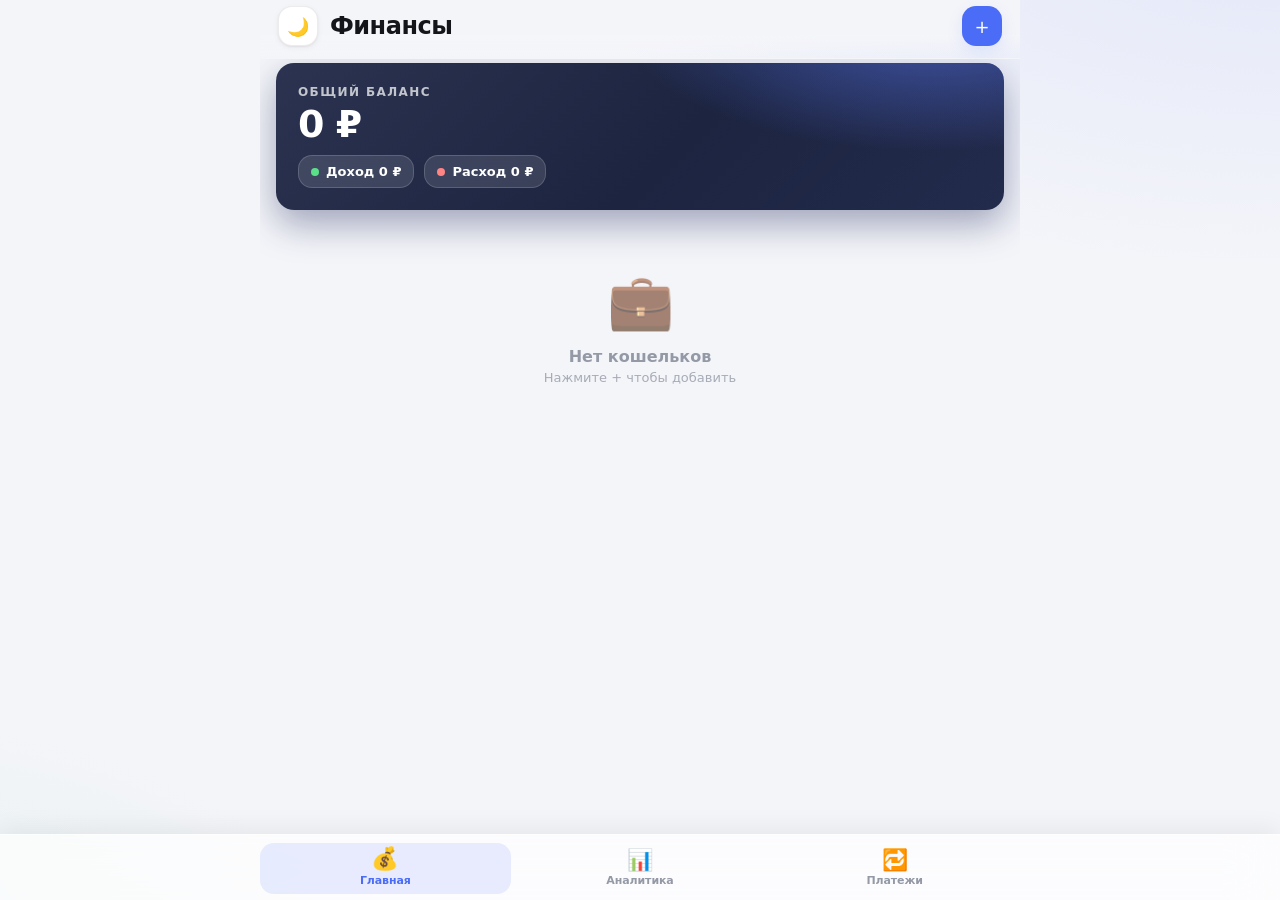
==== commit bf69a790: "feat: update theme colors and meta tags for mobile app" ====
--- a/index.html
+++ b/index.html
@@ -4,199 +4,295 @@
     <meta charset="UTF-8">
     <meta name="viewport" content="width=device-width,initial-scale=1.0,maximum-scale=1.0,user-scalable=no,viewport-fit=cover">
     <meta name="apple-mobile-web-app-capable" content="yes">
+    <meta name="mobile-web-app-capable" content="yes">
     <meta name="apple-mobile-web-app-status-bar-style" content="black-translucent">
-    <meta name="theme-color" content="#1a1a2e">
+    <meta name="theme-color" content="#f4f5f9">
     <meta name="apple-mobile-web-app-title" content="Финансы">
+    <meta name="description" content="Финансы — учёт кошельков, операций, платежей и аналитика">
     <title>Финансы</title>
     <style>
         :root {
-            --bg: #f5f5f7;
+            --bg: #f4f5f9;
+            --bg-grad: radial-gradient(1200px 600px at 100% -10%, rgba(74,108,247,0.10), transparent 60%), radial-gradient(900px 500px at -10% 110%, rgba(24,181,102,0.08), transparent 55%);
             --surface: #ffffff;
-            --surface2: #f0f0f5;
-            --text: #1a1a2e;
-            --text2: #555;
-            --text3: #888;
+            --surface-2: #f1f2f7;
+            --surface-3: #e9eaf1;
+            --text: #14151a;
+            --text-2: #565a67;
+            --text-3: #9499a6;
             --accent: #4a6cf7;
-            --accent2: #6c5ce7;
-            --danger: #e74c3c;
-            --success: #2ecc71;
-            --warning: #f39c12;
-            --border: rgba(0,0,0,0.08);
-            --shadow-sm: 0 2px 8px rgba(0,0,0,0.06);
-            --shadow: 0 8px 32px rgba(0,0,0,0.10);
-            --shadow-lg: 0 16px 48px rgba(0,0,0,0.14);
-            --shadow-3d: 0 2px 4px rgba(0,0,0,0.06),0 8px 20px rgba(0,0,0,0.10),0 1px 3px rgba(0,0,0,0.05);
-            --glass: rgba(255,255,255,0.75);
-            --glass-border: rgba(255,255,255,0.5);
-            --card-gradient: linear-gradient(145deg, #ffffff 0%, #f8f9fc 100%);
-            --header-gradient: linear-gradient(180deg, #f5f5f7 0%, #f5f5f7 85%, rgba(245,245,247,0) 100%);
-            --modal-overlay: rgba(0,0,0,0.5);
-            --tab-bg: rgba(255,255,255,0.8);
-            --input-bg: #f5f5f7;
-            --badge-bg: #f0f0f5;
+            --accent-2: #3b5de7;
+            --accent-soft: rgba(74,108,247,0.12);
+            --success: #16a34a;
+            --success-soft: rgba(22,163,74,0.13);
+            --danger: #e23b3b;
+            --danger-soft: rgba(226,59,59,0.13);
+            --warning: #e08600;
+            --warning-soft: rgba(224,134,0,0.14);
+            --border: rgba(20,21,26,0.08);
+            --border-strong: rgba(20,21,26,0.14);
+            --shadow-sm: 0 1px 2px rgba(20,21,26,0.06), 0 2px 6px rgba(20,21,26,0.05);
+            --shadow: 0 6px 24px rgba(20,21,26,0.08);
+            --shadow-lg: 0 18px 48px rgba(20,21,26,0.16);
+            --glass: rgba(255,255,255,0.72);
+            --glass-strong: rgba(255,255,255,0.85);
+            --glass-border: rgba(255,255,255,0.6);
+            --modal-overlay: rgba(18,20,28,0.42);
             --skeleton: #e8e8ed;
             --invest-color: #6c5ce7;
+            --cash-color: #16a34a;
+            --card-color: #4a6cf7;
+            --debt-pos-color: #16a34a;
+            --debt-neg-color: #e23b3b;
+            --radius-xs: 10px;
+            --radius-sm: 14px;
+            --radius: 18px;
+            --radius-lg: 22px;
+            --radius-xl: 28px;
+            --font: -apple-system, BlinkMacSystemFont, 'SF Pro Display', 'Segoe UI', 'Helvetica Neue', system-ui, sans-serif;
+            --t: 0.28s cubic-bezier(0.4,0,0.2,1);
+            --spring: 0.5s cubic-bezier(0.34,1.4,0.64,1);
+            --safe-top: env(safe-area-inset-top, 12px);
+            --safe-bottom: env(safe-area-inset-bottom, 16px);
+            --nav-height: 66px;
+            --header-height: 54px;
+        }
+        .dark {
+            --bg: #0a0b10;
+            --bg-grad: radial-gradient(1200px 600px at 100% -10%, rgba(74,108,247,0.16), transparent 60%), radial-gradient(900px 500px at -10% 110%, rgba(108,92,231,0.12), transparent 55%);
+            --surface: #15161f;
+            --surface-2: #1d1f2b;
+            --surface-3: #262837;
+            --text: #edeef4;
+            --text-2: #a6abba;
+            --text-3: #6b7080;
+            --accent: #5e7dff;
+            --accent-2: #4a6cf7;
+            --accent-soft: rgba(94,125,255,0.18);
+            --success: #2ecc71;
+            --success-soft: rgba(46,204,113,0.16);
+            --danger: #f06a6a;
+            --danger-soft: rgba(240,106,106,0.16);
+            --warning: #f5a623;
+            --warning-soft: rgba(245,166,35,0.16);
+            --border: rgba(255,255,255,0.08);
+            --border-strong: rgba(255,255,255,0.16);
+            --shadow-sm: 0 1px 2px rgba(0,0,0,0.4), 0 2px 8px rgba(0,0,0,0.3);
+            --shadow: 0 8px 28px rgba(0,0,0,0.45);
+            --shadow-lg: 0 22px 56px rgba(0,0,0,0.6);
+            --glass: rgba(21,22,31,0.72);
+            --glass-strong: rgba(21,22,31,0.9);
+            --glass-border: rgba(255,255,255,0.08);
+            --modal-overlay: rgba(0,0,0,0.62);
+            --skeleton: #23252f;
             --cash-color: #2ecc71;
-            --card-color: #4a6cf7;
             --debt-pos-color: #2ecc71;
-            --debt-neg-color: #e74c3c;
-            --radius-sm: 10px;
-            --radius: 16px;
-            --radius-lg: 20px;
-            --radius-xl: 24px;
-            --font: -apple-system, BlinkMacSystemFont, 'SF Pro Display', 'Helvetica Neue', sans-serif;
-            --transition: 0.3s cubic-bezier(0.4,0,0.2,1);
-            --spring: 0.5s cubic-bezier(0.34,1.56,0.64,1);
-            --safe-top: env(safe-area-inset-top, 16px);
-            --safe-bottom: env(safe-area-inset-bottom, 20px);
-            --safe-left: env(safe-area-inset-left, 0px);
-            --safe-right: env(safe-area-inset-right, 0px);
-            --nav-height: 64px;
-            --header-height: 56px;
-        }
-        .dark {
-            --bg: #0d0d1a;
-            --surface: #1a1a2e;
-            --surface2: #222238;
-            --text: #e8e8f0;
-            --text2: #b0b0c0;
-            --text3: #777;
-            --border: rgba(255,255,255,0.08);
-            --shadow-sm: 0 2px 8px rgba(0,0,0,0.3);
-            --shadow: 0 8px 32px rgba(0,0,0,0.4);
-            --shadow-lg: 0 16px 48px rgba(0,0,0,0.5);
-            --shadow-3d: 0 2px 4px rgba(0,0,0,0.25),0 8px 20px rgba(0,0,0,0.35),0 1px 3px rgba(0,0,0,0.2);
-            --glass: rgba(30,30,50,0.8);
-            --glass-border: rgba(255,255,255,0.1);
-            --card-gradient: linear-gradient(145deg, #1e1e35 0%, #1a1a2e 100%);
-            --header-gradient: linear-gradient(180deg, #0d0d1a 0%, #0d0d1a 85%, rgba(13,13,26,0) 100%);
-            --modal-overlay: rgba(0,0,0,0.7);
-            --tab-bg: rgba(26,26,46,0.85);
-            --input-bg: #222238;
-            --badge-bg: #222238;
-            --skeleton: #2a2a40;
-        }
-        *{margin:0;padding:0;box-sizing:border-box;-webkit-tap-highlight-color:transparent;-webkit-user-select:none;user-select:none;-webkit-font-smoothing:antialiased;}
-        html,body{height:100%;overflow:hidden;position:fixed;top:0;left:0;right:0;bottom:0;width:100%;font-family:var(--font);background:var(--bg);color:var(--text);transition:background var(--transition),color var(--transition);}
-        body{display:flex;flex-direction:column;}
-        input,textarea,select{-webkit-user-select:text;user-select:text;font-family:var(--font);}
-        .app{flex:1;display:flex;flex-direction:column;height:100%;overflow:hidden;position:relative;}
-        .pages{flex:1;position:relative;overflow:hidden;}
-        .page{position:absolute;top:0;left:0;right:0;bottom:0;display:flex;flex-direction:column;opacity:0;pointer-events:none;transform:translateY(8px);transition:opacity 0.35s ease,transform 0.35s cubic-bezier(0.4,0,0.2,1);will-change:transform,opacity;padding-bottom:calc(var(--nav-height) + var(--safe-bottom) + 8px);}
-        .page.active{opacity:1;pointer-events:auto;transform:translateY(0);}
-        .page-header{position:sticky;top:0;z-index:10;padding:var(--safe-top) 16px 10px;background:var(--header-gradient);backdrop-filter:blur(20px);-webkit-backdrop-filter:blur(20px);display:flex;align-items:center;justify-content:space-between;min-height:calc(var(--header-height) + var(--safe-top));gap:12px;flex-shrink:0;border-bottom:1px solid transparent;transition:border-color 0.3s;}
-        .page-header.scrolled{border-bottom:1px solid var(--border);}
-        .page-title{font-size:22px;font-weight:700;letter-spacing:-0.3px;flex:1;text-align:center;white-space:nowrap;}
-        .header-btn{width:38px;height:38px;border-radius:50%;border:none;background:var(--surface);color:var(--text);font-size:18px;cursor:pointer;display:flex;align-items:center;justify-content:center;box-shadow:var(--shadow-sm);transition:all var(--transition);flex-shrink:0;position:relative;-webkit-tap-highlight-color:transparent;}
-        .header-btn:active{transform:scale(0.9);box-shadow:var(--shadow);}
-        .page-content{flex:1;overflow-y:auto;overflow-x:hidden;padding:0 14px;-webkit-overflow-scrolling:touch;scroll-behavior:smooth;padding-bottom:8px;}
-        .page-content::-webkit-scrollbar{width:0;}
-        .card-3d{background:var(--card-gradient);border-radius:var(--radius-lg);padding:18px 20px;box-shadow:var(--shadow-3d);border:1px solid var(--border);position:relative;transition:all var(--transition);cursor:pointer;transform:perspective(800px) rotateX(1deg) translateY(0);will-change:transform;margin-bottom:12px;}
-        .card-3d:active{transform:perspective(800px) rotateX(2deg) translateY(-2px) scale(0.985);box-shadow:var(--shadow-lg);transition:transform 0.15s ease,box-shadow 0.15s ease;}
-        .card-3d.summary-card{background:linear-gradient(145deg,#1a1a2e 0%,#16213e 40%,#1a1a2e 100%);color:#fff;border:1px solid rgba(255,255,255,0.1);box-shadow:0 4px 12px rgba(0,0,0,0.25),0 10px 30px rgba(0,0,0,0.3),0 2px 6px rgba(0,0,0,0.2);transform:perspective(800px) rotateX(1.5deg);margin-bottom:16px;padding:20px 22px;}
-        .dark .card-3d.summary-card{box-shadow:0 4px 12px rgba(0,0,0,0.4),0 10px 30px rgba(0,0,0,0.5),0 2px 6px rgba(0,0,0,0.35);}
-        .summary-card .summary-balance{font-size:34px;font-weight:800;letter-spacing:-1px;margin:4px 0;}
-        .summary-card .summary-label{font-size:13px;opacity:0.7;text-transform:uppercase;letter-spacing:1px;}
-        .summary-card .summary-sub{font-size:13px;opacity:0.6;margin-top:2px;}
-        .wallet-card{display:flex;align-items:center;gap:14px;min-height:70px;padding-right:32px;}
-        .wallet-delete-btn{position:absolute;top:10px;right:10px;width:24px;height:24px;border-radius:50%;border:none;background:rgba(128,128,128,0.15);color:var(--text2);font-size:16px;line-height:1;cursor:pointer;display:flex;align-items:center;justify-content:center;z-index:2;transition:all var(--transition);}
-        .wallet-delete-btn:active{background:var(--danger);color:#fff;transform:scale(0.9);}
-        .wallet-icon{width:46px;height:46px;border-radius:var(--radius);display:flex;align-items:center;justify-content:center;font-size:22px;flex-shrink:0;}
-        .wallet-icon.invest{background:rgba(108,92,231,0.15);color:var(--invest-color);}
-        .wallet-icon.cash{background:rgba(46,204,113,0.15);color:var(--cash-color);}
-        .wallet-icon.card-type{background:rgba(74,108,247,0.15);color:var(--card-color);}
-        .wallet-icon.debt{background:rgba(46,204,113,0.15);color:var(--debt-pos-color);}
-        .wallet-icon.debt.negative{background:rgba(231,76,60,0.15);color:var(--debt-neg-color);}
-        .wallet-info{flex:1;min-width:0;}
-        .wallet-name{font-weight:600;font-size:16px;letter-spacing:-0.2px;}
-        .wallet-meta{font-size:12px;color:var(--text2);margin-top:2px;}
-        .wallet-balance{font-weight:700;font-size:18px;letter-spacing:-0.3px;text-align:right;white-space:nowrap;}
-        .tab-bar{position:fixed;bottom:0;left:0;right:0;z-index:100;display:flex;background:var(--tab-bg);backdrop-filter:blur(24px);-webkit-backdrop-filter:blur(24px);border-top:1px solid var(--glass-border);padding:6px 12px calc(var(--safe-bottom) + 4px);gap:4px;box-shadow:0 -4px 20px rgba(0,0,0,0.08);}
-        .dark .tab-bar{box-shadow:0 -4px 20px rgba(0,0,0,0.4);}
-        .tab-item{flex:1;display:flex;flex-direction:column;align-items:center;justify-content:center;padding:6px 4px;border-radius:var(--radius);cursor:pointer;transition:all var(--spring);gap:2px;border:none;background:transparent;color:var(--text3);font-family:var(--font);font-size:11px;font-weight:500;position:relative;-webkit-tap-highlight-color:transparent;letter-spacing:-0.1px;}
-        .tab-item.active{color:var(--accent);font-weight:700;}
-        .tab-item.active::before{content:'';position:absolute;top:-2px;width:28px;height:3px;background:var(--accent);border-radius:0 0 6px 6px;transition:all var(--spring);}
-        .tab-icon{font-size:22px;transition:transform var(--spring);line-height:1;}
-        .tab-item:active .tab-icon{transform:scale(0.85);}
-        .tab-item.active .tab-icon{transform:scale(1.05);}
-        .modal-overlay{position:fixed;inset:0;background:var(--modal-overlay);z-index:200;display:flex;align-items:flex-end;justify-content:center;opacity:0;pointer-events:none;transition:opacity 0.3s ease;-webkit-backdrop-filter:blur(4px);backdrop-filter:blur(4px);}
-        .modal-overlay.open{opacity:1;pointer-events:auto;}
-        .modal-sheet{background:var(--surface);width:100%;max-width:500px;max-height:85vh;border-radius:var(--radius-xl) var(--radius-xl) 0 0;padding:8px 16px calc(var(--safe-bottom) + 20px);overflow-y:auto;transform:translateY(100%);transition:transform 0.4s cubic-bezier(0.32,0.72,0,1);box-shadow:var(--shadow-lg);display:flex;flex-direction:column;gap:12px;}
-        .modal-overlay.open .modal-sheet{transform:translateY(0);}
-        .modal-handle{width:36px;height:4px;background:var(--border);border-radius:2px;margin:6px auto 10px;flex-shrink:0;}
-        .modal-title{font-size:20px;font-weight:700;text-align:center;letter-spacing:-0.3px;}
-        .modal-input{width:100%;padding:14px 16px;border-radius:var(--radius);border:1.5px solid var(--border);background:var(--input-bg);font-size:16px;color:var(--text);transition:all var(--transition);outline:none;}
-        .modal-input:focus{border-color:var(--accent);box-shadow:0 0 0 3px rgba(74,108,247,0.15);}
-        .modal-btn{width:100%;padding:14px;border-radius:var(--radius);border:none;font-size:16px;font-weight:600;cursor:pointer;transition:all var(--transition);font-family:var(--font);letter-spacing:-0.2px;}
-        .modal-btn.primary{background:var(--accent);color:#fff;}
-        .modal-btn.primary:active{background:#3b5de7;transform:scale(0.97);}
-        .modal-btn.danger{background:transparent;color:var(--danger);border:1.5px solid var(--danger);}
-        .modal-btn.danger:active{background:rgba(231,76,60,0.1);transform:scale(0.97);}
-        .modal-btn.secondary{background:var(--surface2);color:var(--text);}
-        .modal-btn.secondary:active{transform:scale(0.97);opacity:0.8;}
-        .type-toggle{display:flex;background:var(--surface2);border-radius:var(--radius);padding:3px;gap:3px;}
-        .type-toggle button{flex:1;padding:10px;border:none;border-radius:calc(var(--radius) - 3px);font-size:14px;font-weight:600;cursor:pointer;transition:all var(--spring);background:transparent;color:var(--text2);font-family:var(--font);}
-        .type-toggle button.active-income{background:#2ecc71;color:#fff;box-shadow:0 2px 8px rgba(46,204,113,0.3);}
-        .type-toggle button.active-expense{background:#e74c3c;color:#fff;box-shadow:0 2px 8px rgba(231,76,60,0.3);}
-        .category-list{display:flex;flex-wrap:wrap;gap:8px;max-height:140px;overflow-y:auto;padding:4px 0;}
-        .category-chip{padding:8px 14px;border-radius:20px;font-size:13px;font-weight:500;cursor:pointer;transition:all var(--transition);border:1.5px solid var(--border);background:var(--surface2);color:var(--text2);display:flex;align-items:center;gap:6px;white-space:nowrap;}
-        .category-chip.selected{background:var(--accent);color:#fff;border-color:var(--accent);box-shadow:0 4px 12px rgba(74,108,247,0.25);}
-        .category-chip .del-cat{width:16px;height:16px;border-radius:50%;border:none;background:rgba(0,0,0,0.2);color:inherit;font-size:10px;cursor:pointer;display:flex;align-items:center;justify-content:center;line-height:1;padding:0;opacity:0.7;}
-        .category-chip .del-cat:active{opacity:1;background:rgba(0,0,0,0.4);}
-        .add-cat-chip{padding:8px 12px;border-radius:20px;font-size:13px;cursor:pointer;border:1.5px dashed var(--border);background:transparent;color:var(--text3);display:flex;align-items:center;gap:4px;font-family:var(--font);transition:all var(--transition);}
-        .add-cat-chip:active{border-color:var(--accent);color:var(--accent);}
-        .history-group{margin-bottom:10px;}
-        .history-group-title{font-size:12px;font-weight:600;color:var(--text3);text-transform:uppercase;letter-spacing:1px;padding:6px 4px;position:sticky;top:0;background:var(--surface);z-index:1;border-radius:6px;}
-        .history-item{display:flex;align-items:center;gap:12px;padding:12px 14px;border-radius:var(--radius);background:var(--surface2);margin-bottom:6px;cursor:pointer;transition:all var(--transition);border:1px solid transparent;}
-        .history-item:active{border-color:var(--border);transform:scale(0.985);box-shadow:var(--shadow-sm);}
-        .history-icon{width:36px;height:36px;border-radius:10px;display:flex;align-items:center;justify-content:center;font-size:16px;flex-shrink:0;}
-        .history-icon.income{background:rgba(46,204,113,0.15);color:#2ecc71;}
-        .history-icon.expense{background:rgba(231,76,60,0.15);color:#e74c3c;}
-        .history-details{flex:1;min-width:0;}
-        .history-comment{font-weight:500;font-size:14px;letter-spacing:-0.2px;}
-        .history-meta{font-size:11px;color:var(--text3);margin-top:1px;}
-        .history-amount{font-weight:700;font-size:16px;letter-spacing:-0.3px;white-space:nowrap;}
-        .history-amount.income-amount{color:#2ecc71;}
-        .history-amount.expense-amount{color:#e74c3c;}
-        .toggle-row{display:flex;background:var(--surface2);border-radius:var(--radius);padding:3px;gap:3px;margin-bottom:8px;}
-        .toggle-row button{flex:1;padding:10px;border:none;border-radius:calc(var(--radius) - 3px);font-size:14px;font-weight:600;cursor:pointer;transition:all var(--spring);background:transparent;color:var(--text2);font-family:var(--font);}
-        .toggle-row button.active-analytics{background:var(--accent);color:#fff;box-shadow:0 2px 8px rgba(74,108,247,0.3);}
-        .period-row{display:flex;gap:6px;margin-bottom:12px;}
-        .period-btn{flex:1;padding:8px;border-radius:20px;border:1.5px solid var(--border);background:var(--surface2);font-size:13px;font-weight:600;cursor:pointer;transition:all var(--transition);color:var(--text2);font-family:var(--font);}
-        .period-btn.active-period{background:var(--accent);color:#fff;border-color:var(--accent);}
-        .chart-container{display:flex;justify-content:center;align-items:center;padding:8px 0 16px;}
-        canvas#pieChart{max-width:220px;max-height:220px;width:100%;height:auto;}
-        .analytics-list{display:flex;flex-direction:column;gap:8px;}
-        .analytics-row{display:flex;align-items:center;gap:10px;padding:10px 12px;border-radius:var(--radius);background:var(--surface2);}
-        .analytics-dot{width:10px;height:10px;border-radius:50%;flex-shrink:0;}
-        .analytics-name{flex:1;font-weight:500;font-size:14px;}
-        .analytics-pct{font-weight:600;font-size:13px;color:var(--text2);margin-right:8px;}
-        .analytics-sum{font-weight:700;font-size:14px;}
-        .payment-item{display:flex;align-items:center;gap:12px;padding:14px;border-radius:var(--radius);background:var(--surface2);margin-bottom:8px;cursor:pointer;transition:all var(--transition);border:1px solid transparent;}
-        .payment-item:active{border-color:var(--border);transform:scale(0.985);}
-        .payment-status{font-size:11px;font-weight:600;padding:4px 10px;border-radius:10px;white-space:nowrap;}
-        .payment-status.today{background:rgba(46,204,113,0.2);color:#2ecc71;}
-        .payment-status.tomorrow{background:rgba(243,156,18,0.2);color:#f39c12;}
-        .payment-status.upcoming{background:rgba(74,108,247,0.15);color:#4a6cf7;}
-        .payment-status.overdue{background:rgba(231,76,60,0.2);color:#e74c3c;}
-        .empty-state{text-align:center;padding:40px 20px;color:var(--text3);}
-        .empty-state .empty-icon{font-size:56px;margin-bottom:12px;opacity:0.6;}
-        .empty-state p{font-size:16px;font-weight:500;}
-        .confirm-overlay{position:fixed;inset:0;background:rgba(0,0,0,0.6);z-index:300;display:flex;align-items:center;justify-content:center;opacity:0;pointer-events:none;transition:opacity 0.25s ease;}
-        .confirm-overlay.open{opacity:1;pointer-events:auto;}
-        .confirm-dialog{background:var(--surface);border-radius:var(--radius-xl);padding:24px 20px;text-align:center;width:85%;max-width:320px;box-shadow:var(--shadow-lg);display:flex;flex-direction:column;gap:12px;}
-        .confirm-dialog p{font-size:16px;font-weight:500;line-height:1.4;}
-        .confirm-btns{display:flex;gap:10px;}
-        .confirm-btns button{flex:1;padding:12px;border-radius:var(--radius);border:none;font-size:15px;font-weight:600;cursor:pointer;font-family:var(--font);transition:all var(--transition);}
-        .confirm-btns .btn-cancel{background:var(--surface2);color:var(--text);}
-        .confirm-btns .btn-delete{background:var(--danger);color:#fff;}
-        .confirm-btns button:active{transform:scale(0.94);}
-        @keyframes fadeInUp{from{opacity:0;transform:translateY(20px);}to{opacity:1;transform:translateY(0);}}
-        @keyframes pulse{0%,100%{transform:scale(1);}50%{transform:scale(1.04);}}
-        .animate-in{animation:fadeInUp 0.4s cubic-bezier(0.4,0,0.2,1) forwards;}
-        .ripple{position:relative;overflow:hidden;}
-        .ripple::after{content:'';position:absolute;inset:0;background:radial-gradient(circle,rgba(255,255,255,0.3) 10%,transparent 10%);background-position:center;background-repeat:no-repeat;opacity:0;transition:opacity 0.4s,transform 0.4s;border-radius:inherit;}
-        .ripple:active::after{opacity:1;transform:scale(8);transition:opacity 0.15s,transform 0.4s;}
+            --debt-neg-color: #f06a6a;
+        }
+        * { margin:0; padding:0; box-sizing:border-box; -webkit-tap-highlight-color:transparent; -webkit-user-select:none; user-select:none; -webkit-font-smoothing:antialiased; text-rendering:optimizeLegibility; }
+        html, body { height:100%; overflow:hidden; position:fixed; inset:0; width:100%; font-family:var(--font); background:var(--bg); color:var(--text); transition:background var(--t), color var(--t); }
+        html { background:var(--bg); }
+        body { display:flex; flex-direction:column; background-image:var(--bg-grad); background-attachment:fixed; }
+        input, textarea, select { -webkit-user-select:text; user-select:text; font-family:var(--font); }
+        button { font-family:var(--font); }
+
+        .app { flex:1; display:flex; flex-direction:column; height:100%; overflow:hidden; position:relative; max-width:760px; width:100%; margin:0 auto; }
+        .pages { flex:1; position:relative; overflow:hidden; }
+        .page { position:absolute; inset:0; display:flex; flex-direction:column; opacity:0; pointer-events:none; transform:translateY(10px) scale(0.995); transition:opacity 0.34s ease, transform 0.34s cubic-bezier(0.4,0,0.2,1); will-change:transform,opacity; padding-bottom:calc(var(--nav-height) + var(--safe-bottom)); }
+        .page.active { opacity:1; pointer-events:auto; transform:none; }
+
+        /* ---------- Header ---------- */
+        .page-header { position:sticky; top:0; z-index:10; padding:calc(var(--safe-top) + 6px) 18px 12px; background:linear-gradient(180deg, var(--bg) 60%, transparent); backdrop-filter:blur(18px); -webkit-backdrop-filter:blur(18px); display:flex; align-items:center; justify-content:space-between; gap:12px; flex-shrink:0; border-bottom:1px solid transparent; transition:border-color var(--t); }
+        .page-header.scrolled { border-bottom:1px solid var(--border); }
+        .page-title { font-size:24px; font-weight:800; letter-spacing:-0.5px; flex:1; }
+        .page-title.center { text-align:center; }
+        .header-btn { width:40px; height:40px; border-radius:14px; border:1px solid var(--border); background:var(--surface); color:var(--text); font-size:18px; cursor:pointer; display:flex; align-items:center; justify-content:center; box-shadow:var(--shadow-sm); transition:transform var(--t), background var(--t), box-shadow var(--t); flex-shrink:0; }
+        .header-btn:active { transform:scale(0.88); }
+        .header-btn.accent { background:var(--accent); color:#fff; border-color:transparent; box-shadow:0 6px 16px var(--accent-soft); }
+
+        .page-content { flex:1; overflow-y:auto; overflow-x:hidden; padding:4px 16px 12px; -webkit-overflow-scrolling:touch; scroll-behavior:smooth; }
+        .page-content::-webkit-scrollbar { width:0; }
+        .stack { display:flex; flex-direction:column; gap:12px; }
+
+        /* ---------- Cards (clean / soft) ---------- */
+        .card { background:var(--surface); border-radius:var(--radius); padding:18px; box-shadow:var(--shadow-sm); border:1px solid var(--border); transition:transform var(--t), box-shadow var(--t), border-color var(--t); position:relative; }
+        .card.tap { cursor:pointer; }
+        .card.tap:active { transform:scale(0.985); box-shadow:var(--shadow); }
+
+        /* Balance / summary card */
+        .summary-card { color:#fff; border:none; padding:22px; overflow:hidden; background:linear-gradient(135deg, #2b3350 0%, #1c2440 55%, #232b4d 100%); box-shadow:0 14px 36px rgba(30,40,90,0.4); }
+        .summary-card::before { content:''; position:absolute; inset:0; background:radial-gradient(520px 220px at 90% -30%, rgba(94,125,255,0.55), transparent 60%); pointer-events:none; }
+        .summary-card .summary-label { font-size:12px; font-weight:600; letter-spacing:1.4px; text-transform:uppercase; opacity:0.72; position:relative; }
+        .summary-card .summary-balance { font-size:38px; font-weight:800; letter-spacing:-1px; margin:6px 0 12px; position:relative; line-height:1; }
+        .summary-pills { display:flex; gap:10px; position:relative; flex-wrap:wrap; }
+        .summary-pill { background:rgba(255,255,255,0.12); border:1px solid rgba(255,255,255,0.16); border-radius:14px; padding:8px 12px; font-size:13px; font-weight:600; display:flex; align-items:center; gap:7px; backdrop-filter:blur(6px); }
+        .summary-pill .dot { width:8px; height:8px; border-radius:50%; }
+        .summary-pill .dot.in { background:#5be08a; }
+        .summary-pill .dot.out { background:#ff8585; }
+
+        .section-label { font-size:13px; font-weight:700; color:var(--text-3); text-transform:uppercase; letter-spacing:0.8px; padding:6px 4px 2px; }
+
+        /* Wallet card */
+        .wallet-card { display:flex; align-items:center; gap:14px; padding:16px; cursor:pointer; }
+        .wallet-delete-btn { position:absolute; top:50%; right:12px; transform:translateY(-50%); width:28px; height:28px; border-radius:50%; border:none; background:var(--surface-2); color:var(--text-3); font-size:17px; line-height:1; cursor:pointer; display:flex; align-items:center; justify-content:center; opacity:0; transition:all var(--t); }
+        .wallet-card:hover .wallet-delete-btn, .wallet-card:active .wallet-delete-btn { opacity:1; }
+        .wallet-delete-btn:active { background:var(--danger); color:#fff; transform:translateY(-50%) scale(0.88); }
+        .wallet-icon { width:48px; height:48px; border-radius:15px; display:flex; align-items:center; justify-content:center; font-size:22px; flex-shrink:0; }
+        .wallet-icon.invest { background:rgba(108,92,231,0.14); }
+        .wallet-icon.cash { background:var(--success-soft); }
+        .wallet-icon.card-type { background:var(--accent-soft); }
+        .wallet-icon.debt { background:var(--success-soft); }
+        .wallet-icon.debt.negative { background:var(--danger-soft); }
+        .wallet-info { flex:1; min-width:0; }
+        .wallet-name { font-weight:700; font-size:16px; letter-spacing:-0.2px; white-space:nowrap; overflow:hidden; text-overflow:ellipsis; }
+        .wallet-meta { font-size:12.5px; color:var(--text-2); margin-top:2px; }
+        .wallet-balance { font-weight:800; font-size:18px; letter-spacing:-0.4px; text-align:right; white-space:nowrap; }
+
+        /* ---------- Tab bar ---------- */
+        .tab-bar { position:fixed; bottom:0; left:0; right:0; z-index:100; display:flex; justify-content:center; gap:6px; background:var(--glass); backdrop-filter:blur(24px); -webkit-backdrop-filter:blur(24px); border-top:1px solid var(--glass-border); padding:8px 14px calc(var(--safe-bottom) + 6px); box-shadow:0 -6px 24px rgba(0,0,0,0.06); }
+        .dark .tab-bar { box-shadow:0 -6px 24px rgba(0,0,0,0.4); }
+        .tab-bar-inner { display:flex; width:100%; max-width:760px; gap:4px; }
+        .tab-item { flex:1; display:flex; flex-direction:column; align-items:center; justify-content:center; padding:7px 4px; border-radius:14px; cursor:pointer; transition:color var(--t), background var(--t); gap:3px; border:none; background:transparent; color:var(--text-3); font-size:11px; font-weight:600; position:relative; letter-spacing:-0.1px; }
+        .tab-item.active { color:var(--accent); background:var(--accent-soft); }
+        .tab-icon { font-size:21px; transition:transform var(--spring); line-height:1; }
+        .tab-item:active .tab-icon { transform:scale(0.82); }
+        .tab-item.active .tab-icon { transform:translateY(-1px) scale(1.06); }
+
+        /* ---------- Segmented toggle ---------- */
+        .segmented { display:flex; background:var(--surface-2); border-radius:14px; padding:4px; gap:4px; }
+        .segmented button { flex:1; padding:10px; border:none; border-radius:11px; font-size:14px; font-weight:600; cursor:pointer; transition:all var(--t); background:transparent; color:var(--text-2); }
+        .segmented button.on { background:var(--surface); color:var(--text); box-shadow:var(--shadow-sm); }
+        .segmented button.on-income { background:var(--success); color:#fff; }
+        .segmented button.on-expense { background:var(--danger); color:#fff; }
+
+        /* chips */
+        .chip-row { display:flex; flex-wrap:wrap; gap:8px; }
+        .chip { padding:8px 13px; border-radius:13px; font-size:13px; font-weight:600; cursor:pointer; transition:all var(--t); border:1px solid var(--border); background:var(--surface-2); color:var(--text-2); display:flex; align-items:center; gap:6px; white-space:nowrap; }
+        .chip.selected { background:var(--accent); color:#fff; border-color:transparent; box-shadow:0 4px 12px var(--accent-soft); }
+        .chip .del-cat { width:17px; height:17px; border-radius:50%; border:none; background:rgba(0,0,0,0.18); color:inherit; font-size:11px; cursor:pointer; display:flex; align-items:center; justify-content:center; line-height:1; padding:0; }
+        .chip.add { border-style:dashed; color:var(--text-3); background:transparent; }
+
+        /* ---------- Modal ---------- */
+        .modal-overlay { position:fixed; inset:0; background:var(--modal-overlay); z-index:200; display:flex; align-items:flex-end; justify-content:center; opacity:0; pointer-events:none; transition:opacity 0.3s ease; -webkit-backdrop-filter:blur(6px); backdrop-filter:blur(6px); }
+        .modal-overlay.open { opacity:1; pointer-events:auto; }
+        .modal-sheet { background:var(--surface); width:100%; max-width:540px; max-height:88vh; border-radius:var(--radius-xl) var(--radius-xl) 0 0; padding:8px 18px calc(var(--safe-bottom) + 20px); overflow-y:auto; transform:translateY(100%); transition:transform 0.42s cubic-bezier(0.32,0.72,0,1); box-shadow:var(--shadow-lg); display:flex; flex-direction:column; gap:13px; border:1px solid var(--border); border-bottom:none; }
+        @media(min-width:600px){ .modal-overlay{ align-items:center; } .modal-sheet{ border-radius:var(--radius-xl); transform:translateY(20px) scale(0.96); } .modal-overlay.open .modal-sheet{ transform:none; } }
+        .modal-overlay.open .modal-sheet { transform:translateY(0); }
+        .modal-sheet::-webkit-scrollbar { width:0; }
+        .modal-handle { width:40px; height:4px; background:var(--border-strong); border-radius:2px; margin:6px auto 8px; flex-shrink:0; }
+        .modal-title { font-size:21px; font-weight:800; letter-spacing:-0.4px; }
+        .modal-input { width:100%; padding:14px 16px; border-radius:14px; border:1.5px solid var(--border); background:var(--surface-2); font-size:16px; color:var(--text); transition:all var(--t); outline:none; }
+        .modal-input:focus { border-color:var(--accent); background:var(--surface); box-shadow:0 0 0 4px var(--accent-soft); }
+        .field-label { font-size:13px; font-weight:600; color:var(--text-2); padding:2px 2px 0; }
+        .modal-btn { width:100%; padding:15px; border-radius:14px; border:none; font-size:16px; font-weight:700; cursor:pointer; transition:all var(--t); letter-spacing:-0.2px; }
+        .modal-btn.primary { background:var(--accent); color:#fff; }
+        .modal-btn.primary:active { background:var(--accent-2); transform:scale(0.97); }
+        .modal-btn.danger { background:transparent; color:var(--danger); border:1.5px solid var(--danger); }
+        .modal-btn.danger:active { background:var(--danger-soft); transform:scale(0.97); }
+        .modal-btn.secondary { background:var(--surface-2); color:var(--text); }
+        .modal-btn.secondary:active { transform:scale(0.97); opacity:0.85; }
+        .btn-row { display:flex; gap:10px; }
+
+        /* ---------- History items ---------- */
+        .history-group-title { font-size:12px; font-weight:700; color:var(--text-3); text-transform:uppercase; letter-spacing:0.7px; padding:10px 4px 6px; }
+        .history-item { display:flex; align-items:center; gap:12px; padding:12px 14px; border-radius:14px; background:var(--surface-2); margin-bottom:7px; cursor:pointer; transition:all var(--t); border:1px solid transparent; }
+        .history-item:active { transform:scale(0.985); border-color:var(--border); }
+        .history-icon { width:38px; height:38px; border-radius:11px; display:flex; align-items:center; justify-content:center; font-size:16px; flex-shrink:0; font-weight:700; }
+        .history-icon.income { background:var(--success-soft); color:var(--success); }
+        .history-icon.expense { background:var(--danger-soft); color:var(--danger); }
+        .history-details { flex:1; min-width:0; }
+        .history-comment { font-weight:600; font-size:14.5px; letter-spacing:-0.2px; white-space:nowrap; overflow:hidden; text-overflow:ellipsis; }
+        .history-meta { font-size:11.5px; color:var(--text-3); margin-top:1px; }
+        .history-amount { font-weight:800; font-size:15.5px; letter-spacing:-0.3px; white-space:nowrap; }
+        .history-amount.income-amount { color:var(--success); }
+        .history-amount.expense-amount { color:var(--danger); }
+
+        /* ---------- Payments ---------- */
+        .payment-item { display:flex; align-items:center; gap:12px; padding:15px; border-radius:16px; background:var(--surface); border:1px solid var(--border); margin-bottom:9px; cursor:pointer; transition:all var(--t); box-shadow:var(--shadow-sm); }
+        .payment-item:active { transform:scale(0.985); }
+        .payment-status { font-size:11px; font-weight:700; padding:5px 10px; border-radius:10px; white-space:nowrap; }
+        .payment-status.today { background:var(--success-soft); color:var(--success); }
+        .payment-status.tomorrow { background:var(--warning-soft); color:var(--warning); }
+        .payment-status.upcoming { background:var(--accent-soft); color:var(--accent); }
+        .payment-status.overdue { background:var(--danger-soft); color:var(--danger); }
+
+        /* ---------- Empty ---------- */
+        .empty-state { text-align:center; padding:48px 20px; color:var(--text-3); }
+        .empty-state .empty-icon { font-size:54px; margin-bottom:14px; opacity:0.65; }
+        .empty-state p { font-size:16px; font-weight:600; }
+        .empty-state .sub { font-size:13px; font-weight:500; margin-top:4px; opacity:0.8; }
+
+        /* ---------- Confirm ---------- */
+        .confirm-overlay { position:fixed; inset:0; background:rgba(0,0,0,0.55); z-index:300; display:flex; align-items:center; justify-content:center; opacity:0; pointer-events:none; transition:opacity 0.25s ease; -webkit-backdrop-filter:blur(4px); backdrop-filter:blur(4px); padding:24px; }
+        .confirm-overlay.open { opacity:1; pointer-events:auto; }
+        .confirm-dialog { background:var(--surface); border-radius:var(--radius-lg); padding:24px 22px; text-align:center; width:100%; max-width:340px; box-shadow:var(--shadow-lg); display:flex; flex-direction:column; gap:16px; transform:scale(0.92); transition:transform 0.3s var(--spring); }
+        .confirm-overlay.open .confirm-dialog { transform:scale(1); }
+        .confirm-dialog p { font-size:16.5px; font-weight:600; line-height:1.4; }
+        .confirm-btns { display:flex; gap:10px; }
+        .confirm-btns button { flex:1; padding:13px; border-radius:13px; border:none; font-size:15px; font-weight:700; cursor:pointer; transition:all var(--t); }
+        .confirm-btns .btn-cancel { background:var(--surface-2); color:var(--text); }
+        .confirm-btns .btn-delete { background:var(--danger); color:#fff; }
+        .confirm-btns button:active { transform:scale(0.94); }
+
+        /* ---------- Analytics ---------- */
+        .filter-bar { display:flex; gap:8px; margin-bottom:12px; }
+        .filter-btn { flex:1; padding:11px; border-radius:13px; border:1px solid var(--border); background:var(--surface); font-size:13.5px; font-weight:700; cursor:pointer; transition:all var(--t); color:var(--text-2); display:flex; align-items:center; justify-content:center; gap:6px; box-shadow:var(--shadow-sm); }
+        .filter-btn:active { transform:scale(0.96); }
+        .filter-btn .fb-val { color:var(--accent); }
+        .filter-btn .badge-count { background:var(--accent); color:#fff; border-radius:9px; font-size:11px; padding:1px 7px; }
+        .period-scroll { display:flex; gap:7px; overflow-x:auto; padding:2px 2px 8px; margin:0 -4px 4px; scrollbar-width:none; }
+        .period-scroll::-webkit-scrollbar { display:none; }
+        .period-btn { flex:0 0 auto; padding:9px 16px; border-radius:20px; border:1px solid var(--border); background:var(--surface); font-size:13.5px; font-weight:600; cursor:pointer; transition:all var(--t); color:var(--text-2); }
+        .period-btn.on { background:var(--accent); color:#fff; border-color:transparent; box-shadow:0 4px 12px var(--accent-soft); }
+        .custom-dates { display:flex; gap:8px; margin-bottom:12px; align-items:center; }
+        .custom-dates input { flex:1; padding:11px; font-size:14px; }
+
+        .donut-wrap { display:flex; flex-direction:column; align-items:center; gap:6px; padding:6px 0 4px; }
+        .donut-canvas { width:240px; height:240px; max-width:78vw; max-height:78vw; }
+        .donut-center { position:absolute; inset:0; display:flex; flex-direction:column; align-items:center; justify-content:center; pointer-events:none; }
+        .donut-center .dc-sum { font-size:24px; font-weight:800; letter-spacing:-0.6px; }
+        .donut-center .dc-label { font-size:11.5px; font-weight:600; color:var(--text-3); text-transform:uppercase; letter-spacing:0.8px; margin-top:2px; }
+        .donut-holder { position:relative; display:flex; align-items:center; justify-content:center; }
+
+        .stat-grid { display:grid; grid-template-columns:repeat(2,1fr); gap:10px; }
+        @media(min-width:480px){ .stat-grid{ grid-template-columns:repeat(4,1fr); } }
+        .stat-card { background:var(--surface); border:1px solid var(--border); border-radius:16px; padding:14px; box-shadow:var(--shadow-sm); }
+        .stat-card .st-label { font-size:11.5px; font-weight:600; color:var(--text-3); text-transform:uppercase; letter-spacing:0.5px; }
+        .stat-card .st-value { font-size:18px; font-weight:800; letter-spacing:-0.4px; margin-top:5px; white-space:nowrap; }
+
+        .compare-card { display:flex; align-items:center; justify-content:space-between; gap:12px; }
+        .compare-card .cc-left { min-width:0; }
+        .compare-card .cc-title { font-size:13px; font-weight:600; color:var(--text-2); }
+        .compare-card .cc-sum { font-size:20px; font-weight:800; letter-spacing:-0.4px; margin-top:3px; }
+        .compare-card .cc-prev { font-size:12px; color:var(--text-3); margin-top:2px; }
+        .delta-badge { display:flex; align-items:center; gap:5px; font-size:15px; font-weight:800; padding:9px 13px; border-radius:13px; white-space:nowrap; }
+        .delta-badge.up { background:var(--danger-soft); color:var(--danger); }
+        .delta-badge.down { background:var(--success-soft); color:var(--success); }
+        .delta-badge.flat { background:var(--surface-2); color:var(--text-2); }
+
+        .trend-wrap { padding:4px 0; }
+        .trend-canvas { width:100%; height:170px; display:block; }
+
+        .top-cat-row { display:flex; flex-direction:column; gap:5px; padding:10px 4px; cursor:pointer; border-radius:12px; transition:background var(--t); }
+        .top-cat-row:active { background:var(--surface-2); }
+        .tcr-head { display:flex; align-items:center; gap:10px; }
+        .tcr-dot { width:11px; height:11px; border-radius:50%; flex-shrink:0; }
+        .tcr-name { flex:1; font-weight:600; font-size:14.5px; white-space:nowrap; overflow:hidden; text-overflow:ellipsis; }
+        .tcr-pct { font-size:12.5px; font-weight:600; color:var(--text-3); }
+        .tcr-sum { font-weight:800; font-size:14.5px; letter-spacing:-0.3px; }
+        .tcr-bar { height:8px; border-radius:5px; background:var(--surface-2); overflow:hidden; }
+        .tcr-bar > span { display:block; height:100%; border-radius:5px; transition:width 0.6s cubic-bezier(0.4,0,0.2,1); }
+
+        .export-row { display:flex; gap:10px; }
+        .export-row button { flex:1; }
+
+        /* ---------- Misc / animation ---------- */
+        @keyframes fadeInUp { from{opacity:0;transform:translateY(14px);} to{opacity:1;transform:none;} }
+        .animate-in { animation:fadeInUp 0.4s cubic-bezier(0.4,0,0.2,1) both; }
+        .ripple { position:relative; overflow:hidden; }
+        .ripple::after { content:''; position:absolute; inset:0; background:radial-gradient(circle, currentColor 10%, transparent 10%); background-position:center; background-repeat:no-repeat; opacity:0; transition:opacity 0.4s, transform 0.4s; border-radius:inherit; }
+        .ripple:active::after { opacity:0.18; transform:scale(8); transition:opacity 0.15s, transform 0.4s; }
+        .spacer-sm { height:4px; }
     </style>
 </head>
 <body>
@@ -204,38 +300,38 @@
         <div class="pages" id="pages">
             <div class="page active" id="page-home" data-page="home">
                 <div class="page-header" id="header-home">
-                    <button class="header-btn ripple" id="btn-theme-home" aria-label="Тема">🌙</button>
+                    <button class="header-btn ripple" id="btn-theme-home" aria-label="Сменить тему">🌙</button>
                     <span class="page-title">Финансы</span>
-                    <button class="header-btn ripple" id="btn-add-wallet" aria-label="Добавить кошелёк">+</button>
+                    <button class="header-btn accent ripple" id="btn-add-wallet" aria-label="Добавить кошелёк">+</button>
                 </div>
                 <div class="page-content" id="content-home"></div>
             </div>
             <div class="page" id="page-analytics" data-page="analytics">
                 <div class="page-header" id="header-analytics">
-                    <span style="width:38px;flex-shrink:0;"></span>
+                    <button class="header-btn ripple" id="btn-theme-analytics" aria-label="Сменить тему">🌙</button>
                     <span class="page-title">Аналитика</span>
-                    <span style="width:38px;flex-shrink:0;"></span>
+                    <button class="header-btn ripple" id="btn-export-analytics" aria-label="Экспорт">⤓</button>
                 </div>
                 <div class="page-content" id="content-analytics"></div>
             </div>
             <div class="page" id="page-payments" data-page="payments">
                 <div class="page-header" id="header-payments">
-                    <button class="header-btn ripple" id="btn-theme-payments" aria-label="Тема">🌙</button>
+                    <button class="header-btn ripple" id="btn-theme-payments" aria-label="Сменить тему">🌙</button>
                     <span class="page-title">Платежи</span>
-                    <button class="header-btn ripple" id="btn-add-payment" aria-label="Добавить платёж">+</button>
+                    <button class="header-btn accent ripple" id="btn-add-payment" aria-label="Добавить платёж">+</button>
                 </div>
                 <div class="page-content" id="content-payments"></div>
             </div>
         </div>
         <nav class="tab-bar" id="tab-bar">
-            <button class="tab-item active" data-tab="home"><span class="tab-icon">💰</span> Главная</button>
-            <button class="tab-item" data-tab="analytics"><span class="tab-icon">📊</span> Аналитика</button>
-            <button class="tab-item" data-tab="payments"><span class="tab-icon">🔁</span> Платежи</button>
+            <div class="tab-bar-inner">
+                <button class="tab-item active" data-tab="home"><span class="tab-icon">💰</span> Главная</button>
+                <button class="tab-item" data-tab="analytics"><span class="tab-icon">📊</span> Аналитика</button>
+                <button class="tab-item" data-tab="payments"><span class="tab-icon">🔁</span> Платежи</button>
+            </div>
         </nav>
     </div>
-    <div class="modal-overlay" id="modal-overlay">
-        <div class="modal-sheet" id="modal-sheet"></div>
-    </div>
+    <div class="modal-overlay" id="modal-overlay"><div class="modal-sheet" id="modal-sheet"></div></div>
     <div class="confirm-overlay" id="confirm-overlay">
         <div class="confirm-dialog">
             <p id="confirm-text">Удалить операцию?</p>
@@ -247,520 +343,711 @@
     </div>
     <canvas id="iconCanvas" style="display:none;" width="192" height="192"></canvas>
     <script>
-        (function() {
-            const STORAGE_KEYS = {
-                wallets: 'finance_wallets',
-                operations: 'finance_operations',
-                categories: 'finance_categories',
-                payments: 'finance_payments',
-                theme: 'finance_theme',
-            };
-            const DEFAULT_CATEGORIES = {
-                income: ['Зарплата','Фриланс','Подарки','Другое'],
-                expense: ['Продукты','Транспорт','Кафе','Развлечения','Здоровье','Одежда','Дом','Другое'],
-            };
-            const CATEGORY_COLORS = [
-                '#4a6cf7','#6c5ce7','#2ecc71','#f39c12','#e74c3c','#1abc9c',
-                '#9b59b6','#3498db','#e67e22','#00bcd4','#ff6b6b','#48dbfb',
-                '#ff9ff3','#54a0ff','#5f27cd','#01a3a4'
-            ];
-            const WALLET_TYPES = {
-                invest: { icon:'📈', label:'Инвестиции', color:'invest', metaKey:'monthlyIncome' },
-                cash: { icon:'💵', label:'Наличные', color:'cash', metaKey:null },
-                card: { icon:'💳', label:'Карта', color:'card-type', metaKey:null },
-                debt: { icon:'🤝', label:'Долг', color:'debt', metaKey:null },
-            };
-            const TYPE_ORDER = { cash:0, card:1, debt:2, invest:3 };
-
-            function $(sel,ctx=document){return ctx.querySelector(sel);}
-            function $$(sel,ctx=document){return Array.from(ctx.querySelectorAll(sel));}
-            function fmt(n){if(n===null||n===undefined||isNaN(n))return '0 ₽';const neg=n<0;const abs=Math.abs(n);const parts=abs.toFixed(0).split('.');const intPart=parts[0].replace(/\B(?=(\d{3})+(?!\d))/g,' ');return (neg?'−':'')+intPart+' ₽';}
-            function fmtShort(n){if(Math.abs(n)>=1e6)return (n/1e6).toFixed(1)+'M ₽';if(Math.abs(n)>=1e3)return (n/1e3).toFixed(1)+'K ₽';return fmt(n);}
-            function uid(){return Date.now().toString(36)+Math.random().toString(36).slice(2,8);}
-            function todayStr(){return new Date().toISOString().split('T')[0];}
-            function formatDate(isoStr){const d=new Date(isoStr);const now=new Date();const today=new Date(now.getFullYear(),now.getMonth(),now.getDate());const target=new Date(d.getFullYear(),d.getMonth(),d.getDate());const diff=(today-target)/864e5;if(diff===0)return'Сегодня';if(diff===1)return'Вчера';return d.toLocaleDateString('ru-RU',{day:'numeric',month:'long',year:'numeric'});}
-            function formatTime(isoStr){return new Date(isoStr).toLocaleTimeString('ru-RU',{hour:'2-digit',minute:'2-digit'});}
-            function escHtml(s){const d=document.createElement('div');d.textContent=s;return d.innerHTML;}
-
-            function load(key,fallback){try{const raw=localStorage.getItem(key);return raw?JSON.parse(raw):fallback;}catch{return fallback;}}
-            function save(key,data){try{localStorage.setItem(key,JSON.stringify(data));}catch{}}
-
-            let state = {
-                wallets: load(STORAGE_KEYS.wallets, []),
-                operations: load(STORAGE_KEYS.operations, []),
-                categories: load(STORAGE_KEYS.categories, JSON.parse(JSON.stringify(DEFAULT_CATEGORIES))),
-                payments: load(STORAGE_KEYS.payments, []),
-                theme: load(STORAGE_KEYS.theme, 'light'),
-                currentPage: 'home',
-                currentWalletId: null,
-                // для аналитики
-                analyticsType: 'expense',
-                analyticsPeriod: 'month',
-                analyticsCustomStart: null,
-                analyticsCustomEnd: null,
-            };
-            function persistAll(){
-                save(STORAGE_KEYS.wallets, state.wallets);
-                save(STORAGE_KEYS.operations, state.operations);
-                save(STORAGE_KEYS.categories, state.categories);
-                save(STORAGE_KEYS.payments, state.payments);
-                save(STORAGE_KEYS.theme, state.theme);
+    (function() {
+        'use strict';
+        const STORAGE_KEYS = {
+            wallets: 'finance_wallets',
+            operations: 'finance_operations',
+            categories: 'finance_categories',
+            payments: 'finance_payments',
+            theme: 'finance_theme',
+        };
+        const DEFAULT_CATEGORIES = {
+            income: ['Зарплата','Фриланс','Подарки','Другое'],
+            expense: ['Продукты','Транспорт','Кафе','Развлечения','Здоровье','Одежда','Дом','Другое'],
+        };
+        const CATEGORY_COLORS = ['#4a6cf7','#16a34a','#f59e0b','#e23b3b','#06b6d4','#8b5cf6','#ec4899','#3b82f6','#f97316','#10b981','#ef4444','#0ea5e9','#a855f7','#14b8a6','#eab308','#f43f5e'];
+        const WALLET_TYPES = {
+            invest: { icon:'📈', label:'Инвестиции', color:'invest' },
+            cash:   { icon:'💵', label:'Наличные',  color:'cash' },
+            card:   { icon:'💳', label:'Карта',      color:'card-type' },
+            debt:   { icon:'🤝', label:'Долг',       color:'debt' },
+        };
+        const TYPE_ORDER = { cash:0, card:1, debt:2, invest:3 };
+        const PERIODS = [
+            { id:'today',   label:'Сегодня' },
+            { id:'week',    label:'Неделя' },
+            { id:'month',   label:'Месяц' },
+            { id:'quarter', label:'Квартал' },
+            { id:'year',    label:'Год' },
+            { id:'custom',  label:'Свой период' },
+        ];
+
+        /* ---------- Helpers ---------- */
+        const $ = (s,c=document)=>c.querySelector(s);
+        const $$ = (s,c=document)=>Array.from(c.querySelectorAll(s));
+        function fmt(n){ if(n===null||n===undefined||isNaN(n)) return '0 ₽'; const neg=n<0; const abs=Math.abs(Math.round(n)); const intPart=String(abs).replace(/\B(?=(\d{3})+(?!\d))/g,' '); return (neg?'−':'')+intPart+' ₽'; }
+        function fmtShort(n){ const a=Math.abs(n); if(a>=1e6) return (n/1e6).toFixed(a>=1e7?0:1).replace('.0','')+'M'; if(a>=1e3) return (n/1e3).toFixed(a>=1e4?0:1).replace('.0','')+'K'; return String(Math.round(n)); }
+        function uid(){ return Date.now().toString(36)+Math.random().toString(36).slice(2,8); }
+        function todayStr(){ const d=new Date(); return d.getFullYear()+'-'+String(d.getMonth()+1).padStart(2,'0')+'-'+String(d.getDate()).padStart(2,'0'); }
+        function formatDate(iso){ const d=new Date(iso); const now=new Date(); const today=new Date(now.getFullYear(),now.getMonth(),now.getDate()); const target=new Date(d.getFullYear(),d.getMonth(),d.getDate()); const diff=(today-target)/864e5; if(diff===0) return 'Сегодня'; if(diff===1) return 'Вчера'; return d.toLocaleDateString('ru-RU',{day:'numeric',month:'long',year:'numeric'}); }
+        function formatTime(iso){ return new Date(iso).toLocaleTimeString('ru-RU',{hour:'2-digit',minute:'2-digit'}); }
+        function escHtml(s){ const d=document.createElement('div'); d.textContent=s==null?'':String(s); return d.innerHTML; }
+        function cssVar(name){ return getComputedStyle(document.documentElement).getPropertyValue(name).trim(); }
+        function load(key,fallback){ try{ const raw=localStorage.getItem(key); return raw?JSON.parse(raw):fallback; }catch{ return fallback; } }
+        function save(key,data){ try{ localStorage.setItem(key,JSON.stringify(data)); }catch{} }
+
+        let state = {
+            wallets: load(STORAGE_KEYS.wallets, []),
+            operations: load(STORAGE_KEYS.operations, []),
+            categories: load(STORAGE_KEYS.categories, JSON.parse(JSON.stringify(DEFAULT_CATEGORIES))),
+            payments: load(STORAGE_KEYS.payments, []),
+            theme: load(STORAGE_KEYS.theme, 'light'),
+            currentPage: 'home',
+            analytics: {
+                type: 'expense',
+                period: 'month',
+                customStart: null,
+                customEnd: null,
+                walletId: 'all',
+                categories: [], // empty = all
+            },
+        };
+        function persistAll(){ save(STORAGE_KEYS.wallets,state.wallets); save(STORAGE_KEYS.operations,state.operations); save(STORAGE_KEYS.categories,state.categories); save(STORAGE_KEYS.payments,state.payments); save(STORAGE_KEYS.theme,state.theme); }
+
+        function getWalletOps(id){ return state.operations.filter(o=>o.walletId===id).sort((a,b)=>new Date(b.date)-new Date(a.date)); }
+        function getWalletBalance(id){ return state.operations.filter(o=>o.walletId===id).reduce((s,o)=>s+(o.type==='income'?o.amount:-o.amount),0); }
+        function getTotalBalance(){ return state.wallets.reduce((s,w)=>s+getWalletBalance(w.id),0); }
+        function getMonthlySum(type){ const now=new Date(); const monthStart=new Date(now.getFullYear(),now.getMonth(),1).toISOString(); return state.operations.filter(o=>o.type===type&&o.date>=monthStart).reduce((s,o)=>s+o.amount,0); }
+        function walletName(id){ const w=state.wallets.find(w=>w.id===id); return w?w.name:'—'; }
+
+        /* ---------- Sound fx ---------- */
+        let audioCtx=null;
+        function getAudioCtx(){ if(!audioCtx)audioCtx=new(window.AudioContext||window.webkitAudioContext)(); if(audioCtx.state==='suspended')audioCtx.resume(); return audioCtx; }
+        function playTone(freq,dur,vol=0.03,type='sine'){ try{ const ctx=getAudioCtx(); const osc=ctx.createOscillator(); const g=ctx.createGain(); osc.type=type; osc.frequency.value=freq; g.gain.setValueAtTime(vol,ctx.currentTime); g.gain.exponentialRampToValueAtTime(0.001,ctx.currentTime+dur); osc.connect(g); g.connect(ctx.destination); osc.start(); osc.stop(ctx.currentTime+dur); }catch{} }
+        const sfxAdd=()=>{ playTone(880,0.12,0.04); setTimeout(()=>playTone(1100,0.1,0.03),80); };
+        const sfxDelete=()=>{ playTone(200,0.2,0.04,'triangle'); playTone(150,0.25,0.03,'triangle'); };
+        const sfxSwitch=()=>{ playTone(600,0.08,0.02); playTone(800,0.06,0.02); };
+        const sfxOpen=()=>{ playTone(500,0.1,0.03); playTone(700,0.08,0.02); };
+
+        /* ---------- Theme ---------- */
+        function applyTheme(){
+            document.documentElement.classList.toggle('dark', state.theme==='dark');
+            $$('[id^="btn-theme"]').forEach(b=>b.textContent=state.theme==='dark'?'☀️':'🌙');
+            const meta=$('meta[name="theme-color"]'); if(meta)meta.content=state.theme==='dark'?'#0a0b10':'#f4f5f9';
+        }
+        function toggleTheme(){ state.theme=state.theme==='dark'?'light':'dark'; save(STORAGE_KEYS.theme,state.theme); applyTheme(); sfxSwitch(); renderCurrentPage(); }
+        applyTheme();
+
+        /* ---------- Navigation ---------- */
+        function switchPage(name){
+            if(state.currentPage===name) return;
+            state.currentPage=name;
+            $$('.page').forEach(p=>p.classList.remove('active'));
+            $('#page-'+name)?.classList.add('active');
+            $$('.tab-item').forEach(t=>t.classList.toggle('active',t.dataset.tab===name));
+            renderCurrentPage();
+            sfxSwitch();
+        }
+        function renderCurrentPage(){
+            if(state.currentPage==='home') renderHomePage();
+            else if(state.currentPage==='analytics') renderAnalyticsPage();
+            else if(state.currentPage==='payments') renderPaymentsPage();
+        }
+
+        /* ---------- Components ---------- */
+        function WalletCard(w,i){
+            const bal=getWalletBalance(w.id);
+            const wt=WALLET_TYPES[w.walletType]||WALLET_TYPES.cash;
+            let iconClass=wt.color, iconEmoji=wt.icon;
+            if(w.walletType==='debt'){ iconClass=bal>=0?'debt':'debt negative'; iconEmoji=bal>=0?'🟢':'🔴'; }
+            let meta='';
+            if(w.walletType==='invest'&&w.monthlyIncome!=null) meta=`<div class="wallet-meta">Доход/мес: ${fmt(w.monthlyIncome)}</div>`;
+            else meta=`<div class="wallet-meta">${wt.label}</div>`;
+            return `<div class="card wallet-card animate-in" data-wallet-id="${w.id}" style="animation-delay:${i*0.04}s">
+                <div class="wallet-icon ${iconClass}">${iconEmoji}</div>
+                <div class="wallet-info"><div class="wallet-name">${escHtml(w.name)}</div>${meta}</div>
+                <div class="wallet-balance">${fmt(bal)}</div>
+                <button class="wallet-delete-btn" data-delwallet="${w.id}">×</button>
+            </div>`;
+        }
+        function OperationItem(o){
+            const isIncome=o.type==='income';
+            return `<div class="history-item" data-op-id="${o.id}">
+                <div class="history-icon ${isIncome?'income':'expense'}">${isIncome?'↑':'↓'}</div>
+                <div class="history-details"><div class="history-comment">${escHtml(o.comment||o.category||'Операция')}</div><div class="history-meta">${formatTime(o.date)} · ${escHtml(o.category||'—')}</div></div>
+                <div class="history-amount ${isIncome?'income-amount':'expense-amount'}">${isIncome?'+':'−'}${fmt(o.amount)}</div>
+            </div>`;
+        }
+
+        /* ---------- Home ---------- */
+        function sortWallets(ws){ return ws.slice().sort((a,b)=>{ const ta=TYPE_ORDER[a.walletType]??9, tb=TYPE_ORDER[b.walletType]??9; if(ta!==tb)return ta-tb; return getWalletBalance(b.id)-getWalletBalance(a.id); }); }
+        function renderHomePage(){
+            const content=$('#content-home'); if(!content)return;
+            const total=getTotalBalance(), inc=getMonthlySum('income'), exp=getMonthlySum('expense');
+            let html=`<div class="stack">
+                <div class="card summary-card animate-in">
+                    <div class="summary-label">Общий баланс</div>
+                    <div class="summary-balance">${fmt(total)}</div>
+                    <div class="summary-pills">
+                        <span class="summary-pill"><span class="dot in"></span>Доход ${fmt(inc)}</span>
+                        <span class="summary-pill"><span class="dot out"></span>Расход ${fmt(exp)}</span>
+                    </div>
+                </div>`;
+            const sorted=sortWallets(state.wallets);
+            if(sorted.length===0){
+                html+=`<div class="empty-state animate-in"><div class="empty-icon">💼</div><p>Нет кошельков</p><p class="sub">Нажмите + чтобы добавить</p></div>`;
+            }else{
+                html+=`<div class="section-label">Кошельки</div>`;
+                sorted.forEach((w,i)=>{ html+=WalletCard(w,i); });
             }
-            function getWalletOps(walletId){return state.operations.filter(o=>o.walletId===walletId).sort((a,b)=>new Date(b.date)-new Date(a.date));}
-            function getWalletBalance(walletId){const ops=getWalletOps(walletId);return ops.reduce((sum,o)=>sum+(o.type==='income'?o.amount:-o.amount),0);}
-            function getTotalBalance(){return state.wallets.reduce((sum,w)=>{const bal=getWalletBalance(w.id);if(w.walletType==='debt')return sum+bal;return sum+bal;},0);}
-            function getMonthlySum(type){const now=new Date();const monthStart=new Date(now.getFullYear(),now.getMonth(),1).toISOString();return state.operations.filter(o=>o.type===type&&o.date>=monthStart).reduce((s,o)=>s+o.amount,0);}
-
-            let audioCtx=null;
-            function getAudioCtx(){if(!audioCtx)audioCtx=new(window.AudioContext||window.webkitAudioContext)();if(audioCtx.state==='suspended')audioCtx.resume();return audioCtx;}
-            function playTone(freq,duration,vol=0.03,type='sine'){try{const ctx=getAudioCtx();const osc=ctx.createOscillator();const gain=ctx.createGain();osc.type=type;osc.frequency.value=freq;gain.gain.setValueAtTime(vol,ctx.currentTime);gain.gain.exponentialRampToValueAtTime(0.001,ctx.currentTime+duration);osc.connect(gain);gain.connect(ctx.destination);osc.start(ctx.currentTime);osc.stop(ctx.currentTime+duration);}catch{}}
-            function sfxAdd(){playTone(880,0.12,0.04);setTimeout(()=>playTone(1100,0.1,0.03),80);}
-            function sfxDelete(){playTone(200,0.2,0.04,'triangle');playTone(150,0.25,0.03,'triangle');}
-            function sfxSwitch(){playTone(600,0.08,0.02);playTone(800,0.06,0.02);}
-            function sfxOpen(){playTone(500,0.1,0.03);playTone(700,0.08,0.02);}
-
-            function applyTheme(){
-                document.documentElement.classList.toggle('dark', state.theme==='dark');
-                const btns = document.querySelectorAll('[id^="btn-theme"]');
-                btns.forEach(b=>b.textContent=state.theme==='dark'?'☀️':'🌙');
-                const meta=document.querySelector('meta[name="theme-color"]');
-                if(meta)meta.content=state.theme==='dark'?'#0d0d1a':'#f5f5f7';
+            html+=`</div>`;
+            content.innerHTML=html;
+            $$('.wallet-card',content).forEach(card=>card.addEventListener('click',e=>{ if(e.target.closest('.wallet-delete-btn'))return; openWalletModal(card.dataset.walletId); }));
+            $$('.wallet-delete-btn',content).forEach(btn=>btn.addEventListener('click',e=>{ e.stopPropagation(); const wid=btn.dataset.delwallet; showConfirm('Удалить кошелёк и все операции?',()=>{ state.wallets=state.wallets.filter(w=>w.id!==wid); state.operations=state.operations.filter(o=>o.walletId!==wid); persistAll(); renderHomePage(); sfxDelete(); }); }));
+        }
+
+        /* ---------- Modal core ---------- */
+        function openModal(html){ const o=$('#modal-overlay'); $('#modal-sheet').innerHTML=html; o.classList.add('open'); sfxOpen(); }
+        function closeModal(){ $('#modal-overlay').classList.remove('open'); setTimeout(()=>{ if(!$('#modal-overlay').classList.contains('open')) $('#modal-sheet').innerHTML=''; },300); }
+
+        function openWalletModal(walletId){
+            const wallet=state.wallets.find(w=>w.id===walletId); if(!wallet)return;
+            const bal=getWalletBalance(walletId), ops=getWalletOps(walletId);
+            const wt=WALLET_TYPES[wallet.walletType]||WALLET_TYPES.cash;
+            let iconEmoji=wt.icon, iconClass=wt.color;
+            if(wallet.walletType==='debt'){ iconClass=bal>=0?'debt':'debt negative'; iconEmoji=bal>=0?'🟢':'🔴'; }
+            let html=`<div class="modal-handle"></div>
+            <div style="display:flex;align-items:center;gap:12px;">
+                <div class="wallet-icon ${iconClass}" style="width:44px;height:44px;font-size:21px;">${iconEmoji}</div>
+                <div style="flex:1;min-width:0;"><div style="font-weight:800;font-size:20px;letter-spacing:-0.4px;">${escHtml(wallet.name)}</div><div style="font-size:14px;color:var(--text-2);">Баланс: ${fmt(bal)}</div></div>
+                <button class="header-btn accent ripple" id="modal-add-op">+</button>
+            </div>`;
+            if(ops.length===0){ html+=`<div class="empty-state"><div class="empty-icon">📋</div><p>Нет операций</p></div>`; }
+            else{
+                const grouped=groupOpsByDate(ops);
+                for(const [label,items] of Object.entries(grouped)){
+                    html+=`<div><div class="history-group-title">${label}</div>`;
+                    items.forEach(o=>html+=OperationItem(o));
+                    html+=`</div>`;
+                }
             }
-            function toggleTheme(){
-                state.theme=state.theme==='dark'?'light':'dark';
-                save(STORAGE_KEYS.theme,state.theme);
-                applyTheme();
-                sfxSwitch();
+            openModal(html);
+            $('#modal-add-op')?.addEventListener('click',()=>openAddOperationModal(walletId,()=>openWalletModal(walletId)));
+            $$('#modal-sheet .history-item').forEach(item=>item.addEventListener('click',()=>openEditOperationModal(item.dataset.opId,()=>openWalletModal(walletId))));
+        }
+        function groupOpsByDate(ops){
+            const groups={}; ops.forEach(o=>{ const l=formatDate(o.date); (groups[l]=groups[l]||[]).push(o); });
+            const ordered={}; const tL=formatDate(new Date().toISOString()); const y=new Date(); y.setDate(y.getDate()-1); const yL=formatDate(y.toISOString());
+            if(groups[tL]){ordered[tL]=groups[tL];delete groups[tL];}
+            if(groups[yL]){ordered[yL]=groups[yL];delete groups[yL];}
+            Object.assign(ordered,groups); return ordered;
+        }
+
+        function openAddWalletModal(){
+            let html=`<div class="modal-handle"></div><div class="modal-title">Новый кошелёк</div>
+            <div class="field-label">Тип</div>
+            <select class="modal-input" id="wallet-type-select"><option value="cash">💵 Наличные</option><option value="card">💳 Карта</option><option value="invest">📈 Инвестиции</option><option value="debt">🤝 Долг</option></select>
+            <input class="modal-input" id="wallet-name-input" placeholder="Название" type="text">
+            <input class="modal-input" id="wallet-sum-input" placeholder="Начальная сумма" type="number" step="any" inputmode="decimal">
+            <div id="wallet-extra-field" style="display:none;"><input class="modal-input" id="wallet-income-input" placeholder="Доход в месяц" type="number" step="any" inputmode="decimal"></div>
+            <button class="modal-btn primary" id="btn-save-wallet">Добавить</button>
+            <button class="modal-btn secondary" id="btn-cancel-modal">Отмена</button>`;
+            openModal(html);
+            const sel=$('#wallet-type-select'), extra=$('#wallet-extra-field');
+            const upd=()=>extra.style.display=sel.value==='invest'?'block':'none'; sel.addEventListener('change',upd); upd();
+            $('#btn-save-wallet').addEventListener('click',()=>{
+                const wtype=sel.value, name=$('#wallet-name-input').value.trim(), sum=parseFloat($('#wallet-sum-input').value)||0;
+                if(!name){ $('#wallet-name-input').focus(); return; }
+                const wallet={id:uid(),walletType:wtype,name,initialSum:sum,createdAt:new Date().toISOString()};
+                if(wtype==='invest') wallet.monthlyIncome=parseFloat($('#wallet-income-input').value)||0;
+                if(sum!==0&&wtype!=='debt') state.operations.push({id:uid(),walletId:wallet.id,type:'income',amount:Math.abs(sum),category:'Начальный баланс',comment:'Начальный баланс',date:new Date().toISOString()});
+                if(wtype==='debt'&&sum!==0){ const t=sum>0?'income':'expense'; state.operations.push({id:uid(),walletId:wallet.id,type:t,amount:Math.abs(sum),category:t==='income'?'Долг мне':'Мой долг',comment:'Начальный долг',date:new Date().toISOString()}); }
+                state.wallets.push(wallet); persistAll(); closeModal(); renderHomePage(); sfxAdd();
+            });
+            $('#btn-cancel-modal').addEventListener('click',closeModal);
+        }
+
+        function categoryEditorMarkup(){
+            return `<div class="field-label">Категория</div><div class="chip-row" id="cat-list"></div>
+            <div class="btn-row"><input class="modal-input" id="new-cat-input" placeholder="Новая категория" style="flex:1;"><button class="modal-btn primary" id="btn-add-cat" style="width:52px;padding:12px;font-size:20px;flex:none;">+</button></div>`;
+        }
+        function openAddOperationModal(walletId,onSaved){
+            const cats=state.categories;
+            let html=`<div class="modal-handle"></div><div class="modal-title">Новая операция</div>
+            <div class="segmented"><button id="op-type-income" class="on-income">Доход</button><button id="op-type-expense">Расход</button></div>
+            <input class="modal-input" id="op-amount" placeholder="Сумма" type="number" step="any" inputmode="decimal">
+            <input class="modal-input" id="op-comment" placeholder="Комментарий" type="text">
+            ${categoryEditorMarkup()}
+            <button class="modal-btn primary" id="btn-save-op">Добавить</button>
+            <button class="modal-btn secondary" id="btn-cancel-op">Отмена</button>`;
+            openModal(html);
+            let opType='income';
+            function renderCats(){
+                const list=$('#cat-list'); if(!list)return;
+                const arr=cats[opType]||[];
+                list.innerHTML=arr.map(c=>`<span class="chip" data-cat="${escHtml(c)}">${escHtml(c)}<button class="del-cat" data-delcat="${escHtml(c)}">×</button></span>`).join('');
+                if(list.firstElementChild) list.firstElementChild.classList.add('selected');
+                $$('.chip',list).forEach(chip=>chip.addEventListener('click',e=>{ if(e.target.closest('.del-cat'))return; $$('.chip',list).forEach(c=>c.classList.remove('selected')); chip.classList.add('selected'); }));
+                $$('.del-cat',list).forEach(btn=>btn.addEventListener('click',e=>{ e.stopPropagation(); const cn=btn.dataset.delcat; const idx=cats[opType].indexOf(cn); if(idx>-1&&cats[opType].length>1){ cats[opType].splice(idx,1); save(STORAGE_KEYS.categories,cats); renderCats(); sfxDelete(); } }));
             }
-            applyTheme();
-
-            function switchPage(pageName){
-                if(state.currentPage===pageName)return;
-                state.currentPage=pageName;
-                state.currentWalletId=null;
-                $$('.page').forEach(p=>p.classList.remove('active'));
-                const pageEl=$(`#page-${pageName}`);
-                if(pageEl)pageEl.classList.add('active');
-                $$('.tab-item').forEach(t=>t.classList.toggle('active',t.dataset.tab===pageName));
-                renderCurrentPage();
-                sfxSwitch();
+            renderCats();
+            const bi=$('#op-type-income'), be=$('#op-type-expense');
+            bi.addEventListener('click',()=>{ opType='income'; bi.className='on-income'; be.className=''; renderCats(); });
+            be.addEventListener('click',()=>{ opType='expense'; be.className='on-expense'; bi.className=''; renderCats(); });
+            $('#btn-add-cat').addEventListener('click',()=>{ const inp=$('#new-cat-input'); const n=inp.value.trim(); if(n&&!cats[opType].includes(n)){ cats[opType].push(n); save(STORAGE_KEYS.categories,cats); inp.value=''; renderCats(); sfxAdd(); } });
+            $('#btn-save-op').addEventListener('click',()=>{
+                const amount=parseFloat($('#op-amount').value); if(!amount||amount<=0){ $('#op-amount').focus(); return; }
+                const comment=$('#op-comment').value.trim();
+                const sel=$('#cat-list .chip.selected'); const category=sel?sel.dataset.cat:(cats[opType][0]||'Другое');
+                state.operations.push({id:uid(),walletId,type:opType,amount:Math.abs(amount),category,comment,date:new Date().toISOString()});
+                persistAll(); closeModal(); onSaved&&onSaved(); sfxAdd();
+            });
+            $('#btn-cancel-op').addEventListener('click',closeModal);
+        }
+        function openEditOperationModal(opId,onSaved){
+            const op=state.operations.find(o=>o.id===opId); if(!op)return;
+            const cats=state.categories; let opType=op.type;
+            let html=`<div class="modal-handle"></div><div class="modal-title">Редактировать</div>
+            <div class="field-label" style="color:var(--text-3);">${escHtml(walletName(op.walletId))}</div>
+            <div class="segmented"><button id="e-income" class="${opType==='income'?'on-income':''}">Доход</button><button id="e-expense" class="${opType==='expense'?'on-expense':''}">Расход</button></div>
+            <input class="modal-input" id="e-amount" type="number" step="any" inputmode="decimal" value="${op.amount}">
+            <input class="modal-input" id="e-comment" placeholder="Комментарий" type="text" value="${escHtml(op.comment||'')}">
+            <div class="field-label">Категория</div><div class="chip-row" id="e-cat-list"></div>
+            <button class="modal-btn primary" id="btn-update-op">Сохранить</button>
+            <button class="modal-btn danger" id="btn-delete-op">Удалить операцию</button>
+            <button class="modal-btn secondary" id="btn-cancel-edit">Отмена</button>`;
+            openModal(html);
+            function renderCats(){ const list=$('#e-cat-list'); if(!list)return; const arr=cats[opType]||[]; list.innerHTML=arr.map(c=>`<span class="chip${c===op.category?' selected':''}" data-cat="${escHtml(c)}">${escHtml(c)}</span>`).join(''); if(!$('.chip.selected',list)&&list.firstElementChild)list.firstElementChild.classList.add('selected'); $$('.chip',list).forEach(chip=>chip.addEventListener('click',()=>{ $$('.chip',list).forEach(c=>c.classList.remove('selected')); chip.classList.add('selected'); })); }
+            renderCats();
+            const bi=$('#e-income'), be=$('#e-expense');
+            bi.addEventListener('click',()=>{ opType='income'; bi.className='on-income'; be.className=''; renderCats(); });
+            be.addEventListener('click',()=>{ opType='expense'; be.className='on-expense'; bi.className=''; renderCats(); });
+            $('#btn-update-op').addEventListener('click',()=>{ const a=parseFloat($('#e-amount').value); if(!a||a<=0){ $('#e-amount').focus(); return; } op.amount=Math.abs(a); op.type=opType; op.comment=$('#e-comment').value.trim(); const sel=$('#e-cat-list .chip.selected'); if(sel)op.category=sel.dataset.cat; persistAll(); closeModal(); onSaved&&onSaved(); sfxAdd(); });
+            $('#btn-delete-op').addEventListener('click',()=>{ closeModal(); showConfirm('Удалить операцию?',()=>{ state.operations=state.operations.filter(o=>o.id!==opId); persistAll(); onSaved&&onSaved(); sfxDelete(); }); });
+            $('#btn-cancel-edit').addEventListener('click',closeModal);
+        }
+
+        function showConfirm(text,onConfirm){
+            const overlay=$('#confirm-overlay'); $('#confirm-text').textContent=text; overlay.classList.add('open');
+            const c=$('#confirm-cancel'), d=$('#confirm-delete');
+            const cleanup=()=>{ overlay.classList.remove('open'); c.removeEventListener('click',onC); d.removeEventListener('click',onD); };
+            const onC=()=>cleanup(); const onD=()=>{ cleanup(); onConfirm(); };
+            c.addEventListener('click',onC); d.addEventListener('click',onD);
+        }
+
+        /* ============================================================
+           ANALYTICS
+        ============================================================ */
+        function getDateRange(period){
+            const now=new Date(); let start,end=new Date();
+            if(period==='today'){ start=new Date(now.getFullYear(),now.getMonth(),now.getDate()); }
+            else if(period==='week'){ const day=now.getDay(); const diff=now.getDate()-day+(day===0?-6:1); start=new Date(now.getFullYear(),now.getMonth(),diff); }
+            else if(period==='month'){ start=new Date(now.getFullYear(),now.getMonth(),1); }
+            else if(period==='quarter'){ const q=Math.floor(now.getMonth()/3); start=new Date(now.getFullYear(),q*3,1); }
+            else if(period==='year'){ start=new Date(now.getFullYear(),0,1); }
+            else if(period==='custom'){ start=state.analytics.customStart?new Date(state.analytics.customStart):new Date(now.getFullYear(),now.getMonth(),1); end=state.analytics.customEnd?new Date(state.analytics.customEnd):new Date(); }
+            else start=new Date(now.getFullYear(),now.getMonth(),1);
+            start.setHours(0,0,0,0); end.setHours(23,59,59,999);
+            return { start, end };
+        }
+        function getPrevRange(start,end){ const dur=end-start; const prevEnd=new Date(start.getTime()-1); const prevStart=new Date(start.getTime()-dur-1); return { start:prevStart, end:prevEnd }; }
+        function filterOps(typeMatch,start,end){
+            const a=state.analytics;
+            return state.operations.filter(o=>{
+                if(typeMatch && o.type!==a.type) return false;
+                const t=new Date(o.date).getTime();
+                if(t<start.getTime()||t>end.getTime()) return false;
+                if(a.walletId!=='all' && o.walletId!==a.walletId) return false;
+                if(a.categories.length>0 && !a.categories.includes(o.category||'Другое')) return false;
+                return true;
+            });
+        }
+
+        function renderAnalyticsPage(){
+            const content=$('#content-analytics'); if(!content)return;
+            const a=state.analytics;
+            const periodLabel=(PERIODS.find(p=>p.id===a.period)||{}).label||'';
+            const walletLabel = a.walletId==='all' ? 'Все' : walletName(a.walletId);
+            const catLabel = a.categories.length===0 ? 'Все' : (a.categories.length+' выбр.');
+
+            let html=`<div class="stack">
+                <div class="segmented animate-in">
+                    <button id="an-expense" class="${a.type==='expense'?'on-expense':''}">Расходы</button>
+                    <button id="an-income" class="${a.type==='income'?'on-income':''}">Доходы</button>
+                </div>
+                <div class="period-scroll animate-in">
+                    ${PERIODS.map(p=>`<button class="period-btn ${a.period===p.id?'on':''}" data-period="${p.id}">${p.label}</button>`).join('')}
+                </div>
+                <div class="custom-dates" id="custom-dates" style="display:${a.period==='custom'?'flex':'none'};">
+                    <input type="date" class="modal-input" id="c-start" value="${a.customStart||''}">
+                    <input type="date" class="modal-input" id="c-end" value="${a.customEnd||''}">
+                    <button class="modal-btn primary" id="c-apply" style="width:auto;flex:none;padding:11px 16px;">OK</button>
+                </div>
+                <div class="filter-bar animate-in">
+                    <button class="filter-btn" id="filter-wallet">💼 <span class="fb-val">${escHtml(walletLabel)}</span></button>
+                    <button class="filter-btn" id="filter-category">🏷️ ${a.categories.length===0?'<span class="fb-val">Все</span>':`Категории <span class="badge-count">${a.categories.length}</span>`}</button>
+                </div>
+                <div id="analytics-body"></div>
+            </div>`;
+            content.innerHTML=html;
+
+            $('#an-expense').addEventListener('click',()=>{ a.type='expense'; renderAnalyticsPage(); });
+            $('#an-income').addEventListener('click',()=>{ a.type='income'; renderAnalyticsPage(); });
+            $$('.period-btn',content).forEach(btn=>btn.addEventListener('click',()=>{ a.period=btn.dataset.period; renderAnalyticsPage(); }));
+            $('#c-apply')?.addEventListener('click',()=>{ a.customStart=$('#c-start').value||null; a.customEnd=$('#c-end').value||null; renderAnalyticsData(); });
+            $('#filter-wallet').addEventListener('click',openWalletFilter);
+            $('#filter-category').addEventListener('click',openCategoryFilter);
+
+            renderAnalyticsData();
+        }
+
+        function buildBuckets(ops,start,end){
+            const days=(end-start)/864e5;
+            let unit;
+            if(days<=1.2) unit='hour';
+            else if(days<=45) unit='day';
+            else if(days<=130) unit='week';
+            else unit='month';
+            const buckets=[]; const map={};
+            function keyFor(d){
+                if(unit==='hour') return d.getHours();
+                if(unit==='day') return d.getFullYear()+'-'+d.getMonth()+'-'+d.getDate();
+                if(unit==='week'){ const onejan=new Date(d.getFullYear(),0,1); const wk=Math.floor((((d-onejan)/864e5)+onejan.getDay()+1)/7); return d.getFullYear()+'-w'+wk; }
+                return d.getFullYear()+'-'+d.getMonth();
             }
-            function renderCurrentPage(){
-                if(state.currentPage==='home') renderHomePage();
-                else if(state.currentPage==='analytics') renderAnalyticsPage();
-                else if(state.currentPage==='payments') renderPaymentsPage();
-            }
-
-            // ---------- Главная с сортировкой и кнопкой удаления ----------
-            function sortWallets(wallets){
-                return wallets.slice().sort((a,b)=>{
-                    const typeOrderA = TYPE_ORDER[a.walletType]??9;
-                    const typeOrderB = TYPE_ORDER[b.walletType]??9;
-                    if(typeOrderA!==typeOrderB) return typeOrderA - typeOrderB;
-                    const balA=getWalletBalance(a.id);
-                    const balB=getWalletBalance(b.id);
-                    return balB - balA;
+            // pre-seed buckets for continuity
+            const cursor=new Date(start);
+            if(unit==='hour'){ for(let h=0;h<24;h++){ buckets.push({key:h,label:String(h).padStart(2,'0'),value:0}); map[h]=buckets[buckets.length-1]; } }
+            else if(unit==='day'){ while(cursor<=end){ const k=cursor.getFullYear()+'-'+cursor.getMonth()+'-'+cursor.getDate(); const b={key:k,label:cursor.getDate()+'.'+(cursor.getMonth()+1),value:0}; buckets.push(b); map[k]=b; cursor.setDate(cursor.getDate()+1); } }
+            else if(unit==='week'){ cursor.setHours(0,0,0,0); while(cursor<=end){ const onejan=new Date(cursor.getFullYear(),0,1); const wk=Math.floor((((cursor-onejan)/864e5)+onejan.getDay()+1)/7); const k=cursor.getFullYear()+'-w'+wk; if(!map[k]){ const b={key:k,label:cursor.getDate()+'.'+(cursor.getMonth()+1),value:0}; buckets.push(b); map[k]=b; } cursor.setDate(cursor.getDate()+7); } }
+            else { const c2=new Date(start.getFullYear(),start.getMonth(),1); const mn=['Янв','Фев','Мар','Апр','Май','Июн','Июл','Авг','Сен','Окт','Ноя','Дек']; while(c2<=end){ const k=c2.getFullYear()+'-'+c2.getMonth(); const b={key:k,label:mn[c2.getMonth()],value:0}; buckets.push(b); map[k]=b; c2.setMonth(c2.getMonth()+1); } }
+            ops.forEach(o=>{ const d=new Date(o.date); const k=keyFor(d); if(map[k]) map[k].value+=o.amount; });
+            return buckets;
+        }
+
+        function renderAnalyticsData(){
+            const a=state.analytics;
+            const { start, end } = getDateRange(a.period);
+            const ops=filterOps(true,start,end);
+            const prev=getPrevRange(start,end);
+            const prevOps=filterOps(true,prev.start,prev.end);
+
+            const catMap={};
+            ops.forEach(o=>{ const c=o.category||'Другое'; catMap[c]=(catMap[c]||0)+o.amount; });
+            const entries=Object.entries(catMap).sort((x,y)=>y[1]-x[1]);
+            const total=entries.reduce((s,[,v])=>s+v,0);
+            const prevTotal=prevOps.reduce((s,o)=>s+o.amount,0);
+
+            const amounts=ops.map(o=>o.amount);
+            const count=amounts.length;
+            const avg=count?total/count:0;
+            const max=count?Math.max(...amounts):0;
+            const min=count?Math.min(...amounts):0;
+
+            const colorOf=i=>CATEGORY_COLORS[i%CATEGORY_COLORS.length];
+            const typeWord=a.type==='expense'?'Расходы':'Доходы';
+
+            // delta
+            const diff=total-prevTotal;
+            const pct=prevTotal>0?Math.round((diff/prevTotal)*100):(total>0?100:0);
+            const goodDown = a.type==='expense'; // lower expense is good
+            let deltaClass, deltaSign=diff>0?'+':(diff<0?'−':'');
+            if(diff===0) deltaClass='flat';
+            else if(diff>0) deltaClass=goodDown?'up':'down';
+            else deltaClass=goodDown?'down':'up';
+            const arrow=diff>0?'▲':(diff<0?'▼':'—');
+
+            let html='<div class="stack">';
+
+            // donut
+            html+=`<div class="card animate-in"><div class="section-label" style="padding-left:0;">${typeWord} по категориям</div>
+                <div class="donut-wrap"><div class="donut-holder"><canvas class="donut-canvas" id="donut"></canvas>
+                <div class="donut-center"><div class="dc-sum">${fmtShort(total)} ₽</div><div class="dc-label">${typeWord}</div></div></div></div></div>`;
+
+            // compare
+            html+=`<div class="card compare-card animate-in">
+                <div class="cc-left"><div class="cc-title">Сравнение с пред. периодом</div><div class="cc-sum">${fmt(total)}</div><div class="cc-prev">Было: ${fmt(prevTotal)}</div></div>
+                <div class="delta-badge ${deltaClass}"><span>${arrow}</span><span>${diff===0?'0%':deltaSign+Math.abs(pct)+'%'}</span></div>
+            </div>`;
+
+            // stats
+            html+=`<div class="stat-grid animate-in">
+                <div class="stat-card"><div class="st-label">Средний чек</div><div class="st-value">${fmt(avg)}</div></div>
+                <div class="stat-card"><div class="st-label">Операций</div><div class="st-value">${count}</div></div>
+                <div class="stat-card"><div class="st-label">Максимум</div><div class="st-value">${fmt(max)}</div></div>
+                <div class="stat-card"><div class="st-label">Минимум</div><div class="st-value">${fmt(min)}</div></div>
+            </div>`;
+
+            // trend
+            html+=`<div class="card animate-in"><div class="section-label" style="padding-left:0;">Динамика</div><div class="trend-wrap"><canvas class="trend-canvas" id="trend"></canvas></div></div>`;
+
+            // top categories
+            html+=`<div class="card animate-in"><div class="section-label" style="padding-left:0;">Топ категорий</div>`;
+            if(entries.length===0){ html+=`<div class="empty-state" style="padding:24px;"><div class="empty-icon">📭</div><p>Нет данных за период</p></div>`; }
+            else{
+                entries.forEach(([cat,sum],i)=>{
+                    const p=total>0?Math.round((sum/total)*100):0;
+                    html+=`<div class="top-cat-row" data-cat="${escHtml(cat)}">
+                        <div class="tcr-head"><span class="tcr-dot" style="background:${colorOf(i)}"></span><span class="tcr-name">${escHtml(cat)}</span><span class="tcr-pct">${p}%</span><span class="tcr-sum">${fmt(sum)}</span></div>
+                        <div class="tcr-bar"><span style="width:${p}%;background:${colorOf(i)}"></span></div>
+                    </div>`;
                 });
             }
-            function renderHomePage(){
-                const content=$('#content-home');if(!content)return;
-                const total=getTotalBalance();
-                const monthlyIncome=getMonthlySum('income');
-                const monthlyExpense=getMonthlySum('expense');
-                let html=`<div class="card-3d summary-card animate-in"><div class="summary-label">Общий баланс</div><div class="summary-balance">${fmt(total)}</div><div class="summary-sub">Доходы: ${fmt(monthlyIncome)} · Расходы: ${fmt(monthlyExpense)} (мес)</div></div>`;
-                const sorted = sortWallets(state.wallets);
-                if(sorted.length===0){
-                    html+=`<div class="empty-state animate-in"><div class="empty-icon">💼</div><p>Нет кошельков</p><p style="font-size:13px;margin-top:4px;">Нажмите + чтобы добавить</p></div>`;
-                }else{
-                    sorted.forEach((w,i)=>{
-                        const bal=getWalletBalance(w.id);
-                        const wt=WALLET_TYPES[w.walletType]||WALLET_TYPES['cash'];
-                        let iconClass=wt.color;
-                        let iconEmoji=wt.icon;
-                        if(w.walletType==='debt'){iconClass=bal>=0?'debt':'debt negative';iconEmoji=bal>=0?'🟢':'🔴';}
-                        let metaHtml='';
-                        if(w.walletType==='invest'&&w.monthlyIncome!==undefined&&w.monthlyIncome!==null){
-                            metaHtml=`<span class="wallet-meta">Доход/мес: ${fmt(w.monthlyIncome)}</span>`;
-                        }
-                        html+=`<div class="card-3d wallet-card animate-in" data-wallet-id="${w.id}" style="animation-delay:${i*0.05}s">
-                            <button class="wallet-delete-btn" data-delwallet="${w.id}">×</button>
-                            <div class="wallet-icon ${iconClass}">${iconEmoji}</div>
-                            <div class="wallet-info"><div class="wallet-name">${escHtml(w.name)}</div>${metaHtml}</div>
-                            <div class="wallet-balance">${fmt(bal)}</div>
-                        </div>`;
-                    });
+            html+=`</div>`;
+
+            // export
+            html+=`<div class="export-row animate-in"><button class="modal-btn secondary" id="exp-csv">Экспорт CSV</button><button class="modal-btn secondary" id="exp-json">Экспорт JSON</button></div>`;
+
+            html+='</div>';
+            $('#analytics-body').innerHTML=html;
+
+            // draw
+            drawDonut($('#donut'),entries,total,colorOf);
+            drawTrend($('#trend'),buildBuckets(ops,start,end),a.type);
+
+            // interactions
+            $$('.top-cat-row').forEach(row=>row.addEventListener('click',()=>openCategoryDetail(row.dataset.cat,start,end)));
+            $('#exp-csv').addEventListener('click',()=>exportData('csv',ops));
+            $('#exp-json').addEventListener('click',()=>exportData('json',ops));
+        }
+
+        function setupCanvas(canvas,cssW,cssH){
+            const dpr=window.devicePixelRatio||1;
+            canvas.width=cssW*dpr; canvas.height=cssH*dpr;
+            const ctx=canvas.getContext('2d'); ctx.setTransform(dpr,0,0,dpr,0,0);
+            return ctx;
+        }
+        function drawDonut(canvas,entries,total,colorOf){
+            if(!canvas)return;
+            const size=canvas.clientWidth||240;
+            const ctx=setupCanvas(canvas,size,size);
+            ctx.clearRect(0,0,size,size);
+            const cx=size/2, cy=size/2, R=size*0.44, r=size*0.27;
+            if(total===0||entries.length===0){
+                ctx.beginPath(); ctx.arc(cx,cy,R,0,Math.PI*2); ctx.arc(cx,cy,r,0,Math.PI*2,true); ctx.fillStyle=cssVar('--surface-2'); ctx.fill();
+                return;
+            }
+            let angle=-Math.PI/2;
+            const surface=cssVar('--surface');
+            entries.forEach(([,sum],i)=>{
+                const slice=(sum/total)*Math.PI*2;
+                ctx.beginPath(); ctx.moveTo(cx,cy); ctx.arc(cx,cy,R,angle,angle+slice); ctx.closePath();
+                ctx.fillStyle=colorOf(i); ctx.fill();
+                // pct label on larger slices
+                const share=sum/total;
+                if(share>=0.08){
+                    const mid=angle+slice/2; const lr=(R+r)/2;
+                    const lx=cx+Math.cos(mid)*lr, ly=cy+Math.sin(mid)*lr;
+                    ctx.fillStyle='#fff'; ctx.font='700 '+Math.round(size*0.052)+'px '+'-apple-system,sans-serif';
+                    ctx.textAlign='center'; ctx.textBaseline='middle';
+                    ctx.fillText(Math.round(share*100)+'%',lx,ly);
                 }
-                content.innerHTML=html;
-                content.querySelectorAll('.wallet-card').forEach(card=>{
-                    card.addEventListener('click',(e)=>{
-                        if(e.target.classList.contains('wallet-delete-btn'))return;
-                        const wid=card.dataset.walletId;
-                        if(wid)openWalletModal(wid);
-                    });
-                });
-                content.querySelectorAll('.wallet-delete-btn').forEach(btn=>{
-                    btn.addEventListener('click',(e)=>{
-                        e.stopPropagation();
-                        const wid=btn.dataset.delwallet;
-                        showConfirm('Удалить кошелёк и все операции?',()=>{
-                            state.wallets=state.wallets.filter(w=>w.id!==wid);
-                            state.operations=state.operations.filter(o=>o.walletId!==wid);
-                            persistAll();
-                            renderHomePage();
-                            sfxDelete();
-                        });
-                    });
+                angle+=slice;
+            });
+            // inner hole
+            ctx.beginPath(); ctx.arc(cx,cy,r,0,Math.PI*2); ctx.fillStyle=surface; ctx.fill();
+            // separators
+            angle=-Math.PI/2;
+            ctx.strokeStyle=surface; ctx.lineWidth=size*0.012;
+            entries.forEach(([,sum])=>{ const slice=(sum/total)*Math.PI*2; ctx.beginPath(); ctx.moveTo(cx+Math.cos(angle)*r,cy+Math.sin(angle)*r); ctx.lineTo(cx+Math.cos(angle)*R,cy+Math.sin(angle)*R); ctx.stroke(); angle+=slice; });
+        }
+        function drawTrend(canvas,buckets,type){
+            if(!canvas)return;
+            const W=canvas.clientWidth||320, H=170;
+            const ctx=setupCanvas(canvas,W,H);
+            ctx.clearRect(0,0,W,H);
+            const padL=8, padR=8, padT=14, padB=22;
+            const plotW=W-padL-padR, plotH=H-padT-padB;
+            const maxVal=Math.max(...buckets.map(b=>b.value),1);
+            const n=buckets.length;
+            const accent= type==='expense'?cssVar('--danger'):cssVar('--success');
+            const text3=cssVar('--text-3');
+            // baseline
+            ctx.strokeStyle=cssVar('--border'); ctx.lineWidth=1;
+            ctx.beginPath(); ctx.moveTo(padL,padT+plotH); ctx.lineTo(W-padR,padT+plotH); ctx.stroke();
+            if(buckets.every(b=>b.value===0)){
+                ctx.fillStyle=text3; ctx.font='13px -apple-system,sans-serif'; ctx.textAlign='center'; ctx.textBaseline='middle';
+                ctx.fillText('Нет данных',W/2,H/2); return;
+            }
+            const gap=Math.max(2,plotW/n*0.28);
+            const bw=Math.max(3,(plotW-gap*(n-1))/n);
+            const labelEvery=Math.ceil(n/7);
+            buckets.forEach((b,i)=>{
+                const x=padL+i*(bw+gap);
+                const h=Math.max(b.value>0?2:0,(b.value/maxVal)*plotH);
+                const y=padT+plotH-h;
+                const rad=Math.min(bw/2,5);
+                ctx.fillStyle=b.value>0?accent:cssVar('--surface-2');
+                roundRect(ctx,x,y,bw,h||2,rad); ctx.fill();
+                if(i%labelEvery===0||i===n-1){
+                    ctx.fillStyle=text3; ctx.font='10px -apple-system,sans-serif'; ctx.textAlign='center'; ctx.textBaseline='top';
+                    ctx.fillText(b.label,x+bw/2,padT+plotH+5);
+                }
+            });
+        }
+        function roundRect(ctx,x,y,w,h,r){ r=Math.min(r,w/2,h/2); ctx.beginPath(); ctx.moveTo(x+r,y); ctx.arcTo(x+w,y,x+w,y+h,r); ctx.arcTo(x+w,y+h,x,y+h,r); ctx.arcTo(x,y+h,x,y,r); ctx.arcTo(x,y,x+w,y,r); ctx.closePath(); }
+
+        /* ---- Filters ---- */
+        function openWalletFilter(){
+            const a=state.analytics;
+            let html=`<div class="modal-handle"></div><div class="modal-title">Кошелёк</div><div class="chip-row" id="wf-list">
+                <span class="chip${a.walletId==='all'?' selected':''}" data-wid="all">Все кошельки</span>
+                ${state.wallets.map(w=>`<span class="chip${a.walletId===w.id?' selected':''}" data-wid="${w.id}">${escHtml(w.name)}</span>`).join('')}
+            </div><button class="modal-btn secondary" id="wf-close">Готово</button>`;
+            openModal(html);
+            $$('#wf-list .chip').forEach(chip=>chip.addEventListener('click',()=>{ a.walletId=chip.dataset.wid; closeModal(); renderAnalyticsPage(); }));
+            $('#wf-close').addEventListener('click',closeModal);
+        }
+        function openCategoryFilter(){
+            const a=state.analytics;
+            const allCats=Array.from(new Set([...(state.categories[a.type]||[]), ...state.operations.filter(o=>o.type===a.type).map(o=>o.category||'Другое')]));
+            let html=`<div class="modal-handle"></div><div class="modal-title">Категории</div>
+            <div class="field-label">Пусто = все категории</div>
+            <div class="chip-row" id="cf-list">${allCats.map(c=>`<span class="chip${a.categories.includes(c)?' selected':''}" data-cat="${escHtml(c)}">${escHtml(c)}</span>`).join('')||'<span style="color:var(--text-3)">Нет категорий</span>'}</div>
+            <div class="btn-row"><button class="modal-btn secondary" id="cf-clear">Сбросить</button><button class="modal-btn primary" id="cf-apply">Применить</button></div>`;
+            openModal(html);
+            $$('#cf-list .chip').forEach(chip=>chip.addEventListener('click',()=>chip.classList.toggle('selected')));
+            $('#cf-clear').addEventListener('click',()=>{ a.categories=[]; closeModal(); renderAnalyticsPage(); });
+            $('#cf-apply').addEventListener('click',()=>{ a.categories=$$('#cf-list .chip.selected').map(c=>c.dataset.cat); closeModal(); renderAnalyticsPage(); });
+        }
+
+        /* ---- Category detail modal ---- */
+        function openCategoryDetail(cat,start,end){
+            const a=state.analytics;
+            const ops=state.operations.filter(o=>{ if(o.type!==a.type)return false; if((o.category||'Другое')!==cat)return false; const t=new Date(o.date).getTime(); if(t<start.getTime()||t>end.getTime())return false; if(a.walletId!=='all'&&o.walletId!==a.walletId)return false; return true; }).sort((x,y)=>new Date(y.date)-new Date(x.date));
+            const sum=ops.reduce((s,o)=>s+o.amount,0);
+            let html=`<div class="modal-handle"></div>
+            <div style="display:flex;align-items:center;justify-content:space-between;gap:10px;"><div class="modal-title">${escHtml(cat)}</div><div style="font-weight:800;font-size:18px;">${fmt(sum)}</div></div>
+            <div class="field-label" style="color:var(--text-3);">${ops.length} операций · нажмите для редактирования</div>`;
+            if(ops.length===0){ html+=`<div class="empty-state"><p>Нет операций</p></div>`; }
+            else{
+                const grouped=groupOpsByDate(ops);
+                for(const [label,items] of Object.entries(grouped)){ html+=`<div><div class="history-group-title">${label}</div>`; items.forEach(o=>{ html+=OperationItem(o); }); html+=`</div>`; }
+            }
+            html+=`<button class="modal-btn secondary" id="cd-close">Закрыть</button>`;
+            openModal(html);
+            $$('#modal-sheet .history-item').forEach(item=>item.addEventListener('click',()=>openEditOperationModal(item.dataset.opId,()=>{ renderAnalyticsData(); openCategoryDetail(cat,start,end); })));
+            $('#cd-close').addEventListener('click',closeModal);
+        }
+
+        /* ---- Export ---- */
+        function download(filename,text,mime){
+            const blob=new Blob([text],{type:mime}); const url=URL.createObjectURL(blob);
+            const a=document.createElement('a'); a.href=url; a.download=filename; document.body.appendChild(a); a.click(); document.body.removeChild(a); setTimeout(()=>URL.revokeObjectURL(url),1000);
+        }
+        function exportData(format,ops){
+            const stamp=todayStr();
+            const rows=ops.map(o=>({ date:o.date, type:o.type==='income'?'Доход':'Расход', amount:o.amount, category:o.category||'', comment:o.comment||'', wallet:walletName(o.walletId) }));
+            if(format==='json'){
+                download(`analytics-${stamp}.json`, JSON.stringify(rows,null,2), 'application/json');
+            } else {
+                const headers=['Дата','Тип','Сумма','Категория','Комментарий','Кошелёк'];
+                const esc=v=>{ const s=String(v??''); return /[",;\n]/.test(s)?'"'+s.replace(/"/g,'""')+'"':s; };
+                const lines=[headers.join(';')];
+                rows.forEach(r=>lines.push([new Date(r.date).toLocaleString('ru-RU'),r.type,r.amount,r.category,r.comment,r.wallet].map(esc).join(';')));
+                download(`analytics-${stamp}.csv`, '\ufeff'+lines.join('\n'), 'text/csv;charset=utf-8');
+            }
+            sfxOpen();
+        }
+
+        /* ============================================================
+           PAYMENTS
+        ============================================================ */
+        function renderPaymentsPage(){
+            const content=$('#content-payments'); if(!content)return;
+            const now=new Date(), tStr=todayStr();
+            const sorted=[...state.payments].sort((a,b)=>new Date(a.date)-new Date(b.date));
+            const upcoming=sorted.filter(p=>p.date>=tStr);
+            const upTotal=upcoming.reduce((s,p)=>s+p.amount,0);
+            let html=`<div class="stack"><div class="card summary-card animate-in">
+                <div class="summary-label">Регулярные расходы</div>
+                <div class="summary-balance">${fmt(upTotal)}</div>
+                <div class="summary-pills"><span class="summary-pill"><span class="dot out"></span>Предстоящих: ${upcoming.length}</span></div>
+            </div>`;
+            if(sorted.length===0){ html+=`<div class="empty-state animate-in"><div class="empty-icon">📅</div><p>Нет платежей</p><p class="sub">Нажмите + чтобы добавить</p></div>`; }
+            else{
+                html+=`<div class="section-label">Все платежи</div>`;
+                sorted.forEach(p=>{
+                    const pDate=new Date(p.date); const diff=Math.ceil((pDate-new Date(now.getFullYear(),now.getMonth(),now.getDate()))/864e5);
+                    let sc='upcoming', stxt=`Через ${diff} дн.`;
+                    if(diff<0){ sc='overdue'; stxt='Просрочено'; } else if(diff===0){ sc='today'; stxt='Сегодня'; } else if(diff===1){ sc='tomorrow'; stxt='Завтра'; }
+                    html+=`<div class="payment-item animate-in" data-payment-id="${p.id}"><div style="flex:1;min-width:0;"><div style="font-weight:700;font-size:14.5px;">${escHtml(p.name)}</div><div style="font-size:12px;color:var(--text-3);margin-top:2px;">${formatDate(p.date)}</div></div><span class="payment-status ${sc}">${stxt}</span><span style="font-weight:800;font-size:15px;white-space:nowrap;">${fmt(p.amount)}</span></div>`;
                 });
             }
-
-            // ---------- Модальное окно кошелька ----------
-            function openWalletModal(walletId){
-                const wallet=state.wallets.find(w=>w.id===walletId);
-                if(!wallet)return;
-                const bal=getWalletBalance(walletId);
-                const ops=getWalletOps(walletId);
-                const wt=WALLET_TYPES[wallet.walletType]||WALLET_TYPES['cash'];
-                let iconEmoji=wt.icon;
-                let iconClass=wt.color;
-                if(wallet.walletType==='debt'){iconClass=bal>=0?'debt':'debt negative';iconEmoji=bal>=0?'🟢':'🔴';}
-                let html=`<div class="modal-handle"></div>
-                <div style="display:flex;align-items:center;gap:12px;margin-bottom:8px;">
-                    <div class="wallet-icon ${iconClass}" style="width:40px;height:40px;font-size:20px;">${iconEmoji}</div>
-                    <div style="flex:1;"><div style="font-weight:700;font-size:20px;">${escHtml(wallet.name)}</div><div style="font-size:14px;color:var(--text2);">Баланс: ${fmt(bal)}</div></div>
-                    <button class="header-btn ripple" id="modal-add-op" style="width:38px;height:38px;">+</button>
-                </div>`;
-                if(ops.length===0){
-                    html+=`<div class="empty-state"><div class="empty-icon">📋</div><p>Нет операций</p></div>`;
-                }else{
-                    const grouped=groupOpsByDate(ops);
-                    for(const[label,items]of Object.entries(grouped)){
-                        html+=`<div class="history-group"><div class="history-group-title">${label}</div>`;
-                        items.forEach(o=>{
-                            const isIncome=o.type==='income';
-                            html+=`<div class="history-item" data-op-id="${o.id}">
-                                <div class="history-icon ${isIncome?'income':'expense'}">${isIncome?'↑':'↓'}</div>
-                                <div class="history-details"><div class="history-comment">${escHtml(o.comment||'Без комментария')}</div><div class="history-meta">${formatTime(o.date)} · ${escHtml(o.category||'—')}</div></div>
-                                <div class="history-amount ${isIncome?'income-amount':'expense-amount'}">${isIncome?'+':'-'}${fmt(o.amount)}</div>
-                            </div>`;
-                        });
-                        html+=`</div>`;
-                    }
-                }
-                openModal(html);
-                $('#modal-add-op')?.addEventListener('click',()=>{
-                    openAddOperationModal(walletId, ()=>openWalletModal(walletId));
-                });
-                document.querySelectorAll('#modal-sheet .history-item').forEach(item=>{
-                    item.addEventListener('click',()=>{
-                        const opId=item.dataset.opId;
-                        if(opId)openEditOperationModal(opId, walletId, ()=>openWalletModal(walletId));
-                    });
-                });
-            }
-
-            function groupOpsByDate(ops){
-                const groups={};
-                ops.forEach(o=>{const label=formatDate(o.date);if(!groups[label])groups[label]=[];groups[label].push(o);});
-                const ordered={};
-                const todayL=formatDate(new Date().toISOString());
-                const yesterday=new Date();yesterday.setDate(yesterday.getDate()-1);
-                const yesterdayL=formatDate(yesterday.toISOString());
-                if(groups[todayL]){ordered[todayL]=groups[todayL];delete groups[todayL];}
-                if(groups[yesterdayL]){ordered[yesterdayL]=groups[yesterdayL];delete groups[yesterdayL];}
-                Object.assign(ordered,groups);
-                return ordered;
-            }
-
-            // ---------- Модальные окна операций ----------
-            function openModal(htmlContent){
-                const overlay=$('#modal-overlay');
-                const sheet=$('#modal-sheet');
-                sheet.innerHTML=htmlContent;
-                overlay.classList.add('open');
-                sfxOpen();
-            }
-            function closeModal(){
-                $('#modal-overlay').classList.remove('open');
-                $('#modal-sheet').innerHTML='';
-            }
-            function openAddWalletModal(){
-                let html=`<div class="modal-title">Новый кошелёк</div>
-                <select class="modal-input" id="wallet-type-select">
-                    <option value="invest">📈 Инвестиции</option><option value="cash">💵 Наличные</option><option value="card">💳 Карта</option><option value="debt">🤝 Долг</option>
-                </select>
-                <input class="modal-input" id="wallet-name-input" placeholder="Название" type="text">
-                <input class="modal-input" id="wallet-sum-input" placeholder="Начальная сумма" type="number" step="any">
-                <div id="wallet-extra-field" style="display:none;"><input class="modal-input" id="wallet-income-input" placeholder="Доход в месяц" type="number" step="any"></div>
-                <button class="modal-btn primary" id="btn-save-wallet">Добавить</button>
-                <button class="modal-btn secondary" id="btn-cancel-modal">Отмена</button>`;
-                openModal(html);
-                const typeSel=$('#wallet-type-select');
-                const extraDiv=$('#wallet-extra-field');
-                const updateExtra=()=>{extraDiv.style.display=typeSel.value==='invest'?'block':'none';};
-                typeSel.addEventListener('change',updateExtra);updateExtra();
-                $('#btn-save-wallet').addEventListener('click',()=>{
-                    const wtype=typeSel.value;
-                    const name=$('#wallet-name-input').value.trim();
-                    const sum=parseFloat($('#wallet-sum-input').value)||0;
-                    if(!name){alert('Введите название');return;}
-                    const wallet={id:uid(),walletType:wtype,name,initialSum:sum,createdAt:new Date().toISOString()};
-                    if(wtype==='invest'){wallet.monthlyIncome=parseFloat($('#wallet-income-input').value)||0;}
-                    if(sum!==0&&wtype!=='debt'){
-                        state.operations.push({id:uid(),walletId:wallet.id,type:'income',amount:Math.abs(sum),category:'Начальный баланс',comment:'Начальный баланс',date:new Date().toISOString()});
-                    }
-                    if(wtype==='debt'&&sum!==0){
-                        const opType=sum>0?'income':'expense';
-                        state.operations.push({id:uid(),walletId:wallet.id,type:opType,amount:Math.abs(sum),category:opType==='income'?'Долг мне':'Мой долг',comment:'Начальный долг',date:new Date().toISOString()});
-                    }
-                    state.wallets.push(wallet);persistAll();closeModal();renderHomePage();sfxAdd();
-                });
-                $('#btn-cancel-modal').addEventListener('click',closeModal);
-            }
-            function openAddOperationModal(walletId, onSaved){
-                const cats=state.categories;
-                let html=`<div class="modal-title">Операция</div>
-                <div class="type-toggle"><button id="op-type-income" class="active-income">Доход</button><button id="op-type-expense">Расход</button></div>
-                <input class="modal-input" id="op-amount" placeholder="Сумма" type="number" step="any">
-                <input class="modal-input" id="op-comment" placeholder="Комментарий" type="text">
-                <div class="category-list" id="cat-list"></div>
-                <div style="display:flex;gap:8px;"><input class="modal-input" id="new-cat-input" placeholder="Новая категория" style="flex:1;"><button class="modal-btn primary" id="btn-add-cat" style="width:40px;padding:12px;font-size:18px;">+</button></div>
-                <button class="modal-btn primary" id="btn-save-op">Добавить</button>
-                <button class="modal-btn secondary" id="btn-cancel-op">Отмена</button>`;
-                openModal(html);
-                let currentOpType='income';
-                function renderCats(){
-                    const list=$('#cat-list');if(!list)return;
-                    const arr=cats[currentOpType]||[];
-                    list.innerHTML=arr.map(c=>`<span class="category-chip" data-cat="${escHtml(c)}">${escHtml(c)}<button class="del-cat" data-delcat="${escHtml(c)}">×</button></span>`).join('')+
-                    `<span class="add-cat-chip" id="add-cat-chip-inline">+</span>`;
-                    list.querySelectorAll('.category-chip').forEach(chip=>{
-                        chip.addEventListener('click',function(e){if(e.target.classList.contains('del-cat'))return;list.querySelectorAll('.category-chip').forEach(c=>c.classList.remove('selected'));chip.classList.add('selected');});
-                    });
-                    list.querySelectorAll('.del-cat').forEach(btn=>btn.addEventListener('click',function(e){e.stopPropagation();const catName=this.dataset.delcat;const idx=cats[currentOpType].indexOf(catName);if(idx>-1&&cats[currentOpType].length>1){cats[currentOpType].splice(idx,1);save(STORAGE_KEYS.categories,cats);renderCats();sfxDelete();}}));
-                    const addChip=$('#add-cat-chip-inline');if(addChip)addChip.addEventListener('click',()=>{const inp=$('#new-cat-input');const name=inp.value.trim();if(name&&!cats[currentOpType].includes(name)){cats[currentOpType].push(name);save(STORAGE_KEYS.categories,cats);inp.value='';renderCats();sfxAdd();}});
-                }
-                renderCats();
-                const btnIncome=$('#op-type-income');const btnExpense=$('#op-type-expense');
-                btnIncome.addEventListener('click',()=>{currentOpType='income';btnIncome.className='active-income';btnExpense.className='';renderCats();});
-                btnExpense.addEventListener('click',()=>{currentOpType='expense';btnExpense.className='active-expense';btnIncome.className='';renderCats();});
-                $('#btn-add-cat').addEventListener('click',()=>{const inp=$('#new-cat-input');const name=inp.value.trim();if(name&&!cats[currentOpType].includes(name)){cats[currentOpType].push(name);save(STORAGE_KEYS.categories,cats);inp.value='';renderCats();sfxAdd();}});
-                $('#btn-save-op').addEventListener('click',()=>{
-                    const amount=parseFloat($('#op-amount').value);if(!amount||amount<=0){alert('Введите сумму');return;}
-                    const comment=$('#op-comment').value.trim();
-                    const selCat=$('#cat-list')?.querySelector('.category-chip.selected');
-                    const category=selCat?selCat.dataset.cat:(cats[currentOpType][0]||'Другое');
-                    state.operations.push({id:uid(),walletId,type:currentOpType,amount:Math.abs(amount),category,comment:comment||'',date:new Date().toISOString()});
-                    persistAll();closeModal();if(onSaved)onSaved();sfxAdd();
-                });
-                $('#btn-cancel-op').addEventListener('click',closeModal);
-            }
-            function openEditOperationModal(opId, walletId, onSaved){
-                const op=state.operations.find(o=>o.id===opId);if(!op)return;
-                const cats=state.categories;let currentOpType=op.type;
-                let html=`<div class="modal-title">Редактировать</div>
-                <div class="type-toggle"><button id="edit-op-type-income" class="${currentOpType==='income'?'active-income':''}">Доход</button><button id="edit-op-type-expense" class="${currentOpType==='expense'?'active-expense':''}">Расход</button></div>
-                <input class="modal-input" id="edit-op-amount" placeholder="Сумма" type="number" step="any" value="${op.amount}">
-                <input class="modal-input" id="edit-op-comment" placeholder="Комментарий" type="text" value="${escHtml(op.comment||'')}">
-                <div class="category-list" id="edit-cat-list"></div>
-                <button class="modal-btn primary" id="btn-update-op">Сохранить</button>
-                <button class="modal-btn danger" id="btn-delete-op">Удалить операцию</button>
-                <button class="modal-btn secondary" id="btn-cancel-edit">Отмена</button>`;
-                openModal(html);
-                function renderEditCats(){const list=$('#edit-cat-list');if(!list)return;const arr=cats[currentOpType]||[];list.innerHTML=arr.map(c=>`<span class="category-chip${c===op.category?' selected':''}" data-cat="${escHtml(c)}">${escHtml(c)}</span>`).join('');list.querySelectorAll('.category-chip').forEach(chip=>chip.addEventListener('click',function(){list.querySelectorAll('.category-chip').forEach(c=>c.classList.remove('selected'));chip.classList.add('selected');}));}
-                renderEditCats();
-                const btnInc=$('#edit-op-type-income');const btnExp=$('#edit-op-type-expense');
-                btnInc?.addEventListener('click',()=>{currentOpType='income';btnInc.className='active-income';btnExp.className='';renderEditCats();});
-                btnExp?.addEventListener('click',()=>{currentOpType='expense';btnExp.className='active-expense';btnInc.className='';renderEditCats();});
-                $('#btn-update-op').addEventListener('click',()=>{const amount=parseFloat($('#edit-op-amount').value);if(!amount||amount<=0){alert('Введите сумму');return;}op.amount=Math.abs(amount);op.type=currentOpType;op.comment=$('#edit-op-comment').value.trim();const selCat=$('#edit-cat-list')?.querySelector('.category-chip.selected');if(selCat)op.category=selCat.dataset.cat;persistAll();closeModal();if(onSaved)onSaved();sfxAdd();});
-                $('#btn-delete-op').addEventListener('click',()=>{closeModal();showConfirm('Удалить операцию?',()=>{state.operations=state.operations.filter(o=>o.id!==opId);persistAll();if(onSaved)onSaved();sfxDelete();});});
-                $('#btn-cancel-edit').addEventListener('click',closeModal);
-            }
-            function showConfirm(text,onConfirm){
-                const overlay=$('#confirm-overlay');$('#confirm-text').textContent=text;overlay.classList.add('open');
-                const cancelBtn=$('#confirm-cancel');const delBtn=$('#confirm-delete');
-                const cleanup=()=>{overlay.classList.remove('open');cancelBtn.removeEventListener('click',onCancel);delBtn.removeEventListener('click',onDelete);};
-                const onCancel=()=>cleanup();const onDelete=()=>{cleanup();onConfirm();};
-                cancelBtn.addEventListener('click',onCancel);delBtn.addEventListener('click',onDelete);
-            }
-
-            // ---------- Аналитика с периодами и номерами на диаграмме ----------
-            function getAnalyticsDateRange(){
-                const now=new Date();let start,end;
-                if(state.analyticsPeriod==='week'){
-                    const day=now.getDay();const diff=now.getDate()-day+(day===0?-6:1);
-                    start=new Date(now.getFullYear(),now.getMonth(),diff);
-                    end=new Date(now.getFullYear(),now.getMonth(),now.getDate());
-                }else if(state.analyticsPeriod==='month'){
-                    start=new Date(now.getFullYear(),now.getMonth(),1);
-                    end=new Date(now.getFullYear(),now.getMonth(),now.getDate());
-                }else if(state.analyticsPeriod==='custom'){
-                    if(state.analyticsCustomStart)start=new Date(state.analyticsCustomStart);
-                    else start=new Date(now.getFullYear(),now.getMonth(),1);
-                    if(state.analyticsCustomEnd)end=new Date(state.analyticsCustomEnd);
-                    else end=new Date();
-                }
-                start.setHours(0,0,0,0);
-                end.setHours(23,59,59,999);
-                return {start:start.toISOString(),end:end.toISOString()};
-            }
-            function renderAnalyticsPage(){
-                const content=$('#content-analytics');if(!content)return;
-                let html=`<div class="toggle-row"><button id="analytics-expense" class="${state.analyticsType==='expense'?'active-analytics':''}">Расходы</button><button id="analytics-income" class="${state.analyticsType==='income'?'active-analytics':''}">Доходы</button></div>
-                <div class="period-row">
-                    <button class="period-btn ${state.analyticsPeriod==='week'?'active-period':''}" data-period="week">Неделя</button>
-                    <button class="period-btn ${state.analyticsPeriod==='month'?'active-period':''}" data-period="month">Месяц</button>
-                    <button class="period-btn ${state.analyticsPeriod==='custom'?'active-period':''}" data-period="custom">Своё время</button>
-                </div>
-                <div class="custom-period" id="custom-period-inputs" style="display:${state.analyticsPeriod==='custom'?'flex':'none'};gap:8px;margin-bottom:8px;">
-                    <input type="date" id="custom-start" class="modal-input" style="flex:1;padding:10px;" value="${state.analyticsCustomStart||''}">
-                    <input type="date" id="custom-end" class="modal-input" style="flex:1;padding:10px;" value="${state.analyticsCustomEnd||''}">
-                    <button class="modal-btn primary" id="apply-custom" style="width:auto;padding:10px 14px;">OK</button>
-                </div>
-                <div class="chart-container"><canvas id="pieChart" width="220" height="220"></canvas></div>
-                <div class="analytics-list" id="analytics-list"></div>`;
-                content.innerHTML=html;
-
-                const btnExp=$('#analytics-expense');const btnInc=$('#analytics-income');
-                btnExp.addEventListener('click',()=>{state.analyticsType='expense';updateAnalyticsUI();});
-                btnInc.addEventListener('click',()=>{state.analyticsType='income';updateAnalyticsUI();});
-                content.querySelectorAll('.period-btn').forEach(btn=>{
-                    btn.addEventListener('click',()=>{
-                        state.analyticsPeriod=btn.dataset.period;
-                        document.getElementById('custom-period-inputs').style.display=state.analyticsPeriod==='custom'?'flex':'none';
-                        updateAnalyticsUI();
-                    });
-                });
-                $('#apply-custom')?.addEventListener('click',()=>{
-                    state.analyticsCustomStart=$('#custom-start').value;
-                    state.analyticsCustomEnd=$('#custom-end').value;
-                    updateAnalyticsUI();
-                });
-
-                function updateAnalyticsUI(){
-                    btnExp.className=state.analyticsType==='expense'?'active-analytics':'';
-                    btnInc.className=state.analyticsType==='income'?'active-analytics':'';
-                    content.querySelectorAll('.period-btn').forEach(b=>b.classList.toggle('active-period',b.dataset.period===state.analyticsPeriod));
-                    document.getElementById('custom-period-inputs').style.display=state.analyticsPeriod==='custom'?'flex':'none';
-                    updateAnalyticsData();
-                }
-                function updateAnalyticsData(){
-                    const {start,end}=getAnalyticsDateRange();
-                    const allOps=state.operations.filter(o=>o.type===state.analyticsType&&o.date>=start&&o.date<=end);
-                    const catMap={};
-                    allOps.forEach(o=>{const cat=o.category||'Другое';catMap[cat]=(catMap[cat]||0)+o.amount;});
-                    const entries=Object.entries(catMap).sort((a,b)=>b[1]-a[1]);
-                    const total=entries.reduce((s,[,v])=>s+v,0);
-                    const listEl=$('#analytics-list');
-                    let listHtml='';
-                    entries.forEach(([cat,sum],i)=>{
-                        const pct=total>0?Math.round((sum/total)*100):0;
-                        const color=CATEGORY_COLORS[i%CATEGORY_COLORS.length];
-                        listHtml+=`<div class="analytics-row"><div class="analytics-dot" style="background:${color};"></div><span class="analytics-name">${escHtml(cat)}</span><span class="analytics-pct">${pct}%</span><span class="analytics-sum">${fmt(sum)}</span></div>`;
-                    });
-                    if(!listHtml)listHtml='<div class="empty-state"><p>Нет данных</p></div>';
-                    listEl.innerHTML=listHtml;
-                    drawPieChart(entries,total,CATEGORY_COLORS);
-                }
-                function drawPieChart(entries,total,colors){
-                    const canvas=$('#pieChart');if(!canvas)return;
-                    const ctx=canvas.getContext('2d');const w=canvas.width,h=canvas.height;
-                    ctx.clearRect(0,0,w,h);
-                    if(total===0||entries.length===0){
-                        ctx.beginPath();ctx.arc(w/2,h/2,70,0,Math.PI*2);ctx.fillStyle='#e0e0e0';ctx.fill();
-                        ctx.fillStyle='#999';ctx.font='14px -apple-system,sans-serif';ctx.textAlign='center';ctx.fillText('Нет данных',w/2,h/2+5);
-                        return;
-                    }
-                    let angle=-Math.PI/2;
-                    entries.forEach(([,sum],i)=>{
-                        const slice=(sum/total)*Math.PI*2;
-                        ctx.beginPath();ctx.moveTo(w/2,h/2);ctx.arc(w/2,h/2,75,angle,angle+slice);ctx.closePath();
-                        ctx.fillStyle=colors[i%colors.length];ctx.fill();
-                        ctx.strokeStyle='rgba(255,255,255,0.5)';ctx.lineWidth=2;ctx.stroke();
-                        const midAngle=angle+slice/2;
-                        const labelRadius=50;
-                        const lx=w/2+Math.cos(midAngle)*labelRadius;
-                        const ly=h/2+Math.sin(midAngle)*labelRadius;
-                        ctx.fillStyle='#fff';ctx.font='bold 12px -apple-system,sans-serif';ctx.textAlign='center';ctx.textBaseline='middle';
-                        ctx.fillText(i+1,lx,ly);
-                        angle+=slice;
-                    });
-                    ctx.beginPath();ctx.arc(w/2,h/2,38,0,Math.PI*2);
-                    ctx.fillStyle=getComputedStyle(document.documentElement).getPropertyValue('--surface').trim()||'#fff';
-                    ctx.fill();
-                }
-                updateAnalyticsData();
-            }
-
-            // ---------- Платежи (добавлена кнопка темы) ----------
-            function renderPaymentsPage(){
-                const content=$('#content-payments');if(!content)return;
-                const now=new Date();const todayStrLocal=todayStr();
-                const sorted=[...state.payments].sort((a,b)=>new Date(a.date)-new Date(b.date));
-                const upcoming=sorted.filter(p=>p.date>=todayStrLocal);
-                const upcomingTotal=upcoming.reduce((s,p)=>s+p.amount,0);
-                let html=`<div class="card-3d summary-card animate-in"><div class="summary-label">Регулярные расходы</div><div class="summary-balance">${fmt(upcomingTotal)}</div><div class="summary-sub">Предстоящие платежи: ${upcoming.length}</div></div>`;
-                if(sorted.length===0){
-                    html+=`<div class="empty-state animate-in"><div class="empty-icon">📅</div><p>Нет платежей</p></div>`;
-                }else{
-                    sorted.forEach(p=>{
-                        const pDate=new Date(p.date);const diffDays=Math.ceil((pDate-new Date(now.getFullYear(),now.getMonth(),now.getDate()))/864e5);
-                        let statusClass='upcoming',statusText=`Через ${diffDays} дн.`;
-                        if(diffDays<0){statusClass='overdue';statusText='Просрочено';}else if(diffDays===0){statusClass='today';statusText='Сегодня';}else if(diffDays===1){statusClass='tomorrow';statusText='Завтра';}
-                        html+=`<div class="payment-item animate-in" data-payment-id="${p.id}"><div style="flex:1;min-width:0;"><div style="font-weight:600;font-size:14px;">${escHtml(p.name)}</div><div style="font-size:12px;color:var(--text3);">${formatDate(p.date)}</div></div><span class="payment-status ${statusClass}">${statusText}</span><span style="font-weight:700;font-size:15px;">${fmt(p.amount)}</span></div>`;
-                    });
-                }
-                content.innerHTML=html;
-                content.querySelectorAll('.payment-item').forEach(item=>item.addEventListener('click',()=>{const pid=item.dataset.paymentId;if(pid)openEditPaymentModal(pid);}));
-            }
-            function openAddPaymentModal(){
-                let html=`<div class="modal-title">Новый платёж</div><input class="modal-input" id="pay-name" placeholder="Название" type="text"><input class="modal-input" id="pay-amount" placeholder="Сумма" type="number" step="any"><input class="modal-input" id="pay-date" placeholder="Дата" type="date" value="${todayStr()}"><button class="modal-btn primary" id="btn-save-pay">Добавить</button><button class="modal-btn secondary" id="btn-cancel-pay">Отмена</button>`;
-                openModal(html);
-                $('#btn-save-pay').addEventListener('click',()=>{const name=$('#pay-name').value.trim();const amount=parseFloat($('#pay-amount').value);const date=$('#pay-date').value;if(!name||!amount||amount<=0||!date){alert('Заполните все поля');return;}state.payments.push({id:uid(),name,amount:Math.abs(amount),date,createdAt:new Date().toISOString()});persistAll();closeModal();renderPaymentsPage();sfxAdd();});
-                $('#btn-cancel-pay').addEventListener('click',closeModal);
-            }
-            function openEditPaymentModal(pid){
-                const p=state.payments.find(x=>x.id===pid);if(!p)return;
-                let html=`<div class="modal-title">Редактировать платёж</div><input class="modal-input" id="edit-pay-name" placeholder="Название" type="text" value="${escHtml(p.name)}"><input class="modal-input" id="edit-pay-amount" placeholder="Сумма" type="number" step="any" value="${p.amount}"><input class="modal-input" id="edit-pay-date" placeholder="Дата" type="date" value="${p.date}"><button class="modal-btn primary" id="btn-update-pay">Сохранить</button><button class="modal-btn danger" id="btn-delete-pay">Удалить</button><button class="modal-btn secondary" id="btn-cancel-edit-pay">Отмена</button>`;
-                openModal(html);
-                $('#btn-update-pay').addEventListener('click',()=>{p.name=$('#edit-pay-name').value.trim();p.amount=Math.abs(parseFloat($('#edit-pay-amount').value)||p.amount);p.date=$('#edit-pay-date').value||p.date;persistAll();closeModal();renderPaymentsPage();sfxAdd();});
-                $('#btn-delete-pay').addEventListener('click',()=>{closeModal();showConfirm('Удалить платёж?',()=>{state.payments=state.payments.filter(x=>x.id!==pid);persistAll();renderPaymentsPage();sfxDelete();});});
-                $('#btn-cancel-edit-pay').addEventListener('click',closeModal);
-            }
-
-            // Обработчики
-            document.addEventListener('click',e=>{
-                if(e.target.id==='btn-theme-home'||e.target.id==='btn-theme-payments') toggleTheme();
-                if(e.target.id==='btn-add-wallet') openAddWalletModal();
-                if(e.target.id==='btn-add-payment') openAddPaymentModal();
-            });
-            $('#modal-overlay')?.addEventListener('click',function(e){if(e.target===this)closeModal();});
-            $$('.tab-item').forEach(tab=>tab.addEventListener('click',()=>switchPage(tab.dataset.tab)));
-            let touchStartY=0;
-            $('#modal-sheet')?.addEventListener('touchstart',function(e){touchStartY=e.touches[0].clientY;});
-            $('#modal-sheet')?.addEventListener('touchmove',function(e){if(e.touches[0].clientY-touchStartY>80)closeModal();});
-            $$('.page-content').forEach(content=>{content.addEventListener('scroll',function(){const header=this.parentElement.querySelector('.page-header');if(header)header.classList.toggle('scrolled',this.scrollTop>10);});});
-
-            function init(){renderHomePage();applyTheme();}
-            init();
-
-            // PWA манифест и иконка
-            function generateIcon(){
-                const canvas=document.getElementById('iconCanvas');const ctx=canvas.getContext('2d');const size=192;
-                canvas.width=size;canvas.height=size;
-                ctx.beginPath();ctx.moveTo(36,0);ctx.lineTo(size-36,0);ctx.quadraticCurveTo(size,0,size,36);ctx.lineTo(size,size-36);ctx.quadraticCurveTo(size,size,size-36,size);ctx.lineTo(36,size);ctx.quadraticCurveTo(0,size,0,size-36);ctx.lineTo(0,36);ctx.quadraticCurveTo(0,0,36,0);ctx.closePath();ctx.clip();
-                const grad=ctx.createLinearGradient(0,0,size,size);grad.addColorStop(0,'#4a4a5a');grad.addColorStop(0.5,'#2a2a35');grad.addColorStop(1,'#0a0a10');ctx.fillStyle=grad;ctx.fillRect(0,0,size,size);
-                ctx.fillStyle='#ffffff';ctx.font='bold 100px -apple-system,"Helvetica Neue",sans-serif';ctx.textAlign='center';ctx.textBaseline='middle';ctx.fillText('₽',size/2,size/2+2);
-                return canvas.toDataURL('image/png');
-            }
+            html+=`</div>`;
+            content.innerHTML=html;
+            $$('.payment-item',content).forEach(item=>item.addEventListener('click',()=>openEditPaymentModal(item.dataset.paymentId)));
+        }
+        function openAddPaymentModal(){
+            let html=`<div class="modal-handle"></div><div class="modal-title">Новый платёж</div>
+            <input class="modal-input" id="pay-name" placeholder="Название" type="text">
+            <input class="modal-input" id="pay-amount" placeholder="Сумма" type="number" step="any" inputmode="decimal">
+            <input class="modal-input" id="pay-date" type="date" value="${todayStr()}">
+            <button class="modal-btn primary" id="btn-save-pay">Добавить</button>
+            <button class="modal-btn secondary" id="btn-cancel-pay">Отмена</button>`;
+            openModal(html);
+            $('#btn-save-pay').addEventListener('click',()=>{ const name=$('#pay-name').value.trim(); const amount=parseFloat($('#pay-amount').value); const date=$('#pay-date').value; if(!name||!amount||amount<=0||!date){ return; } state.payments.push({id:uid(),name,amount:Math.abs(amount),date,createdAt:new Date().toISOString()}); persistAll(); closeModal(); renderPaymentsPage(); sfxAdd(); });
+            $('#btn-cancel-pay').addEventListener('click',closeModal);
+        }
+        function openEditPaymentModal(pid){
+            const p=state.payments.find(x=>x.id===pid); if(!p)return;
+            let html=`<div class="modal-handle"></div><div class="modal-title">Редактировать платёж</div>
+            <input class="modal-input" id="e-pay-name" type="text" value="${escHtml(p.name)}">
+            <input class="modal-input" id="e-pay-amount" type="number" step="any" inputmode="decimal" value="${p.amount}">
+            <input class="modal-input" id="e-pay-date" type="date" value="${p.date}">
+            <button class="modal-btn primary" id="btn-update-pay">Сохранить</button>
+            <button class="modal-btn danger" id="btn-delete-pay">Удалить</button>
+            <button class="modal-btn secondary" id="btn-cancel-edit-pay">Отмена</button>`;
+            openModal(html);
+            $('#btn-update-pay').addEventListener('click',()=>{ p.name=$('#e-pay-name').value.trim()||p.name; p.amount=Math.abs(parseFloat($('#e-pay-amount').value)||p.amount); p.date=$('#e-pay-date').value||p.date; persistAll(); closeModal(); renderPaymentsPage(); sfxAdd(); });
+            $('#btn-delete-pay').addEventListener('click',()=>{ closeModal(); showConfirm('Удалить платёж?',()=>{ state.payments=state.payments.filter(x=>x.id!==pid); persistAll(); renderPaymentsPage(); sfxDelete(); }); });
+            $('#btn-cancel-edit-pay').addEventListener('click',closeModal);
+        }
+
+        /* ============================================================
+           EVENTS
+        ============================================================ */
+        document.addEventListener('click',e=>{
+            const t=e.target.closest('button'); if(!t)return;
+            if(t.id==='btn-theme-home'||t.id==='btn-theme-analytics'||t.id==='btn-theme-payments') toggleTheme();
+            else if(t.id==='btn-add-wallet') openAddWalletModal();
+            else if(t.id==='btn-add-payment') openAddPaymentModal();
+            else if(t.id==='btn-export-analytics'){ const {start,end}=getDateRange(state.analytics.period); openExportMenu(filterOps(true,start,end)); }
+        });
+        function openExportMenu(ops){
+            let html=`<div class="modal-handle"></div><div class="modal-title">Экспорт</div><div class="field-label">${ops.length} операций за выбранный период</div>
+            <button class="modal-btn primary" id="em-csv">Скачать CSV</button>
+            <button class="modal-btn secondary" id="em-json">Скачать JSON</button>
+            <button class="modal-btn secondary" id="em-close">Отмена</button>`;
+            openModal(html);
+            $('#em-csv').addEventListener('click',()=>{ exportData('csv',ops); closeModal(); });
+            $('#em-json').addEventListener('click',()=>{ exportData('json',ops); closeModal(); });
+            $('#em-close').addEventListener('click',closeModal);
+        }
+        $('#modal-overlay')?.addEventListener('click',function(e){ if(e.target===this)closeModal(); });
+        $$('.tab-item').forEach(tab=>tab.addEventListener('click',()=>switchPage(tab.dataset.tab)));
+        let touchStartY=0, touchScrollTop=0;
+        $('#modal-sheet')?.addEventListener('touchstart',function(e){ touchStartY=e.touches[0].clientY; touchScrollTop=this.scrollTop; });
+        $('#modal-sheet')?.addEventListener('touchmove',function(e){ if(touchScrollTop<=0 && e.touches[0].clientY-touchStartY>90) closeModal(); });
+        $$('.page-content').forEach(c=>c.addEventListener('scroll',function(){ const h=this.parentElement.querySelector('.page-header'); if(h)h.classList.toggle('scrolled',this.scrollTop>8); }));
+        window.addEventListener('resize',()=>{ if(state.currentPage==='analytics'){ const d=$('#donut'), t=$('#trend'); if(d&&t){ renderAnalyticsData(); } } });
+
+        function init(){ applyTheme(); renderHomePage(); }
+        init();
+
+        /* ============================================================
+           PWA
+        ============================================================ */
+        function generateIcon(){
+            const canvas=document.getElementById('iconCanvas'); const ctx=canvas.getContext('2d'); const size=192;
+            canvas.width=size; canvas.height=size;
+            ctx.beginPath(); ctx.moveTo(40,0); ctx.lineTo(size-40,0); ctx.quadraticCurveTo(size,0,size,40); ctx.lineTo(size,size-40); ctx.quadraticCurveTo(size,size,size-40,size); ctx.lineTo(40,size); ctx.quadraticCurveTo(0,size,0,size-40); ctx.lineTo(0,40); ctx.quadraticCurveTo(0,0,40,0); ctx.closePath(); ctx.clip();
+            const g=ctx.createLinearGradient(0,0,size,size); g.addColorStop(0,'#5e7dff'); g.addColorStop(0.5,'#4a6cf7'); g.addColorStop(1,'#3b5de7'); ctx.fillStyle=g; ctx.fillRect(0,0,size,size);
+            ctx.fillStyle='#ffffff'; ctx.font='bold 104px -apple-system,"Helvetica Neue",sans-serif'; ctx.textAlign='center'; ctx.textBaseline='middle'; ctx.fillText('₽',size/2,size/2+4);
+            return canvas.toDataURL('image/png');
+        }
+        try{
             const iconDataUrl=generateIcon();
-            const manifest={name:'Финансы',short_name:'Финансы',start_url:location.href,display:'standalone',orientation:'portrait',background_color:'#0d0d1a',theme_color:'#1a1a2e',icons:[{src:iconDataUrl,sizes:'192x192',type:'image/png',purpose:'any maskable'}]};
-            const linkEl=document.createElement('link');linkEl.rel='manifest';linkEl.href=URL.createObjectURL(new Blob([JSON.stringify(manifest)],{type:'application/json'}));document.head.appendChild(linkEl);
-            if('serviceWorker' in navigator){
-                const swBlob=new Blob([`const CACHE_NAME='finance-v4';self.addEventListener('install',e=>{e.waitUntil(caches.open(CACHE_NAME).then(cache=>cache.addAll([self.location.href]).catch(()=>{})));self.skipWaiting();});self.addEventListener('activate',e=>{e.waitUntil(self.clients.claim());});self.addEventListener('fetch',e=>{e.respondWith(caches.match(e.request).then(r=>r||fetch(e.request).then(resp=>{if(resp&&resp.status===200){caches.open(CACHE_NAME).then(cache=>cache.put(e.request,resp.clone()));}return resp;}).catch(()=>caches.match(e.request))));});`],{type:'application/javascript'});
-                navigator.serviceWorker.register(URL.createObjectURL(swBlob)).catch(()=>{});
-            }
-            console.log('💰 Финансы — обновлённое PWA готово');
-        })();
+            const manifest={ name:'Финансы', short_name:'Финансы', start_url:location.href, display:'standalone', orientation:'portrait', background_color:'#0a0b10', theme_color:'#4a6cf7', icons:[{src:iconDataUrl,sizes:'192x192',type:'image/png',purpose:'any maskable'}] };
+            const link=document.createElement('link'); link.rel='manifest'; link.href=URL.createObjectURL(new Blob([JSON.stringify(manifest)],{type:'application/json'})); document.head.appendChild(link);
+        }catch{}
+        if('serviceWorker' in navigator){
+            const swBlob=new Blob([`const CACHE_NAME='finance-v5';self.addEventListener('install',e=>{e.waitUntil(caches.open(CACHE_NAME).then(c=>c.addAll([self.location.href]).catch(()=>{})));self.skipWaiting();});self.addEventListener('activate',e=>{e.waitUntil(self.clients.claim());});self.addEventListener('fetch',e=>{e.respondWith(caches.match(e.request).then(r=>r||fetch(e.request).then(resp=>{if(resp&&resp.status===200){caches.open(CACHE_NAME).then(c=>c.put(e.request,resp.clone()));}return resp;}).catch(()=>caches.match(e.request))));});`],{type:'application/javascript'});
+            navigator.serviceWorker.register(URL.createObjectURL(swBlob)).catch(()=>{});
+        }
+        console.log('[v0] Финансы — обновлённый дизайн и аналитика готовы');
+    })();
     </script>
 </body>
 </html>
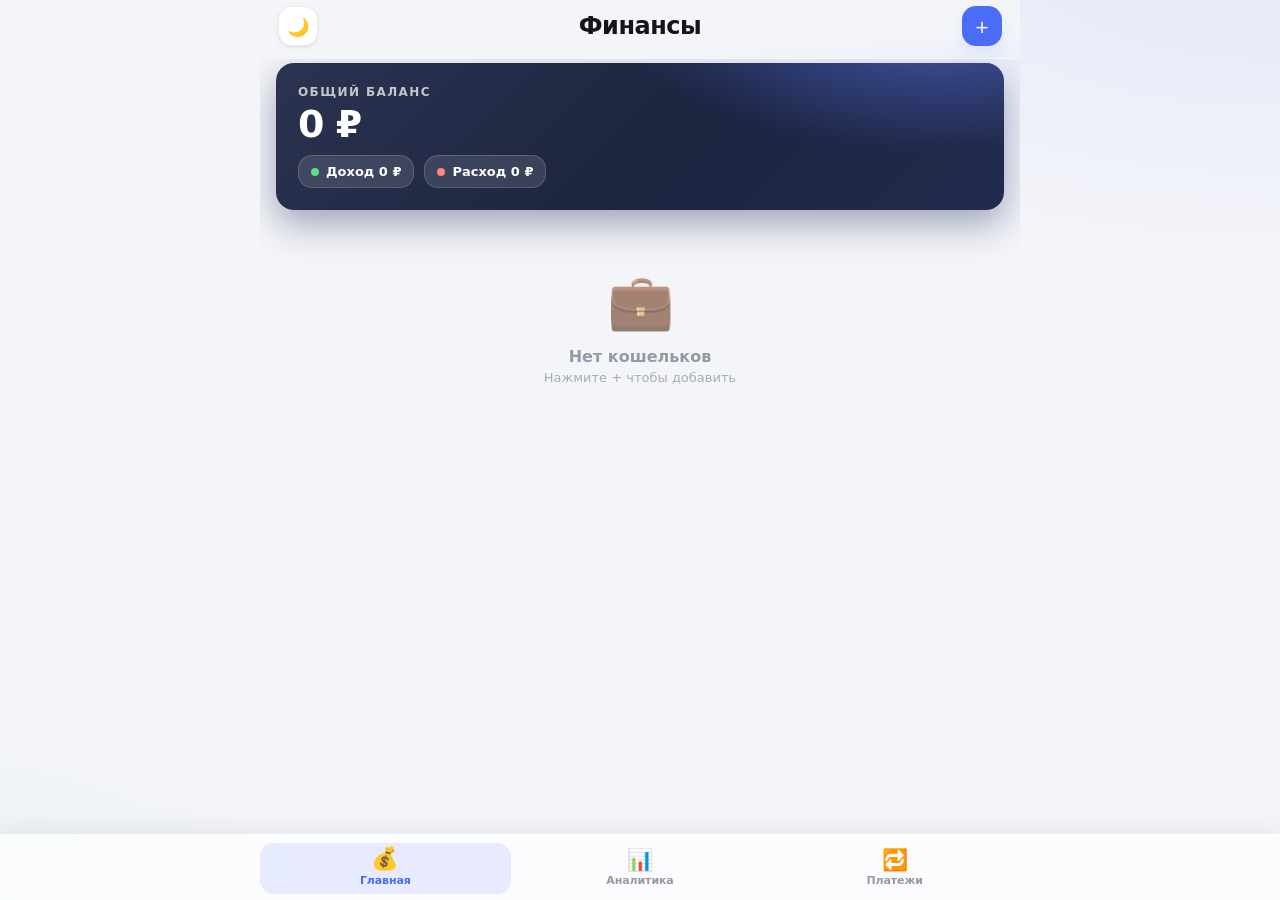
==== commit 98d704f9: "feat: add icons and manifest for web app; update page titles and modal adjustments" ====
--- a/index.html
+++ b/index.html
@@ -9,6 +9,9 @@
     <meta name="theme-color" content="#f4f5f9">
     <meta name="apple-mobile-web-app-title" content="Финансы">
     <meta name="description" content="Финансы — учёт кошельков, операций, платежей и аналитика">
+    <link rel="manifest" href="./manifest.json">
+    <link rel="apple-touch-icon" href="./icon-512.png">
+    <link rel="icon" type="image/png" href="./icon-512.png">
     <title>Финансы</title>
     <style>
         :root {
@@ -90,7 +93,7 @@
             --debt-neg-color: #f06a6a;
         }
         * { margin:0; padding:0; box-sizing:border-box; -webkit-tap-highlight-color:transparent; -webkit-user-select:none; user-select:none; -webkit-font-smoothing:antialiased; text-rendering:optimizeLegibility; }
-        html, body { height:100%; overflow:hidden; position:fixed; inset:0; width:100%; font-family:var(--font); background:var(--bg); color:var(--text); transition:background var(--t), color var(--t); }
+        html, body { height:100%; height:100dvh; overflow:hidden; position:fixed; inset:0; width:100%; font-family:var(--font); background:var(--bg); color:var(--text); transition:background var(--t), color var(--t); }
         html { background:var(--bg); }
         body { display:flex; flex-direction:column; background-image:var(--bg-grad); background-attachment:fixed; }
         input, textarea, select { -webkit-user-select:text; user-select:text; font-family:var(--font); }
@@ -301,7 +304,7 @@
             <div class="page active" id="page-home" data-page="home">
                 <div class="page-header" id="header-home">
                     <button class="header-btn ripple" id="btn-theme-home" aria-label="Сменить тему">🌙</button>
-                    <span class="page-title">Финансы</span>
+                    <span class="page-title center">Финансы</span>
                     <button class="header-btn accent ripple" id="btn-add-wallet" aria-label="Добавить кошелёк">+</button>
                 </div>
                 <div class="page-content" id="content-home"></div>
@@ -309,7 +312,7 @@
             <div class="page" id="page-analytics" data-page="analytics">
                 <div class="page-header" id="header-analytics">
                     <button class="header-btn ripple" id="btn-theme-analytics" aria-label="Сменить тему">🌙</button>
-                    <span class="page-title">Аналитика</span>
+                    <span class="page-title center">Аналитика</span>
                     <button class="header-btn ripple" id="btn-export-analytics" aria-label="Экспорт">⤓</button>
                 </div>
                 <div class="page-content" id="content-analytics"></div>
@@ -317,7 +320,7 @@
             <div class="page" id="page-payments" data-page="payments">
                 <div class="page-header" id="header-payments">
                     <button class="header-btn ripple" id="btn-theme-payments" aria-label="Сменить тему">🌙</button>
-                    <span class="page-title">Платежи</span>
+                    <span class="page-title center">Платежи</span>
                     <button class="header-btn accent ripple" id="btn-add-payment" aria-label="Добавить платёж">+</button>
                 </div>
                 <div class="page-content" id="content-payments"></div>
@@ -341,7 +344,6 @@
             </div>
         </div>
     </div>
-    <canvas id="iconCanvas" style="display:none;" width="192" height="192"></canvas>
     <script>
     (function() {
         'use strict';
@@ -368,7 +370,6 @@
             { id:'today',   label:'Сегодня' },
             { id:'week',    label:'Неделя' },
             { id:'month',   label:'Месяц' },
-            { id:'quarter', label:'Квартал' },
             { id:'year',    label:'Год' },
             { id:'custom',  label:'Свой период' },
         ];
@@ -450,7 +451,7 @@
             const bal=getWalletBalance(w.id);
             const wt=WALLET_TYPES[w.walletType]||WALLET_TYPES.cash;
             let iconClass=wt.color, iconEmoji=wt.icon;
-            if(w.walletType==='debt'){ iconClass=bal>=0?'debt':'debt negative'; iconEmoji=bal>=0?'🟢':'🔴'; }
+            if(w.walletType==='debt'){ iconClass=bal>=0?'debt':'debt negative'; iconEmoji=bal>=0?'📥':'📤'; }
             let meta='';
             if(w.walletType==='invest'&&w.monthlyIncome!=null) meta=`<div class="wallet-meta">Доход/мес: ${fmt(w.monthlyIncome)}</div>`;
             else meta=`<div class="wallet-meta">${wt.label}</div>`;
@@ -461,11 +462,12 @@
                 <button class="wallet-delete-btn" data-delwallet="${w.id}">×</button>
             </div>`;
         }
-        function OperationItem(o){
+        function OperationItem(o,showWallet){
             const isIncome=o.type==='income';
+            const meta=`${formatTime(o.date)} · ${escHtml(o.category||'—')}${showWallet?' · '+escHtml(walletName(o.walletId)):''}`;
             return `<div class="history-item" data-op-id="${o.id}">
                 <div class="history-icon ${isIncome?'income':'expense'}">${isIncome?'↑':'↓'}</div>
-                <div class="history-details"><div class="history-comment">${escHtml(o.comment||o.category||'Операция')}</div><div class="history-meta">${formatTime(o.date)} · ${escHtml(o.category||'—')}</div></div>
+                <div class="history-details"><div class="history-comment">${escHtml(o.comment||o.category||'Операция')}</div><div class="history-meta">${meta}</div></div>
                 <div class="history-amount ${isIncome?'income-amount':'expense-amount'}">${isIncome?'+':'−'}${fmt(o.amount)}</div>
             </div>`;
         }
@@ -506,11 +508,12 @@
             const bal=getWalletBalance(walletId), ops=getWalletOps(walletId);
             const wt=WALLET_TYPES[wallet.walletType]||WALLET_TYPES.cash;
             let iconEmoji=wt.icon, iconClass=wt.color;
-            if(wallet.walletType==='debt'){ iconClass=bal>=0?'debt':'debt negative'; iconEmoji=bal>=0?'🟢':'🔴'; }
+            if(wallet.walletType==='debt'){ iconClass=bal>=0?'debt':'debt negative'; iconEmoji=bal>=0?'📥':'📤'; }
             let html=`<div class="modal-handle"></div>
             <div style="display:flex;align-items:center;gap:12px;">
                 <div class="wallet-icon ${iconClass}" style="width:44px;height:44px;font-size:21px;">${iconEmoji}</div>
                 <div style="flex:1;min-width:0;"><div style="font-weight:800;font-size:20px;letter-spacing:-0.4px;">${escHtml(wallet.name)}</div><div style="font-size:14px;color:var(--text-2);">Баланс: ${fmt(bal)}</div></div>
+                <button class="header-btn ripple" id="modal-adjust-bal" aria-label="Корректировка баланса" title="Корректировка баланса">⚖️</button>
                 <button class="header-btn accent ripple" id="modal-add-op">+</button>
             </div>`;
             if(ops.length===0){ html+=`<div class="empty-state"><div class="empty-icon">📋</div><p>Нет операций</p></div>`; }
@@ -524,7 +527,30 @@
             }
             openModal(html);
             $('#modal-add-op')?.addEventListener('click',()=>openAddOperationModal(walletId,()=>openWalletModal(walletId)));
+            $('#modal-adjust-bal')?.addEventListener('click',()=>openAdjustBalanceModal(walletId,()=>openWalletModal(walletId)));
             $$('#modal-sheet .history-item').forEach(item=>item.addEventListener('click',()=>openEditOperationModal(item.dataset.opId,()=>openWalletModal(walletId))));
+        }
+        function openAdjustBalanceModal(walletId,onSaved){
+            const wallet=state.wallets.find(w=>w.id===walletId); if(!wallet)return;
+            const bal=getWalletBalance(walletId);
+            let html=`<div class="modal-handle"></div><div class="modal-title">Корректировка баланса</div>
+            <div class="field-label" style="color:var(--text-3);">${escHtml(wallet.name)} · текущий баланс ${fmt(bal)}</div>
+            <div class="field-label">Новый баланс</div>
+            <input class="modal-input" id="adj-target" placeholder="${bal}" type="number" step="any" inputmode="decimal" value="${bal}">
+            <div class="field-label" style="color:var(--text-3);line-height:1.4;">Создаст корректирующую операцию, чтобы баланс стал равен указанной сумме. Не учитывается в аналитике.</div>
+            <button class="modal-btn primary" id="btn-save-adj">Сохранить</button>
+            <button class="modal-btn secondary" id="btn-cancel-adj">Отмена</button>`;
+            openModal(html);
+            $('#btn-save-adj').addEventListener('click',()=>{
+                const target=parseFloat($('#adj-target').value);
+                if(isNaN(target)){ $('#adj-target').focus(); return; }
+                const diff=target-bal;
+                if(diff===0){ closeModal(); onSaved&&onSaved(); return; }
+                const type=diff>0?'income':'expense';
+                state.operations.push({id:uid(),walletId,type,amount:Math.abs(diff),category:'Корректировка',comment:'Корректировка баланса',date:new Date().toISOString(),exclAnalytics:true});
+                persistAll(); closeModal(); onSaved&&onSaved(); sfxAdd();
+            });
+            $('#btn-cancel-adj').addEventListener('click',closeModal);
         }
         function groupOpsByDate(ops){
             const groups={}; ops.forEach(o=>{ const l=formatDate(o.date); (groups[l]=groups[l]||[]).push(o); });
@@ -551,8 +577,8 @@
                 if(!name){ $('#wallet-name-input').focus(); return; }
                 const wallet={id:uid(),walletType:wtype,name,initialSum:sum,createdAt:new Date().toISOString()};
                 if(wtype==='invest') wallet.monthlyIncome=parseFloat($('#wallet-income-input').value)||0;
-                if(sum!==0&&wtype!=='debt') state.operations.push({id:uid(),walletId:wallet.id,type:'income',amount:Math.abs(sum),category:'Начальный баланс',comment:'Начальный баланс',date:new Date().toISOString()});
-                if(wtype==='debt'&&sum!==0){ const t=sum>0?'income':'expense'; state.operations.push({id:uid(),walletId:wallet.id,type:t,amount:Math.abs(sum),category:t==='income'?'Долг мне':'Мой долг',comment:'Начальный долг',date:new Date().toISOString()}); }
+                if(sum!==0&&wtype!=='debt') state.operations.push({id:uid(),walletId:wallet.id,type:'income',amount:Math.abs(sum),category:'Начальный баланс',comment:'Начальный баланс',date:new Date().toISOString(),exclAnalytics:true});
+                if(wtype==='debt'&&sum!==0){ const t=sum>0?'income':'expense'; state.operations.push({id:uid(),walletId:wallet.id,type:t,amount:Math.abs(sum),category:t==='income'?'Долг мне':'Мой долг',comment:'Начальный долг',date:new Date().toISOString(),exclAnalytics:true}); }
                 state.wallets.push(wallet); persistAll(); closeModal(); renderHomePage(); sfxAdd();
             });
             $('#btn-cancel-modal').addEventListener('click',closeModal);
@@ -634,7 +660,6 @@
             if(period==='today'){ start=new Date(now.getFullYear(),now.getMonth(),now.getDate()); }
             else if(period==='week'){ const day=now.getDay(); const diff=now.getDate()-day+(day===0?-6:1); start=new Date(now.getFullYear(),now.getMonth(),diff); }
             else if(period==='month'){ start=new Date(now.getFullYear(),now.getMonth(),1); }
-            else if(period==='quarter'){ const q=Math.floor(now.getMonth()/3); start=new Date(now.getFullYear(),q*3,1); }
             else if(period==='year'){ start=new Date(now.getFullYear(),0,1); }
             else if(period==='custom'){ start=state.analytics.customStart?new Date(state.analytics.customStart):new Date(now.getFullYear(),now.getMonth(),1); end=state.analytics.customEnd?new Date(state.analytics.customEnd):new Date(); }
             else start=new Date(now.getFullYear(),now.getMonth(),1);
@@ -645,6 +670,7 @@
         function filterOps(typeMatch,start,end){
             const a=state.analytics;
             return state.operations.filter(o=>{
+                if(o.exclAnalytics) return false;
                 if(typeMatch && o.type!==a.type) return false;
                 const t=new Date(o.date).getTime();
                 if(t<start.getTime()||t>end.getTime()) return false;
@@ -789,6 +815,17 @@
             // export
             html+=`<div class="export-row animate-in"><button class="modal-btn secondary" id="exp-csv">Экспорт CSV</button><button class="modal-btn secondary" id="exp-json">Экспорт JSON</button></div>`;
 
+            // recent operations history
+            const histOps=state.operations.filter(o=>!o.exclAnalytics).sort((x,y)=>new Date(y.date)-new Date(x.date));
+            const recent=histOps.slice(0,5);
+            html+=`<div class="card animate-in"><div class="section-label" style="padding-left:0;">История операций</div>`;
+            if(recent.length===0){ html+=`<div class="empty-state" style="padding:24px;"><div class="empty-icon">🧾</div><p>Нет операций</p></div>`; }
+            else{
+                recent.forEach(o=>{ html+=OperationItem(o,true); });
+                if(histOps.length>5) html+=`<button class="modal-btn secondary" id="show-all-ops" style="margin-top:8px;">Показать все · ${histOps.length}</button>`;
+            }
+            html+=`</div>`;
+
             html+='</div>';
             $('#analytics-body').innerHTML=html;
 
@@ -800,6 +837,22 @@
             $$('.top-cat-row').forEach(row=>row.addEventListener('click',()=>openCategoryDetail(row.dataset.cat,start,end)));
             $('#exp-csv').addEventListener('click',()=>exportData('csv',ops));
             $('#exp-json').addEventListener('click',()=>exportData('json',ops));
+            $$('#analytics-body > .stack > .card:last-child .history-item').forEach(item=>item.addEventListener('click',()=>openEditOperationModal(item.dataset.opId,()=>renderAnalyticsData())));
+            $('#show-all-ops')?.addEventListener('click',openFullHistory);
+        }
+        function openFullHistory(){
+            const ops=state.operations.filter(o=>!o.exclAnalytics).sort((x,y)=>new Date(y.date)-new Date(x.date));
+            let html=`<div class="modal-handle"></div><div class="modal-title">История операций</div>
+            <div class="field-label" style="color:var(--text-3);">${ops.length} операций · нажмите для редактирования</div>`;
+            if(ops.length===0){ html+=`<div class="empty-state"><div class="empty-icon">🧾</div><p>Нет операций</p></div>`; }
+            else{
+                const grouped=groupOpsByDate(ops);
+                for(const [label,items] of Object.entries(grouped)){ html+=`<div><div class="history-group-title">${label}</div>`; items.forEach(o=>{ html+=OperationItem(o,true); }); html+=`</div>`; }
+            }
+            html+=`<button class="modal-btn secondary" id="fh-close">Закрыть</button>`;
+            openModal(html);
+            $$('#modal-sheet .history-item').forEach(item=>item.addEventListener('click',()=>openEditOperationModal(item.dataset.opId,()=>{ renderAnalyticsData(); openFullHistory(); })));
+            $('#fh-close').addEventListener('click',closeModal);
         }
 
         function setupCanvas(canvas,cssW,cssH){
@@ -1029,24 +1082,15 @@
         /* ============================================================
            PWA
         ============================================================ */
-        function generateIcon(){
-            const canvas=document.getElementById('iconCanvas'); const ctx=canvas.getContext('2d'); const size=192;
-            canvas.width=size; canvas.height=size;
-            ctx.beginPath(); ctx.moveTo(40,0); ctx.lineTo(size-40,0); ctx.quadraticCurveTo(size,0,size,40); ctx.lineTo(size,size-40); ctx.quadraticCurveTo(size,size,size-40,size); ctx.lineTo(40,size); ctx.quadraticCurveTo(0,size,0,size-40); ctx.lineTo(0,40); ctx.quadraticCurveTo(0,0,40,0); ctx.closePath(); ctx.clip();
-            const g=ctx.createLinearGradient(0,0,size,size); g.addColorStop(0,'#5e7dff'); g.addColorStop(0.5,'#4a6cf7'); g.addColorStop(1,'#3b5de7'); ctx.fillStyle=g; ctx.fillRect(0,0,size,size);
-            ctx.fillStyle='#ffffff'; ctx.font='bold 104px -apple-system,"Helvetica Neue",sans-serif'; ctx.textAlign='center'; ctx.textBaseline='middle'; ctx.fillText('₽',size/2,size/2+4);
-            return canvas.toDataURL('image/png');
-        }
-        try{
-            const iconDataUrl=generateIcon();
-            const manifest={ name:'Финансы', short_name:'Финансы', start_url:location.href, display:'standalone', orientation:'portrait', background_color:'#0a0b10', theme_color:'#4a6cf7', icons:[{src:iconDataUrl,sizes:'192x192',type:'image/png',purpose:'any maskable'}] };
-            const link=document.createElement('link'); link.rel='manifest'; link.href=URL.createObjectURL(new Blob([JSON.stringify(manifest)],{type:'application/json'})); document.head.appendChild(link);
-        }catch{}
+        // Register the real service worker for full offline support.
+        // It precaches the app shell (index.html + manifest + icon), so the app
+        // launches and runs with no network connection once it has been opened once.
         if('serviceWorker' in navigator){
-            const swBlob=new Blob([`const CACHE_NAME='finance-v5';self.addEventListener('install',e=>{e.waitUntil(caches.open(CACHE_NAME).then(c=>c.addAll([self.location.href]).catch(()=>{})));self.skipWaiting();});self.addEventListener('activate',e=>{e.waitUntil(self.clients.claim());});self.addEventListener('fetch',e=>{e.respondWith(caches.match(e.request).then(r=>r||fetch(e.request).then(resp=>{if(resp&&resp.status===200){caches.open(CACHE_NAME).then(c=>c.put(e.request,resp.clone()));}return resp;}).catch(()=>caches.match(e.request))));});`],{type:'application/javascript'});
-            navigator.serviceWorker.register(URL.createObjectURL(swBlob)).catch(()=>{});
-        }
-        console.log('[v0] Финансы — обновлённый дизайн и аналитика готовы');
+            window.addEventListener('load',()=>{
+                navigator.serviceWorker.register('./sw.js',{scope:'./'}).catch(()=>{});
+            });
+        }
+        console.log('[v0] Финансы — обновлённый дизайн, аналитика и офлайн-режим готовы');
     })();
     </script>
 </body>
